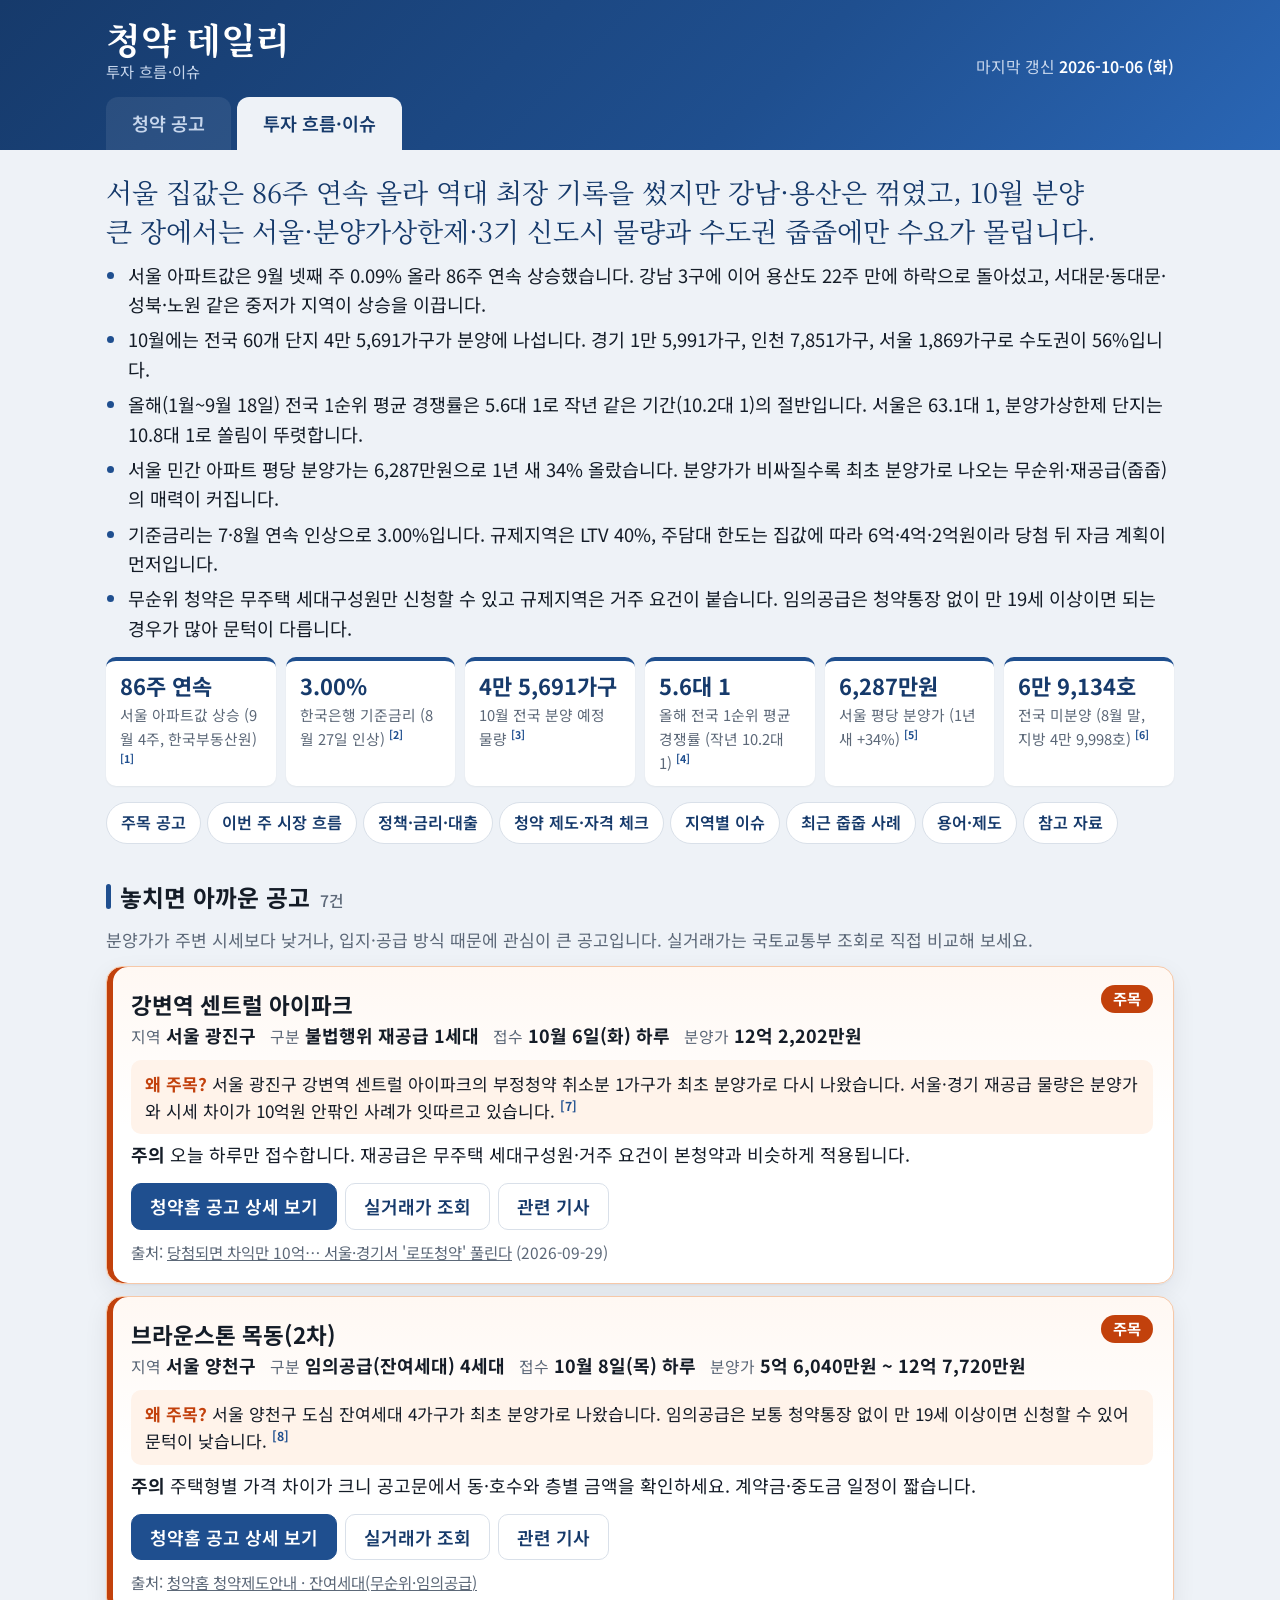
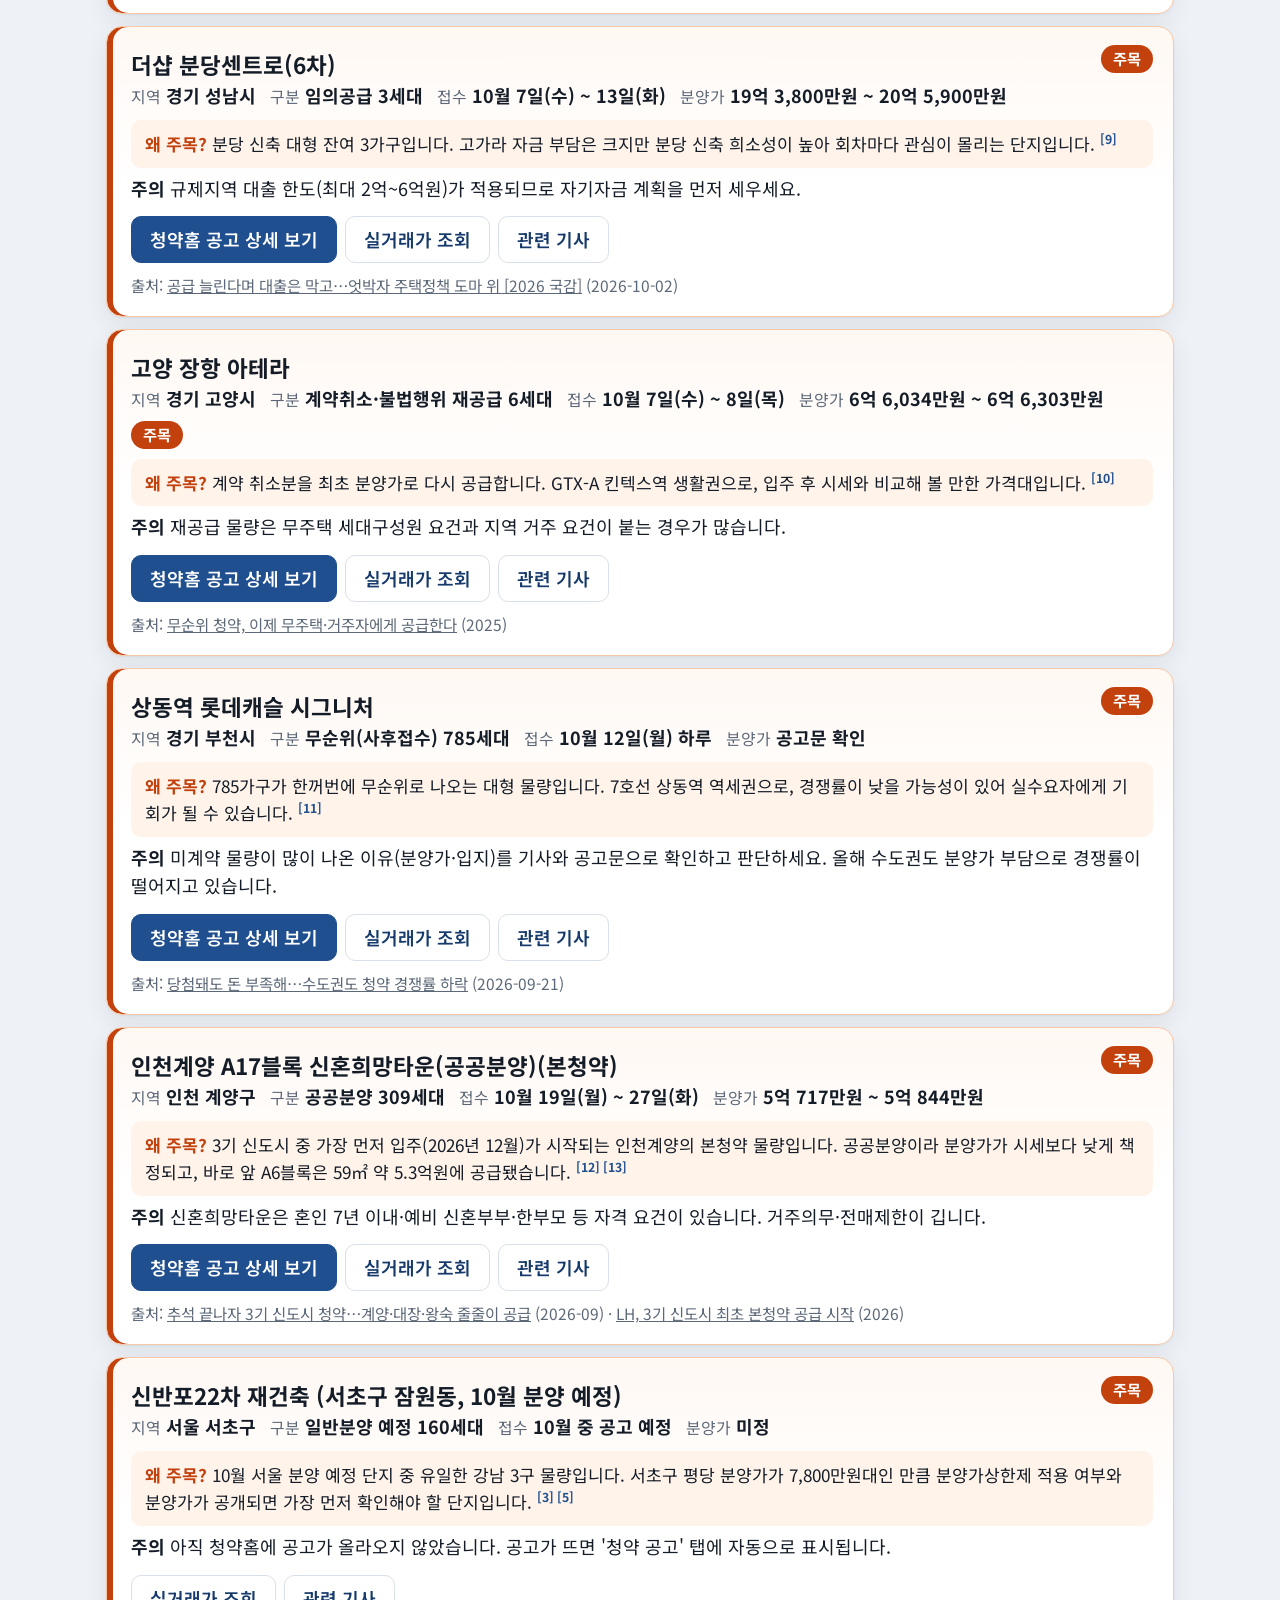
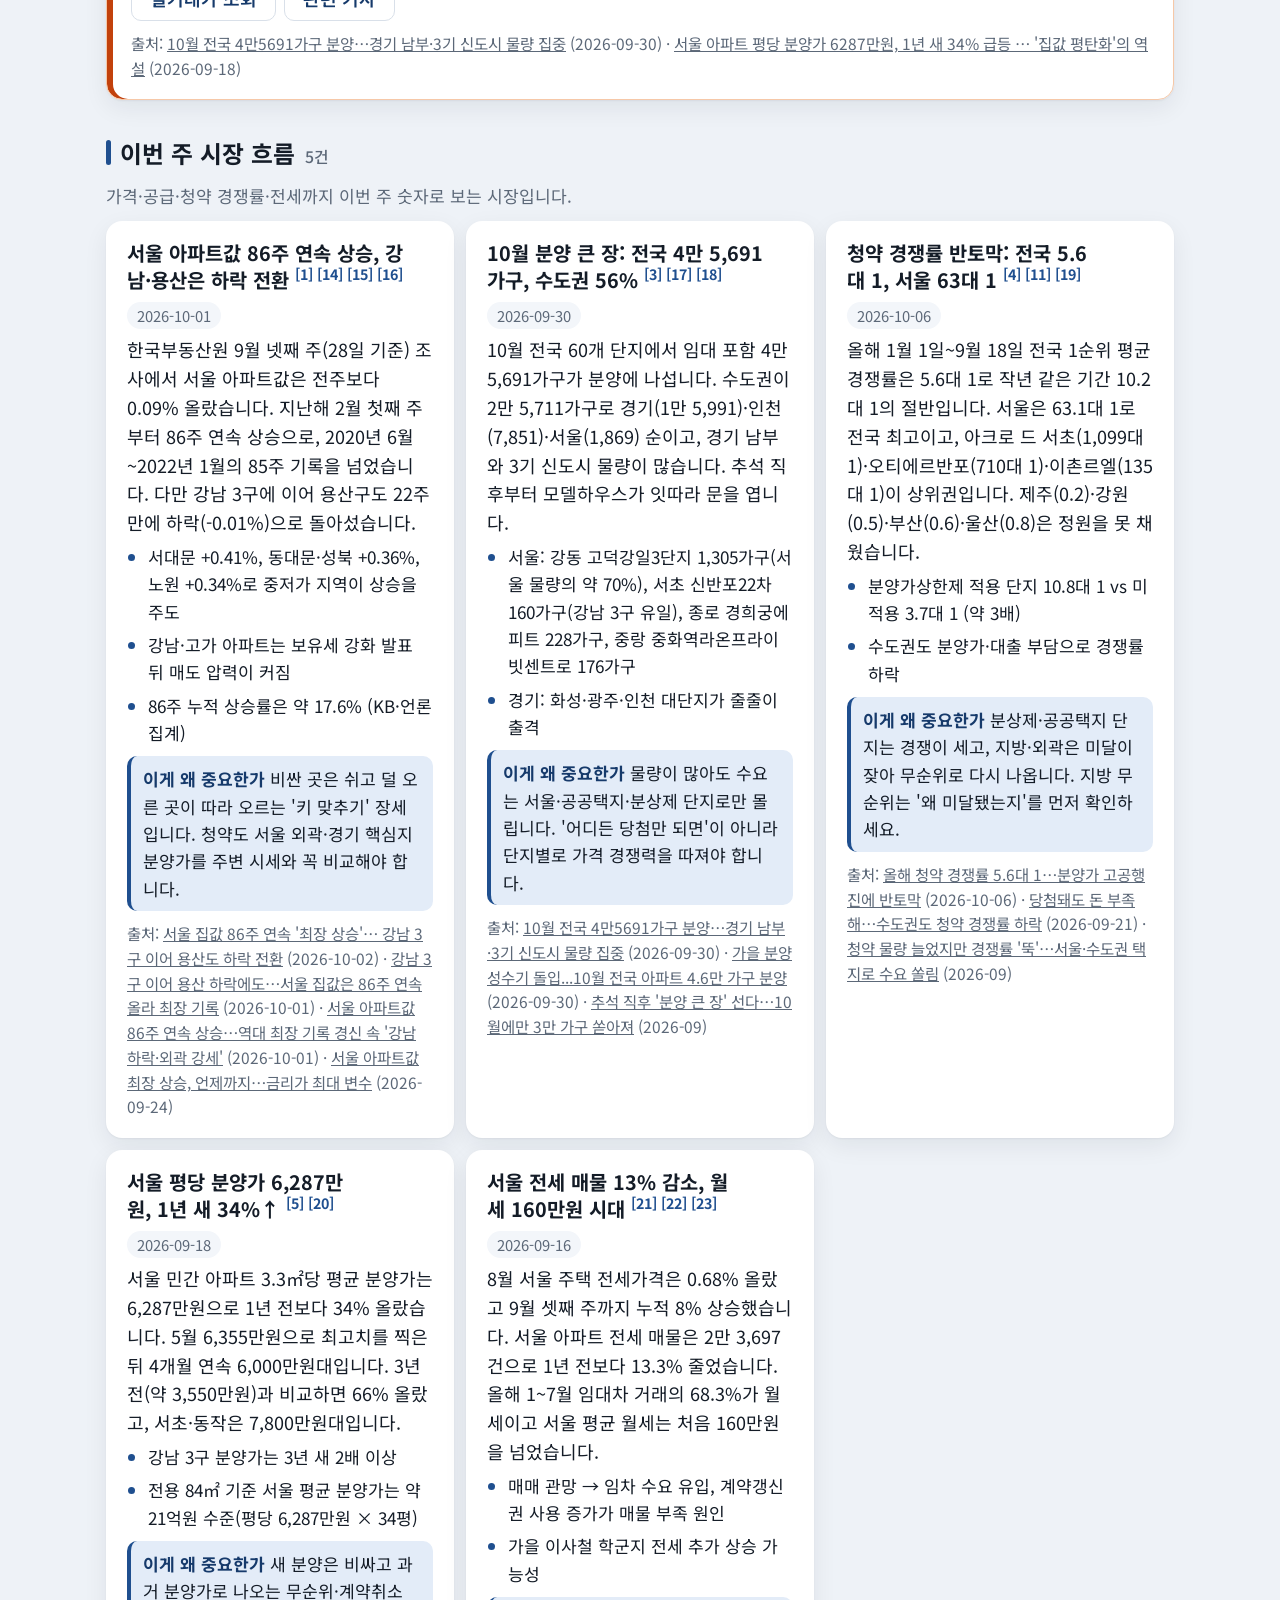
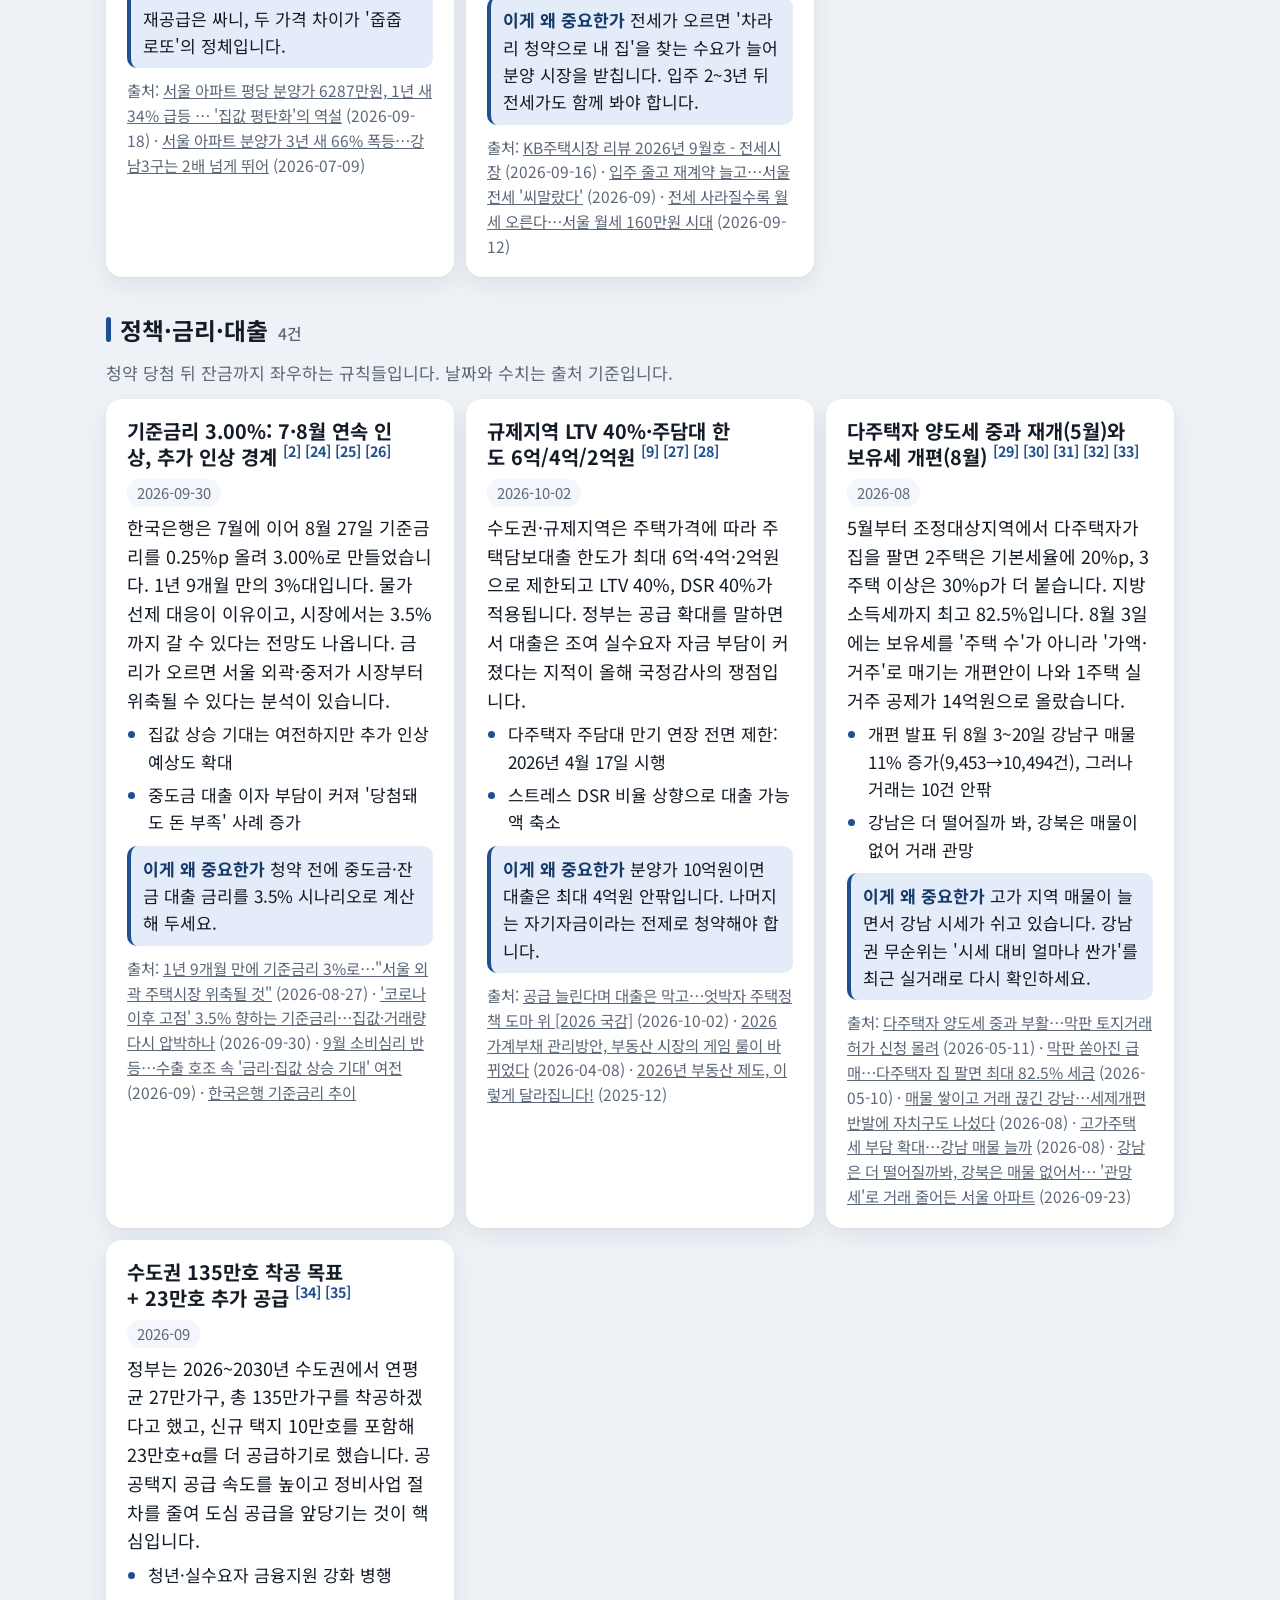
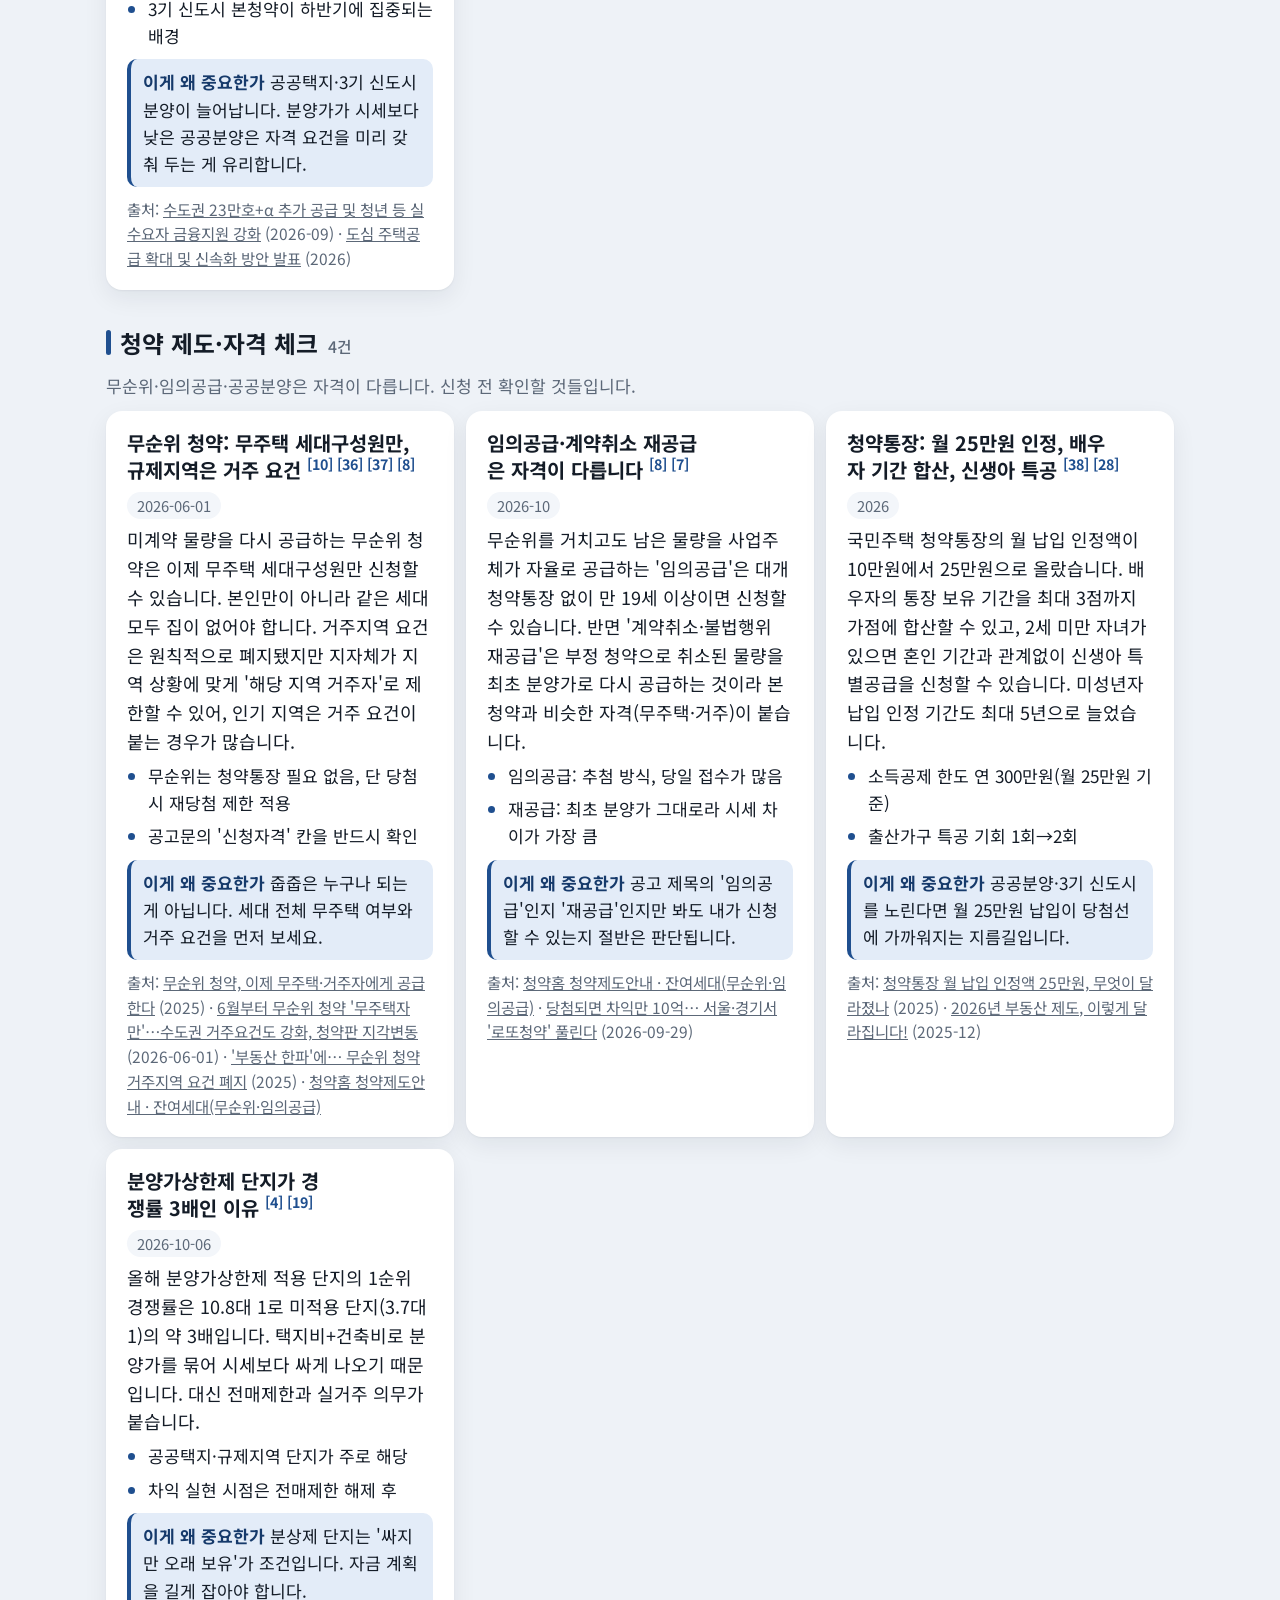
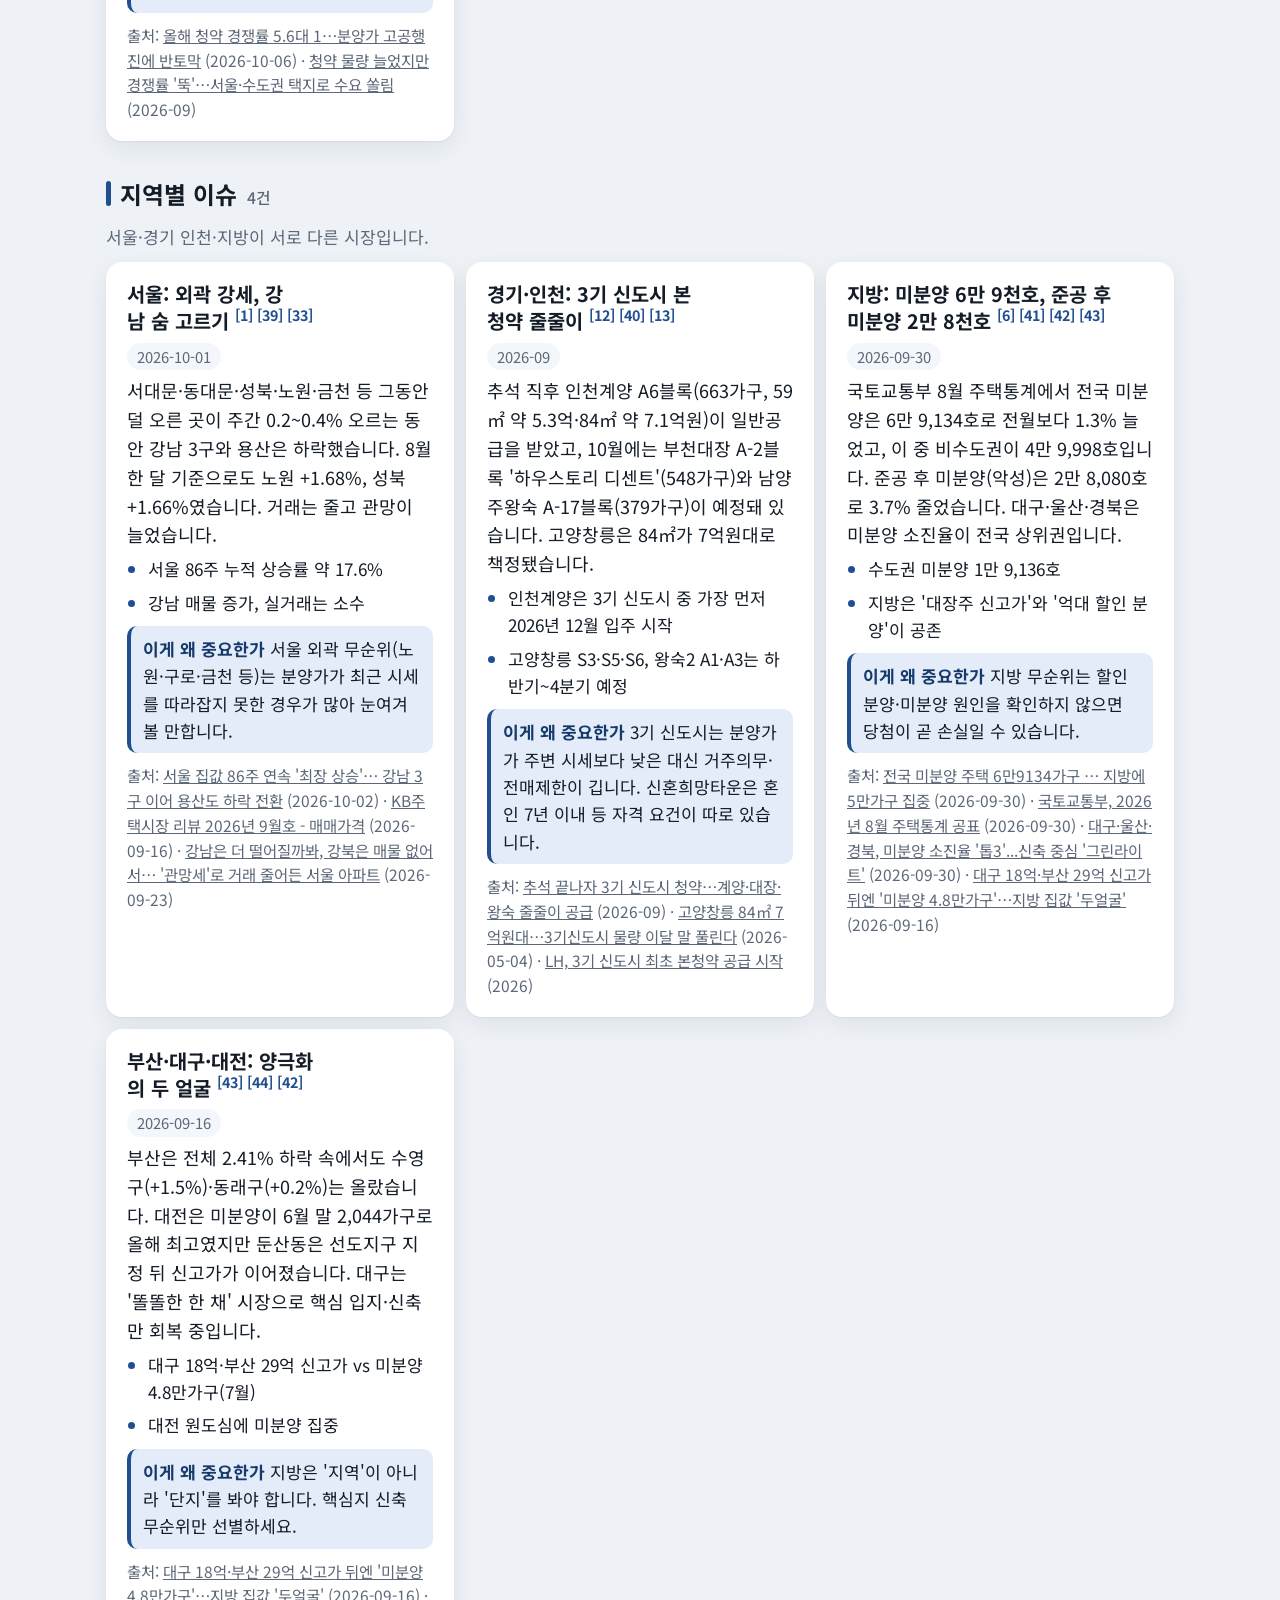
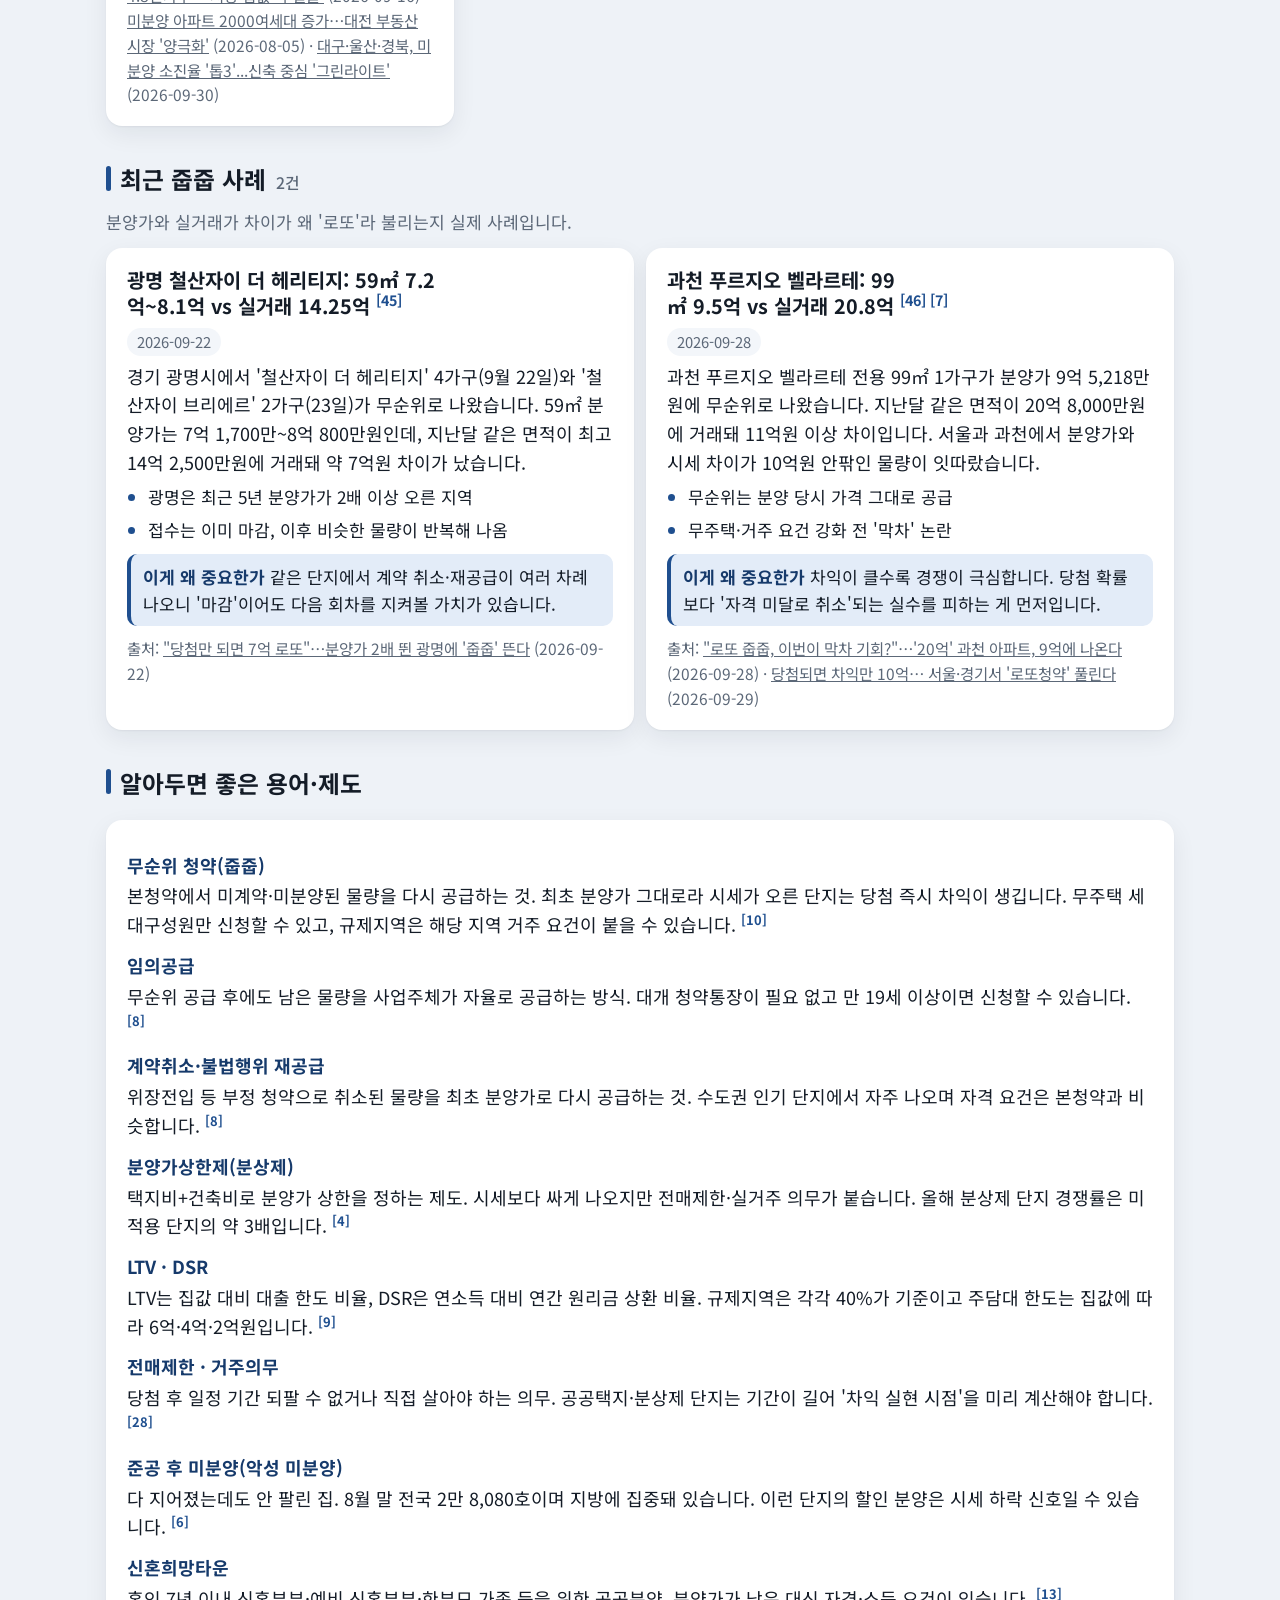
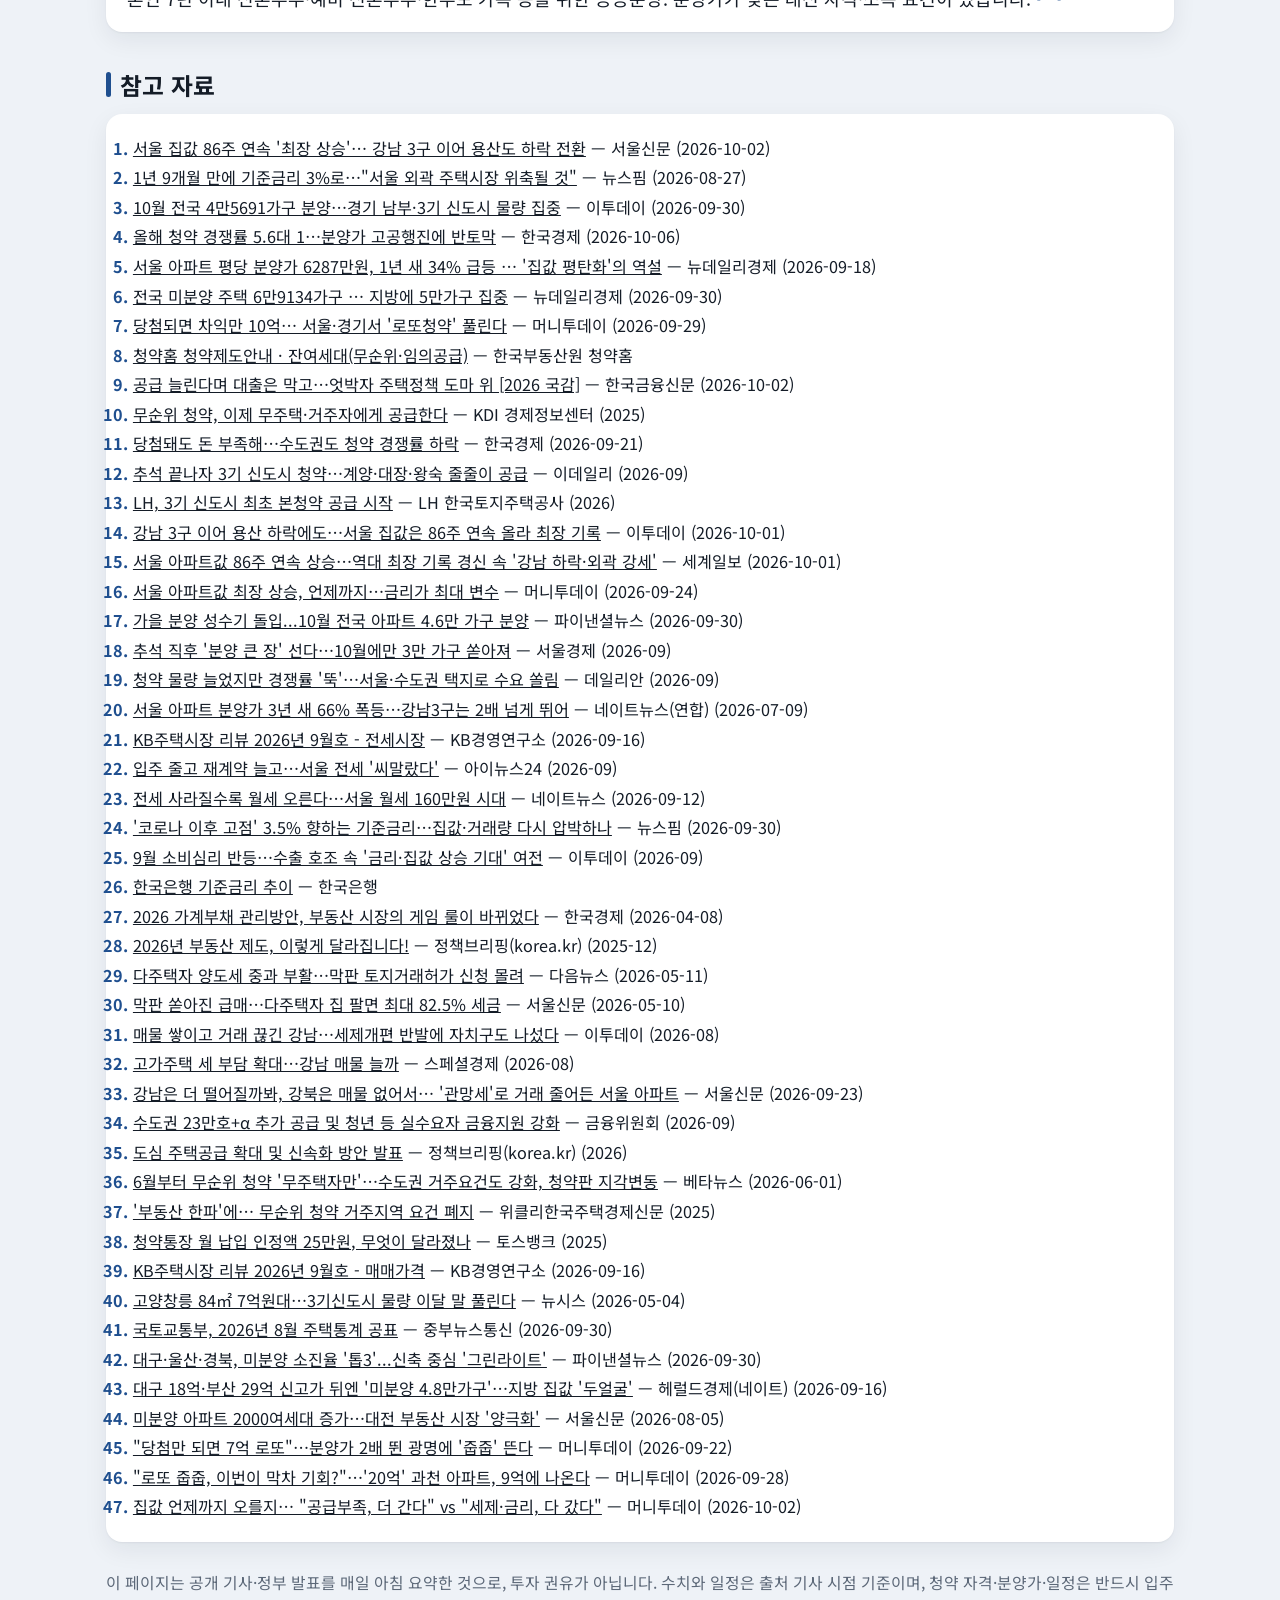
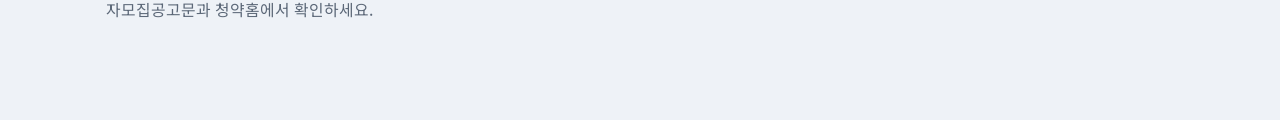
==== trends.html @ 7ec86964 "UI 새 단장: 남색 머리글·카드 디자인, 지역 체크박스·KPI 겹침 수정, 모바일 도구막대 줄바꿈, 파비콘 Co-Authored-By: Claude Fable 5.1 <norep" ====
<!doctype html>
<html lang="ko">
<head>
<meta charset="utf-8">
<meta name="viewport" content="width=device-width, initial-scale=1, viewport-fit=cover">
<meta name="theme-color" content="#1f4f8f">
<link rel="icon" href="data:image/svg+xml,%3Csvg xmlns=%27http://www.w3.org/2000/svg%27 viewBox=%270 0 64 64%27%3E%3Crect width=%2764%27 height=%2764%27 rx=%2714%27 fill=%27%231f4f8f%27/%3E%3Cpath d=%27M14 34 L32 18 L50 34 V50 H38 V40 H26 V50 H14 Z%27 fill=%27%23fff%27/%3E%3C/svg%3E">
<title>청약 데일리 · 투자 흐름</title>
<meta name="description" content="부동산 투자 흐름, 정책·금리 이슈, 놓치면 아까운 청약 공고를 출처와 함께 정리">
<link rel="preconnect" href="https://fonts.googleapis.com">
<link rel="stylesheet" href="https://fonts.googleapis.com/css2?family=Noto+Sans+KR:wght@400;600;700&family=Noto+Serif+KR:wght@700&display=swap">
<link rel="stylesheet" href="assets/style.css">
</head>
<body>
<header class="masthead">
  <div class="wrap">
    <div class="brand">
      <h1>청약 데일리<small>투자 흐름·이슈</small></h1>
      <div class="updated" id="updated">불러오는 중…</div>
    </div>
    <nav class="tabs">
      <a href="index.html">청약 공고</a>
      <a class="on" href="trends.html" aria-current="page">투자 흐름·이슈</a>
    </nav>
  </div>
</header>

<main class="wrap">
  <p class="headline" id="headline"></p>
  <ul class="summary" id="summary"></ul>
  <div class="kpi" id="kpi"></div>
  <nav class="toc" id="toc" aria-label="목차"></nav>

  <h2 id="sec-picks">놓치면 아까운 공고 <span class="count" id="picks-count"></span></h2>
  <p class="lead">분양가가 주변 시세보다 낮거나, 입지·공급 방식 때문에 관심이 큰 공고입니다. 실거래가는 국토교통부 조회로 직접 비교해 보세요.</p>
  <div id="picks" class="cards"></div>

  <div id="sections"></div>

  <h2 id="sec-glossary">알아두면 좋은 용어·제도</h2>
  <dl class="glossary card" id="glossary"></dl>

  <h2 id="sec-refs">참고 자료</h2>
  <ol class="refs card" id="refs"></ol>

  <p class="note">이 페이지는 공개 기사·정부 발표를 매일 아침 요약한 것으로, 투자 권유가 아닙니다. 수치와 일정은 출처 기사 시점 기준이며, 청약 자격·분양가·일정은 반드시 입주자모집공고문과 청약홈에서 확인하세요.</p>
</main>
<button class="totop" id="totop" type="button" aria-label="맨 위로">↑ 맨 위로</button>

<script src="assets/common.js"></script>
<script>
/* 참고 자료 번호표: 같은 URL은 같은 번호 */
const REFS = []; const REF_IDX = new Map();
function refNo(src) {
  if (!src || !src.url) return null;
  if (!REF_IDX.has(src.url)) { REFS.push(src); REF_IDX.set(src.url, REFS.length); }
  return REF_IDX.get(src.url);
}
function refMarks(list) {
  const nos = (list || []).map(refNo).filter(Boolean);
  return nos.length ? `<sup class="ref">${nos.map(n => `<a href="#ref-${n}" title="참고 자료 ${n}">[${n}]</a>`).join(" ")}</sup>` : "";
}
function srcLine(list) {
  const l = (list || []).filter(s => s && s.url);
  if (!l.length) return "";
  return `<div class="src">출처: ${l.map(s => `<a href="${esc(s.url)}" target="_blank" rel="noopener">${esc(s.title || s.url)}</a>${s.date ? ` (${esc(s.date)})` : ""}`).join(" · ")}</div>`;
}
function sourcesOf(i) { return i.sources && i.sources.length ? i.sources : (i.source ? [i.source] : []); }

function pickCard(p) {
  const rows = [
    p.region ? `<span><span class="k">지역</span> <b>${esc(p.region)}</b></span>` : "",
    p.kind ? `<span><span class="k">구분</span> <b>${esc(p.kind)}</b></span>` : "",
    p.when ? `<span><span class="k">접수</span> <b>${esc(p.when)}</b></span>` : "",
    p.price ? `<span><span class="k">분양가</span> <b>${esc(p.price)}</b></span>` : "",
    p.market ? `<span><span class="k">주변 시세</span> <b>${esc(p.market)}</b></span>` : "",
  ].filter(Boolean).join("");
  const srcs = sourcesOf(p).concat(p.source_url && !sourcesOf(p).some(s => s.url === p.source_url) ? [{ title: "관련 기사", url: p.source_url }] : []);
  return `<article class="card hot">
    <div class="card-top"><div style="min-width:0"><h3>${esc(p.name)}</h3><div class="pick-row">${rows}</div></div><span class="pill hot">주목</span></div>
    <div class="why"><b>왜 주목?</b> ${esc(p.why)} ${refMarks(srcs)}</div>
    ${p.caution ? `<p><b>주의</b> ${esc(p.caution)}</p>` : ""}
    <div class="actions">
      ${p.link ? `<a class="btn primary" href="${esc(p.link)}" target="_blank" rel="noopener">${esc(p.link_label || "청약홈 공고 보기")}</a>` : ""}
      <a class="btn" href="https://rt.molit.go.kr" target="_blank" rel="noopener">실거래가 조회</a>
      ${srcs[0] ? `<a class="btn" href="${esc(srcs[0].url)}" target="_blank" rel="noopener">관련 기사</a>` : ""}
    </div>
    ${srcLine(srcs)}
  </article>`;
}
function itemCard(i) {
  const srcs = sourcesOf(i);
  const facts = (i.facts || []).length ? `<ul class="summary" style="font-size:.95rem;margin-top:6px">${i.facts.map(f => `<li>${esc(f)}</li>`).join("")}</ul>` : "";
  return `<article class="card">
    <div class="card-top"><h3 style="font-size:1.1rem;margin:0">${esc(i.title)} ${refMarks(srcs)}</h3>${i.date ? `<span class="date">${esc(i.date)}</span>` : ""}</div>
    <p>${esc(i.body)}</p>
    ${facts}
    ${i.takeaway ? `<div class="takeaway"><b>이게 왜 중요한가</b> ${esc(i.takeaway)}</div>` : ""}
    ${srcLine(srcs)}
  </article>`;
}
(async () => {
  try {
    const t = await loadJSON("data/trends.json");
    document.getElementById("updated").innerHTML = `마지막 갱신 <b>${esc(t.updated_at)}</b>`;
    document.getElementById("headline").textContent = t.headline || "";
    document.getElementById("summary").innerHTML = (t.summary || []).map(s => `<li>${esc(s)}</li>`).join("");
    document.getElementById("kpi").innerHTML = (t.kpis || []).map(k => `<div><div class="v">${esc(k.value)}</div><div class="k">${esc(k.label)}${k.source ? " " : ""}${refMarks(k.source ? [k.source] : [])}</div></div>`).join("");
    const picks = t.picks || [];
    document.getElementById("picks-count").textContent = picks.length + "건";
    document.getElementById("picks").innerHTML = picks.length ? picks.map(pickCard).join("") : `<div class="empty">오늘은 특별히 꼽을 공고가 없습니다.</div>`;
    const secs = t.sections || [];
    document.getElementById("sections").innerHTML = secs.map((s, n) => `<h2 id="sec-${n}">${esc(s.title)} <span class="count">${(s.items || []).length}건</span></h2>${s.lead ? `<p class="lead">${esc(s.lead)}</p>` : ""}<div class="grid-2">${(s.items || []).map(itemCard).join("")}</div>`).join("");
    document.getElementById("glossary").innerHTML = (t.glossary || []).map(g => `<dt>${esc(g.term)}</dt><dd>${esc(g.desc)}${g.source ? " " + refMarks([g.source]) : ""}</dd>`).join("");
    (t.sources || []).forEach(refNo);
    document.getElementById("refs").innerHTML = REFS.map((s, i) => `<li id="ref-${i + 1}"><a href="${esc(s.url)}" target="_blank" rel="noopener">${esc(s.title || s.url)}</a>${s.publisher ? ` — ${esc(s.publisher)}` : ""}${s.date ? ` (${esc(s.date)})` : ""}</li>`).join("");
    document.getElementById("toc").innerHTML = [`<a href="#sec-picks">주목 공고</a>`].concat(secs.map((s, n) => `<a href="#sec-${n}">${esc(s.title)}</a>`), [`<a href="#sec-glossary">용어·제도</a>`, `<a href="#sec-refs">참고 자료</a>`]).join("");
    const tt = document.getElementById("totop");
    window.addEventListener("scroll", () => tt.classList.toggle("show", window.scrollY > 600), { passive: true });
    tt.addEventListener("click", () => window.scrollTo({ top: 0 }));
  } catch (e) {
    document.getElementById("updated").textContent = "데이터를 불러오지 못했습니다";
    document.getElementById("sections").innerHTML = `<div class="empty">트렌드 데이터(data/trends.json)를 읽지 못했습니다. 잠시 후 다시 열어 주세요.</div>`;
  }
})();
</script>
</body>
</html>
---- assets/style.css ----
/* 청약 데일리 — 큰 글자·높은 대비·단순한 구조. 남색 띠 머리글 + 흰 카드, 주목 공고는 주황 */
:root {
  --bg: #eef2f7; --surface: #ffffff; --surface-2: #f3f6fa; --surface-3: #e6ecf4;
  --ink: #141c27; --muted: #5c6878; --line: #d9e0e9;
  --accent: #1f4f8f; --accent-deep: #163a6b; --accent-ink: #ffffff; --accent-soft: #e3ecf8;
  --band: linear-gradient(135deg, #163a6b 0%, #1f4f8f 60%, #2a66b5 100%); --band-ink: #ffffff; --band-muted: #c7d6ec;
  --hot: #c2410c; --hot-bg: #fff3ea; --hot-line: #f6c8a8; --hot-soft: #fff8f3;
  --good: #15803d; --good-bg: #e4f5ea;
  --warn: #8a5a00; --warn-bg: #fff6d9;
  --font-body: "Noto Sans KR", "Apple SD Gothic Neo", "Malgun Gothic", sans-serif;
  --font-display: "Noto Serif KR", "Nanum Myeongjo", serif;
  --radius: 16px; --radius-s: 10px;
  --shadow: 0 1px 2px rgba(20,28,39,.05), 0 8px 24px rgba(20,28,39,.07);
  --shadow-sm: 0 1px 2px rgba(20,28,39,.06);
}
@media (prefers-color-scheme: dark) {
  :root:not([data-theme="light"]) {
    --bg: #0e1420; --surface: #161e2b; --surface-2: #1c2634; --surface-3: #243040;
    --ink: #e8edf4; --muted: #9eabbb; --line: #2b3646;
    --accent: #7fb3f0; --accent-deep: #5f98dc; --accent-ink: #0e1420; --accent-soft: #1d2f47;
    --band: linear-gradient(135deg, #0f1b2e 0%, #15294a 60%, #1b3a66 100%); --band-ink: #f2f6fb; --band-muted: #9db4d6;
    --hot: #ff9c6b; --hot-bg: #3a2416; --hot-line: #6b3d22; --hot-soft: #241a14;
    --good: #6fd59a; --good-bg: #16301f;
    --warn: #f1c75b; --warn-bg: #3a3012;
    --shadow: 0 1px 2px rgba(0,0,0,.4), 0 8px 24px rgba(0,0,0,.35);
    --shadow-sm: 0 1px 2px rgba(0,0,0,.4);
    color-scheme: dark;
  }
}
:root[data-theme="dark"] {
  --bg: #0e1420; --surface: #161e2b; --surface-2: #1c2634; --surface-3: #243040;
  --ink: #e8edf4; --muted: #9eabbb; --line: #2b3646;
  --accent: #7fb3f0; --accent-deep: #5f98dc; --accent-ink: #0e1420; --accent-soft: #1d2f47;
  --band: linear-gradient(135deg, #0f1b2e 0%, #15294a 60%, #1b3a66 100%); --band-ink: #f2f6fb; --band-muted: #9db4d6;
  --hot: #ff9c6b; --hot-bg: #3a2416; --hot-line: #6b3d22; --hot-soft: #241a14;
  --good: #6fd59a; --good-bg: #16301f;
  --warn: #f1c75b; --warn-bg: #3a3012;
  --shadow: 0 1px 2px rgba(0,0,0,.4), 0 8px 24px rgba(0,0,0,.35);
  --shadow-sm: 0 1px 2px rgba(0,0,0,.4);
  color-scheme: dark;
}
* { box-sizing: border-box; }
[hidden] { display: none !important; }
html { font-size: 112.5%; scroll-behavior: smooth; }
@media (prefers-reduced-motion: reduce) { html { scroll-behavior: auto; } * { transition: none !important; } }
body { margin: 0; background: var(--bg); color: var(--ink); font-family: var(--font-body); line-height: 1.6; -webkit-text-size-adjust: 100%; overflow-x: hidden; }
a { color: var(--accent); }
button { font: inherit; color: inherit; }
.wrap { max-width: 1100px; margin: 0 auto; padding-inline: 16px; padding-block: 0 80px; }
.sr { position: absolute; width: 1px; height: 1px; overflow: hidden; clip: rect(0 0 0 0); }

/* ── 머리글(남색 띠) ── */
.masthead { background: var(--band); color: var(--band-ink); }
.masthead .wrap { padding-block: 18px 0; }
.brand { display: flex; align-items: flex-end; justify-content: space-between; gap: 8px 16px; flex-wrap: wrap; }
.brand h1 { font-family: var(--font-display); font-size: 2rem; margin: 0; letter-spacing: -0.01em; line-height: 1.15; color: var(--band-ink); }
.brand h1 small { display: block; font-family: var(--font-body); font-size: .85rem; color: var(--band-muted); font-weight: 400; margin-top: 4px; letter-spacing: .02em; }
.updated { color: var(--band-muted); font-size: .88rem; padding-bottom: 2px; }
.updated b { color: var(--band-ink); font-weight: 600; }
nav.tabs { display: flex; gap: 6px; margin-top: 16px; }
nav.tabs a { flex: 1 1 0; text-align: center; text-decoration: none; padding: 12px 16px; border-radius: 12px 12px 0 0; color: var(--band-muted); font-weight: 600; font-size: 1.02rem; background: rgba(255,255,255,.08); }
nav.tabs a.on { color: var(--accent-deep); background: var(--bg); }
@media (min-width: 600px) { nav.tabs a { flex: 0 0 auto; padding: 12px 26px; } }

h2 { font-size: 1.32rem; margin: 34px 0 10px; display: flex; align-items: baseline; gap: 10px; flex-wrap: wrap; text-wrap: balance; position: relative; padding-left: 14px; }
h2::before { content: ""; position: absolute; left: 0; top: .25em; width: 5px; height: 1.05em; border-radius: 3px; background: var(--accent); }
h2 .count { font-size: .88rem; color: var(--muted); font-weight: 500; }
.lead { color: var(--muted); margin: 0 0 12px; font-size: .95rem; }

/* ── 요약 숫자 ── */
.stats { display: grid; grid-template-columns: repeat(3, 1fr); gap: 10px; margin-top: 18px; }
.stat { background: var(--surface); border-radius: var(--radius); padding: 14px 16px; min-width: 0; box-shadow: var(--shadow-sm); border-top: 4px solid var(--accent); }
.stat .n { font-size: 1.9rem; font-weight: 700; font-variant-numeric: tabular-nums; line-height: 1.1; color: var(--accent); }
.stat .l { color: var(--muted); font-size: .85rem; margin-top: 4px; }
.stat.good { border-top-color: var(--good); } .stat.good .n { color: var(--good); }
.stat.hot { border-top-color: var(--hot); } .stat.hot .n { color: var(--hot); }

/* ── 도구 막대: 필터·묶기·보기 ── */
.toolbar { margin-top: 14px; background: var(--surface); border-radius: var(--radius); padding: 12px 14px; box-shadow: var(--shadow-sm); }
@media (min-width: 700px) { .toolbar { position: sticky; top: 8px; z-index: 5; } }
.row { display: flex; gap: 8px; align-items: center; flex-wrap: wrap; }
.row + .row { margin-top: 10px; padding-top: 10px; border-top: 1px dashed var(--line); }
.seg-label { color: var(--muted); font-size: .85rem; white-space: nowrap; flex: 0 0 auto; }
.chip { flex: 0 0 auto; border: 1.5px solid var(--line); background: var(--surface); color: var(--ink); border-radius: 999px; padding: 7px 15px; cursor: pointer; min-height: 42px; white-space: nowrap; transition: background .12s, border-color .12s; }
.chip:hover { border-color: var(--accent); }
.chip.on { background: var(--accent); color: var(--accent-ink); border-color: var(--accent); }
.chip.small { min-height: 36px; padding: 4px 13px; font-size: .92rem; }
.toolbar input[type="search"] { font: inherit; min-height: 42px; border: 1.5px solid var(--line); border-radius: 999px; padding: 6px 16px; background: var(--surface-2); color: var(--ink); flex: 1 1 180px; min-width: 150px; }
.toolbar input[type="search"]:focus { outline: none; border-color: var(--accent); background: var(--surface); }

/* 지역 체크박스 패널 */
.region-panel { margin-top: 10px; padding: 12px 14px; background: var(--surface-2); border: 1px solid var(--line); border-radius: 12px; }
.region-head { display: flex; justify-content: space-between; align-items: center; gap: 8px; flex-wrap: wrap; margin-bottom: 8px; }
.region-head span { display: flex; gap: 6px; flex-wrap: wrap; }
.region-grid { display: grid; grid-template-columns: repeat(auto-fill, minmax(112px, 1fr)); gap: 4px 8px; }
.rbox { display: flex; align-items: center; gap: 8px; min-height: 44px; padding: 4px 8px; border-radius: 8px; cursor: pointer; user-select: none; }
.rbox:hover { background: var(--surface-3); }
.rbox input[type="checkbox"] { flex: 0 0 22px; width: 22px; height: 22px; min-width: 0; margin: 0; accent-color: var(--accent); }
.rbox .cnt { color: var(--muted); font-size: .82rem; margin-left: auto; font-variant-numeric: tabular-nums; }

/* ── 묶음 ── */
details.group { margin-top: 16px; }
details.group > summary { cursor: pointer; list-style: none; display: flex; align-items: center; gap: 10px; font-size: 1.12rem; font-weight: 700; padding: 10px 14px; background: var(--surface); border-radius: var(--radius-s); box-shadow: var(--shadow-sm); border-left: 5px solid var(--accent); }
details.group > summary::-webkit-details-marker { display: none; }
details.group > summary::after { content: "접기"; margin-left: auto; color: var(--muted); font-size: .85rem; font-weight: 500; }
details.group:not([open]) > summary::after { content: "펼치기"; }
details.group > summary .count { font-weight: 500; color: var(--muted); font-size: .9rem; }
details.group > .cards { margin-top: 10px; }

/* ── 카드 목록 보기 방식 ── */
.cards { display: grid; grid-template-columns: 1fr; gap: 12px; }
.cards.view-grid { grid-template-columns: repeat(3, minmax(0, 1fr)); }
@media (max-width: 900px) { .cards.view-grid { grid-template-columns: repeat(2, minmax(0, 1fr)); } }
@media (max-width: 560px) { .cards.view-grid { grid-template-columns: 1fr; } }
.cards.view-compact { gap: 6px; }

.card { background: var(--surface); border-radius: var(--radius); padding: 18px 20px; box-shadow: var(--shadow); min-width: 0; border: 1px solid transparent; }
.card.hot { background: linear-gradient(180deg, var(--hot-soft), var(--surface) 160px); border-color: var(--hot-line); box-shadow: var(--shadow), inset 6px 0 0 var(--hot); padding-left: 24px; }
.card.closed { opacity: .7; box-shadow: var(--shadow-sm); }
.card-top { display: flex; justify-content: space-between; gap: 8px 12px; align-items: flex-start; flex-wrap: wrap; }
.card h3 { margin: 4px 0 2px; font-size: 1.25rem; line-height: 1.35; text-wrap: balance; overflow-wrap: anywhere; }
.meta { color: var(--muted); font-size: .92rem; display: flex; flex-wrap: wrap; gap: 2px 12px; min-width: 0; overflow-wrap: anywhere; }
.meta b { color: var(--ink); font-weight: 600; }
.pill { display: inline-block; border-radius: 999px; padding: 4px 12px; font-size: .85rem; font-weight: 700; white-space: nowrap; line-height: 1.3; }
.pill.open { background: var(--good-bg); color: var(--good); }
.pill.upcoming { background: var(--accent-soft); color: var(--accent-deep); }
.pill.closed { background: var(--surface-3); color: var(--muted); }
.pill.hot { background: var(--hot); color: #fff; }
.pills { display: flex; gap: 6px; flex-wrap: wrap; }
.tags { display: flex; flex-wrap: wrap; gap: 6px; margin-top: 10px; }
.tag { font-size: .82rem; background: var(--surface-2); color: var(--muted); border-radius: 6px; padding: 2px 9px; }
.tag.hot { background: var(--hot-bg); color: var(--hot); font-weight: 600; }
.dates { display: grid; grid-template-columns: repeat(auto-fit, minmax(150px, 1fr)); gap: 8px 14px; margin: 12px 0 6px; padding: 10px 14px; background: var(--surface-2); border-radius: var(--radius-s); font-size: .95rem; }
.dates div span { display: block; color: var(--muted); font-size: .82rem; }
.dates div b { font-variant-numeric: tabular-nums; font-weight: 600; }
.price { font-size: 1.05rem; margin-top: 10px; }
.price b { font-weight: 700; font-variant-numeric: tabular-nums; color: var(--accent-deep); }
.price .muted { color: var(--muted); font-size: .85rem; white-space: nowrap; }
.why { margin: 10px 0 0; padding: 10px 14px; background: var(--hot-bg); border-radius: var(--radius-s); color: var(--ink); font-size: .95rem; }
.why b { color: var(--hot); }
.actions { display: flex; flex-wrap: wrap; gap: 8px; margin-top: 14px; }
.btn { display: inline-flex; align-items: center; justify-content: center; gap: 6px; min-height: 46px; padding: 8px 18px; border-radius: var(--radius-s); border: 1.5px solid var(--line); background: var(--surface); color: var(--accent-deep); text-decoration: none; font-weight: 600; cursor: pointer; flex: 1 1 auto; text-align: center; transition: background .12s; }
.btn:hover { background: var(--surface-2); }
.btn.primary { background: var(--accent); color: var(--accent-ink); border-color: var(--accent); }
.btn.primary:hover { background: var(--accent-deep); }
.btn:focus-visible, .chip:focus-visible, a:focus-visible, summary:focus-visible, .oneline:focus-visible { outline: 3px solid var(--hot); outline-offset: 2px; }
@media (min-width: 700px) { .btn { flex: 0 0 auto; } }
.detail { display: none; margin-top: 14px; border-top: 1px dashed var(--line); padding-top: 12px; }
.card.expanded .detail { display: block; }
.tbl-wrap { overflow-x: auto; border-radius: 8px; }
table.units { border-collapse: collapse; width: 100%; font-size: .92rem; font-variant-numeric: tabular-nums; }
table.units th, table.units td { border-bottom: 1px solid var(--line); padding: 7px 10px; text-align: right; white-space: nowrap; }
table.units th:first-child, table.units td:first-child { text-align: left; }
table.units th { color: var(--muted); font-weight: 600; background: var(--surface-2); }
.sched { margin: 8px 0 0; padding: 0; list-style: none; display: grid; grid-template-columns: repeat(auto-fit, minmax(200px, 1fr)); gap: 6px; font-size: .92rem; }
.sched li { background: var(--surface-2); border-radius: 8px; padding: 6px 10px; }
.sched li span { color: var(--muted); margin-right: 8px; }
.phone { font-variant-numeric: tabular-nums; }
.empty { padding: 24px; text-align: center; color: var(--muted); background: var(--surface); border: 1px dashed var(--line); border-radius: var(--radius); }
.toggle-closed { width: 100%; margin-top: 16px; }
.note { font-size: .88rem; color: var(--muted); margin-top: 28px; line-height: 1.7; }
.note a { color: var(--muted); }

/* 3개씩 보기 */
.view-grid .card { padding: 14px 14px; }
.view-grid .card.hot { padding-left: 18px; }
.view-grid .card h3 { font-size: 1.08rem; }
.view-grid .dates { grid-template-columns: 1fr; gap: 4px; padding: 8px 10px; margin: 10px 0 4px; }
.view-grid .dates div:nth-child(3) { display: none; }
.view-grid .actions .btn { min-height: 42px; padding: 6px 10px; font-size: .92rem; flex: 1 1 45%; }
.view-grid .actions .btn.primary { flex: 1 1 100%; }
.view-grid .why { font-size: .9rem; }

/* 간단히 보기 */
.view-compact .card { padding: 10px 14px; box-shadow: var(--shadow-sm); }
.view-compact .card.hot { padding-left: 18px; background: var(--surface); }
.view-compact .card .oneline { display: flex; gap: 6px 14px; flex-wrap: wrap; align-items: center; cursor: pointer; border-radius: 8px; }
.view-compact .card .oneline .nm { font-weight: 700; font-size: 1.05rem; flex: 1 1 240px; min-width: 0; overflow-wrap: anywhere; }
.view-compact .card .oneline .sub { color: var(--muted); font-size: .9rem; }
.view-compact .card .oneline .pr { font-variant-numeric: tabular-nums; font-weight: 600; color: var(--accent-deep); }
.view-compact .card:not(.expanded) .card-top,
.view-compact .card:not(.expanded) .dates,
.view-compact .card:not(.expanded) .price,
.view-compact .card:not(.expanded) .tags,
.view-compact .card:not(.expanded) .why,
.view-compact .card:not(.expanded) .actions { display: none; }
.view-compact .card.expanded .oneline { border-bottom: 1px dashed var(--line); padding-bottom: 8px; margin-bottom: 8px; }
.card .oneline { display: none; }

/* 맨 위로 */
.totop { position: fixed; right: 14px; bottom: calc(14px + env(safe-area-inset-bottom, 0px)); z-index: 6; min-height: 46px; min-width: 46px; border-radius: 999px; border: none; background: var(--accent); color: var(--accent-ink); box-shadow: var(--shadow); padding: 6px 16px; font-weight: 600; cursor: pointer; opacity: 0; pointer-events: none; transition: opacity .2s; }
.totop.show { opacity: .92; pointer-events: auto; }

/* ── 트렌드 페이지 ── */
.headline { font-family: var(--font-display); font-size: 1.5rem; line-height: 1.45; margin: 22px 0 10px; text-wrap: balance; color: var(--accent-deep); }
.summary { margin: 0; padding-left: 1.2em; font-size: 1.02rem; }
.summary li { margin: 6px 0; }
.summary li::marker { color: var(--accent); }
.toc { display: flex; gap: 6px; flex-wrap: wrap; margin-top: 16px; }
.toc a { text-decoration: none; font-size: .9rem; border: 1.5px solid var(--line); background: var(--surface); border-radius: 999px; padding: 7px 14px; color: var(--accent-deep); font-weight: 600; }
.toc a:hover { border-color: var(--accent); }
.grid-2 { display: grid; grid-template-columns: repeat(auto-fit, minmax(300px, 1fr)); gap: 12px; }
.card .src { margin-top: 10px; font-size: .86rem; color: var(--muted); line-height: 1.6; }
.card .src a { color: var(--muted); }
.card .src a:hover { color: var(--accent); }
.card .date { font-size: .82rem; color: var(--muted); white-space: nowrap; background: var(--surface-2); border-radius: 999px; padding: 2px 10px; }
.card p { margin: 6px 0 0; }
.card .takeaway { margin-top: 10px; padding: 9px 12px; background: var(--accent-soft); border-radius: var(--radius-s); font-size: .95rem; border-left: 4px solid var(--accent); }
.card .takeaway b { color: var(--accent-deep); }
.glossary dt { font-weight: 700; margin-top: 12px; color: var(--accent-deep); }
.glossary dd { margin: 2px 0 0; color: var(--ink); }
.pick-row { display: flex; gap: 6px 14px; flex-wrap: wrap; align-items: baseline; }
.pick-row .k { color: var(--muted); font-size: .88rem; }
.refs { margin: 0; padding-left: 1.6em; font-size: .9rem; line-height: 1.7; }
.refs li { margin: 2px 0; overflow-wrap: anywhere; }
.refs li::marker { color: var(--accent); font-weight: 700; }
.refs a { color: var(--ink); }
sup.ref { font-size: .72em; vertical-align: super; line-height: 0; }
sup.ref a { text-decoration: none; color: var(--accent); font-weight: 700; }
.kpi { display: grid; grid-template-columns: repeat(auto-fit, minmax(165px, 1fr)); gap: 10px; margin-top: 14px; }
.kpi > div { background: var(--surface); border-radius: var(--radius-s); padding: 12px 14px; box-shadow: var(--shadow-sm); border-top: 4px solid var(--accent); min-width: 0; }
.kpi .v { font-size: 1.22rem; font-weight: 700; font-variant-numeric: tabular-nums; line-height: 1.2; color: var(--accent-deep); overflow-wrap: anywhere; }
.kpi .k { color: var(--muted); font-size: .82rem; margin-top: 4px; }

@media (max-width: 600px) {
  html { font-size: 105%; }
  .masthead .wrap { padding-block: 14px 0; }
  .brand h1 { font-size: 1.6rem; }
  .stats { gap: 6px; }
  .stat { padding: 10px 10px; }
  .stat .n { font-size: 1.45rem; }
  .card { padding: 14px 14px; }
  .card.hot { padding-left: 18px; }
  .card h3 { font-size: 1.12rem; }
  .dates { grid-template-columns: 1fr 1fr; }
  .dates div:nth-child(3) { display: none; }
  .actions .btn { flex: 1 1 46%; padding: 8px 10px; }
  h2 { font-size: 1.18rem; margin-top: 26px; }
  .headline { font-size: 1.25rem; }
  .region-grid { grid-template-columns: repeat(2, 1fr); }
  .totop { padding: 6px 12px; font-size: .9rem; min-height: 42px; }
}
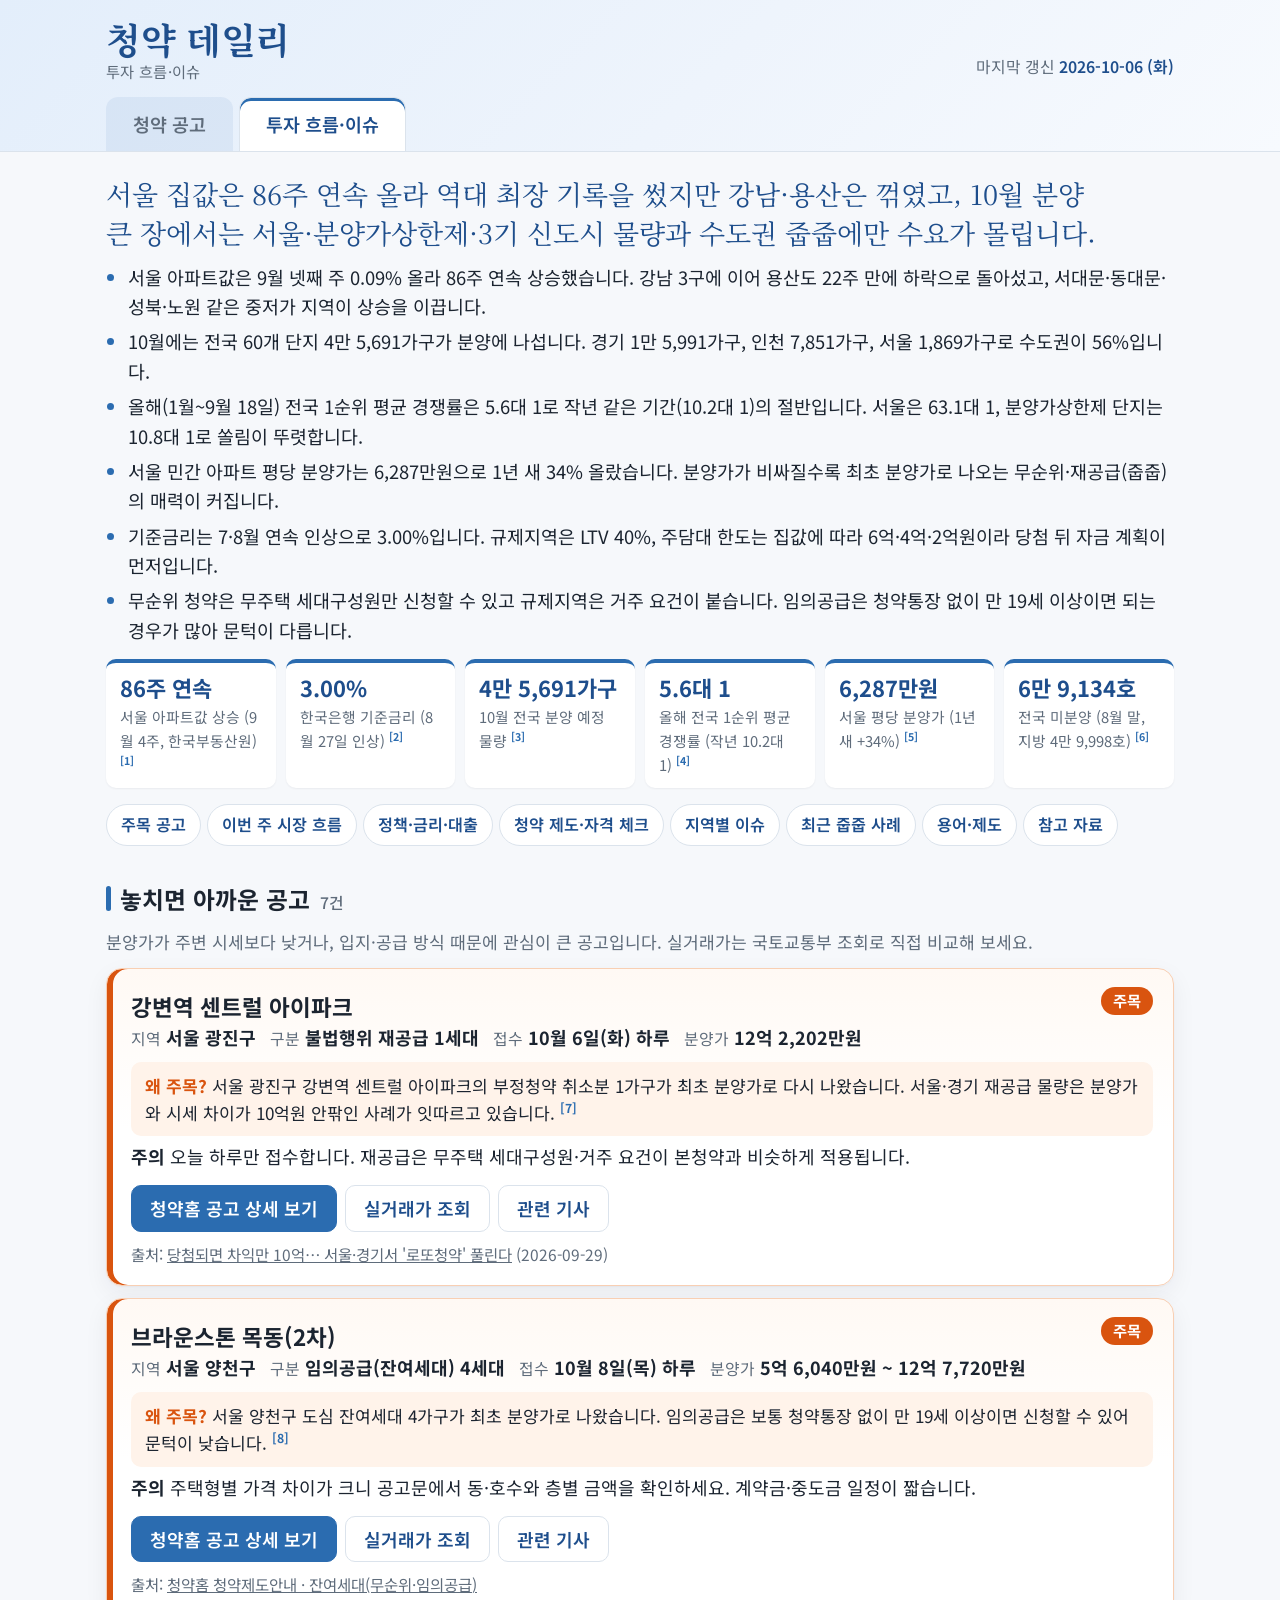
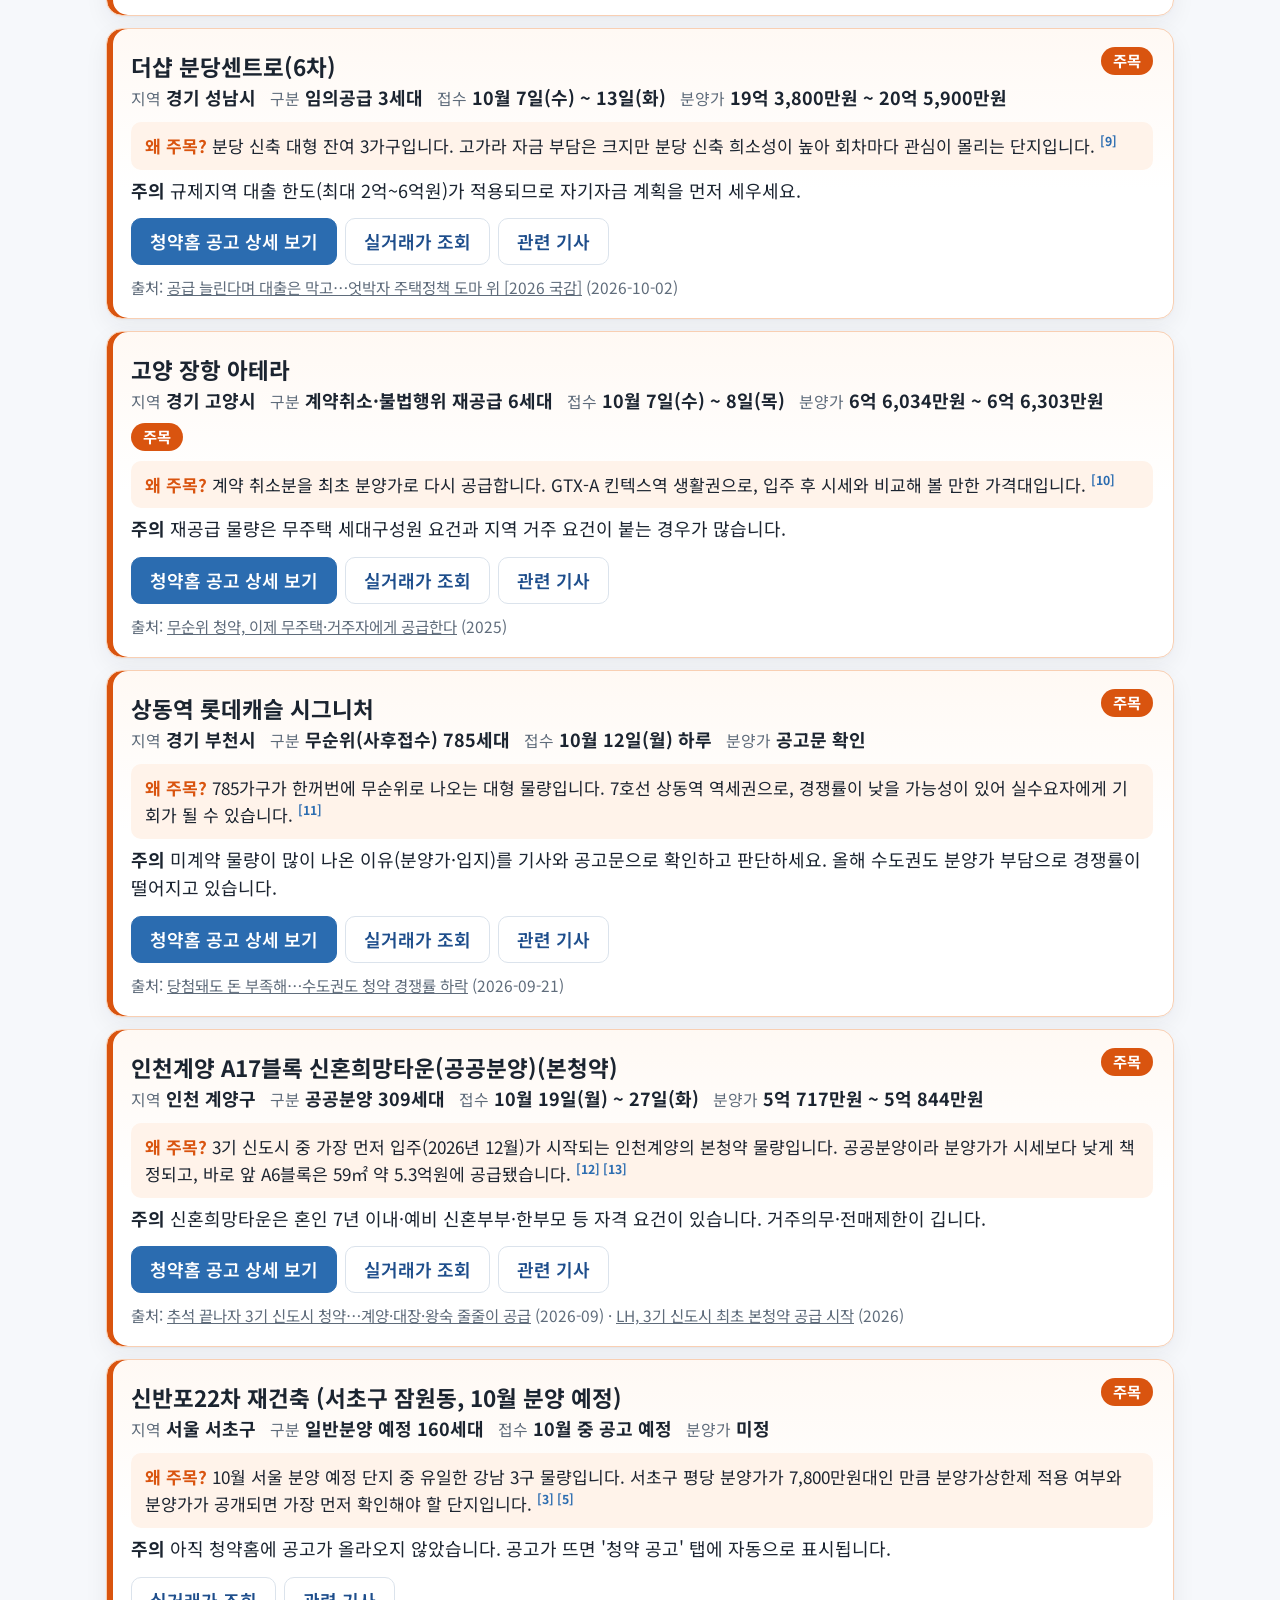
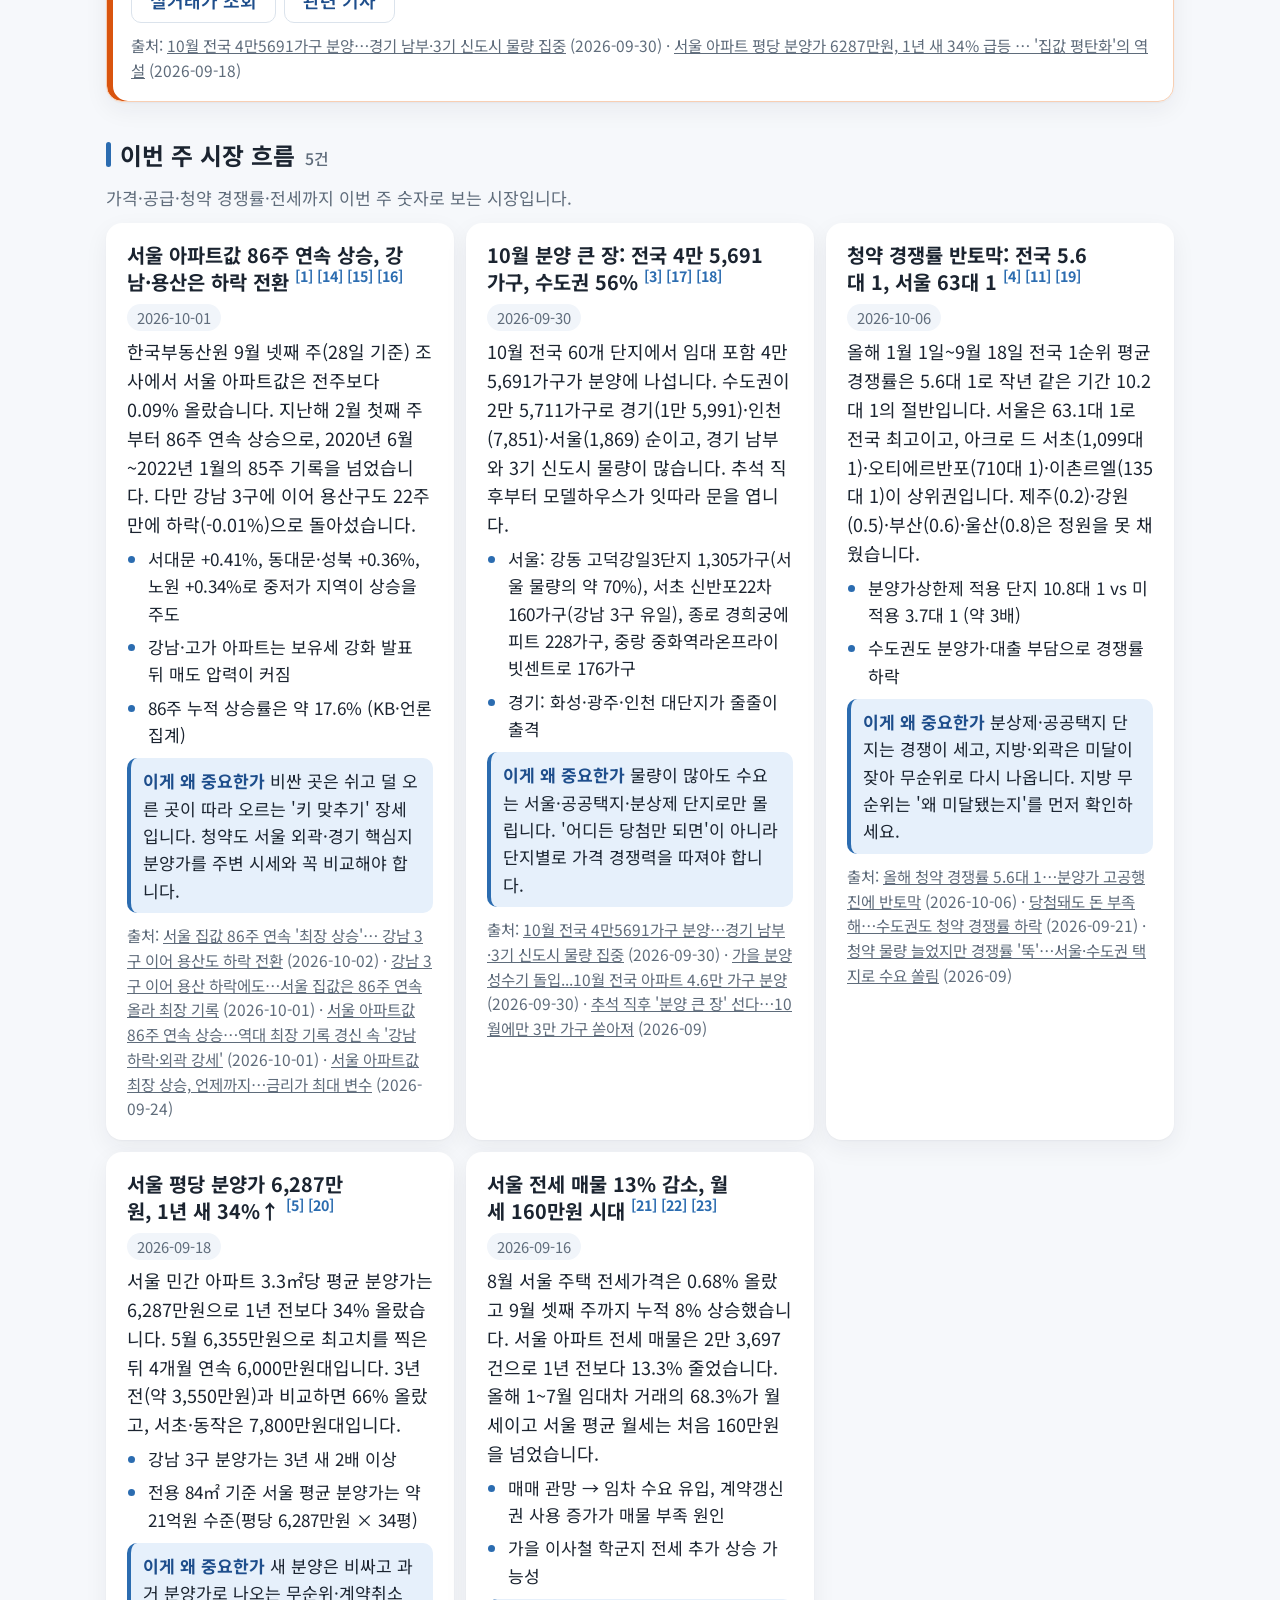
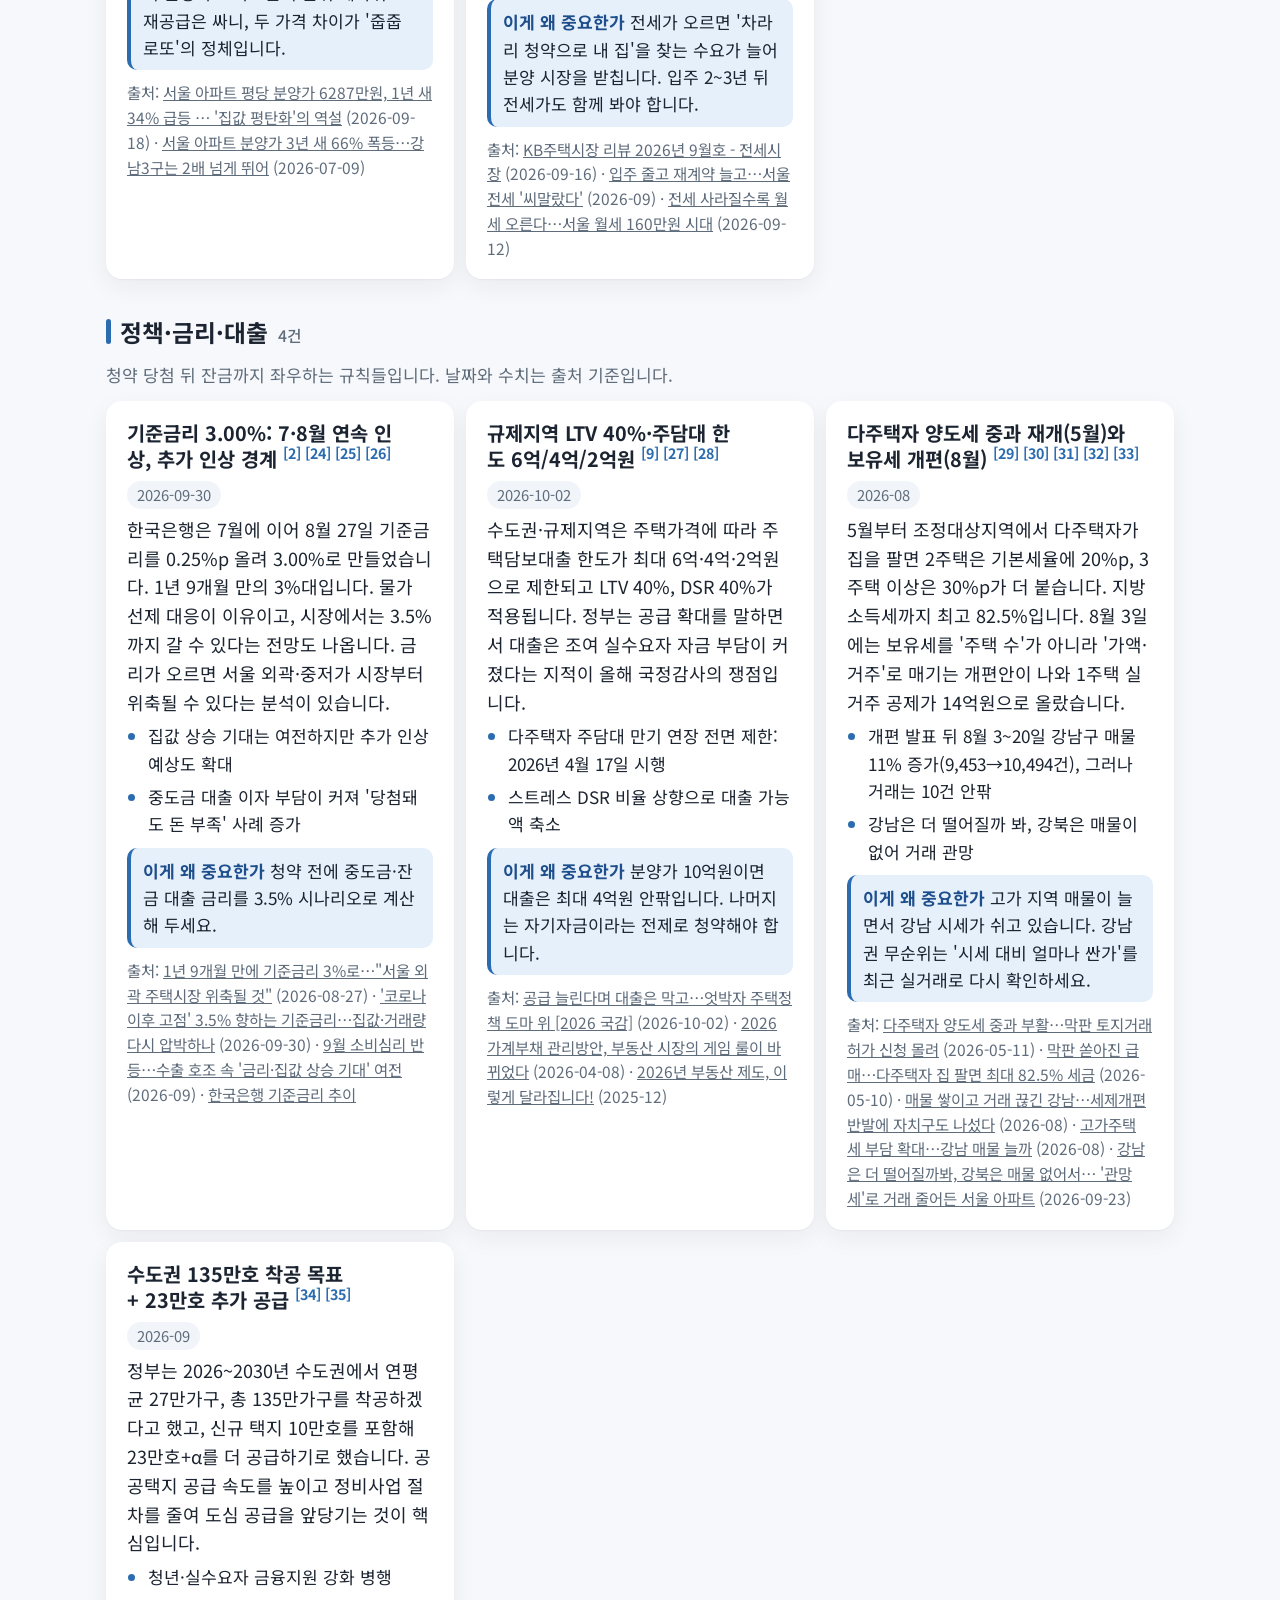
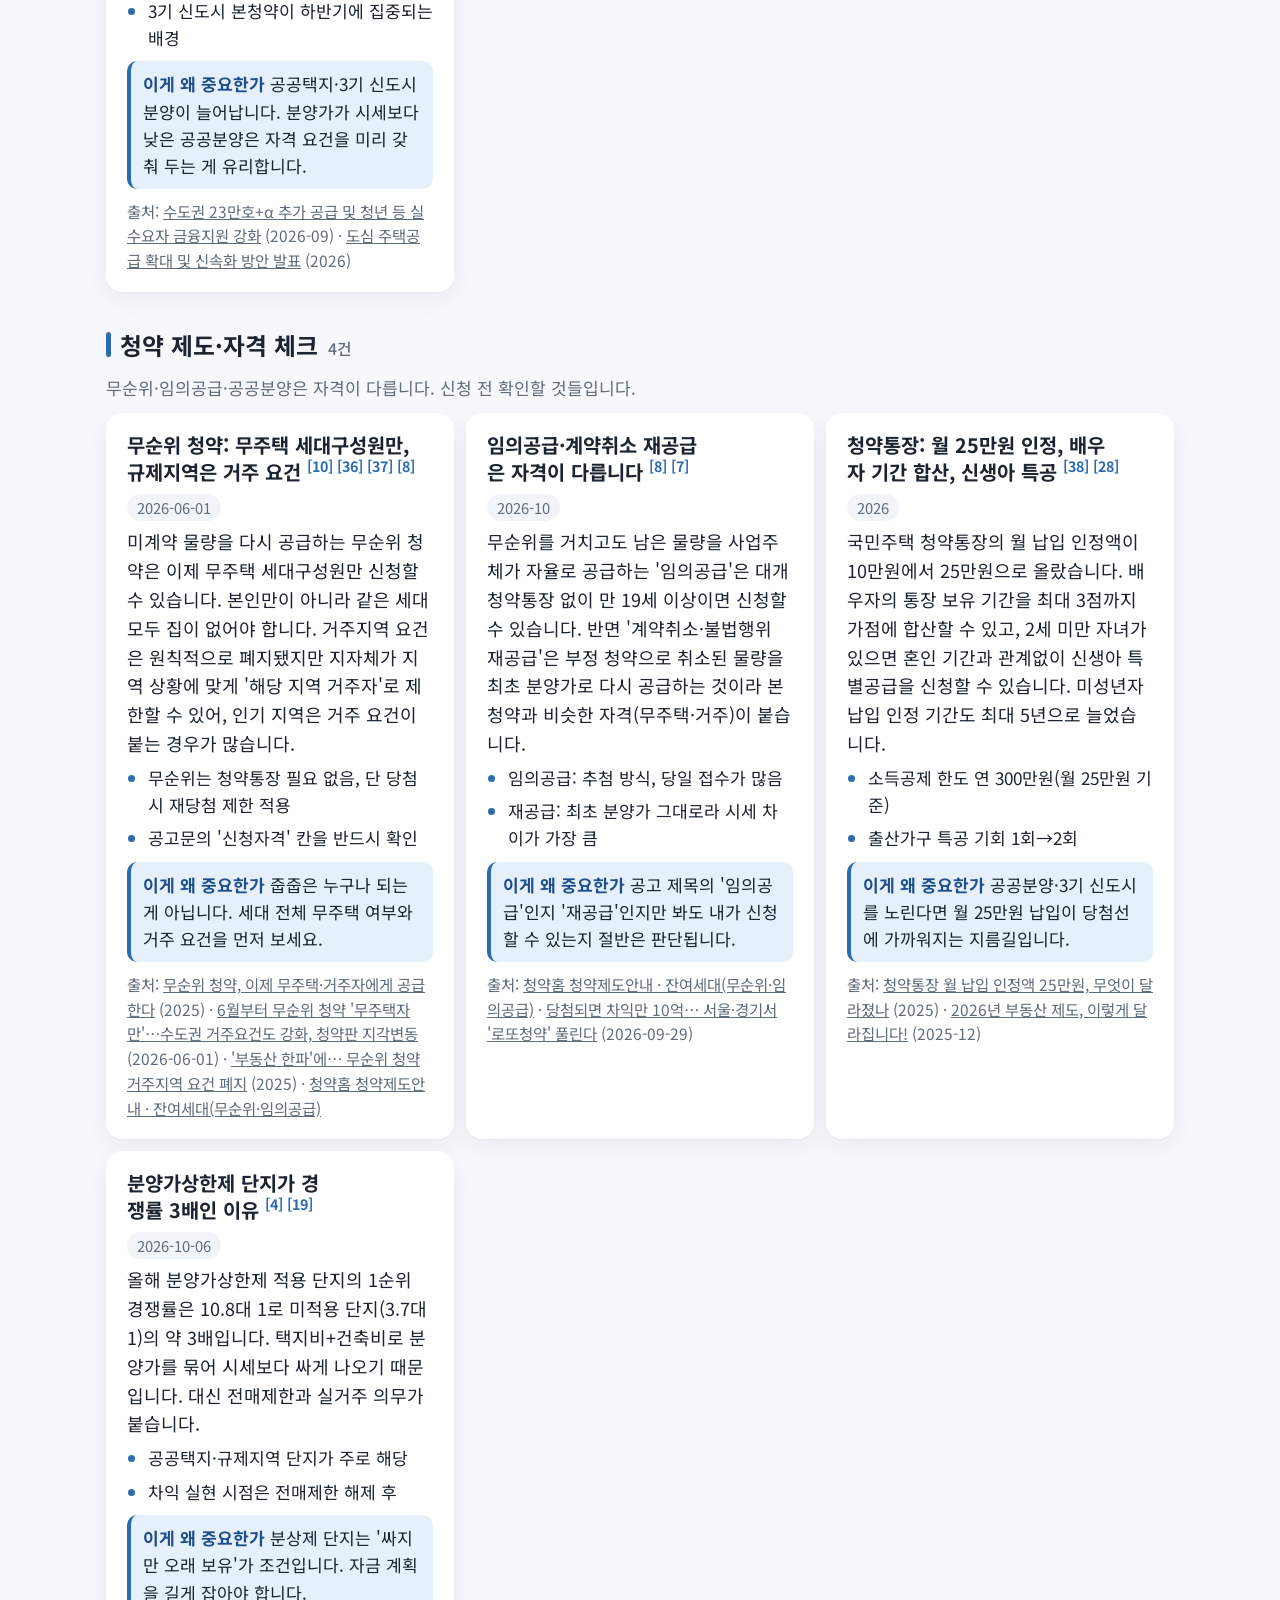
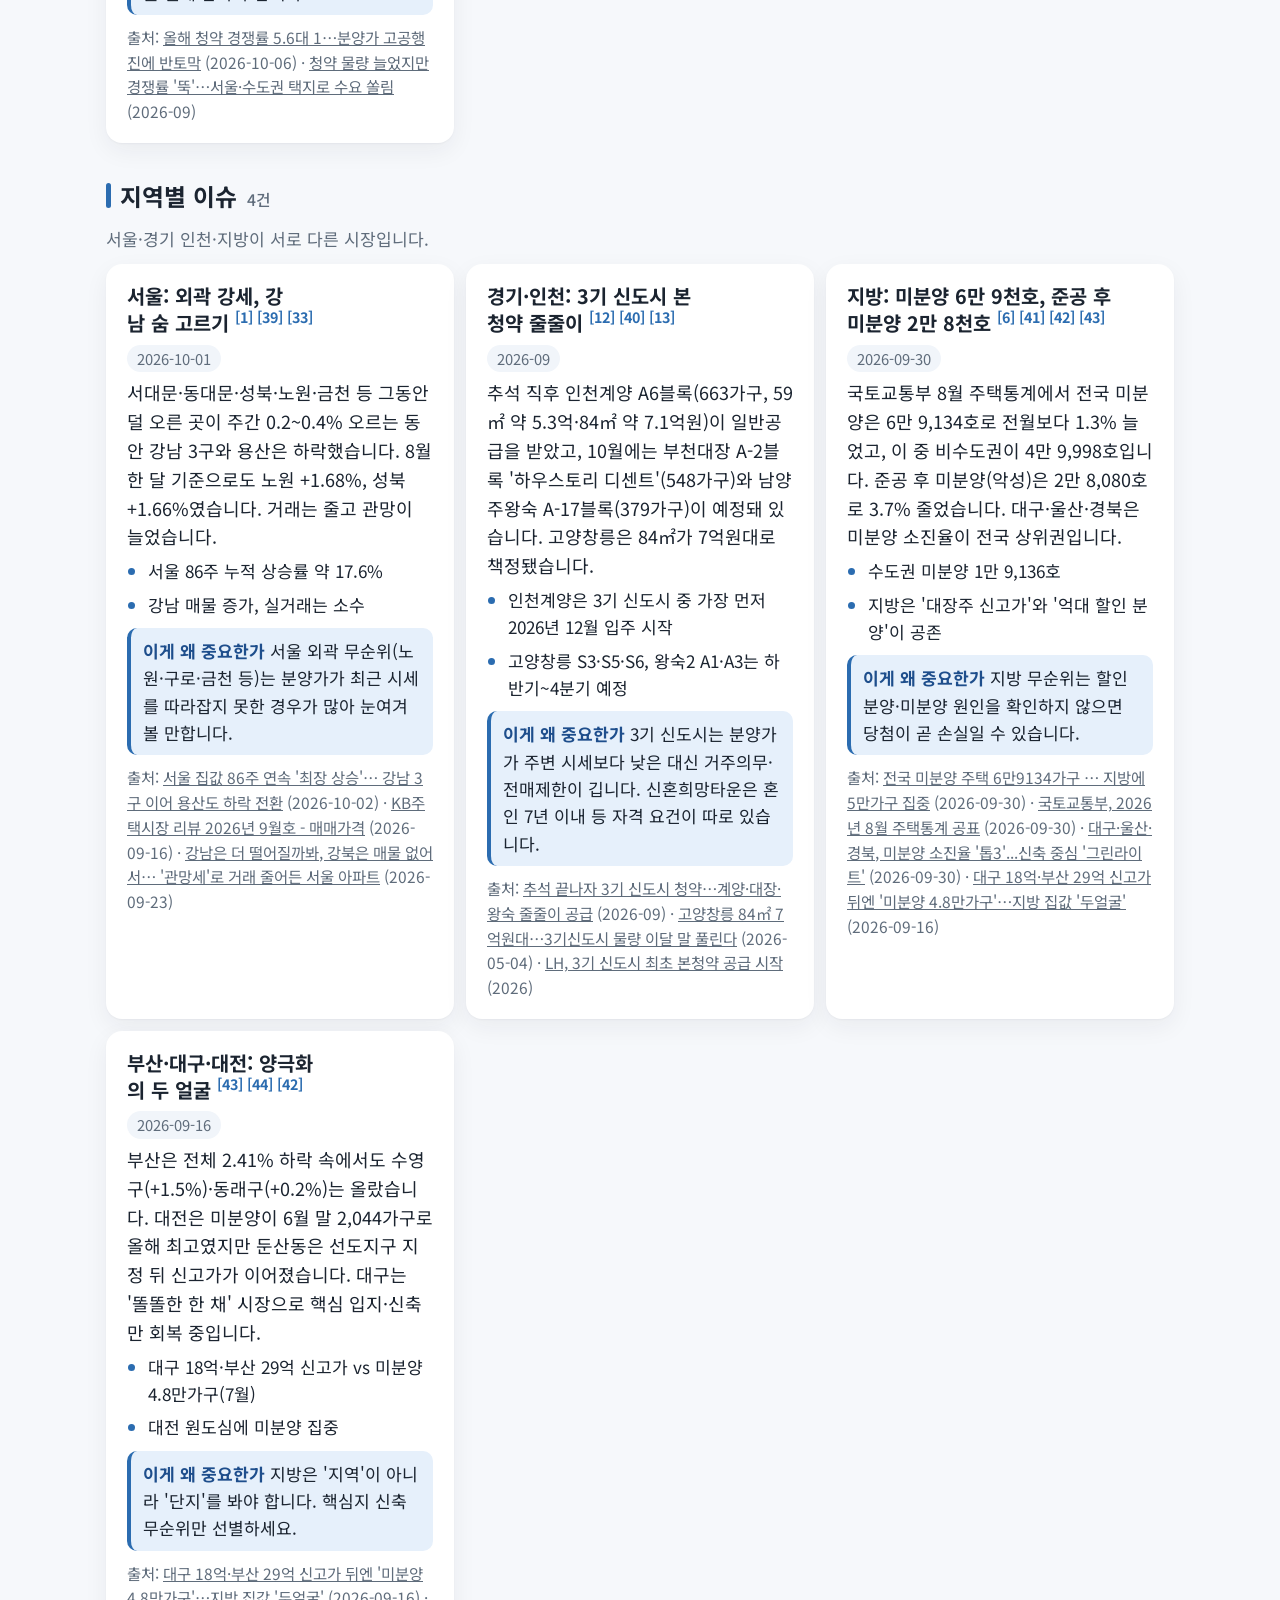
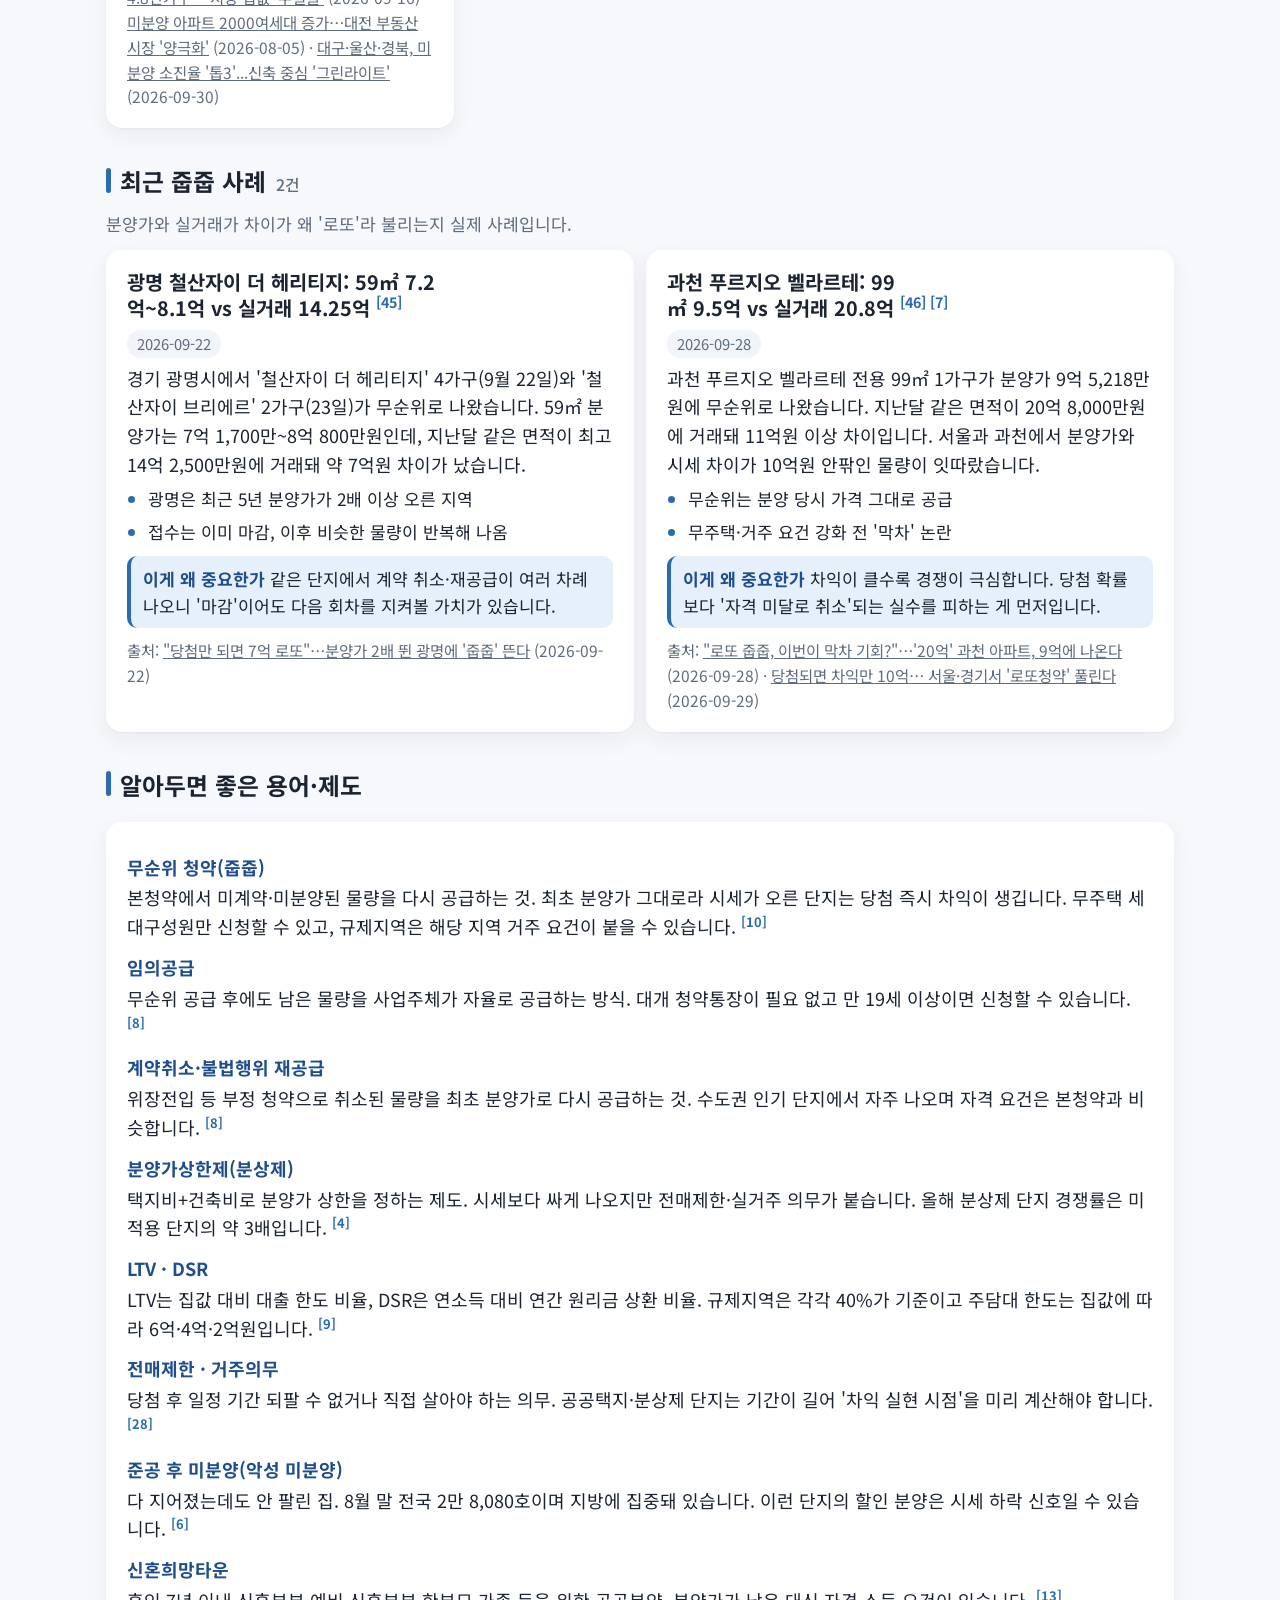
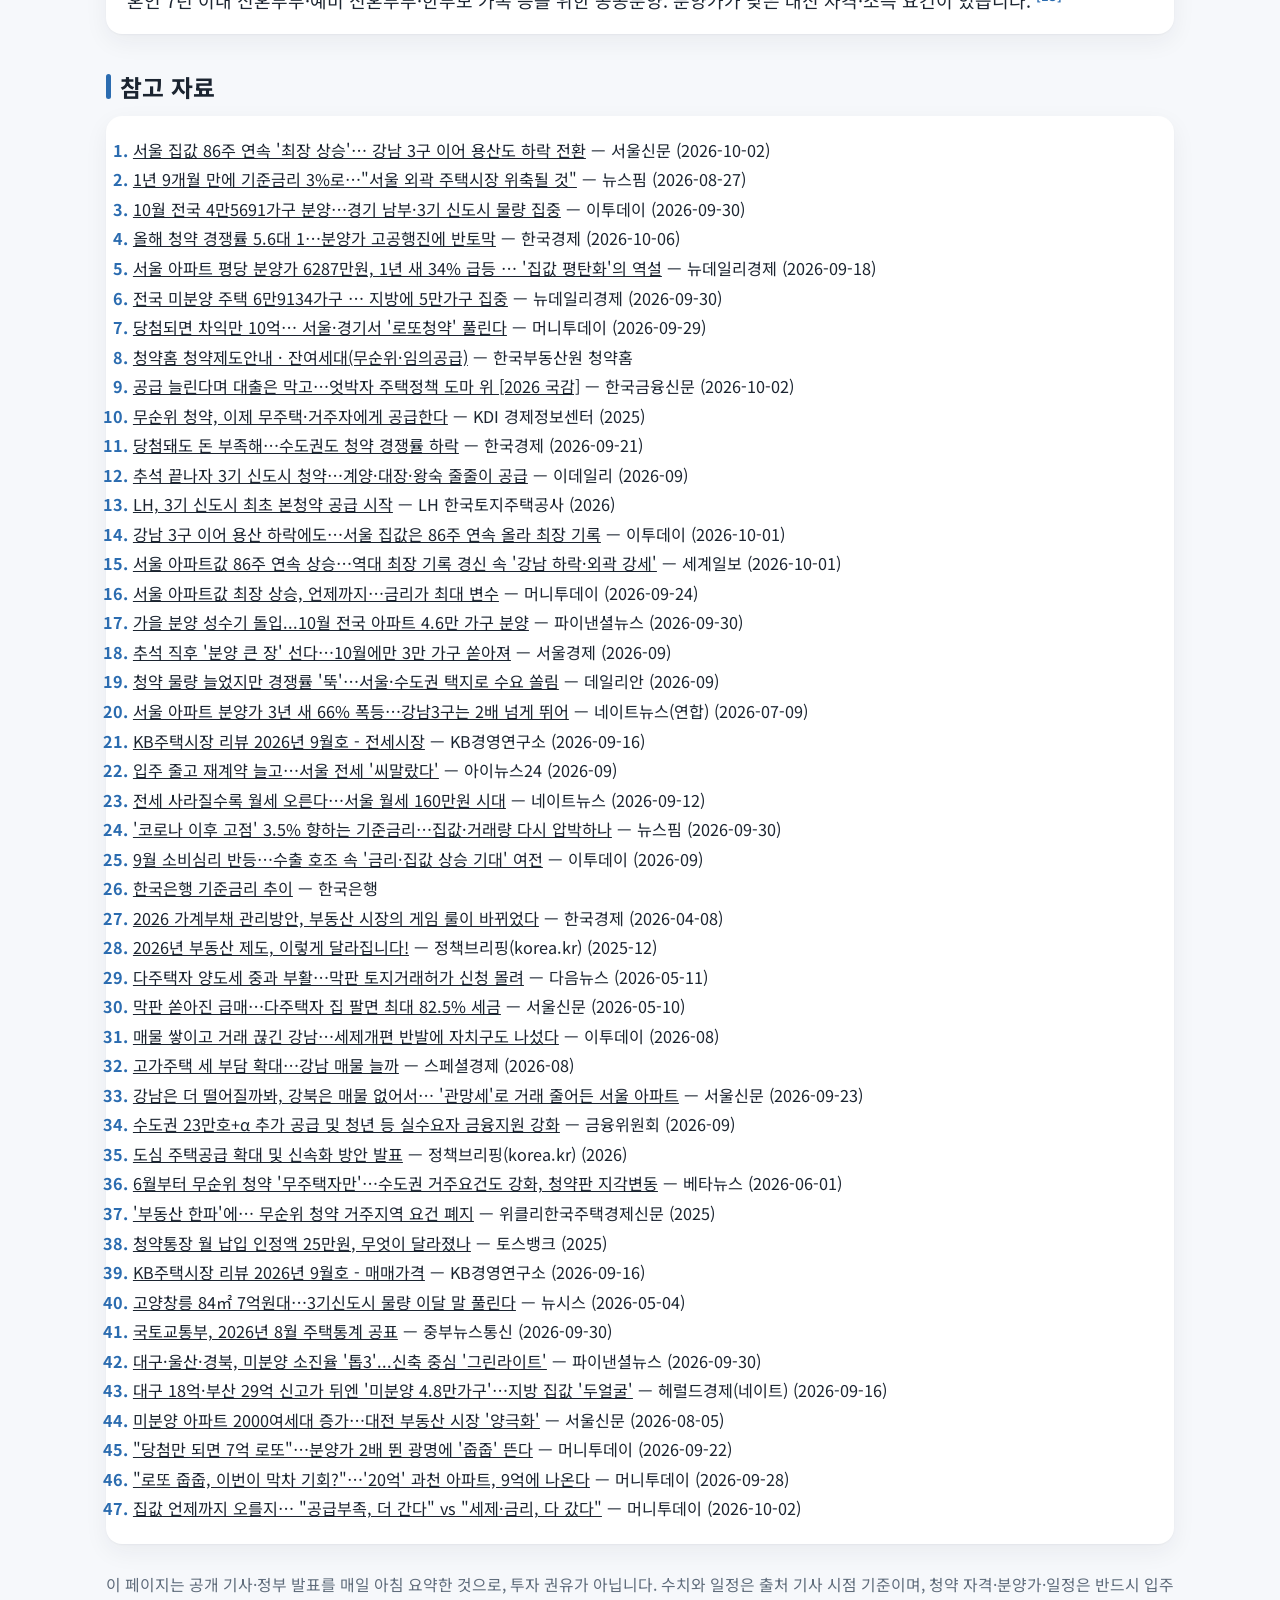
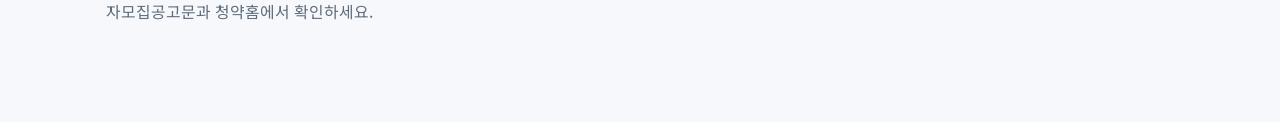
==== commit 428dc82f: "필터·묶기를 주목 공고 구역에도 적용, 적용 조건 표시줄·초기화, 밝은 테마로 고정 Co-Authored-By: Claude Fable 5.1 <noreply@anthropic.c" ====
--- a/trends.html
+++ b/trends.html
@@ -3,7 +3,7 @@
 <head>
 <meta charset="utf-8">
 <meta name="viewport" content="width=device-width, initial-scale=1, viewport-fit=cover">
-<meta name="theme-color" content="#1f4f8f">
+<meta name="theme-color" content="#eaf2fc">
 <link rel="icon" href="data:image/svg+xml,%3Csvg xmlns=%27http://www.w3.org/2000/svg%27 viewBox=%270 0 64 64%27%3E%3Crect width=%2764%27 height=%2764%27 rx=%2714%27 fill=%27%231f4f8f%27/%3E%3Cpath d=%27M14 34 L32 18 L50 34 V50 H38 V40 H26 V50 H14 Z%27 fill=%27%23fff%27/%3E%3C/svg%3E">
 <title>청약 데일리 · 투자 흐름</title>
 <meta name="description" content="부동산 투자 흐름, 정책·금리 이슈, 놓치면 아까운 청약 공고를 출처와 함께 정리">
--- a/assets/style.css
+++ b/assets/style.css
@@ -1,43 +1,18 @@
-/* 청약 데일리 — 큰 글자·높은 대비·단순한 구조. 남색 띠 머리글 + 흰 카드, 주목 공고는 주황 */
+/* 청약 데일리 — 큰 글자·높은 대비·단순한 구조. 밝은 하늘색 머리글 + 흰 카드, 주목 공고는 주황. 항상 밝은 테마 */
 :root {
-  --bg: #eef2f7; --surface: #ffffff; --surface-2: #f3f6fa; --surface-3: #e6ecf4;
-  --ink: #141c27; --muted: #5c6878; --line: #d9e0e9;
-  --accent: #1f4f8f; --accent-deep: #163a6b; --accent-ink: #ffffff; --accent-soft: #e3ecf8;
-  --band: linear-gradient(135deg, #163a6b 0%, #1f4f8f 60%, #2a66b5 100%); --band-ink: #ffffff; --band-muted: #c7d6ec;
-  --hot: #c2410c; --hot-bg: #fff3ea; --hot-line: #f6c8a8; --hot-soft: #fff8f3;
-  --good: #15803d; --good-bg: #e4f5ea;
+  --bg: #f6f8fb; --surface: #ffffff; --surface-2: #f1f5fa; --surface-3: #e7edf5;
+  --ink: #1b2430; --muted: #5f6c7b; --line: #dbe3ec;
+  --accent: #2b6cb0; --accent-deep: #1e4e8c; --accent-ink: #ffffff; --accent-soft: #e6f0fb;
+  --band: linear-gradient(135deg, #e3eefb 0%, #eef4fc 55%, #f7fafe 100%); --band-ink: #1e4e8c; --band-muted: #5f6c7b;
+  --hot: #d9540f; --hot-bg: #fff3ea; --hot-line: #f8cfb3; --hot-soft: #fff9f4;
+  --good: #1f8a4c; --good-bg: #e6f6ec;
   --warn: #8a5a00; --warn-bg: #fff6d9;
   --font-body: "Noto Sans KR", "Apple SD Gothic Neo", "Malgun Gothic", sans-serif;
   --font-display: "Noto Serif KR", "Nanum Myeongjo", serif;
   --radius: 16px; --radius-s: 10px;
-  --shadow: 0 1px 2px rgba(20,28,39,.05), 0 8px 24px rgba(20,28,39,.07);
-  --shadow-sm: 0 1px 2px rgba(20,28,39,.06);
-}
-@media (prefers-color-scheme: dark) {
-  :root:not([data-theme="light"]) {
-    --bg: #0e1420; --surface: #161e2b; --surface-2: #1c2634; --surface-3: #243040;
-    --ink: #e8edf4; --muted: #9eabbb; --line: #2b3646;
-    --accent: #7fb3f0; --accent-deep: #5f98dc; --accent-ink: #0e1420; --accent-soft: #1d2f47;
-    --band: linear-gradient(135deg, #0f1b2e 0%, #15294a 60%, #1b3a66 100%); --band-ink: #f2f6fb; --band-muted: #9db4d6;
-    --hot: #ff9c6b; --hot-bg: #3a2416; --hot-line: #6b3d22; --hot-soft: #241a14;
-    --good: #6fd59a; --good-bg: #16301f;
-    --warn: #f1c75b; --warn-bg: #3a3012;
-    --shadow: 0 1px 2px rgba(0,0,0,.4), 0 8px 24px rgba(0,0,0,.35);
-    --shadow-sm: 0 1px 2px rgba(0,0,0,.4);
-    color-scheme: dark;
-  }
-}
-:root[data-theme="dark"] {
-  --bg: #0e1420; --surface: #161e2b; --surface-2: #1c2634; --surface-3: #243040;
-  --ink: #e8edf4; --muted: #9eabbb; --line: #2b3646;
-  --accent: #7fb3f0; --accent-deep: #5f98dc; --accent-ink: #0e1420; --accent-soft: #1d2f47;
-  --band: linear-gradient(135deg, #0f1b2e 0%, #15294a 60%, #1b3a66 100%); --band-ink: #f2f6fb; --band-muted: #9db4d6;
-  --hot: #ff9c6b; --hot-bg: #3a2416; --hot-line: #6b3d22; --hot-soft: #241a14;
-  --good: #6fd59a; --good-bg: #16301f;
-  --warn: #f1c75b; --warn-bg: #3a3012;
-  --shadow: 0 1px 2px rgba(0,0,0,.4), 0 8px 24px rgba(0,0,0,.35);
-  --shadow-sm: 0 1px 2px rgba(0,0,0,.4);
-  color-scheme: dark;
+  --shadow: 0 1px 2px rgba(27,36,48,.04), 0 8px 24px rgba(27,36,48,.06);
+  --shadow-sm: 0 1px 2px rgba(27,36,48,.06);
+  color-scheme: light;
 }
 * { box-sizing: border-box; }
 [hidden] { display: none !important; }
@@ -50,7 +25,7 @@
 .sr { position: absolute; width: 1px; height: 1px; overflow: hidden; clip: rect(0 0 0 0); }
 
 /* ── 머리글(남색 띠) ── */
-.masthead { background: var(--band); color: var(--band-ink); }
+.masthead { background: var(--band); color: var(--band-ink); border-bottom: 1px solid var(--line); }
 .masthead .wrap { padding-block: 18px 0; }
 .brand { display: flex; align-items: flex-end; justify-content: space-between; gap: 8px 16px; flex-wrap: wrap; }
 .brand h1 { font-family: var(--font-display); font-size: 2rem; margin: 0; letter-spacing: -0.01em; line-height: 1.15; color: var(--band-ink); }
@@ -58,8 +33,8 @@
 .updated { color: var(--band-muted); font-size: .88rem; padding-bottom: 2px; }
 .updated b { color: var(--band-ink); font-weight: 600; }
 nav.tabs { display: flex; gap: 6px; margin-top: 16px; }
-nav.tabs a { flex: 1 1 0; text-align: center; text-decoration: none; padding: 12px 16px; border-radius: 12px 12px 0 0; color: var(--band-muted); font-weight: 600; font-size: 1.02rem; background: rgba(255,255,255,.08); }
-nav.tabs a.on { color: var(--accent-deep); background: var(--bg); }
+nav.tabs a { flex: 1 1 0; text-align: center; text-decoration: none; padding: 12px 16px; border-radius: 12px 12px 0 0; color: var(--band-muted); font-weight: 600; font-size: 1.02rem; background: rgba(43,108,176,.08); border: 1px solid transparent; border-bottom: none; }
+nav.tabs a.on { color: var(--accent-deep); background: var(--surface); border-color: var(--line); box-shadow: inset 0 3px 0 var(--accent); }
 @media (min-width: 600px) { nav.tabs a { flex: 0 0 auto; padding: 12px 26px; } }
 
 h2 { font-size: 1.32rem; margin: 34px 0 10px; display: flex; align-items: baseline; gap: 10px; flex-wrap: wrap; text-wrap: balance; position: relative; padding-left: 14px; }
@@ -87,6 +62,8 @@
 .chip.small { min-height: 36px; padding: 4px 13px; font-size: .92rem; }
 .toolbar input[type="search"] { font: inherit; min-height: 42px; border: 1.5px solid var(--line); border-radius: 999px; padding: 6px 16px; background: var(--surface-2); color: var(--ink); flex: 1 1 180px; min-width: 150px; }
 .toolbar input[type="search"]:focus { outline: none; border-color: var(--accent); background: var(--surface); }
+
+.applied { display: flex; align-items: center; justify-content: space-between; gap: 8px; flex-wrap: wrap; margin-top: 10px; padding: 8px 14px; background: var(--accent-soft); border-radius: var(--radius-s); color: var(--accent-deep); font-size: .95rem; font-weight: 600; }
 
 /* 지역 체크박스 패널 */
 .region-panel { margin-top: 10px; padding: 12px 14px; background: var(--surface-2); border: 1px solid var(--line); border-radius: 12px; }
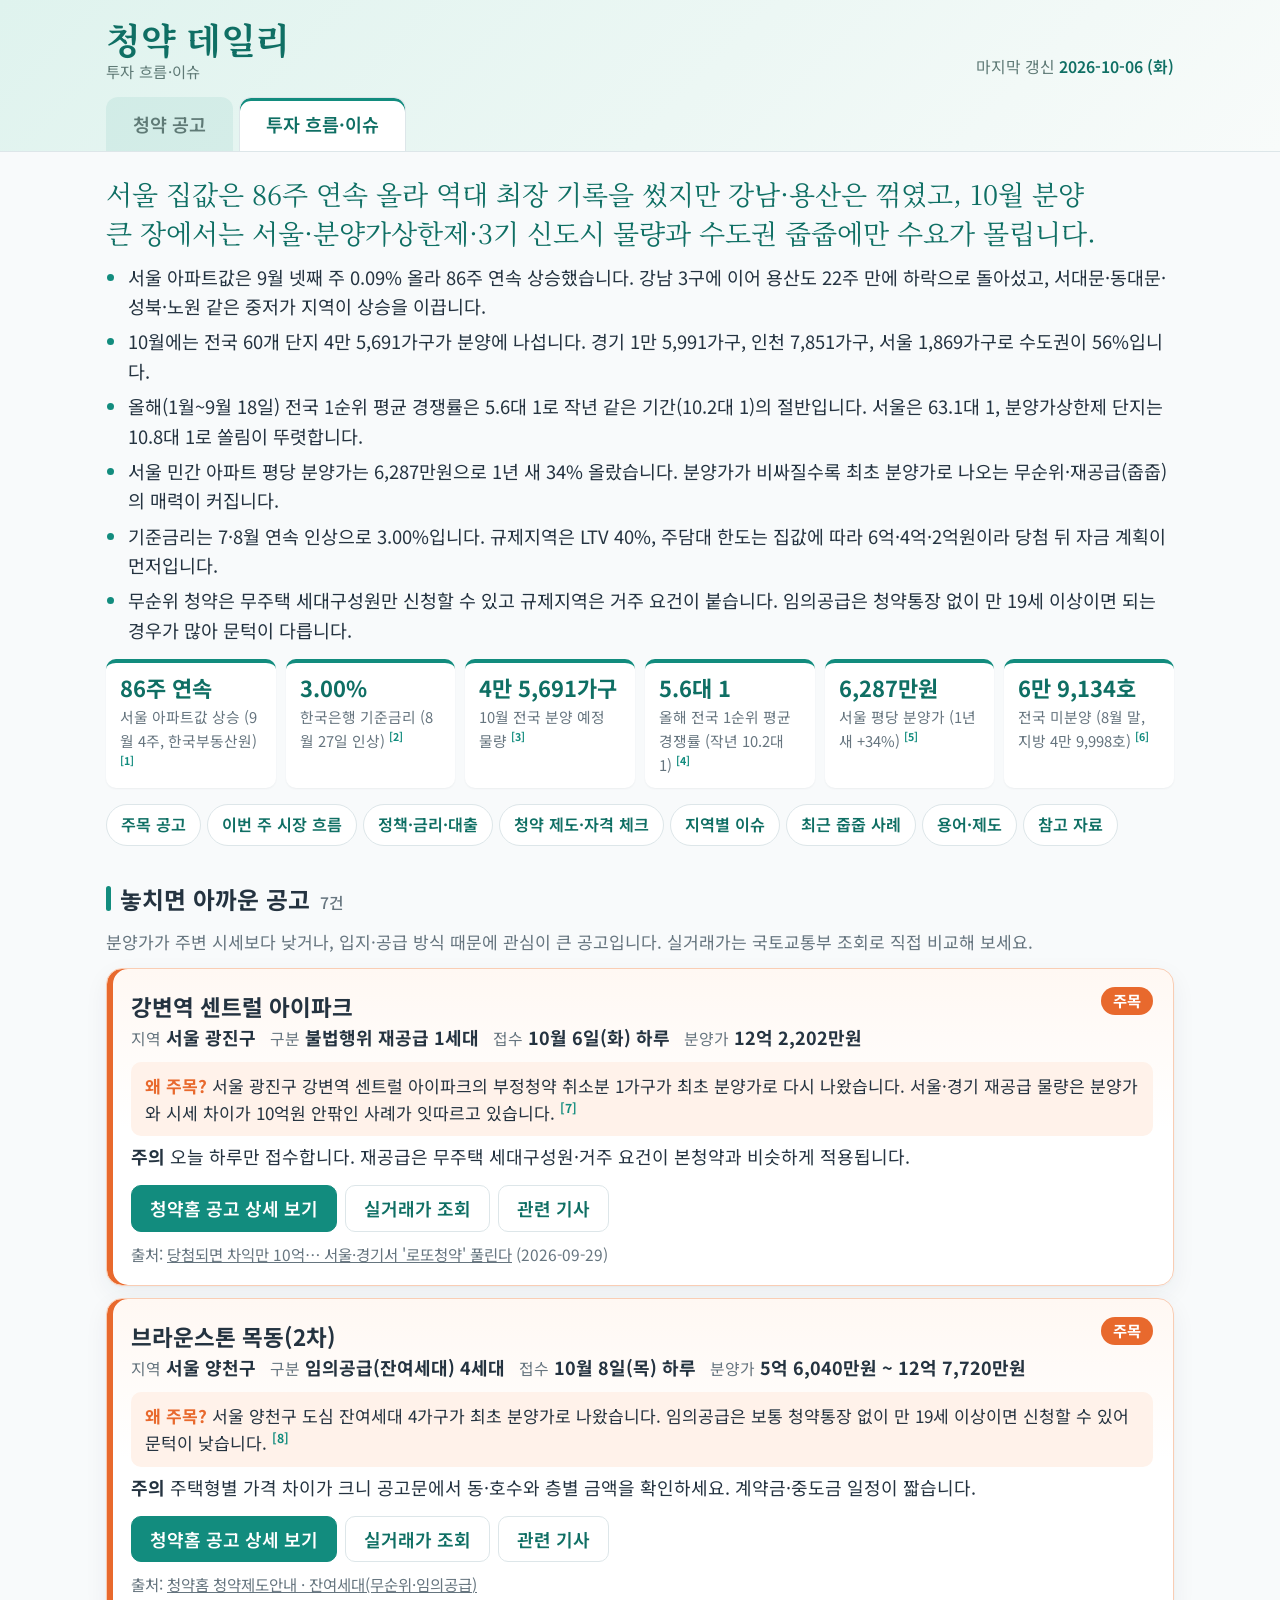
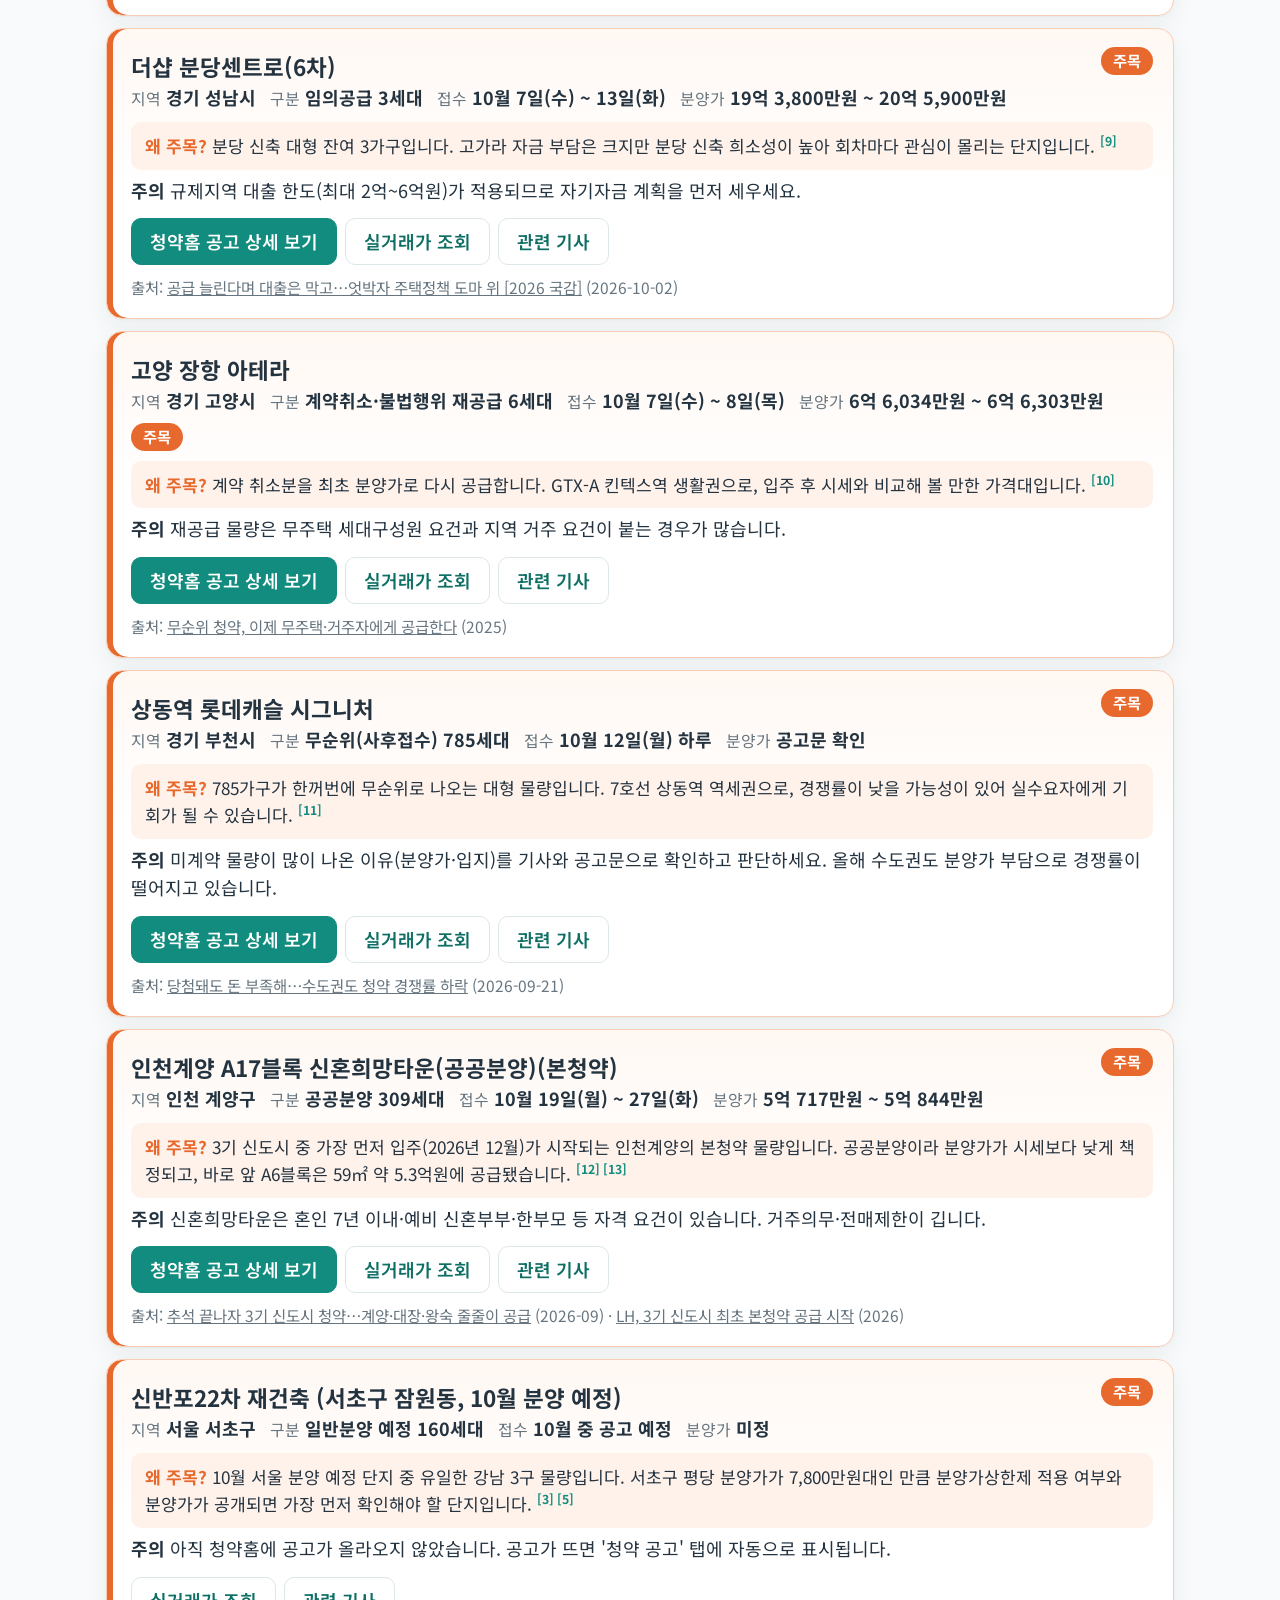
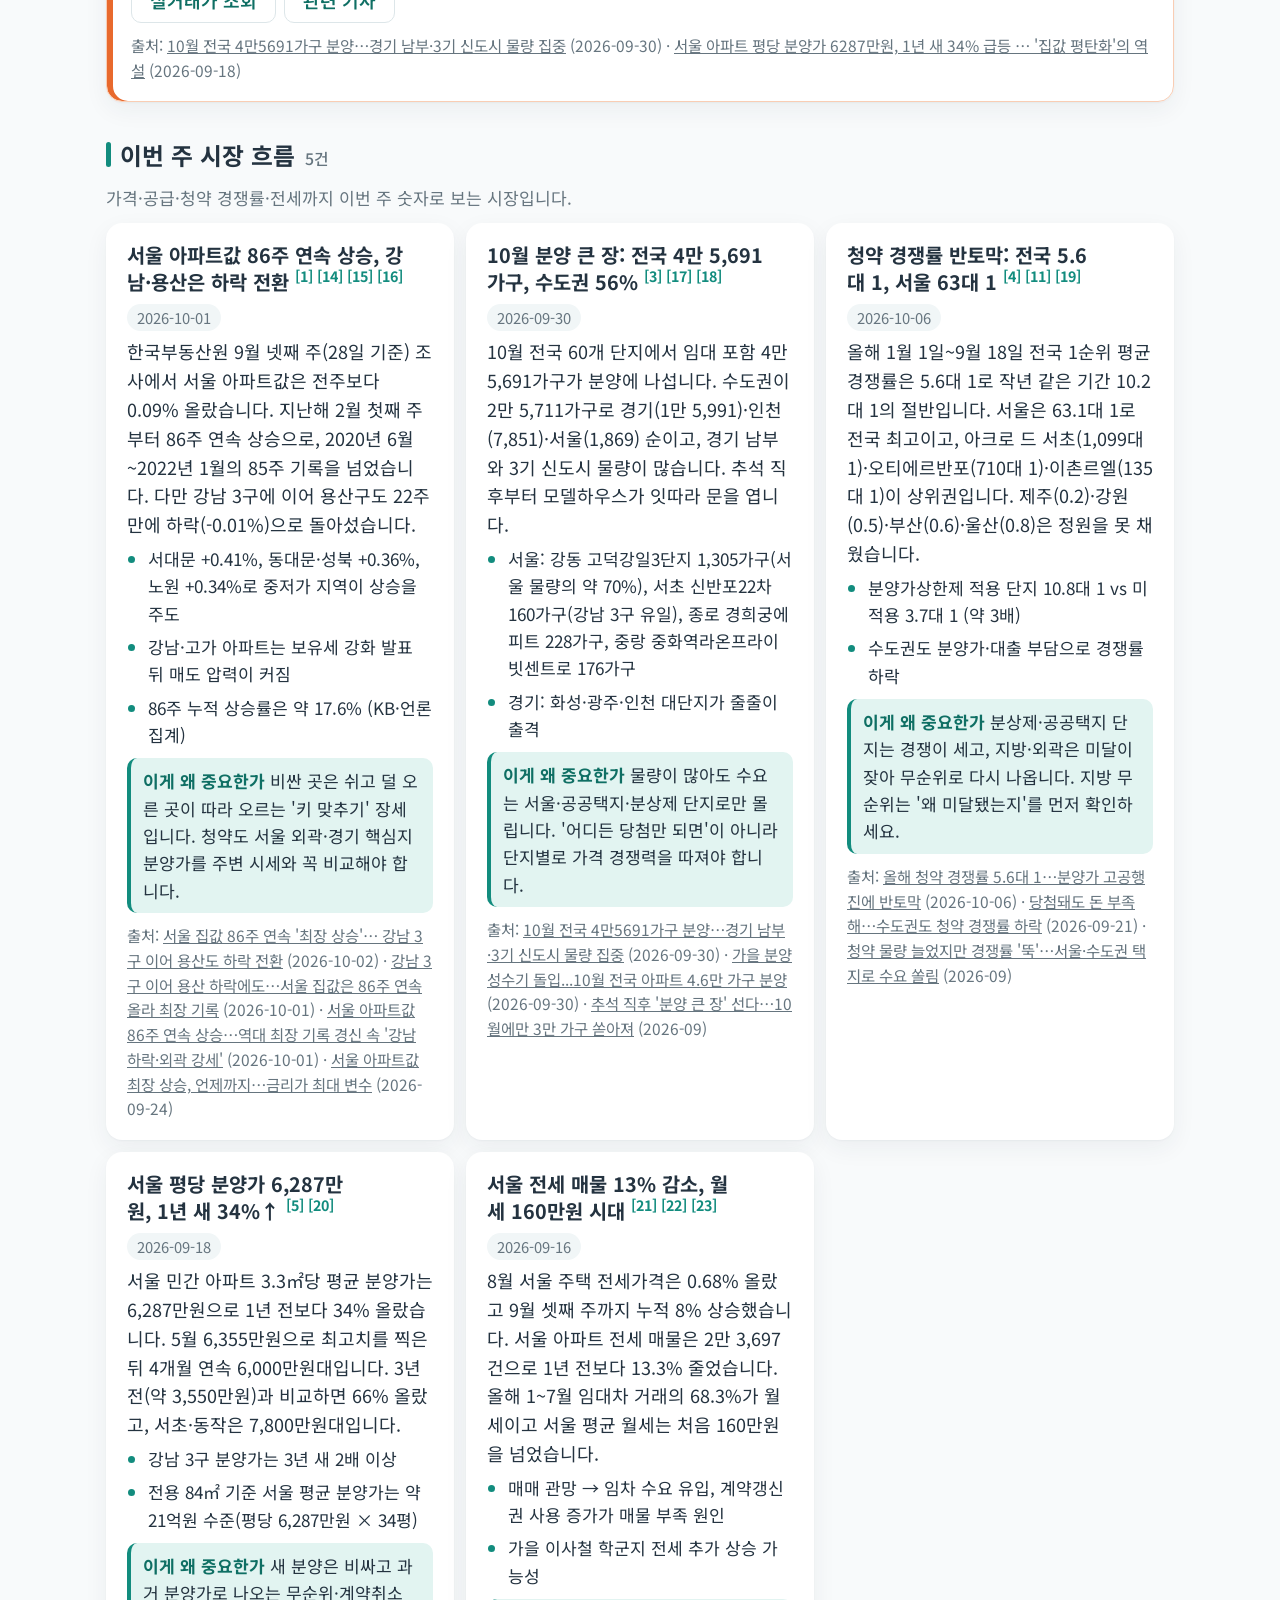
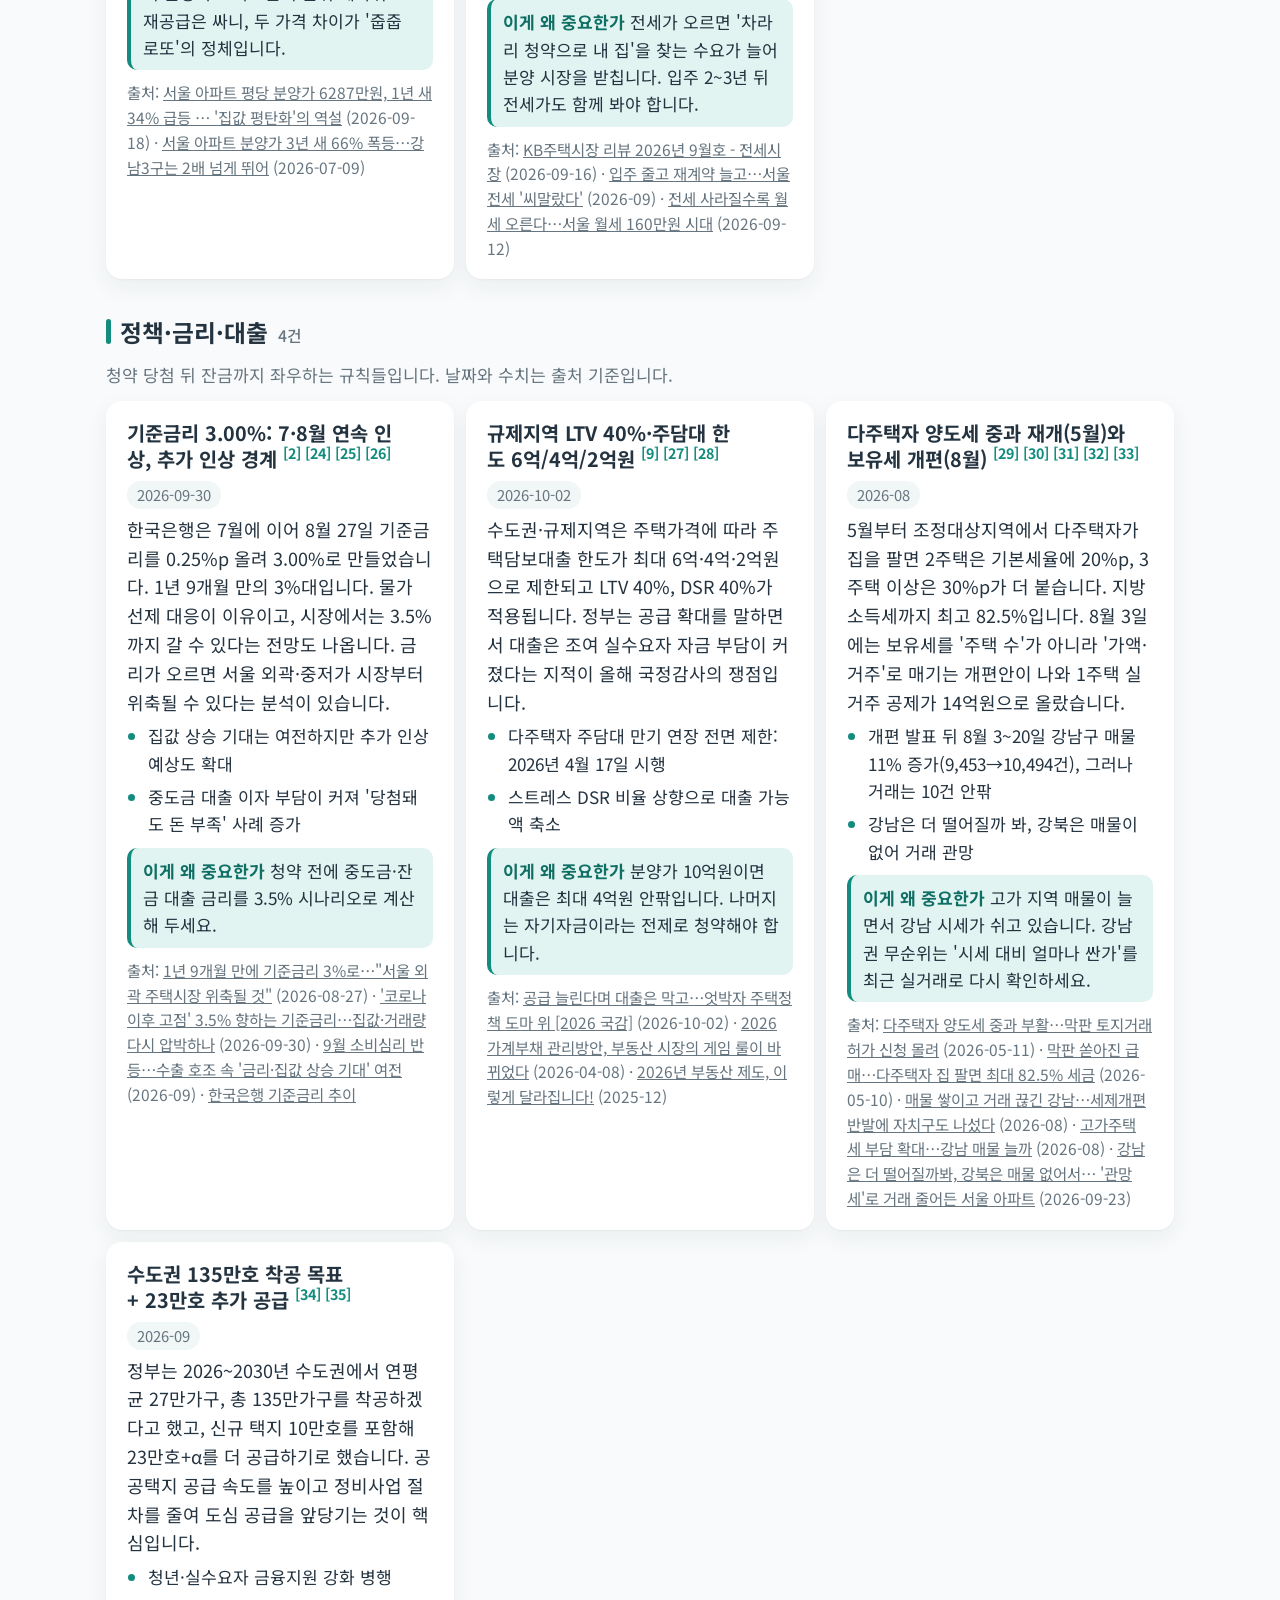
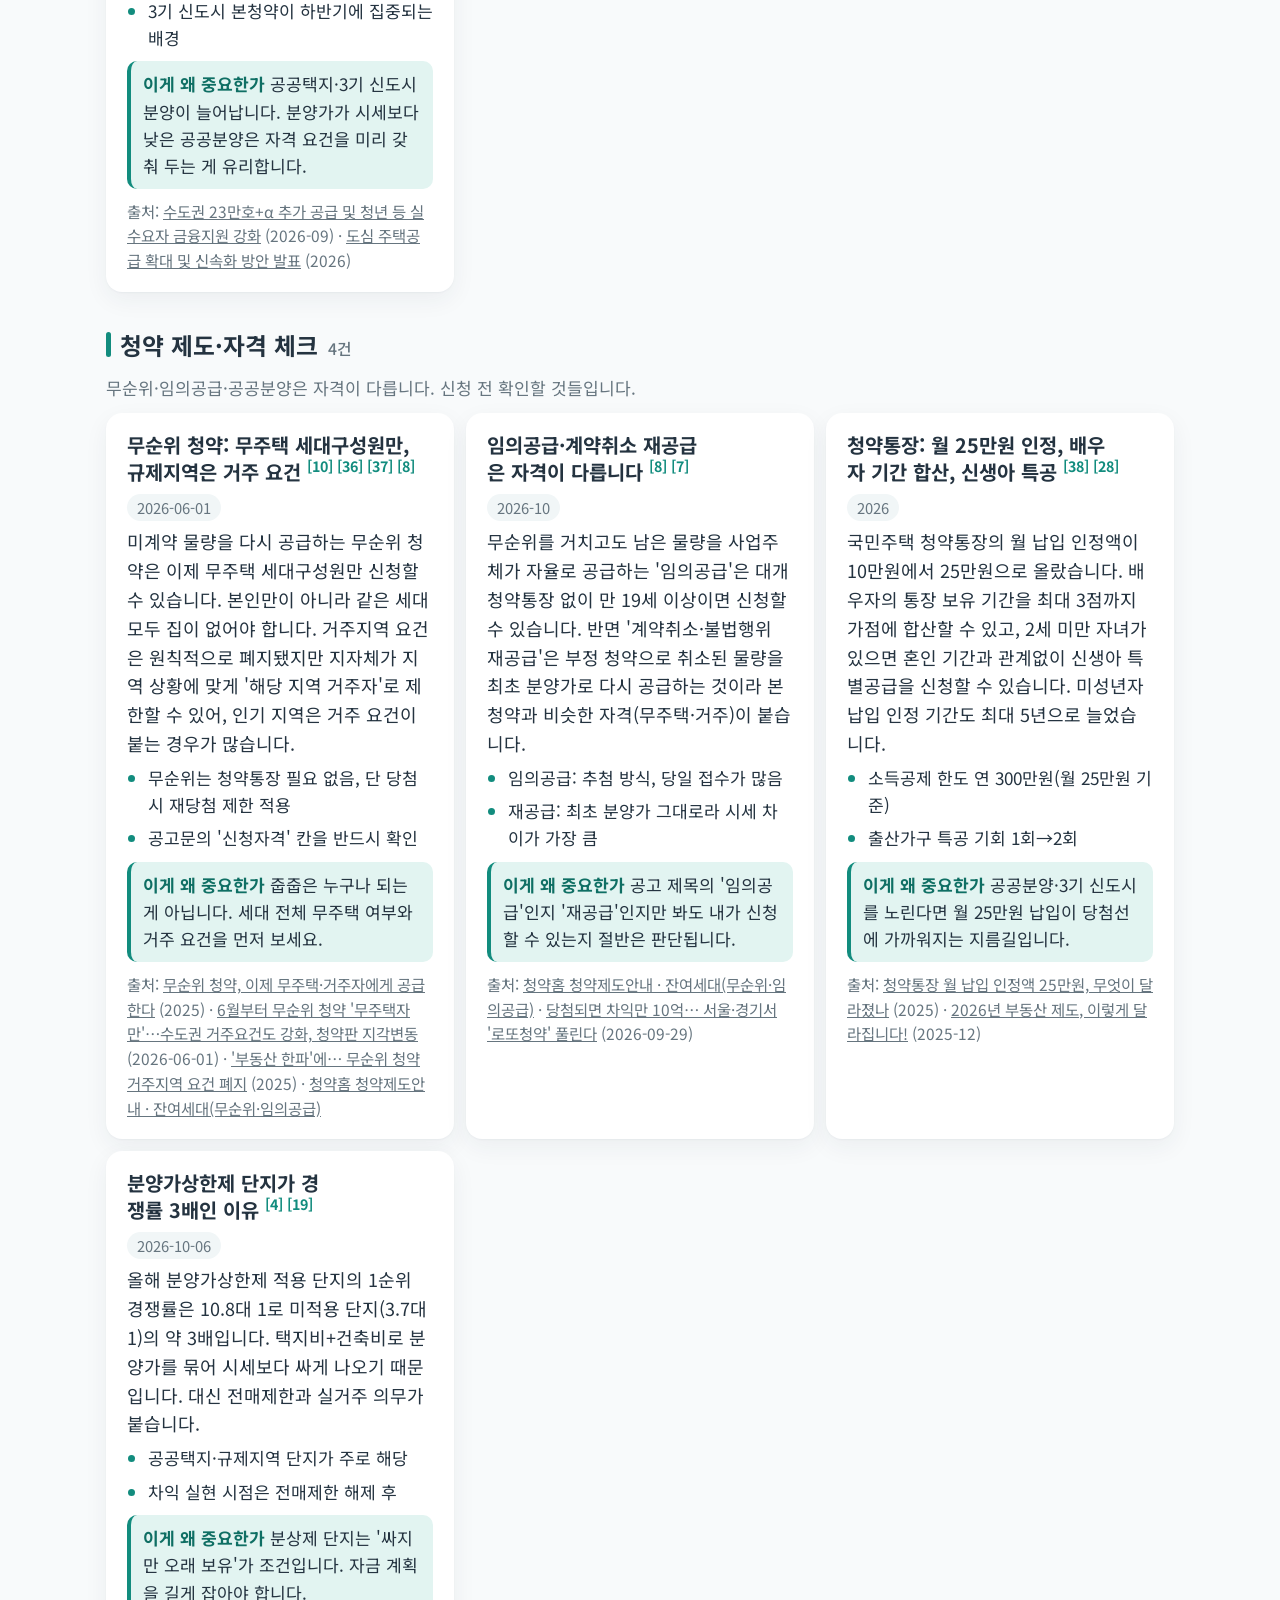
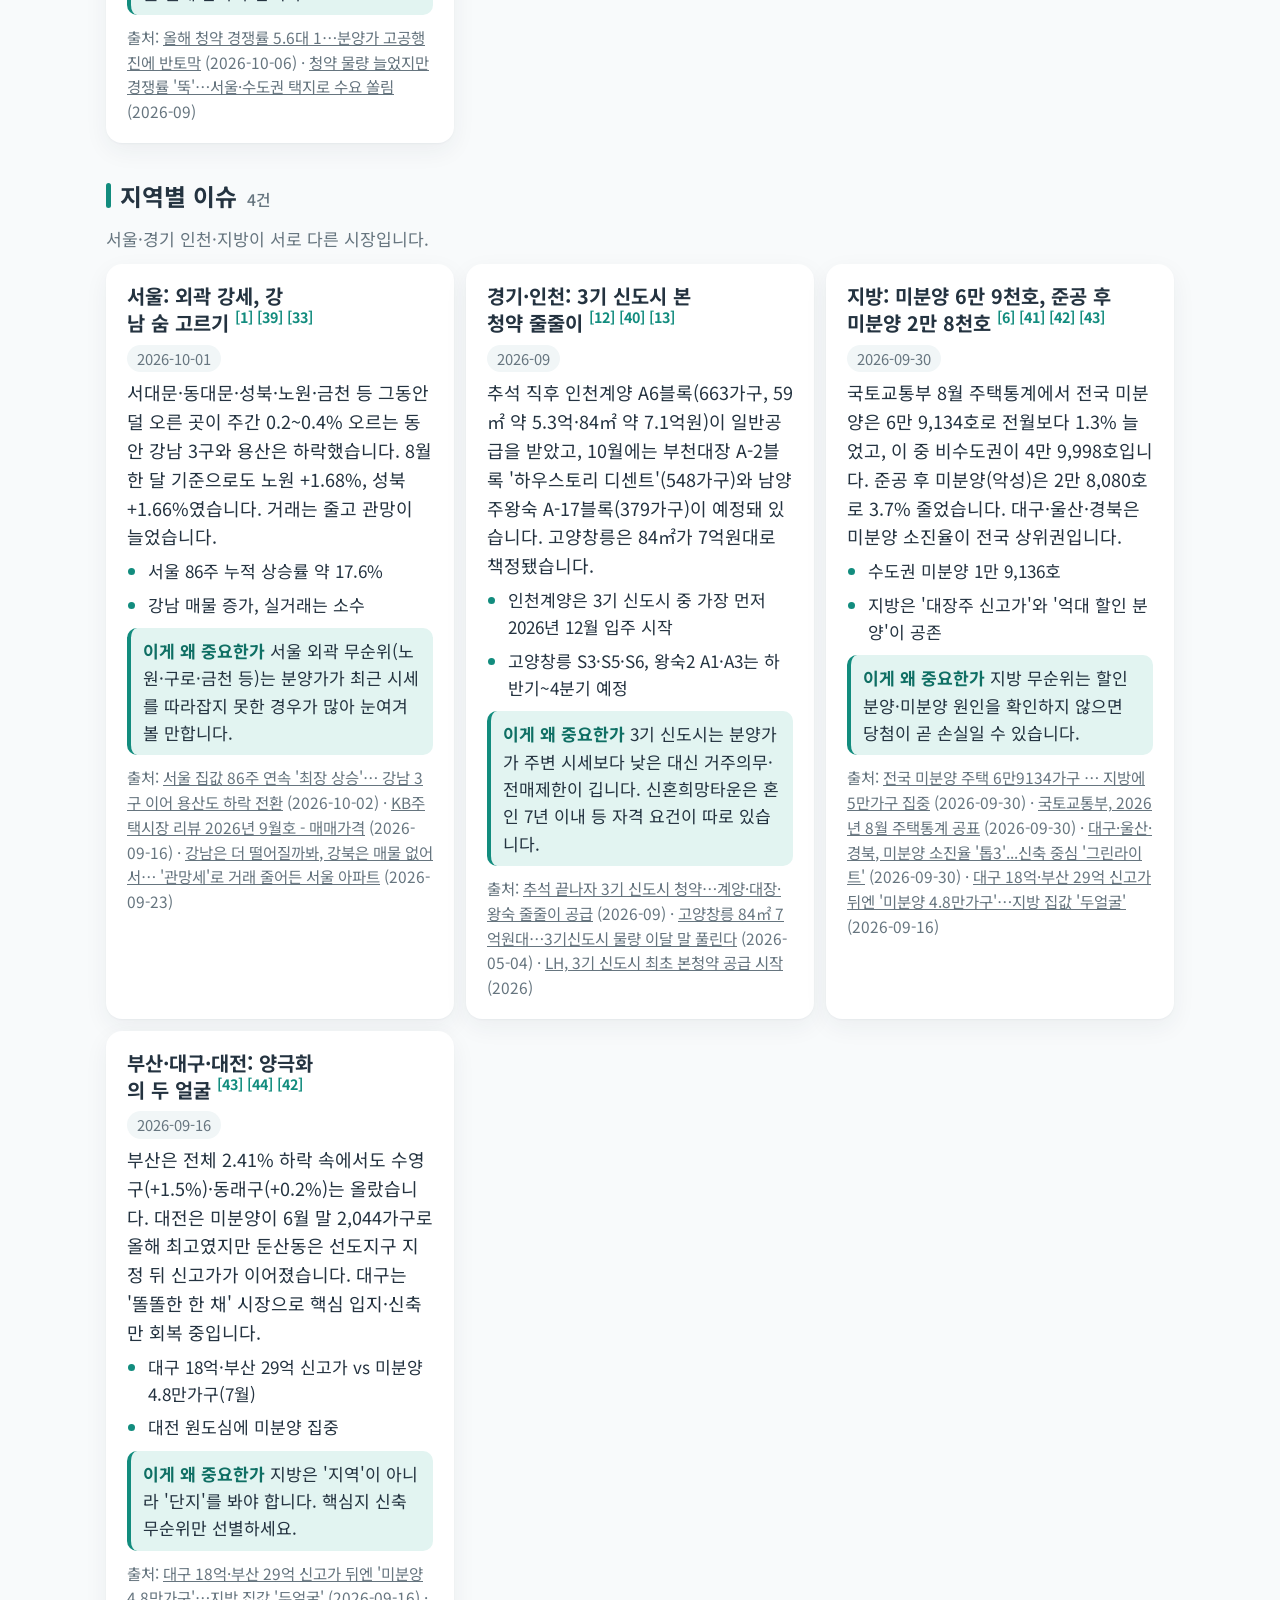
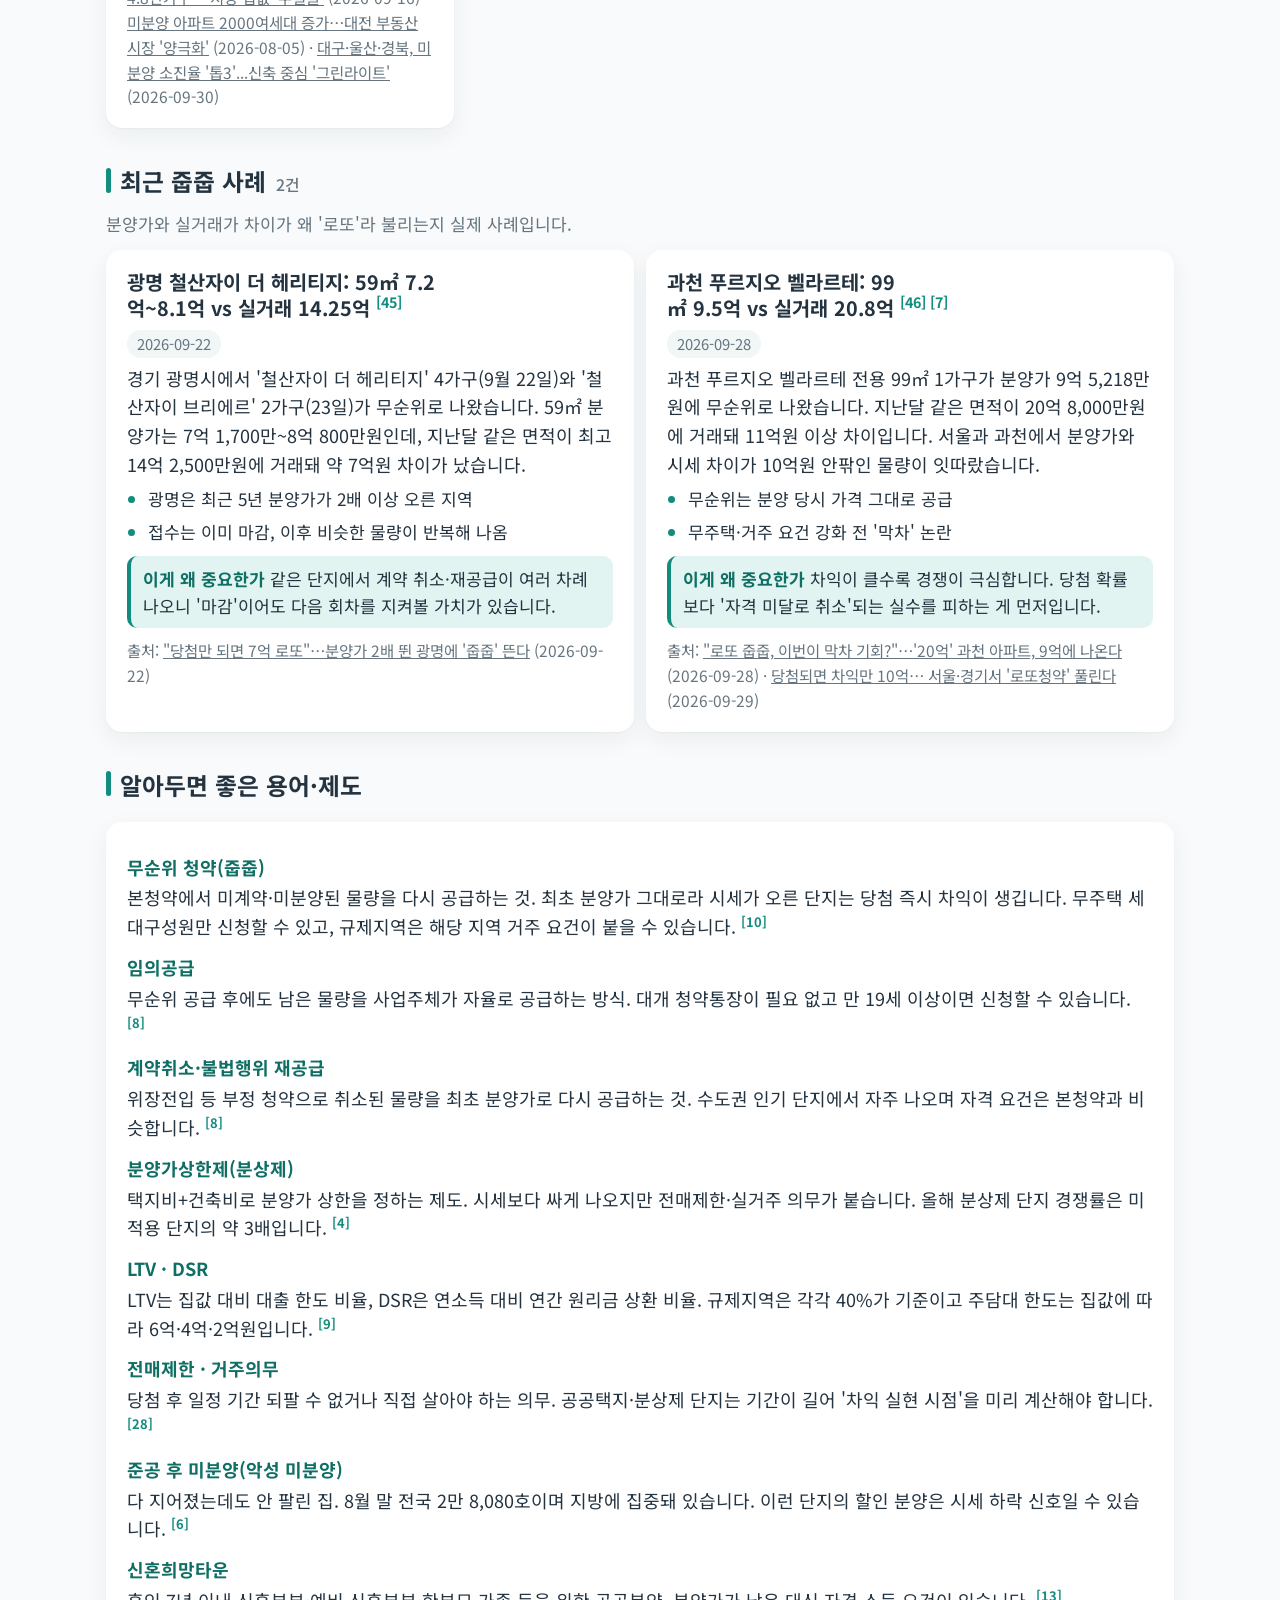
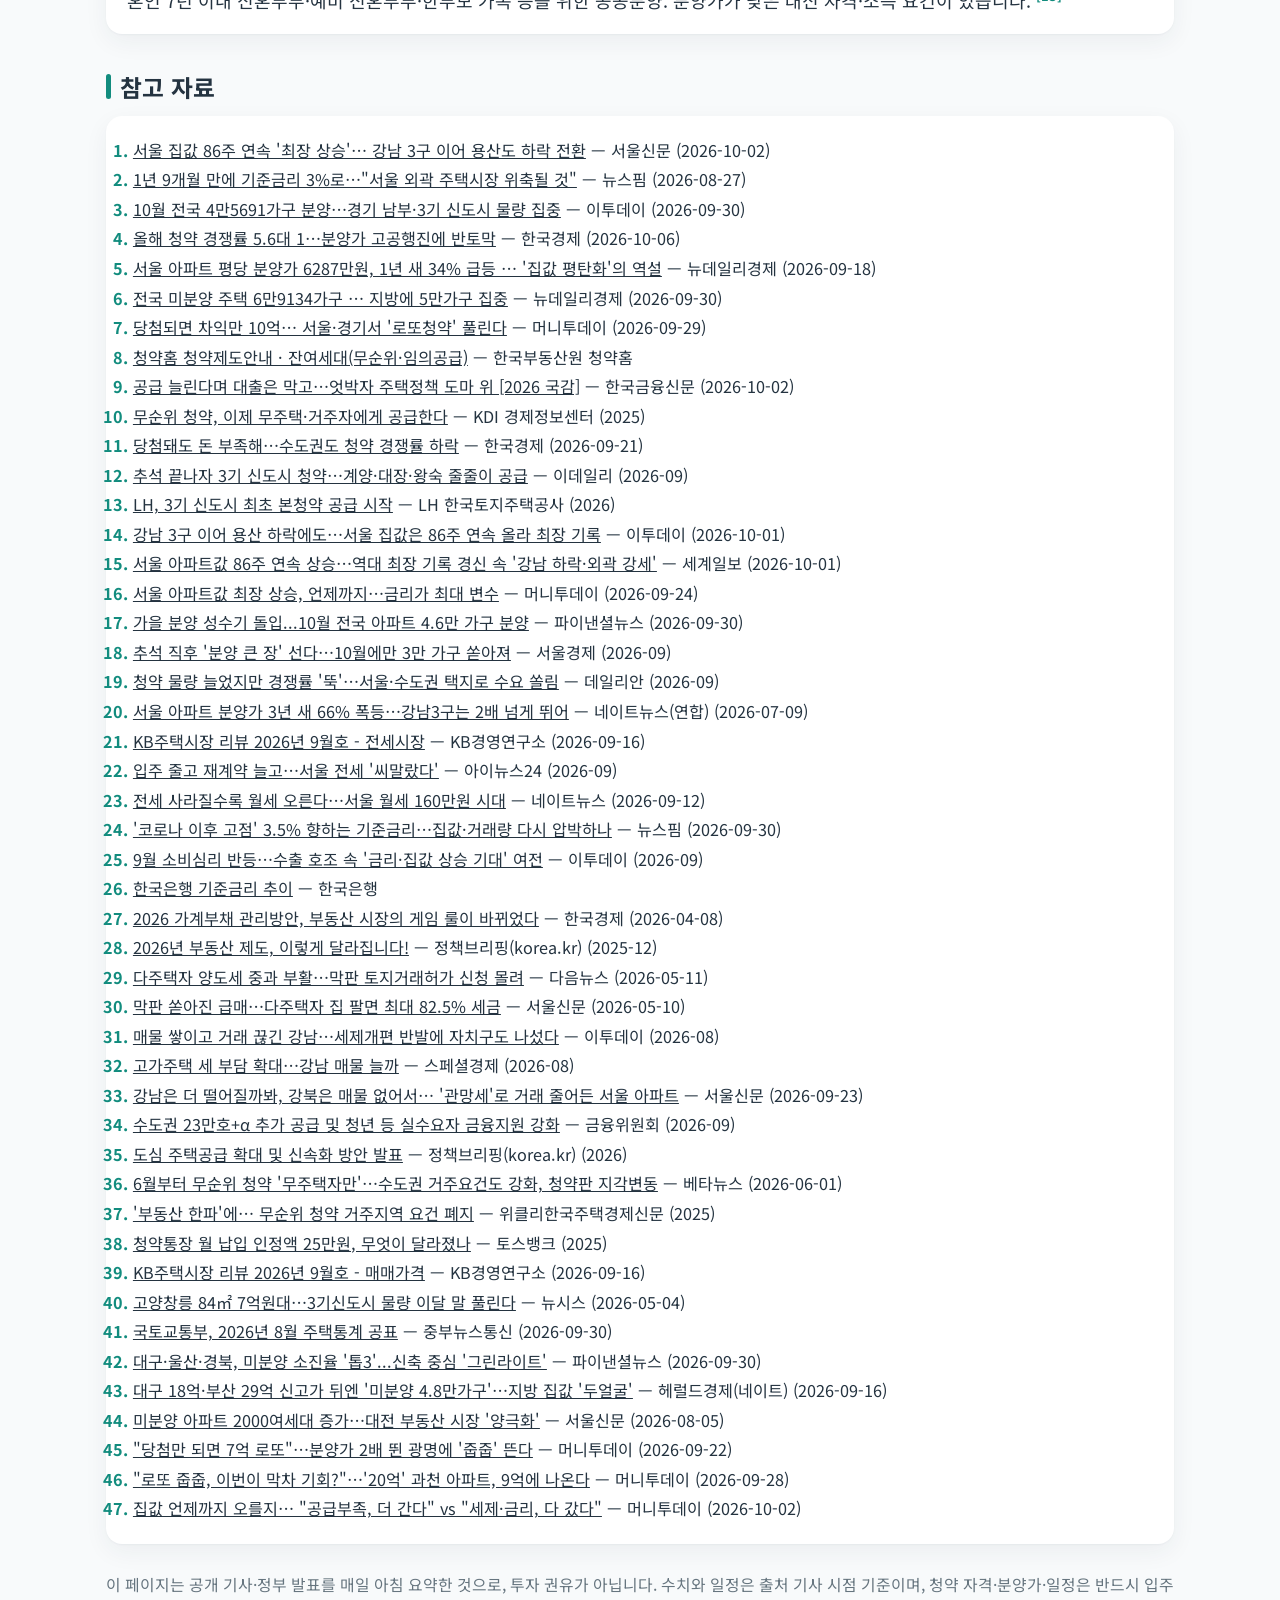
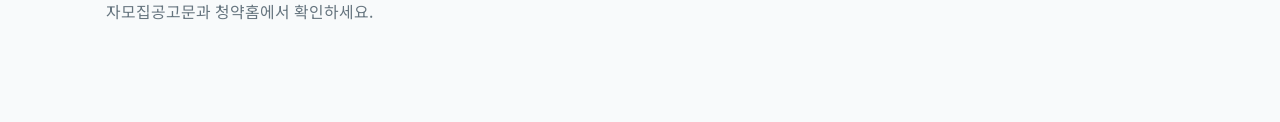
==== commit 0e2b6d60: "민트·청록 밝은 테마, 도구막대 줄 간격 확대, 공고 구역 접기/펼치기 Co-Authored-By: Claude Fable 5.1 <noreply@anthropic.com>" ====
--- a/trends.html
+++ b/trends.html
@@ -3,7 +3,7 @@
 <head>
 <meta charset="utf-8">
 <meta name="viewport" content="width=device-width, initial-scale=1, viewport-fit=cover">
-<meta name="theme-color" content="#eaf2fc">
+<meta name="theme-color" content="#e4f5f1">
 <link rel="icon" href="data:image/svg+xml,%3Csvg xmlns=%27http://www.w3.org/2000/svg%27 viewBox=%270 0 64 64%27%3E%3Crect width=%2764%27 height=%2764%27 rx=%2714%27 fill=%27%231f4f8f%27/%3E%3Cpath d=%27M14 34 L32 18 L50 34 V50 H38 V40 H26 V50 H14 Z%27 fill=%27%23fff%27/%3E%3C/svg%3E">
 <title>청약 데일리 · 투자 흐름</title>
 <meta name="description" content="부동산 투자 흐름, 정책·금리 이슈, 놓치면 아까운 청약 공고를 출처와 함께 정리">
--- a/assets/style.css
+++ b/assets/style.css
@@ -1,17 +1,17 @@
-/* 청약 데일리 — 큰 글자·높은 대비·단순한 구조. 밝은 하늘색 머리글 + 흰 카드, 주목 공고는 주황. 항상 밝은 테마 */
+/* 청약 데일리 — 큰 글자·높은 대비·단순한 구조. 밝은 민트 머리글 + 흰 카드, 강조는 청록, 주목 공고는 산호색. 항상 밝은 테마 */
 :root {
-  --bg: #f6f8fb; --surface: #ffffff; --surface-2: #f1f5fa; --surface-3: #e7edf5;
-  --ink: #1b2430; --muted: #5f6c7b; --line: #dbe3ec;
-  --accent: #2b6cb0; --accent-deep: #1e4e8c; --accent-ink: #ffffff; --accent-soft: #e6f0fb;
-  --band: linear-gradient(135deg, #e3eefb 0%, #eef4fc 55%, #f7fafe 100%); --band-ink: #1e4e8c; --band-muted: #5f6c7b;
-  --hot: #d9540f; --hot-bg: #fff3ea; --hot-line: #f8cfb3; --hot-soft: #fff9f4;
-  --good: #1f8a4c; --good-bg: #e6f6ec;
+  --bg: #f8fafb; --surface: #ffffff; --surface-2: #f1f6f7; --surface-3: #e5eef0;
+  --ink: #243340; --muted: #66757f; --line: #dde6e9;
+  --accent: #128c7e; --accent-deep: #0f6f64; --accent-ink: #ffffff; --accent-soft: #e2f4f1;
+  --band: linear-gradient(135deg, #dff3ee 0%, #ecf7f4 55%, #f8fbfa 100%); --band-ink: #0f6f64; --band-muted: #5f7a76;
+  --hot: #e8692d; --hot-bg: #fff2ea; --hot-line: #f9cdb4; --hot-soft: #fff8f3;
+  --good: #2f8f4e; --good-bg: #e6f6ea;
   --warn: #8a5a00; --warn-bg: #fff6d9;
   --font-body: "Noto Sans KR", "Apple SD Gothic Neo", "Malgun Gothic", sans-serif;
   --font-display: "Noto Serif KR", "Nanum Myeongjo", serif;
   --radius: 16px; --radius-s: 10px;
-  --shadow: 0 1px 2px rgba(27,36,48,.04), 0 8px 24px rgba(27,36,48,.06);
-  --shadow-sm: 0 1px 2px rgba(27,36,48,.06);
+  --shadow: 0 1px 2px rgba(36,51,64,.04), 0 8px 24px rgba(36,51,64,.06);
+  --shadow-sm: 0 1px 2px rgba(36,51,64,.06);
   color-scheme: light;
 }
 * { box-sizing: border-box; }
@@ -33,7 +33,7 @@
 .updated { color: var(--band-muted); font-size: .88rem; padding-bottom: 2px; }
 .updated b { color: var(--band-ink); font-weight: 600; }
 nav.tabs { display: flex; gap: 6px; margin-top: 16px; }
-nav.tabs a { flex: 1 1 0; text-align: center; text-decoration: none; padding: 12px 16px; border-radius: 12px 12px 0 0; color: var(--band-muted); font-weight: 600; font-size: 1.02rem; background: rgba(43,108,176,.08); border: 1px solid transparent; border-bottom: none; }
+nav.tabs a { flex: 1 1 0; text-align: center; text-decoration: none; padding: 12px 16px; border-radius: 12px 12px 0 0; color: var(--band-muted); font-weight: 600; font-size: 1.02rem; background: rgba(18,140,126,.08); border: 1px solid transparent; border-bottom: none; }
 nav.tabs a.on { color: var(--accent-deep); background: var(--surface); border-color: var(--line); box-shadow: inset 0 3px 0 var(--accent); }
 @media (min-width: 600px) { nav.tabs a { flex: 0 0 auto; padding: 12px 26px; } }
 
@@ -53,13 +53,13 @@
 /* ── 도구 막대: 필터·묶기·보기 ── */
 .toolbar { margin-top: 14px; background: var(--surface); border-radius: var(--radius); padding: 12px 14px; box-shadow: var(--shadow-sm); }
 @media (min-width: 700px) { .toolbar { position: sticky; top: 8px; z-index: 5; } }
-.row { display: flex; gap: 8px; align-items: center; flex-wrap: wrap; }
-.row + .row { margin-top: 10px; padding-top: 10px; border-top: 1px dashed var(--line); }
+.row { display: flex; gap: 10px 8px; align-items: center; flex-wrap: wrap; }
+.row + .row { margin-top: 14px; padding-top: 14px; border-top: 1px solid var(--line); }
 .seg-label { color: var(--muted); font-size: .85rem; white-space: nowrap; flex: 0 0 auto; }
-.chip { flex: 0 0 auto; border: 1.5px solid var(--line); background: var(--surface); color: var(--ink); border-radius: 999px; padding: 7px 15px; cursor: pointer; min-height: 42px; white-space: nowrap; transition: background .12s, border-color .12s; }
+.chip { flex: 0 0 auto; border: 1.5px solid var(--line); background: var(--surface); color: var(--ink); border-radius: 999px; padding: 7px 15px; cursor: pointer; min-height: 42px; line-height: 1.3; white-space: nowrap; transition: background .12s, border-color .12s; }
 .chip:hover { border-color: var(--accent); }
 .chip.on { background: var(--accent); color: var(--accent-ink); border-color: var(--accent); }
-.chip.small { min-height: 36px; padding: 4px 13px; font-size: .92rem; }
+.chip.small { min-height: 38px; padding: 4px 13px; font-size: .92rem; }
 .toolbar input[type="search"] { font: inherit; min-height: 42px; border: 1.5px solid var(--line); border-radius: 999px; padding: 6px 16px; background: var(--surface-2); color: var(--ink); flex: 1 1 180px; min-width: 150px; }
 .toolbar input[type="search"]:focus { outline: none; border-color: var(--accent); background: var(--surface); }
 
@@ -74,6 +74,16 @@
 .rbox:hover { background: var(--surface-3); }
 .rbox input[type="checkbox"] { flex: 0 0 22px; width: 22px; height: 22px; min-width: 0; margin: 0; accent-color: var(--accent); }
 .rbox .cnt { color: var(--muted); font-size: .82rem; margin-left: auto; font-variant-numeric: tabular-nums; }
+
+/* ── 접을 수 있는 큰 구역 ── */
+details.sec > summary { list-style: none; cursor: pointer; display: flex; align-items: center; justify-content: space-between; gap: 10px; }
+details.sec > summary::-webkit-details-marker { display: none; }
+details.sec > summary h2 { margin: 34px 0 10px; }
+details.sec > summary .fold { flex: 0 0 auto; font-size: .88rem; color: var(--muted); border: 1.5px solid var(--line); border-radius: 999px; padding: 5px 12px; margin-top: 24px; background: var(--surface); }
+details.sec > summary .fold::before { content: "접기 ▲"; }
+details.sec:not([open]) > summary .fold::before { content: "펼치기 ▼"; }
+details.sec:not([open]) > summary h2 { margin-bottom: 0; }
+details.sec:not([open]) { padding-bottom: 8px; border-bottom: 1px solid var(--line); }
 
 /* ── 묶음 ── */
 details.group { margin-top: 16px; }
@@ -213,6 +223,8 @@
   .dates div:nth-child(3) { display: none; }
   .actions .btn { flex: 1 1 46%; padding: 8px 10px; }
   h2 { font-size: 1.18rem; margin-top: 26px; }
+  details.sec > summary h2 { margin-top: 26px; }
+  details.sec > summary .fold { margin-top: 16px; }
   .headline { font-size: 1.25rem; }
   .region-grid { grid-template-columns: repeat(2, 1fr); }
   .totop { padding: 6px 12px; font-size: .9rem; min-height: 42px; }
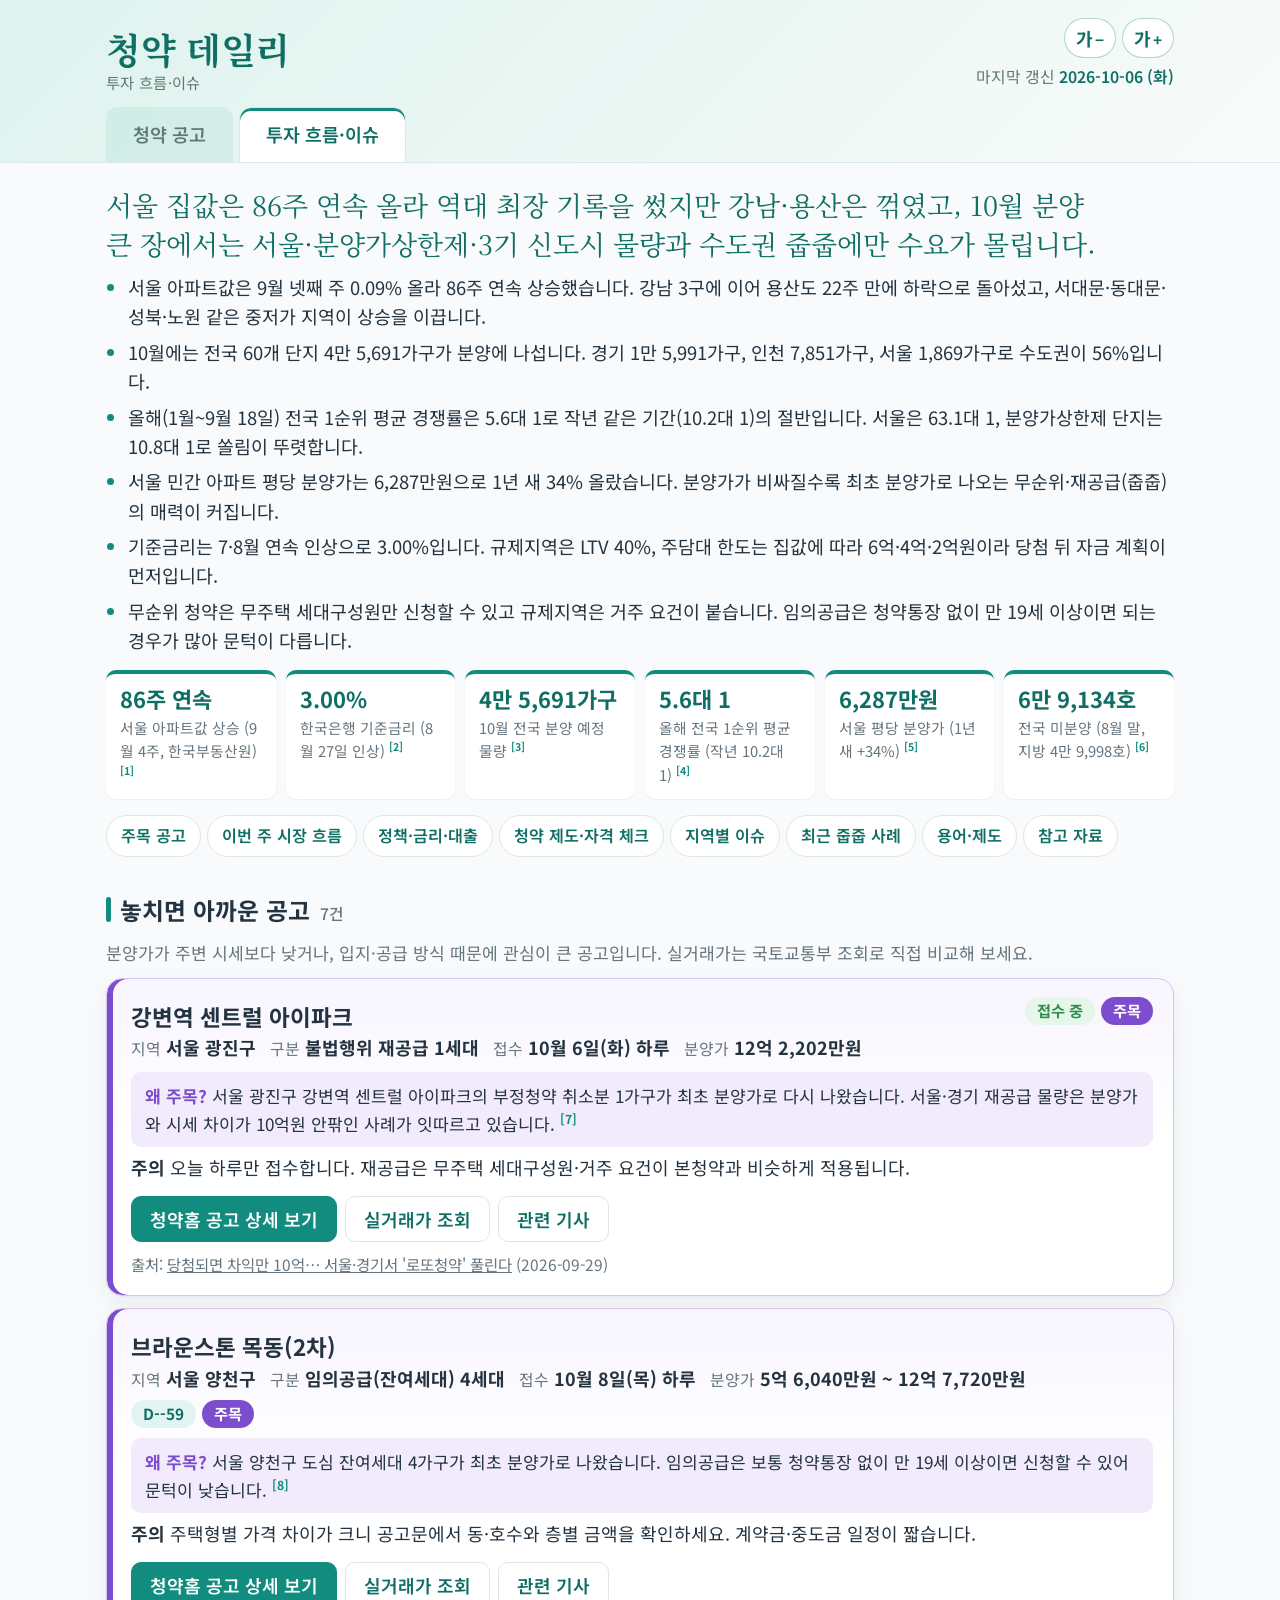
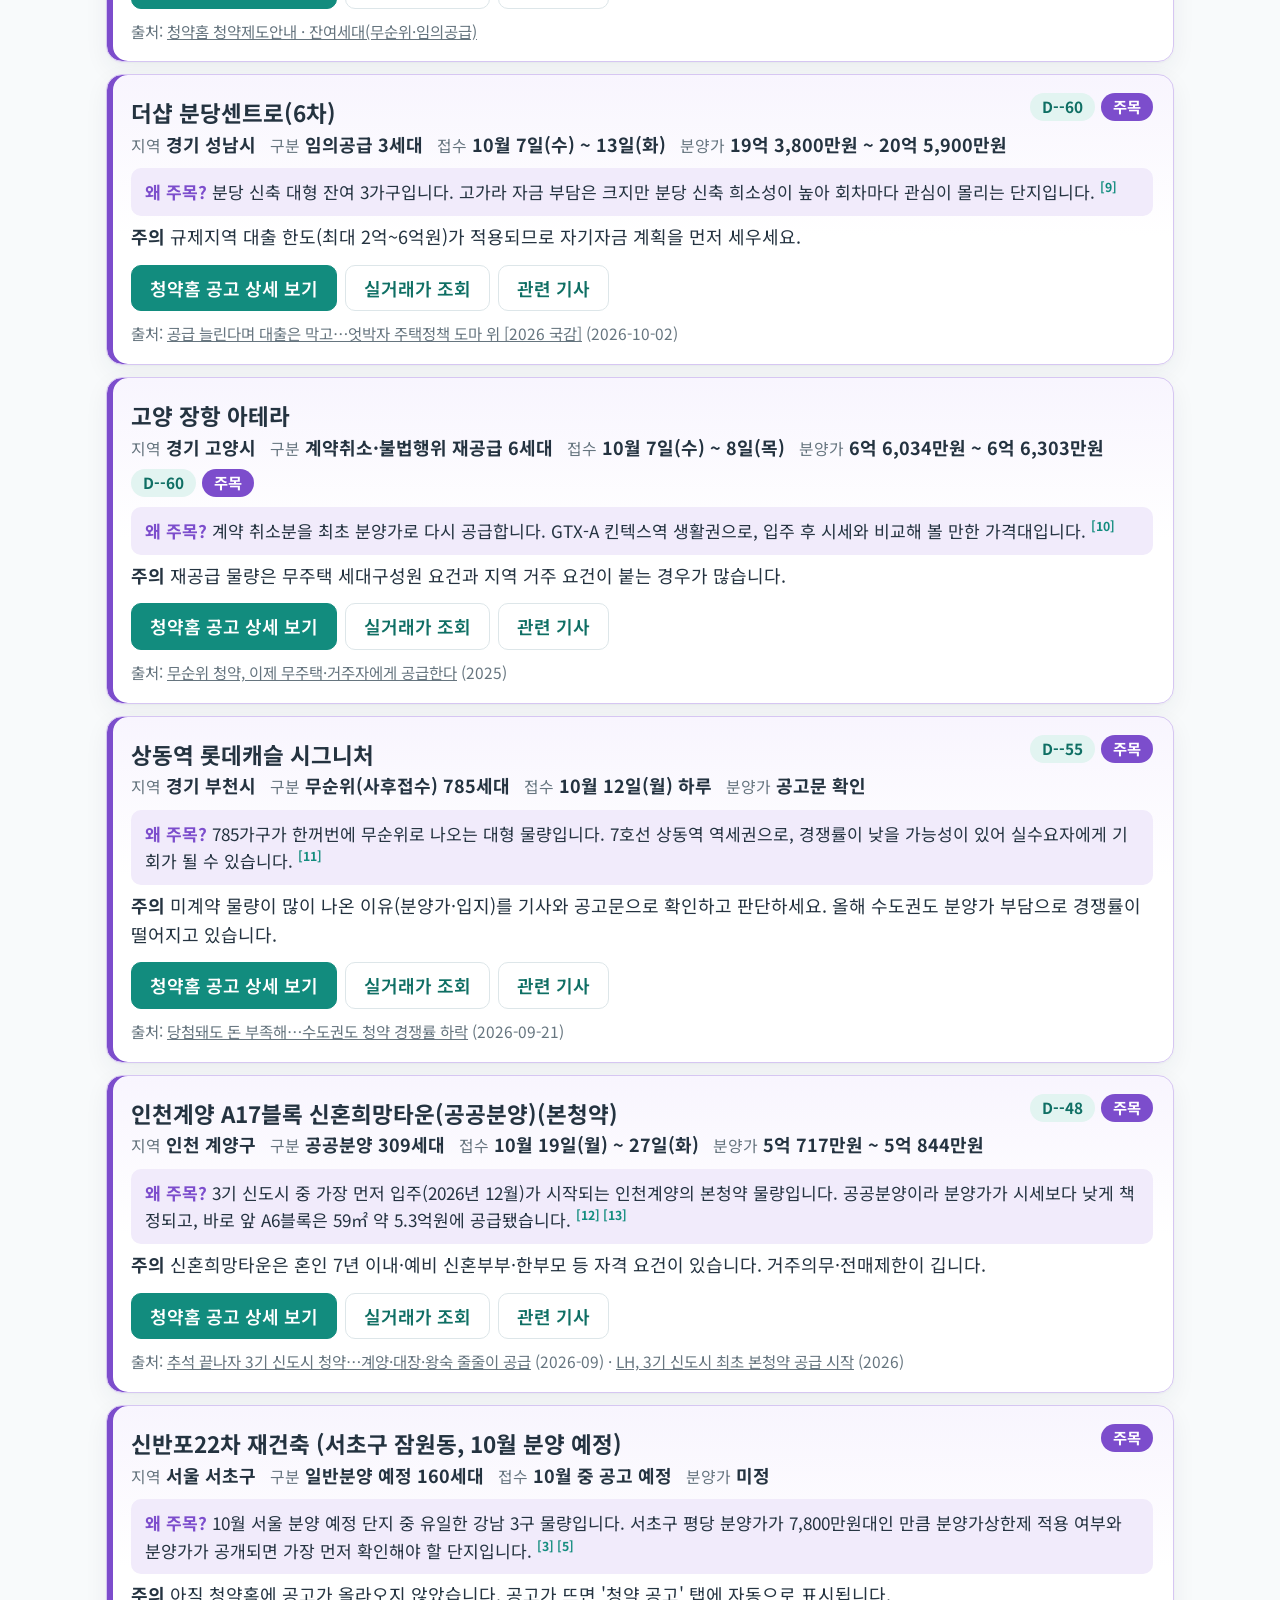
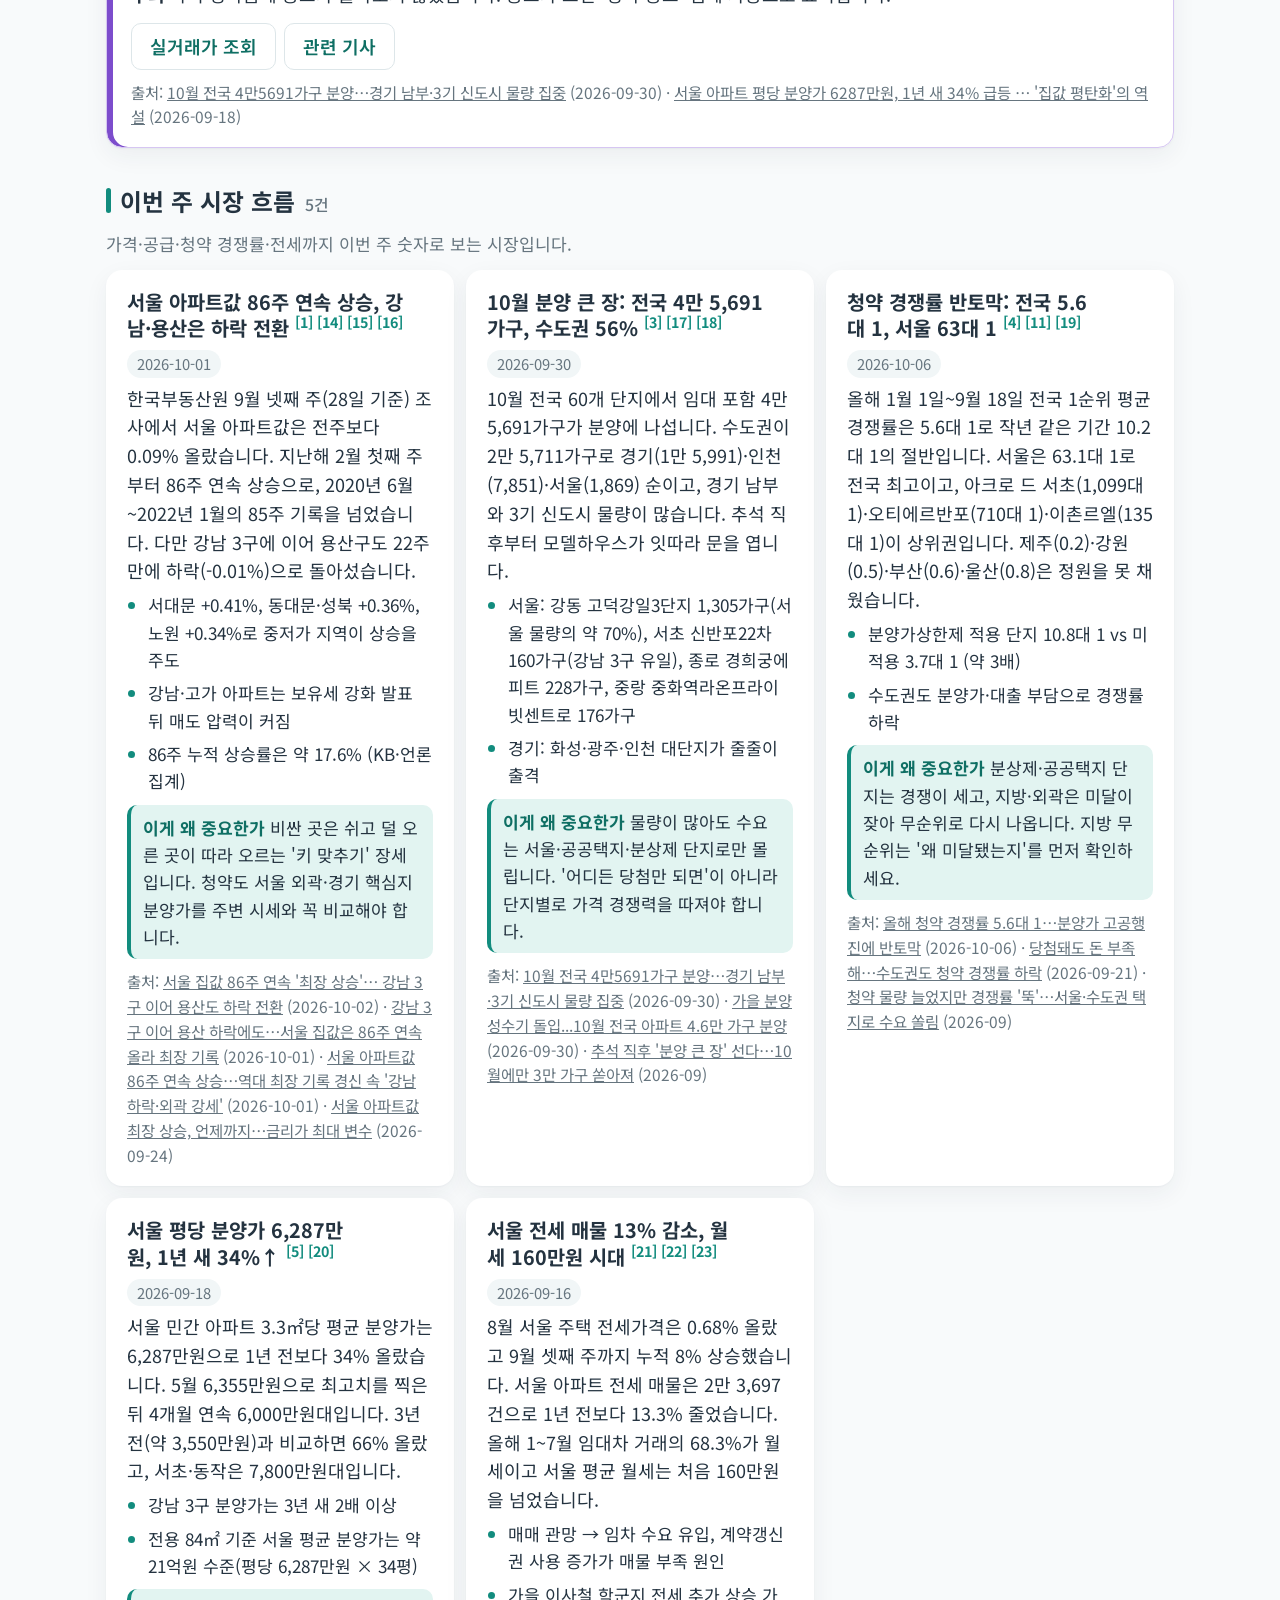
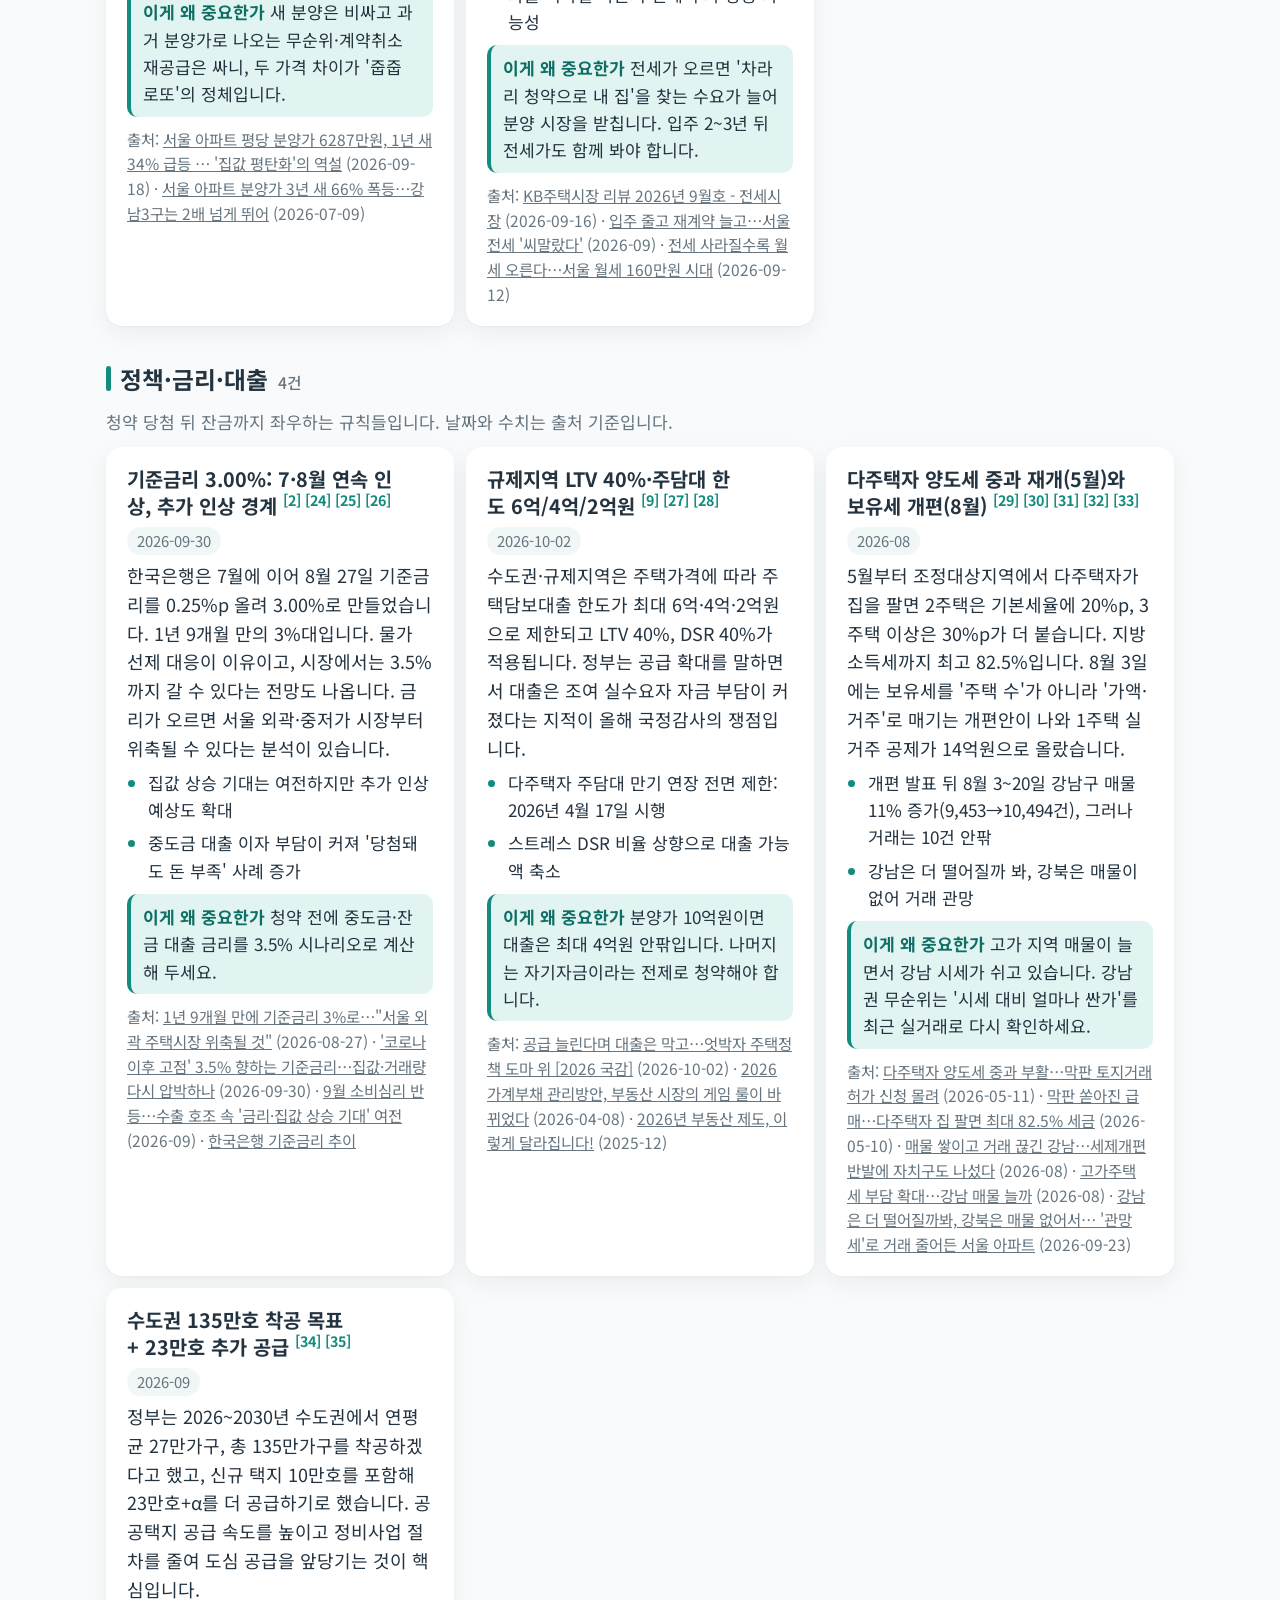
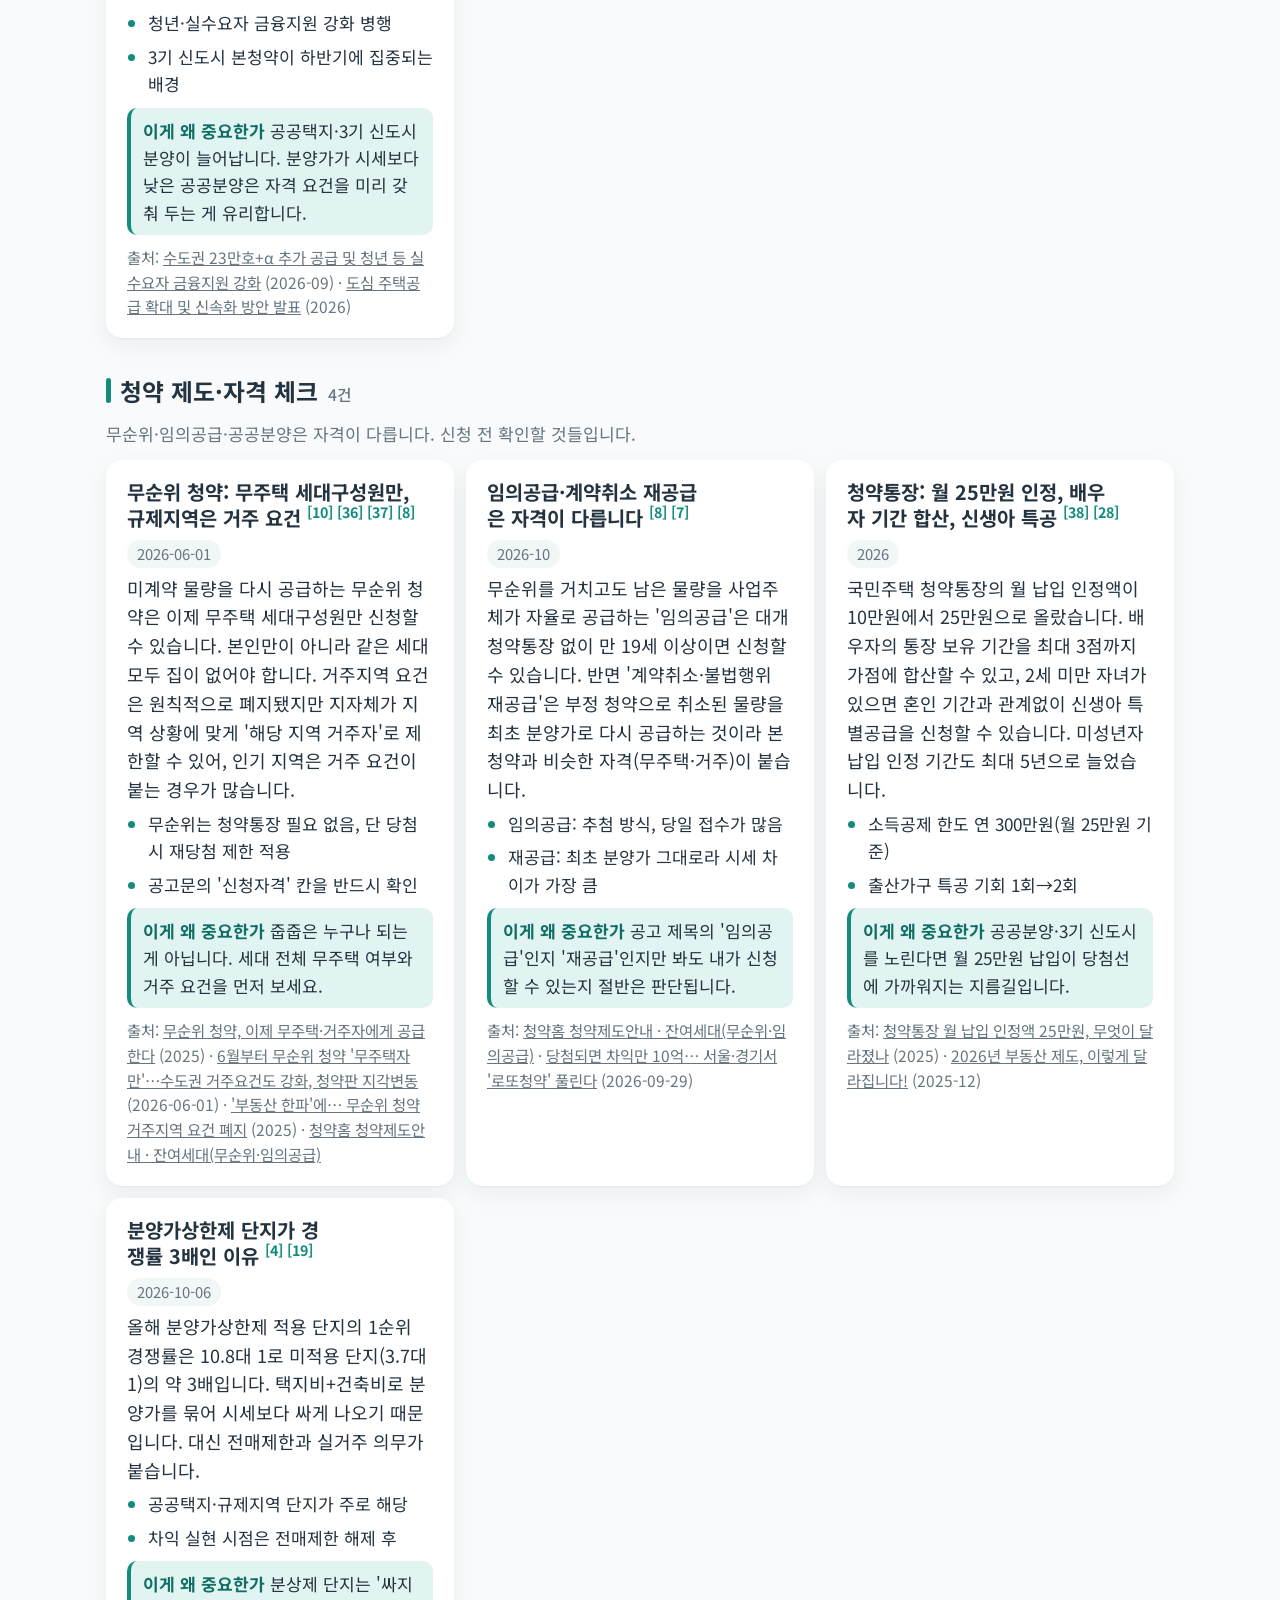
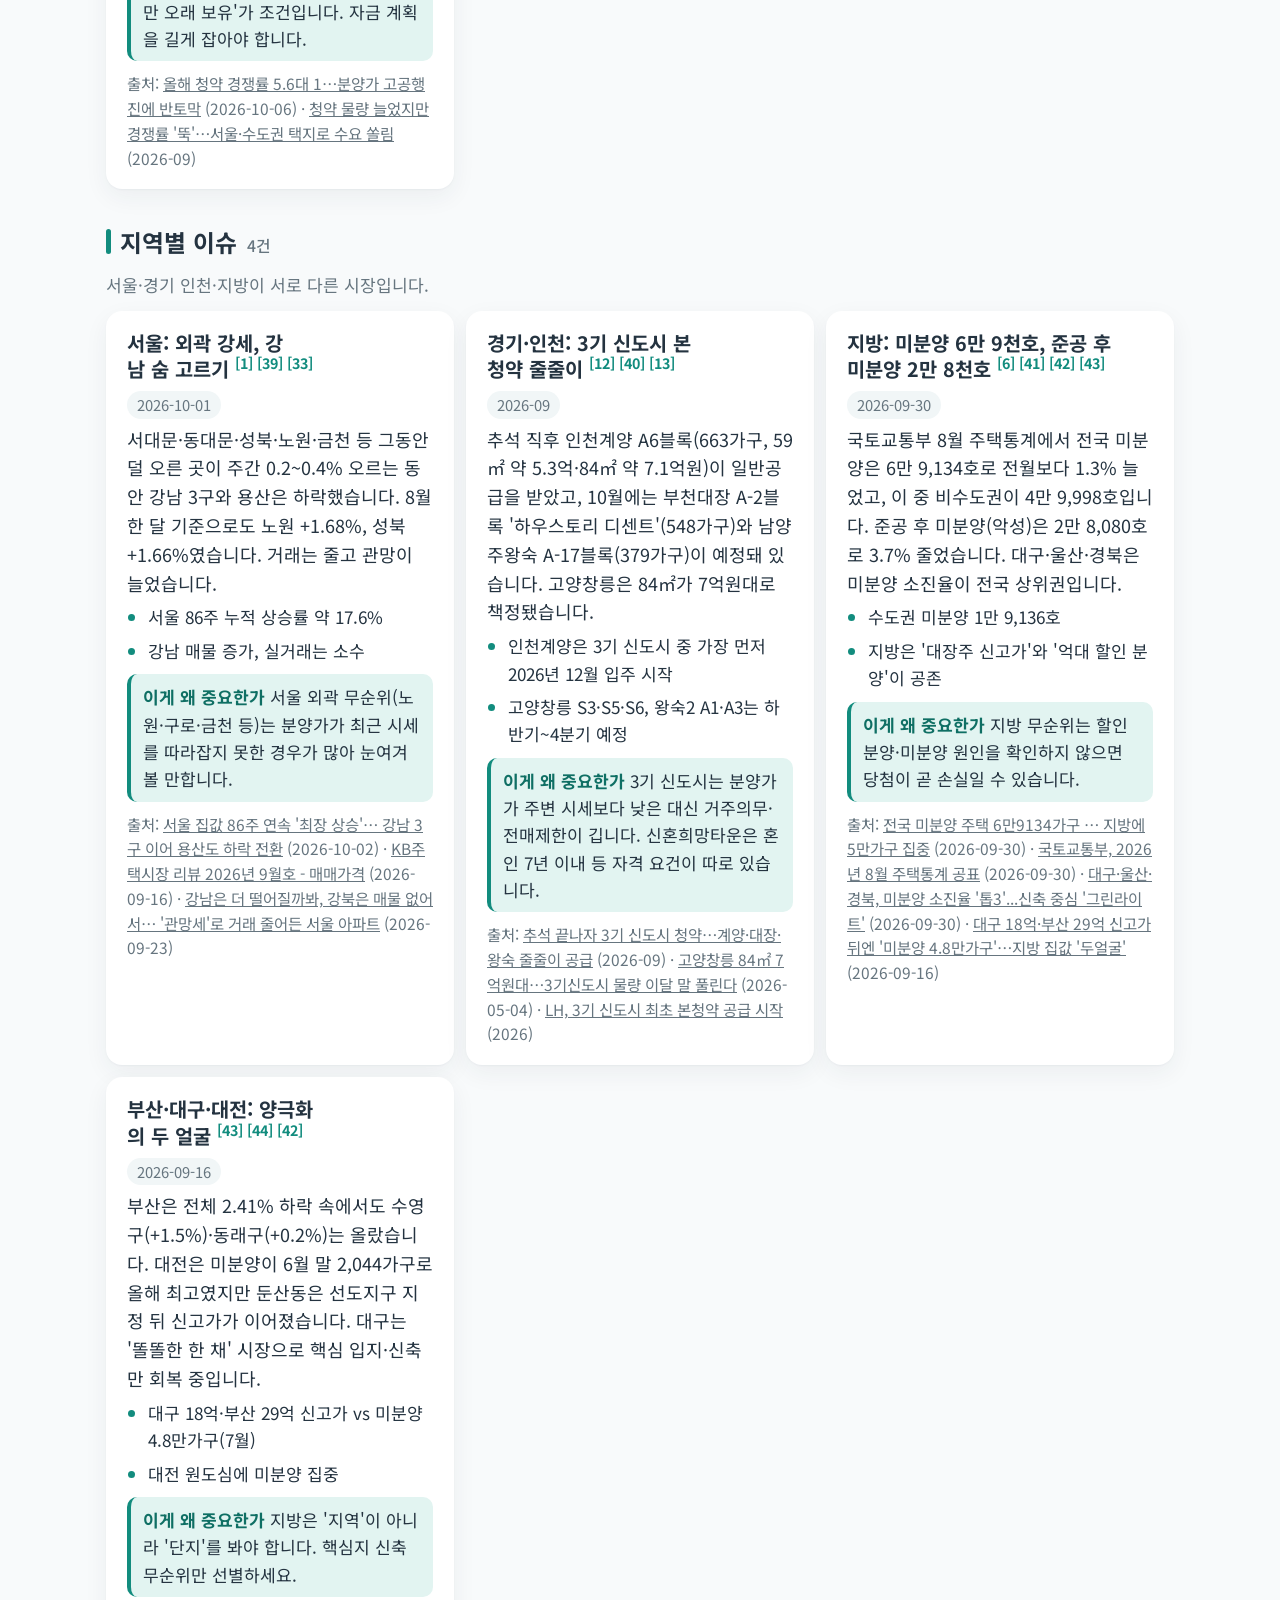
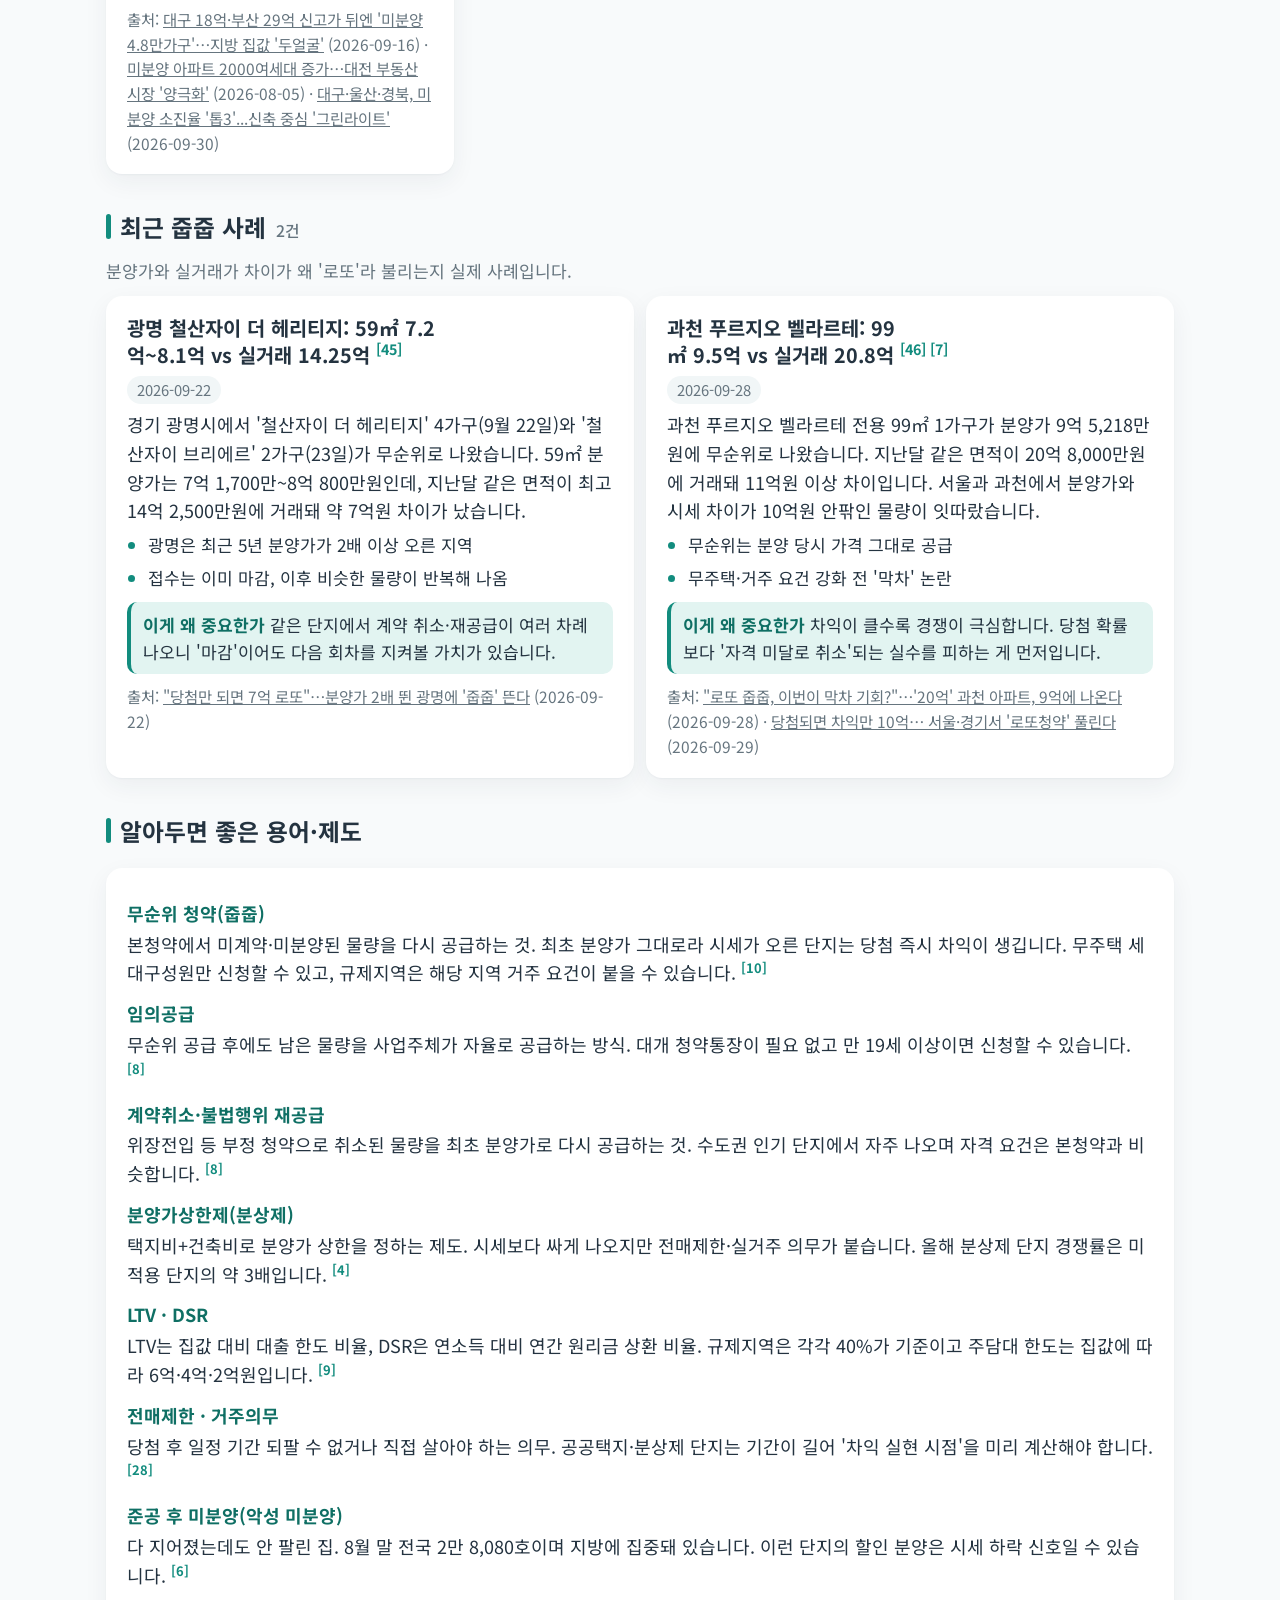
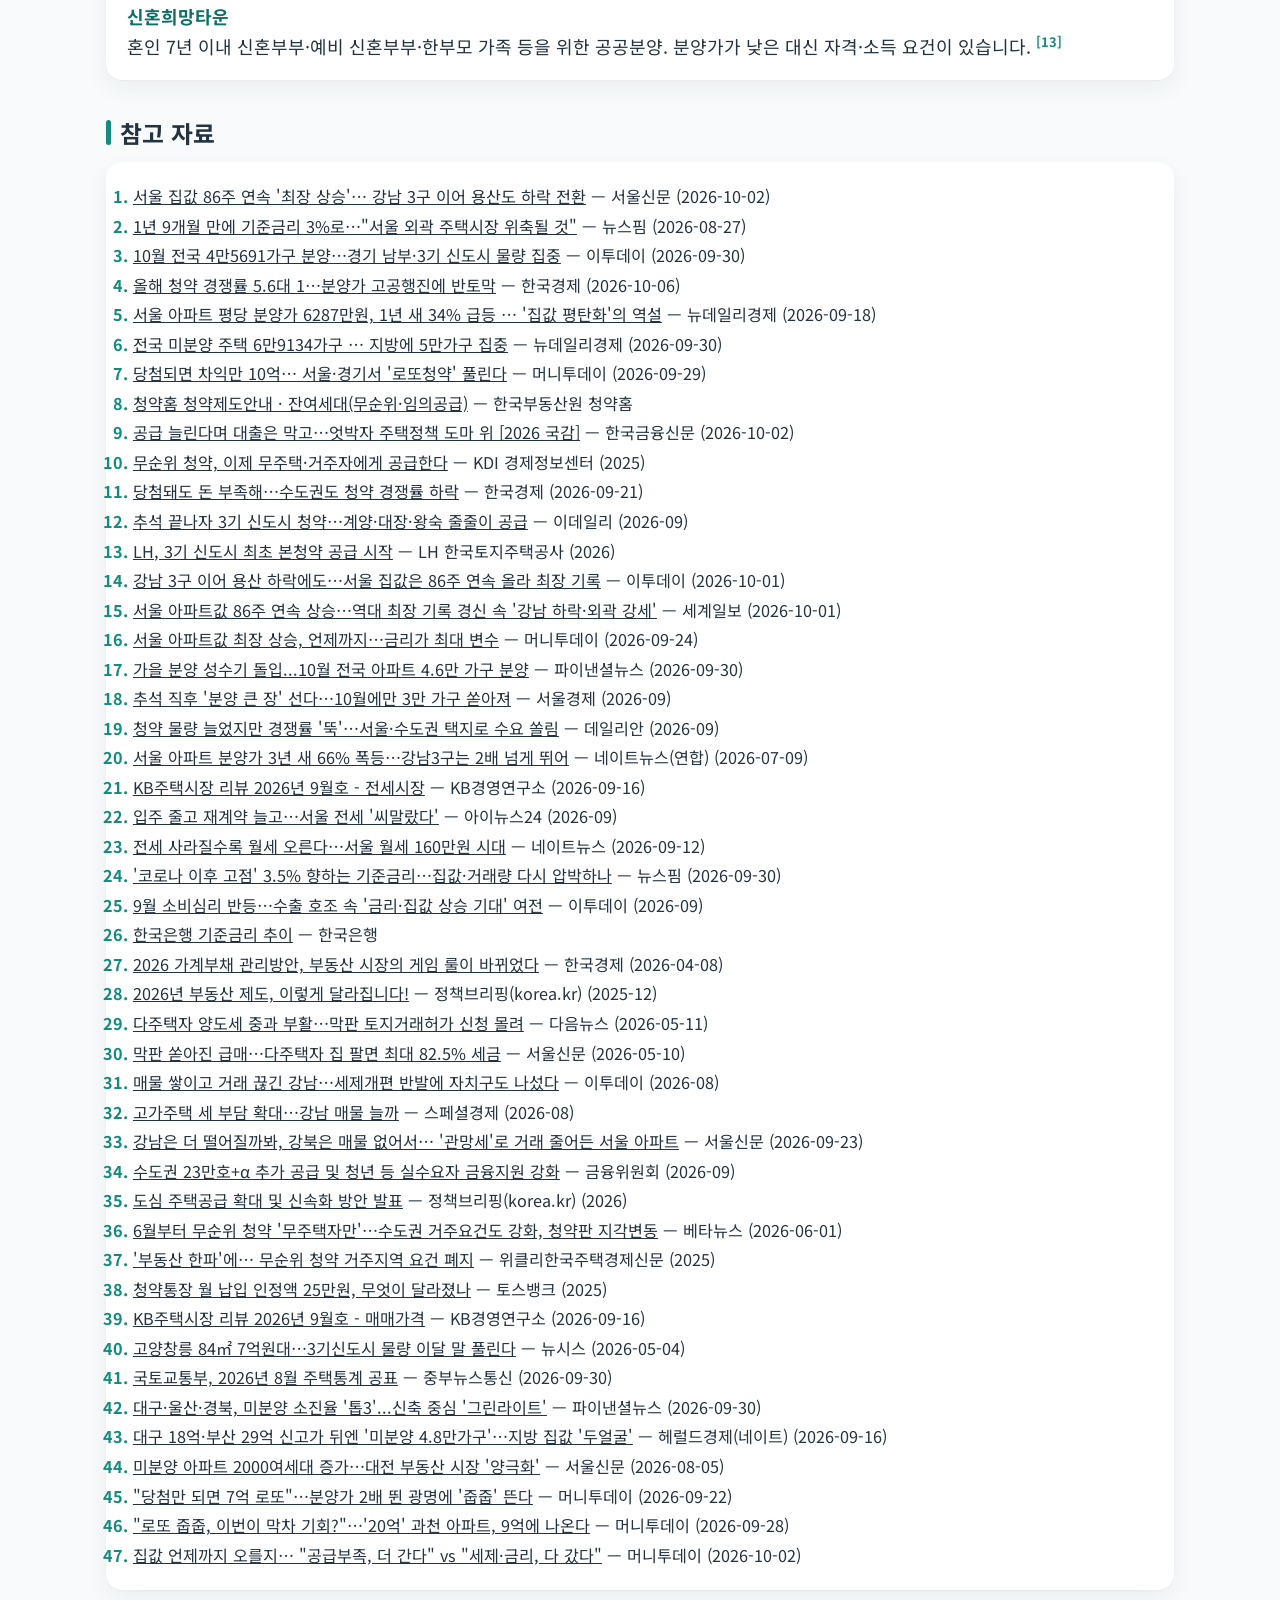
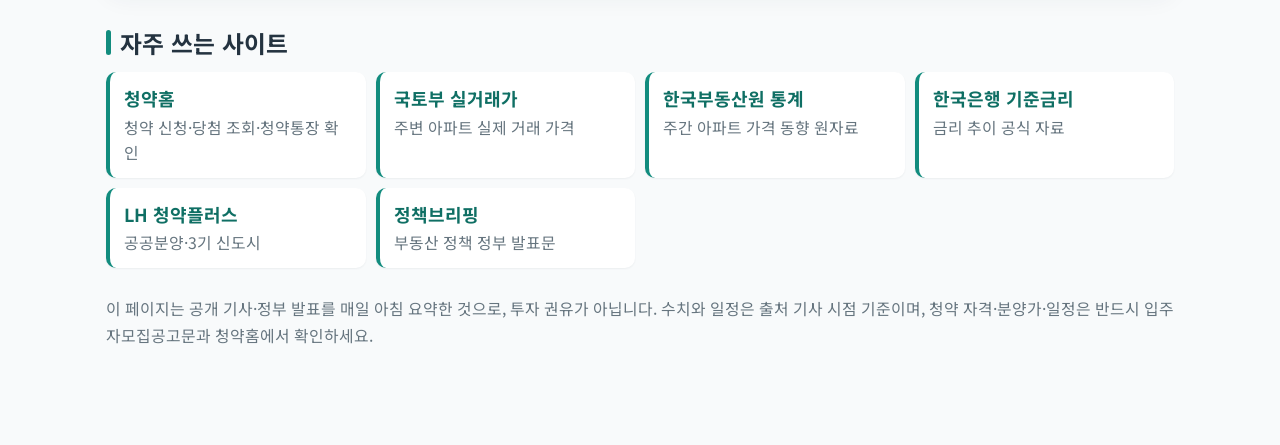
==== commit 4efcc7e2: "사용성 개선: 글자 크기 조절, 타일 빠른 필터, 정렬, 관심 공고, 시세·전화·달력·공유 버튼, 갱신 지연 경고, 추천 공고 실시간 상태, 유용한 링크 Co-Authored-By" ====
--- a/trends.html
+++ b/trends.html
@@ -16,7 +16,13 @@
   <div class="wrap">
     <div class="brand">
       <h1>청약 데일리<small>투자 흐름·이슈</small></h1>
-      <div class="updated" id="updated">불러오는 중…</div>
+      <div class="brand-right">
+        <div class="fontsize" role="group" aria-label="글자 크기">
+          <button type="button" id="font-down" aria-label="글자 작게">가<span>−</span></button>
+          <button type="button" id="font-up" aria-label="글자 크게">가<span>+</span></button>
+        </div>
+        <div class="updated" id="updated">불러오는 중…</div>
+      </div>
     </div>
     <nav class="tabs">
       <a href="index.html">청약 공고</a>
@@ -34,6 +40,8 @@
   <h2 id="sec-picks">놓치면 아까운 공고 <span class="count" id="picks-count"></span></h2>
   <p class="lead">분양가가 주변 시세보다 낮거나, 입지·공급 방식 때문에 관심이 큰 공고입니다. 실거래가는 국토교통부 조회로 직접 비교해 보세요.</p>
   <div id="picks" class="cards"></div>
+  <button class="btn toggle-closed" id="picks-closed-btn" type="button" hidden></button>
+  <div id="picks-closed" class="cards" hidden></div>
 
   <div id="sections"></div>
 
@@ -42,6 +50,18 @@
 
   <h2 id="sec-refs">참고 자료</h2>
   <ol class="refs card" id="refs"></ol>
+
+  <section class="links">
+    <h2>자주 쓰는 사이트</h2>
+    <div class="linkgrid">
+      <a href="https://www.applyhome.co.kr" target="_blank" rel="noopener"><b>청약홈</b><span>청약 신청·당첨 조회·청약통장 확인</span></a>
+      <a href="https://rt.molit.go.kr" target="_blank" rel="noopener"><b>국토부 실거래가</b><span>주변 아파트 실제 거래 가격</span></a>
+      <a href="https://www.reb.or.kr/r-one/" target="_blank" rel="noopener"><b>한국부동산원 통계</b><span>주간 아파트 가격 동향 원자료</span></a>
+      <a href="https://www.bok.or.kr/portal/singl/baseRate/list.do?dataSeCd=01&menuNo=200643" target="_blank" rel="noopener"><b>한국은행 기준금리</b><span>금리 추이 공식 자료</span></a>
+      <a href="https://apply.lh.or.kr" target="_blank" rel="noopener"><b>LH 청약플러스</b><span>공공분양·3기 신도시</span></a>
+      <a href="https://www.korea.kr" target="_blank" rel="noopener"><b>정책브리핑</b><span>부동산 정책 정부 발표문</span></a>
+    </div>
+  </section>
 
   <p class="note">이 페이지는 공개 기사·정부 발표를 매일 아침 요약한 것으로, 투자 권유가 아닙니다. 수치와 일정은 출처 기사 시점 기준이며, 청약 자격·분양가·일정은 반드시 입주자모집공고문과 청약홈에서 확인하세요.</p>
 </main>
@@ -67,6 +87,14 @@
 }
 function sourcesOf(i) { return i.sources && i.sources.length ? i.sources : (i.source ? [i.source] : []); }
 
+let LIVE = {};
+function liveStatus(p) {
+  const it = p.pblancNo && LIVE[p.pblancNo]; if (!it) return "";
+  if (it.status === "open") { const l = daysUntil(it.apply_end); return `<span class="pill open">접수 중${l === 0 ? " · 오늘 마감" : l > 0 ? " · " + l + "일 남음" : ""}</span>`; }
+  if (it.status === "upcoming") { const d = daysUntil(it.apply_start); return `<span class="pill upcoming">${d === 0 ? "오늘 접수" : d === 1 ? "내일 접수" : "D-" + d}</span>`; }
+  return `<span class="pill closed">접수 마감</span>`;
+}
+function isClosedPick(p) { const it = p.pblancNo && LIVE[p.pblancNo]; return !!(it && it.status === "closed"); }
 function pickCard(p) {
   const rows = [
     p.region ? `<span><span class="k">지역</span> <b>${esc(p.region)}</b></span>` : "",
@@ -77,7 +105,7 @@
   ].filter(Boolean).join("");
   const srcs = sourcesOf(p).concat(p.source_url && !sourcesOf(p).some(s => s.url === p.source_url) ? [{ title: "관련 기사", url: p.source_url }] : []);
   return `<article class="card hot">
-    <div class="card-top"><div style="min-width:0"><h3>${esc(p.name)}</h3><div class="pick-row">${rows}</div></div><span class="pill hot">주목</span></div>
+    <div class="card-top"><div style="min-width:0"><h3>${esc(p.name)}</h3><div class="pick-row">${rows}</div></div><span class="pills">${liveStatus(p)}<span class="pill hot">주목</span></span></div>
     <div class="why"><b>왜 주목?</b> ${esc(p.why)} ${refMarks(srcs)}</div>
     ${p.caution ? `<p><b>주의</b> ${esc(p.caution)}</p>` : ""}
     <div class="actions">
@@ -101,20 +129,29 @@
 }
 (async () => {
   try {
-    const t = await loadJSON("data/trends.json");
+    const [t, L] = await Promise.all([loadJSON("data/trends.json"), loadJSON("data/listings.json").catch(() => null)]);
+    if (L && L.items) L.items.forEach(i => { LIVE[i.pblancNo] = i; });
     document.getElementById("updated").innerHTML = `마지막 갱신 <b>${esc(t.updated_at)}</b>`;
     document.getElementById("headline").textContent = t.headline || "";
     document.getElementById("summary").innerHTML = (t.summary || []).map(s => `<li>${esc(s)}</li>`).join("");
     document.getElementById("kpi").innerHTML = (t.kpis || []).map(k => `<div><div class="v">${esc(k.value)}</div><div class="k">${esc(k.label)}${k.source ? " " : ""}${refMarks(k.source ? [k.source] : [])}</div></div>`).join("");
-    const picks = t.picks || [];
-    document.getElementById("picks-count").textContent = picks.length + "건";
-    document.getElementById("picks").innerHTML = picks.length ? picks.map(pickCard).join("") : `<div class="empty">오늘은 특별히 꼽을 공고가 없습니다.</div>`;
+    const allPicks = t.picks || [];
+    const picks = allPicks.filter(p => !isClosedPick(p)), closedPicks = allPicks.filter(isClosedPick);
+    document.getElementById("picks-count").textContent = picks.length + "건" + (closedPicks.length ? ` (마감 ${closedPicks.length}건 별도)` : "");
+    document.getElementById("picks").innerHTML = picks.length ? picks.map(pickCard).join("") : `<div class="empty">오늘 접수 중·예정인 추천 공고가 없습니다. 새 공고가 올라오면 아침 갱신 때 다시 고릅니다.</div>`;
+    const pcb = document.getElementById("picks-closed-btn"), pcl = document.getElementById("picks-closed");
+    if (closedPicks.length) { pcb.hidden = false; pcb.textContent = `마감된 추천 공고 보기 (${closedPicks.length}건)`; pcl.innerHTML = closedPicks.map(pickCard).join(""); pcb.addEventListener("click", () => { pcl.hidden = !pcl.hidden; pcb.textContent = (pcl.hidden ? "마감된 추천 공고 보기" : "마감된 추천 공고 접기") + ` (${closedPicks.length}건)`; }); }
     const secs = t.sections || [];
     document.getElementById("sections").innerHTML = secs.map((s, n) => `<h2 id="sec-${n}">${esc(s.title)} <span class="count">${(s.items || []).length}건</span></h2>${s.lead ? `<p class="lead">${esc(s.lead)}</p>` : ""}<div class="grid-2">${(s.items || []).map(itemCard).join("")}</div>`).join("");
     document.getElementById("glossary").innerHTML = (t.glossary || []).map(g => `<dt>${esc(g.term)}</dt><dd>${esc(g.desc)}${g.source ? " " + refMarks([g.source]) : ""}</dd>`).join("");
     (t.sources || []).forEach(refNo);
     document.getElementById("refs").innerHTML = REFS.map((s, i) => `<li id="ref-${i + 1}"><a href="${esc(s.url)}" target="_blank" rel="noopener">${esc(s.title || s.url)}</a>${s.publisher ? ` — ${esc(s.publisher)}` : ""}${s.date ? ` (${esc(s.date)})` : ""}</li>`).join("");
     document.getElementById("toc").innerHTML = [`<a href="#sec-picks">주목 공고</a>`].concat(secs.map((s, n) => `<a href="#sec-${n}">${esc(s.title)}</a>`), [`<a href="#sec-glossary">용어·제도</a>`, `<a href="#sec-refs">참고 자료</a>`]).join("");
+    let fontStep = store("cy-font") || 0;
+    const applyFont = () => { document.documentElement.style.fontSize = (112.5 + fontStep * 12.5) + "%"; };
+    applyFont();
+    document.getElementById("font-up").addEventListener("click", () => { fontStep = Math.min(3, fontStep + 1); store("cy-font", fontStep); applyFont(); });
+    document.getElementById("font-down").addEventListener("click", () => { fontStep = Math.max(-1, fontStep - 1); store("cy-font", fontStep); applyFont(); });
     const tt = document.getElementById("totop");
     window.addEventListener("scroll", () => tt.classList.toggle("show", window.scrollY > 600), { passive: true });
     tt.addEventListener("click", () => window.scrollTo({ top: 0 }));
--- a/assets/style.css
+++ b/assets/style.css
@@ -1,10 +1,10 @@
-/* 청약 데일리 — 큰 글자·높은 대비·단순한 구조. 밝은 민트 머리글 + 흰 카드, 강조는 청록, 주목 공고는 산호색. 항상 밝은 테마 */
+/* 청약 데일리 — 큰 글자·높은 대비·단순한 구조. 밝은 민트 머리글 + 흰 카드, 강조는 청록, 주목 공고는 보라색. 항상 밝은 테마 */
 :root {
   --bg: #f8fafb; --surface: #ffffff; --surface-2: #f1f6f7; --surface-3: #e5eef0;
   --ink: #243340; --muted: #66757f; --line: #dde6e9;
   --accent: #128c7e; --accent-deep: #0f6f64; --accent-ink: #ffffff; --accent-soft: #e2f4f1;
   --band: linear-gradient(135deg, #dff3ee 0%, #ecf7f4 55%, #f8fbfa 100%); --band-ink: #0f6f64; --band-muted: #5f7a76;
-  --hot: #e8692d; --hot-bg: #fff2ea; --hot-line: #f9cdb4; --hot-soft: #fff8f3;
+  --hot: #7c4dcc; --hot-bg: #f1ebfb; --hot-line: #d6c6f2; --hot-soft: #f8f5fe;
   --good: #2f8f4e; --good-bg: #e6f6ea;
   --warn: #8a5a00; --warn-bg: #fff6d9;
   --font-body: "Noto Sans KR", "Apple SD Gothic Neo", "Malgun Gothic", sans-serif;
@@ -229,3 +229,44 @@
   .region-grid { grid-template-columns: repeat(2, 1fr); }
   .totop { padding: 6px 12px; font-size: .9rem; min-height: 42px; }
 }
+
+/* ── 사용성 추가 요소 ── */
+.brand-right { display: flex; flex-direction: column; align-items: flex-end; gap: 6px; }
+.fontsize { display: flex; gap: 6px; }
+.fontsize button { min-height: 40px; min-width: 52px; border-radius: 999px; border: 1.5px solid rgba(18,140,126,.35); background: var(--surface); color: var(--accent-deep); font-weight: 700; cursor: pointer; padding: 4px 10px; line-height: 1; }
+.fontsize button span { font-size: .85em; margin-left: 2px; }
+.fontsize button:hover { background: var(--accent-soft); }
+button.stat { font: inherit; text-align: left; cursor: pointer; border-left: none; border-right: none; border-bottom: none; transition: transform .1s, box-shadow .1s; }
+button.stat:hover { box-shadow: var(--shadow); transform: translateY(-1px); }
+button.stat.on { outline: 3px solid var(--accent); outline-offset: 1px; background: var(--accent-soft); }
+button.stat.good.on { outline-color: var(--good); background: var(--good-bg); }
+button.stat.hot.on { outline-color: var(--hot); background: var(--hot-bg); }
+.stat .hint { color: var(--muted); font-size: .74rem; margin-top: 4px; }
+.stale { margin-top: 14px; padding: 10px 14px; background: var(--warn-bg); color: var(--warn); border-radius: var(--radius-s); font-weight: 600; }
+.linkbtn { background: none; border: none; color: var(--accent); text-decoration: underline; cursor: pointer; padding: 0; font-size: .95rem; }
+.crit { margin: 0 0 12px; padding: 10px 14px; background: var(--surface-2); border-radius: var(--radius-s); font-size: .93rem; color: var(--ink); line-height: 1.7; }
+.crit b { color: var(--accent-deep); }
+.toolbar select.small { font: inherit; font-size: .92rem; min-height: 38px; border: 1.5px solid var(--line); border-radius: 999px; padding: 4px 12px; background: var(--surface); color: var(--ink); }
+.fav-chip.on { background: var(--hot); border-color: var(--hot); color: #fff; }
+.star { font: inherit; font-size: 1.25rem; line-height: 1; min-width: 44px; min-height: 36px; border-radius: 999px; border: 1.5px solid var(--line); background: var(--surface); color: var(--muted); cursor: pointer; padding: 2px 10px; }
+.star.on { color: #fff; background: var(--hot); border-color: var(--hot); }
+.card.fav { border-color: var(--hot-line); }
+.sub-actions { margin-top: 8px; }
+.btn.ghost { min-height: 40px; padding: 6px 12px; font-size: .9rem; font-weight: 500; color: var(--ink); background: var(--surface-2); border-color: transparent; }
+.btn.ghost:hover { background: var(--surface-3); }
+.toast { position: fixed; left: 50%; bottom: calc(76px + env(safe-area-inset-bottom, 0px)); transform: translateX(-50%) translateY(20px); background: var(--ink); color: #fff; padding: 10px 18px; border-radius: 999px; font-size: .95rem; opacity: 0; pointer-events: none; transition: opacity .2s, transform .2s; z-index: 7; max-width: calc(100% - 32px); text-align: center; }
+.toast.show { opacity: .95; transform: translateX(-50%) translateY(0); }
+.links { margin-top: 12px; }
+.linkgrid { display: grid; grid-template-columns: repeat(auto-fit, minmax(240px, 1fr)); gap: 10px; }
+.linkgrid a { display: block; text-decoration: none; background: var(--surface); border-radius: var(--radius-s); padding: 12px 14px; box-shadow: var(--shadow-sm); color: var(--ink); border-left: 4px solid var(--accent); }
+.linkgrid a:hover { box-shadow: var(--shadow); }
+.linkgrid a b { display: block; color: var(--accent-deep); }
+.linkgrid a span { display: block; color: var(--muted); font-size: .88rem; margin-top: 2px; }
+.view-grid .sub-actions .btn, .view-compact .sub-actions .btn { flex: 1 1 30%; }
+.view-compact .card:not(.expanded) .sub-actions { display: none; }
+.live-status { margin: 6px 0 0; }
+@media (max-width: 600px) {
+  .brand-right { align-items: flex-start; width: 100%; flex-direction: row; justify-content: space-between; align-items: center; }
+  .stat .hint { display: none; }
+  .sub-actions .btn { flex: 1 1 30%; font-size: .86rem; padding: 6px 8px; }
+}
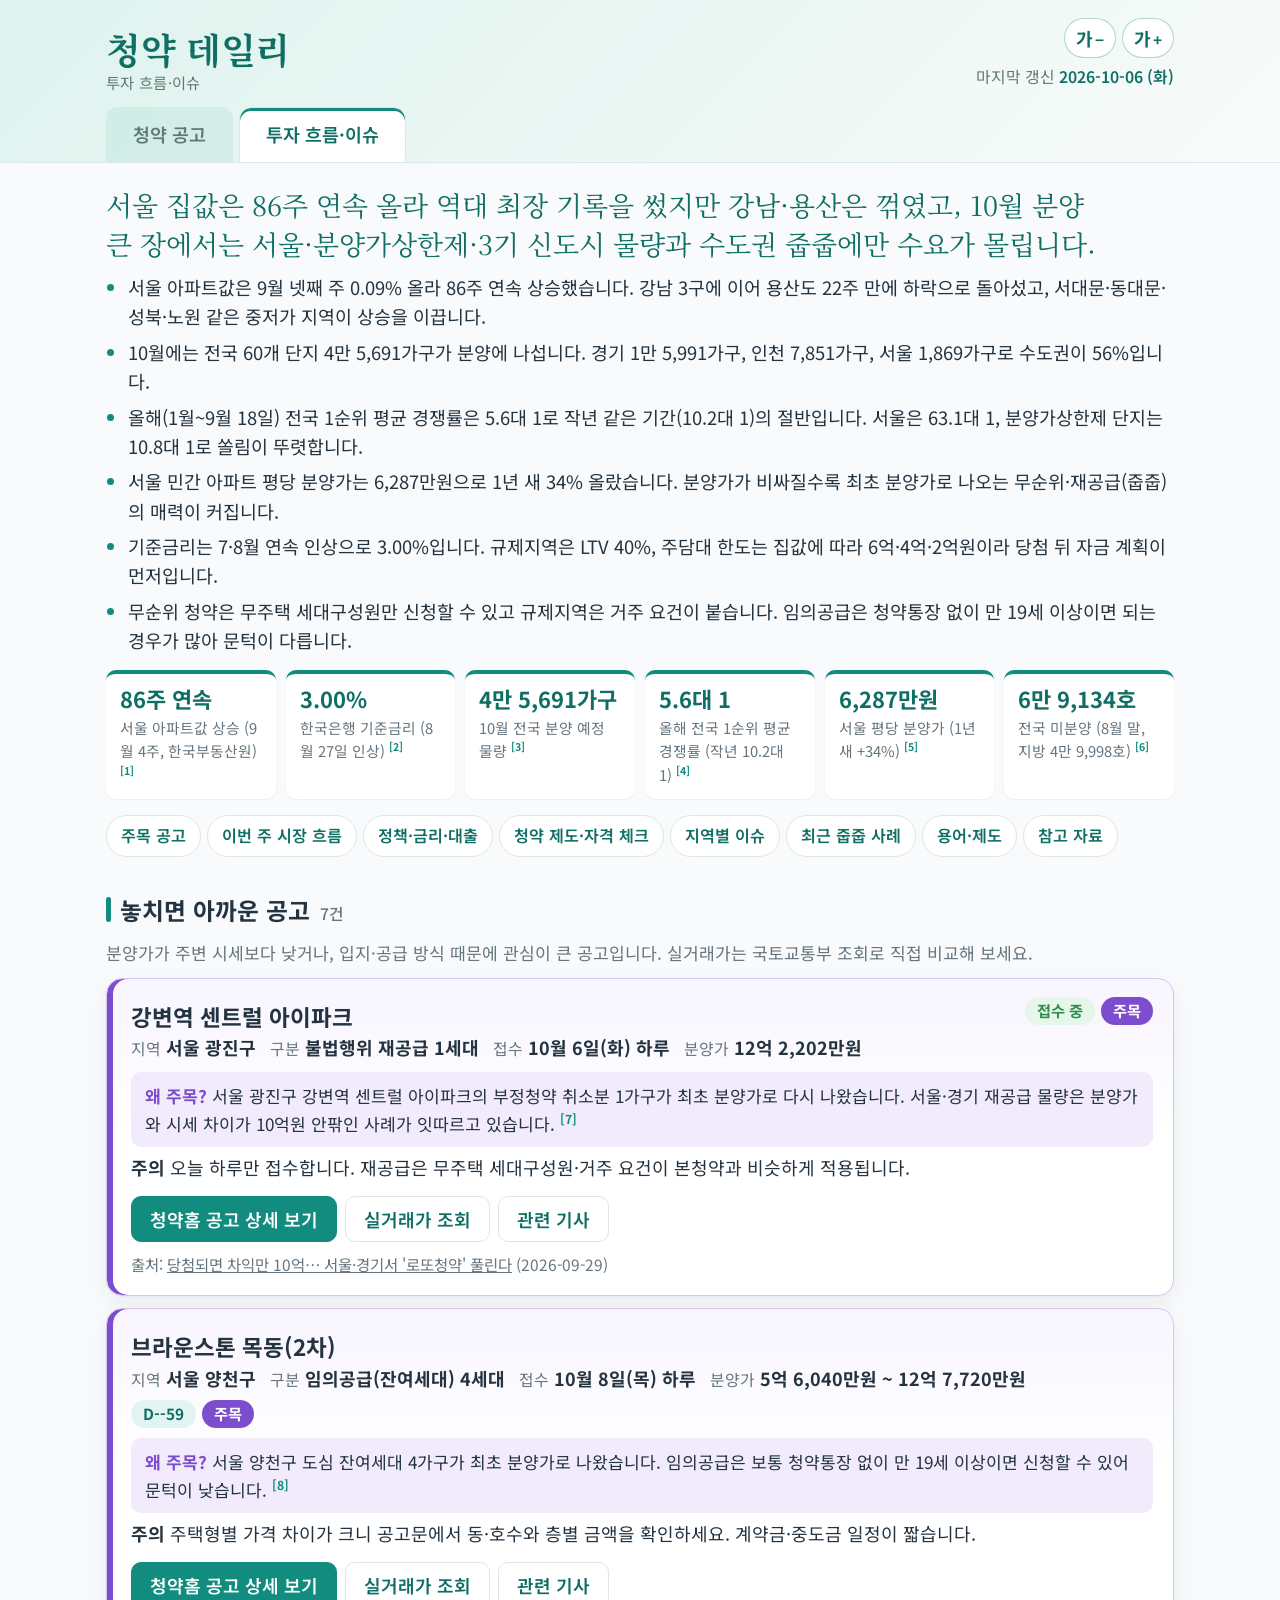
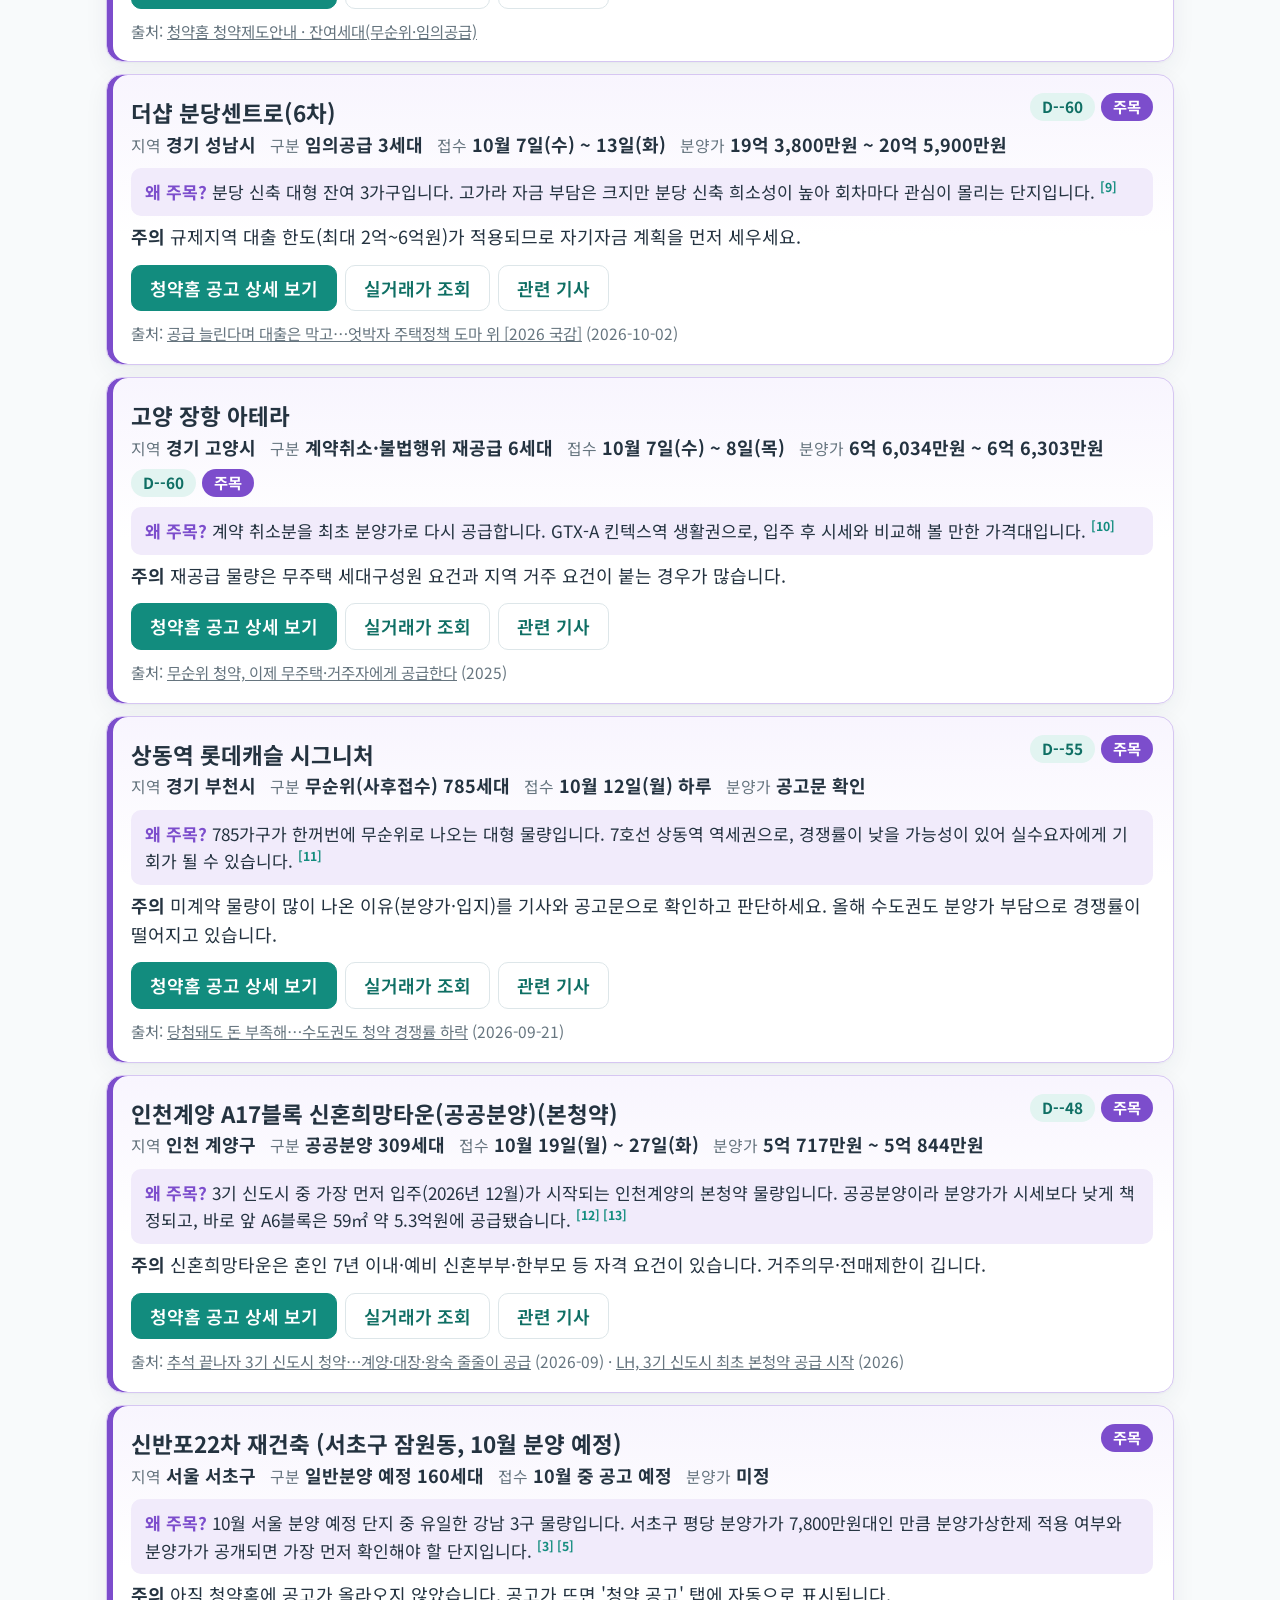
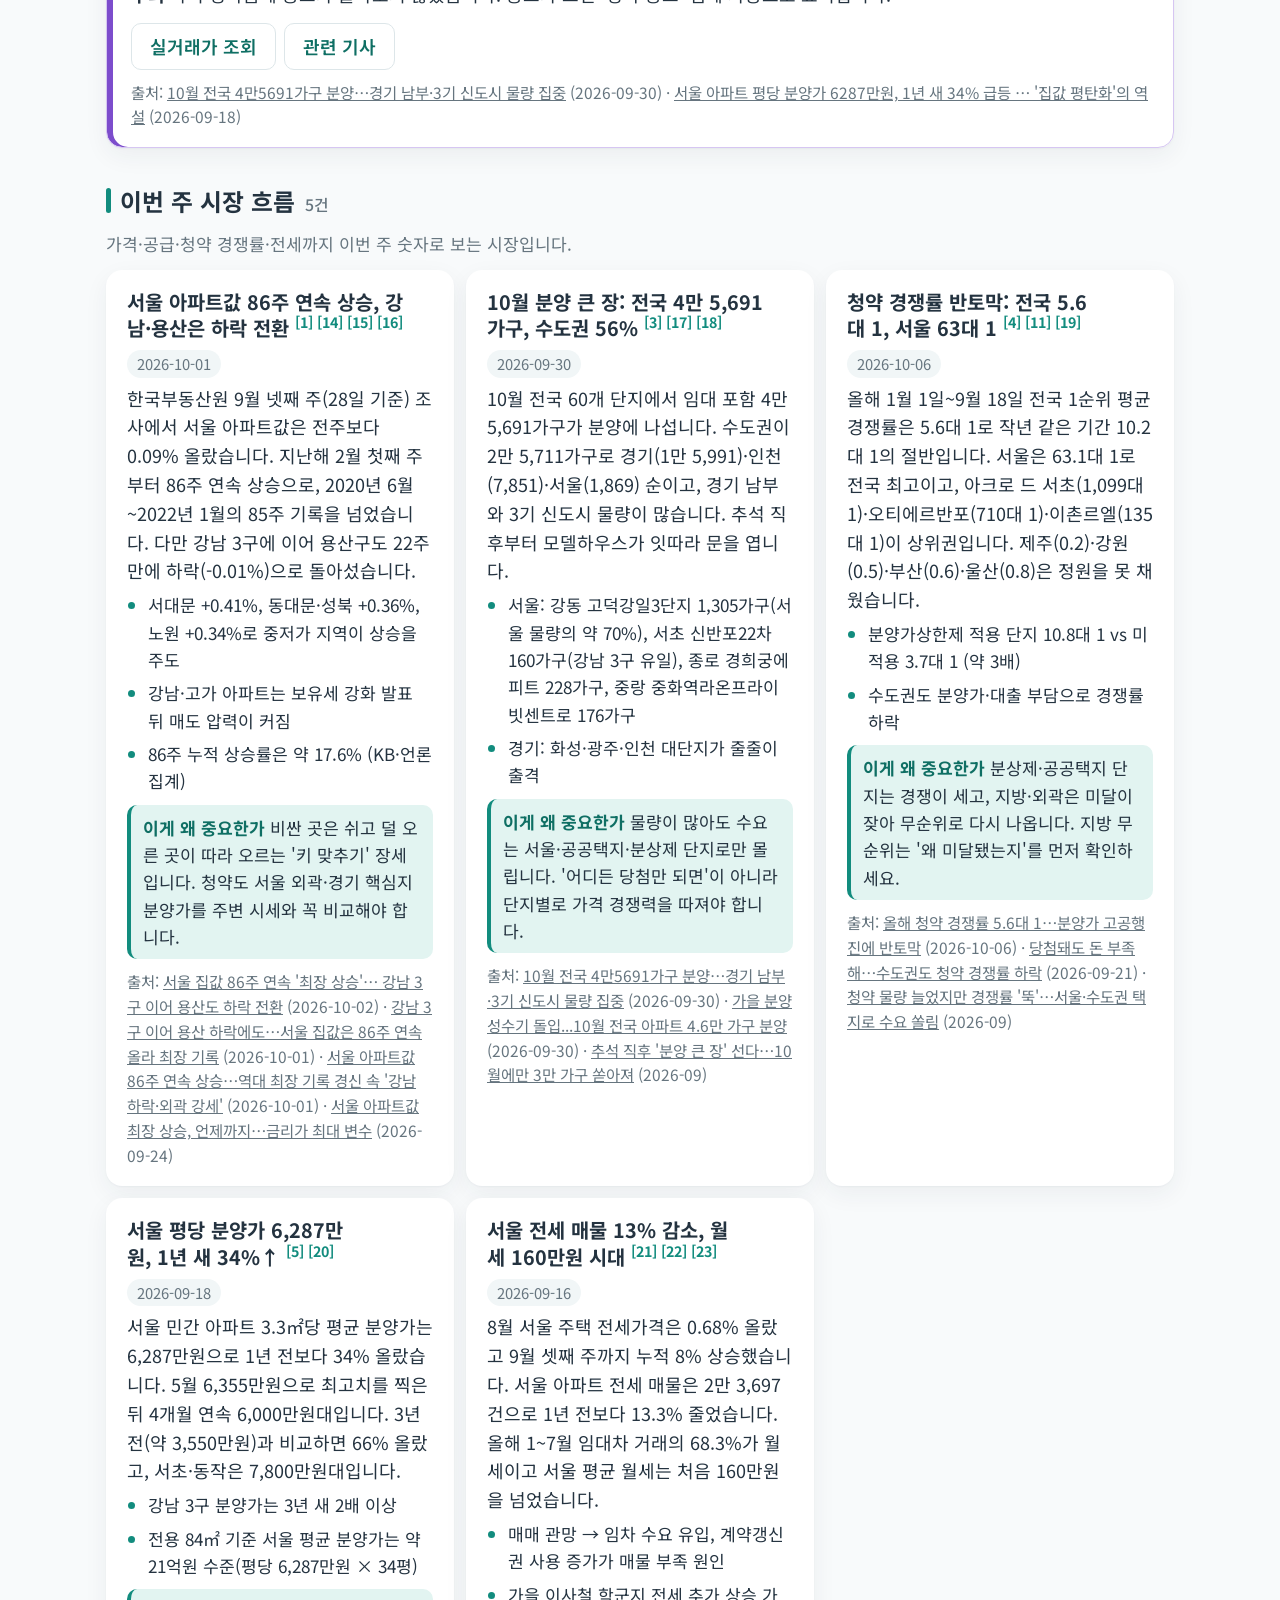
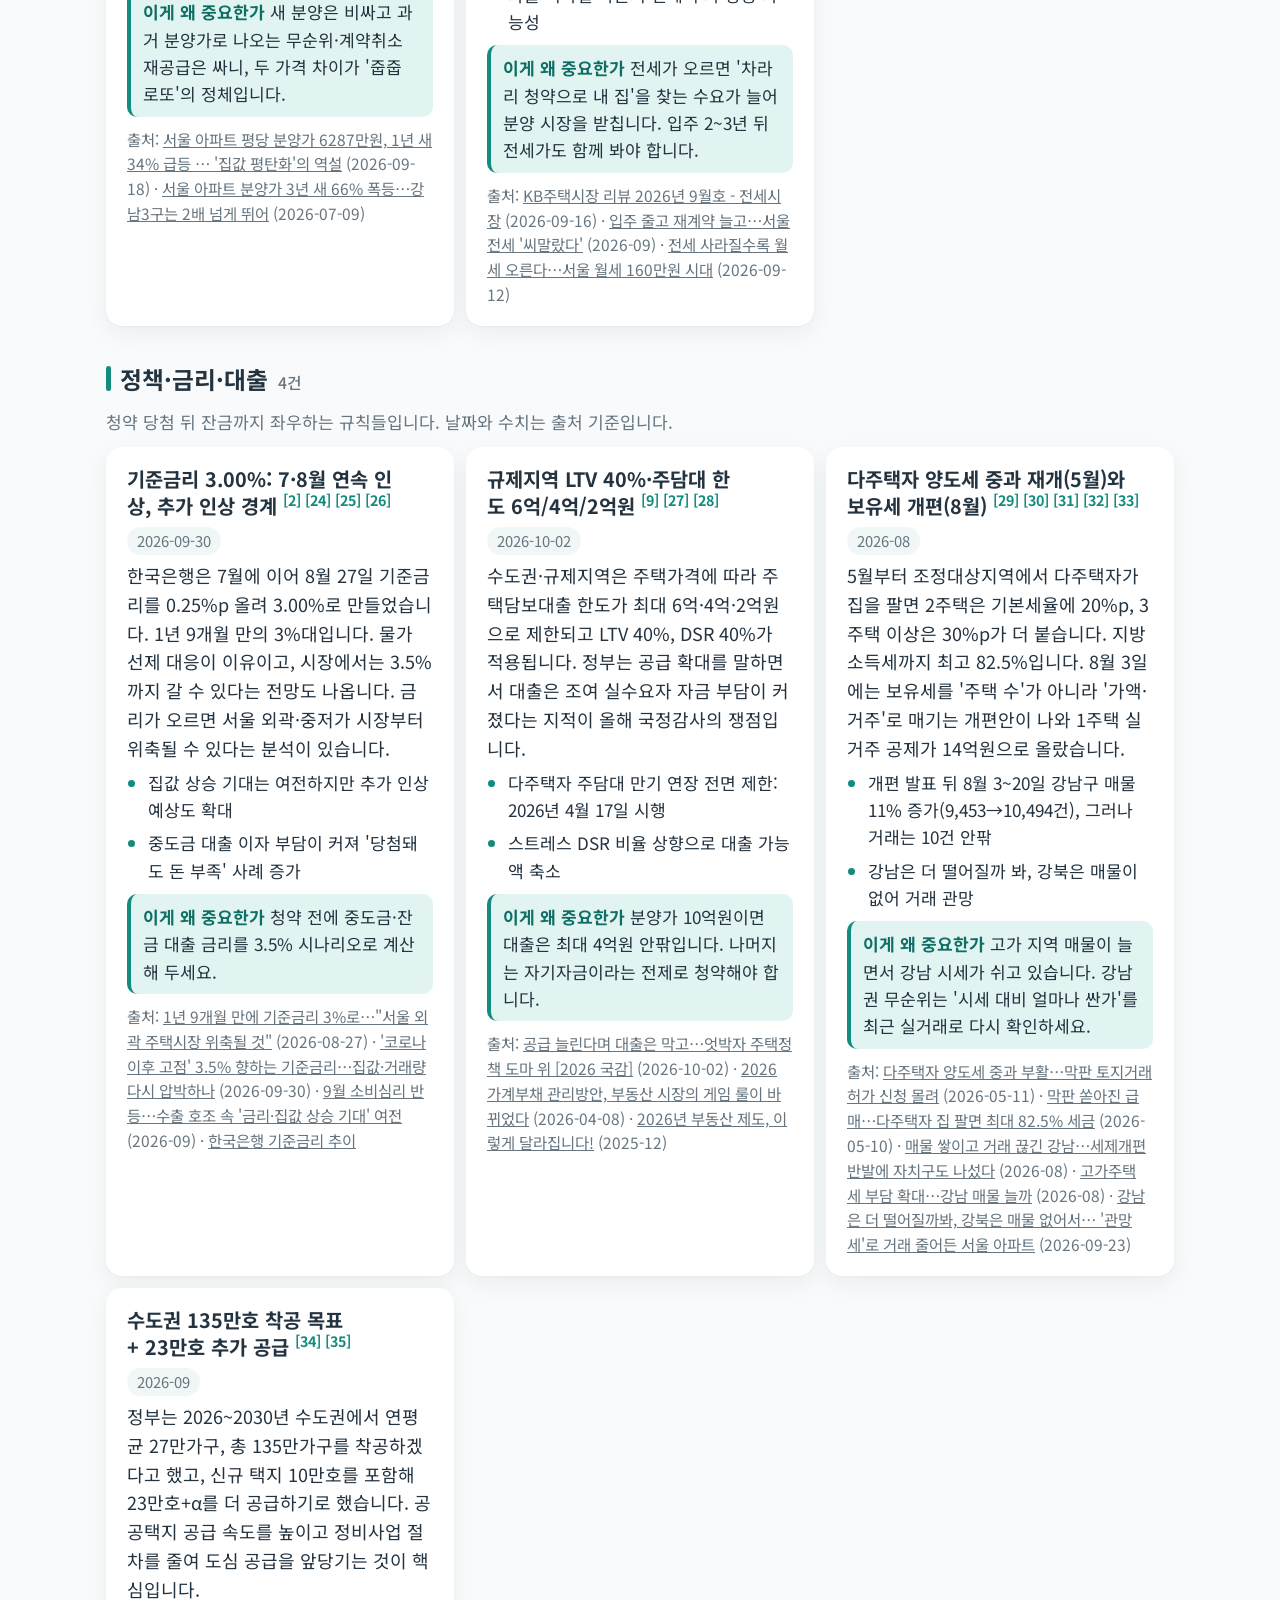
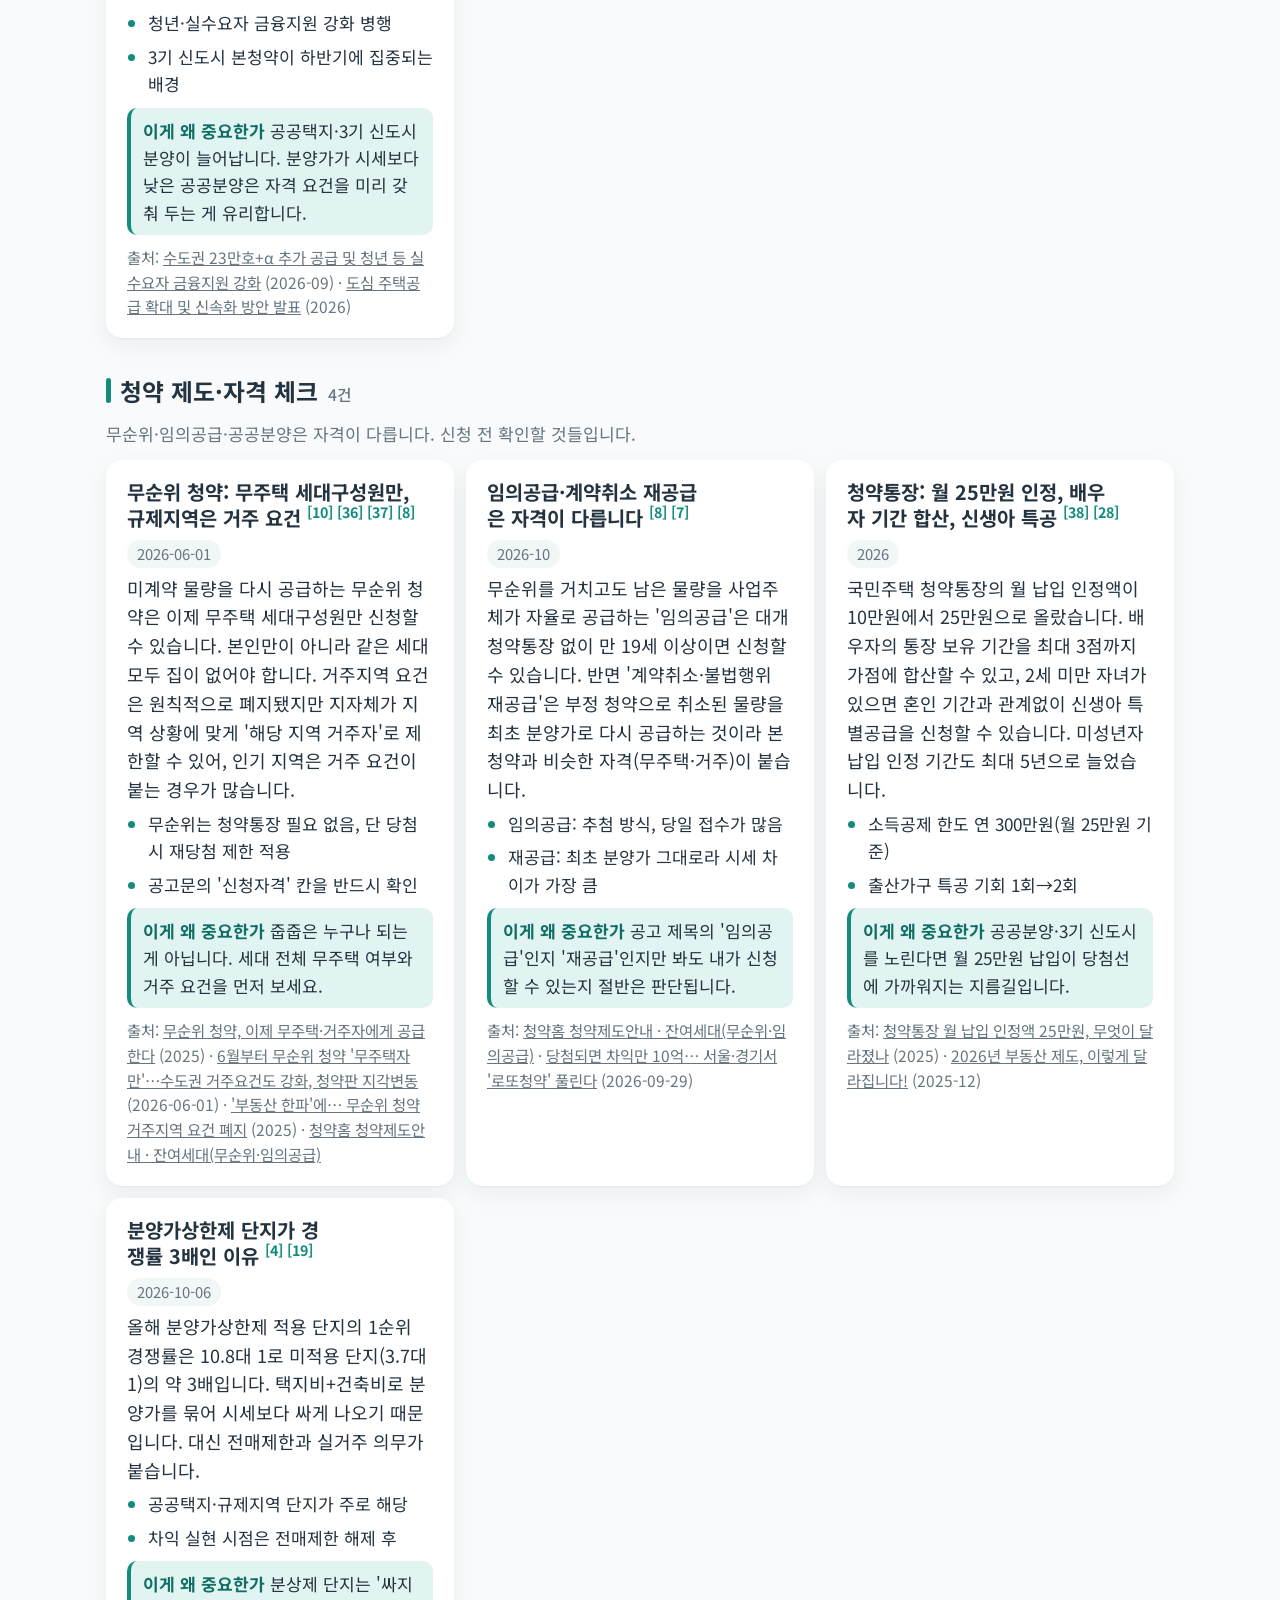
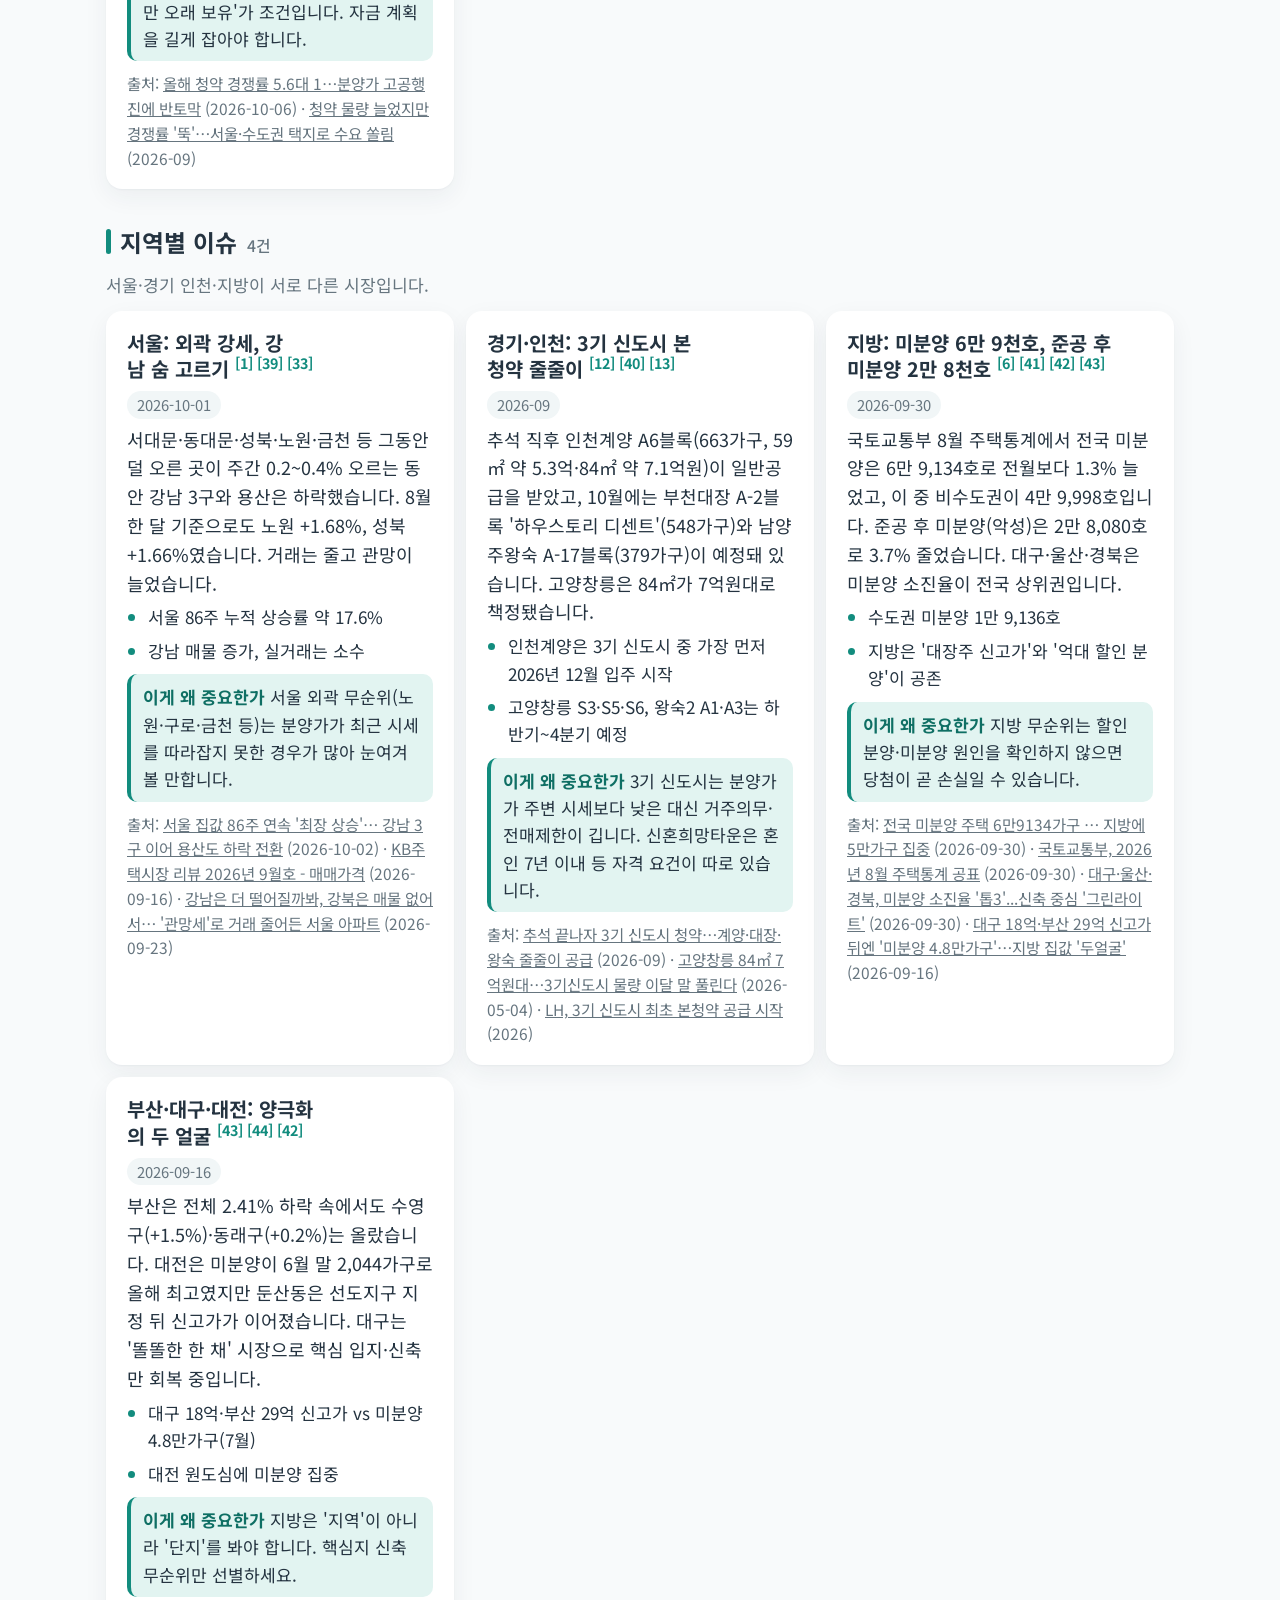
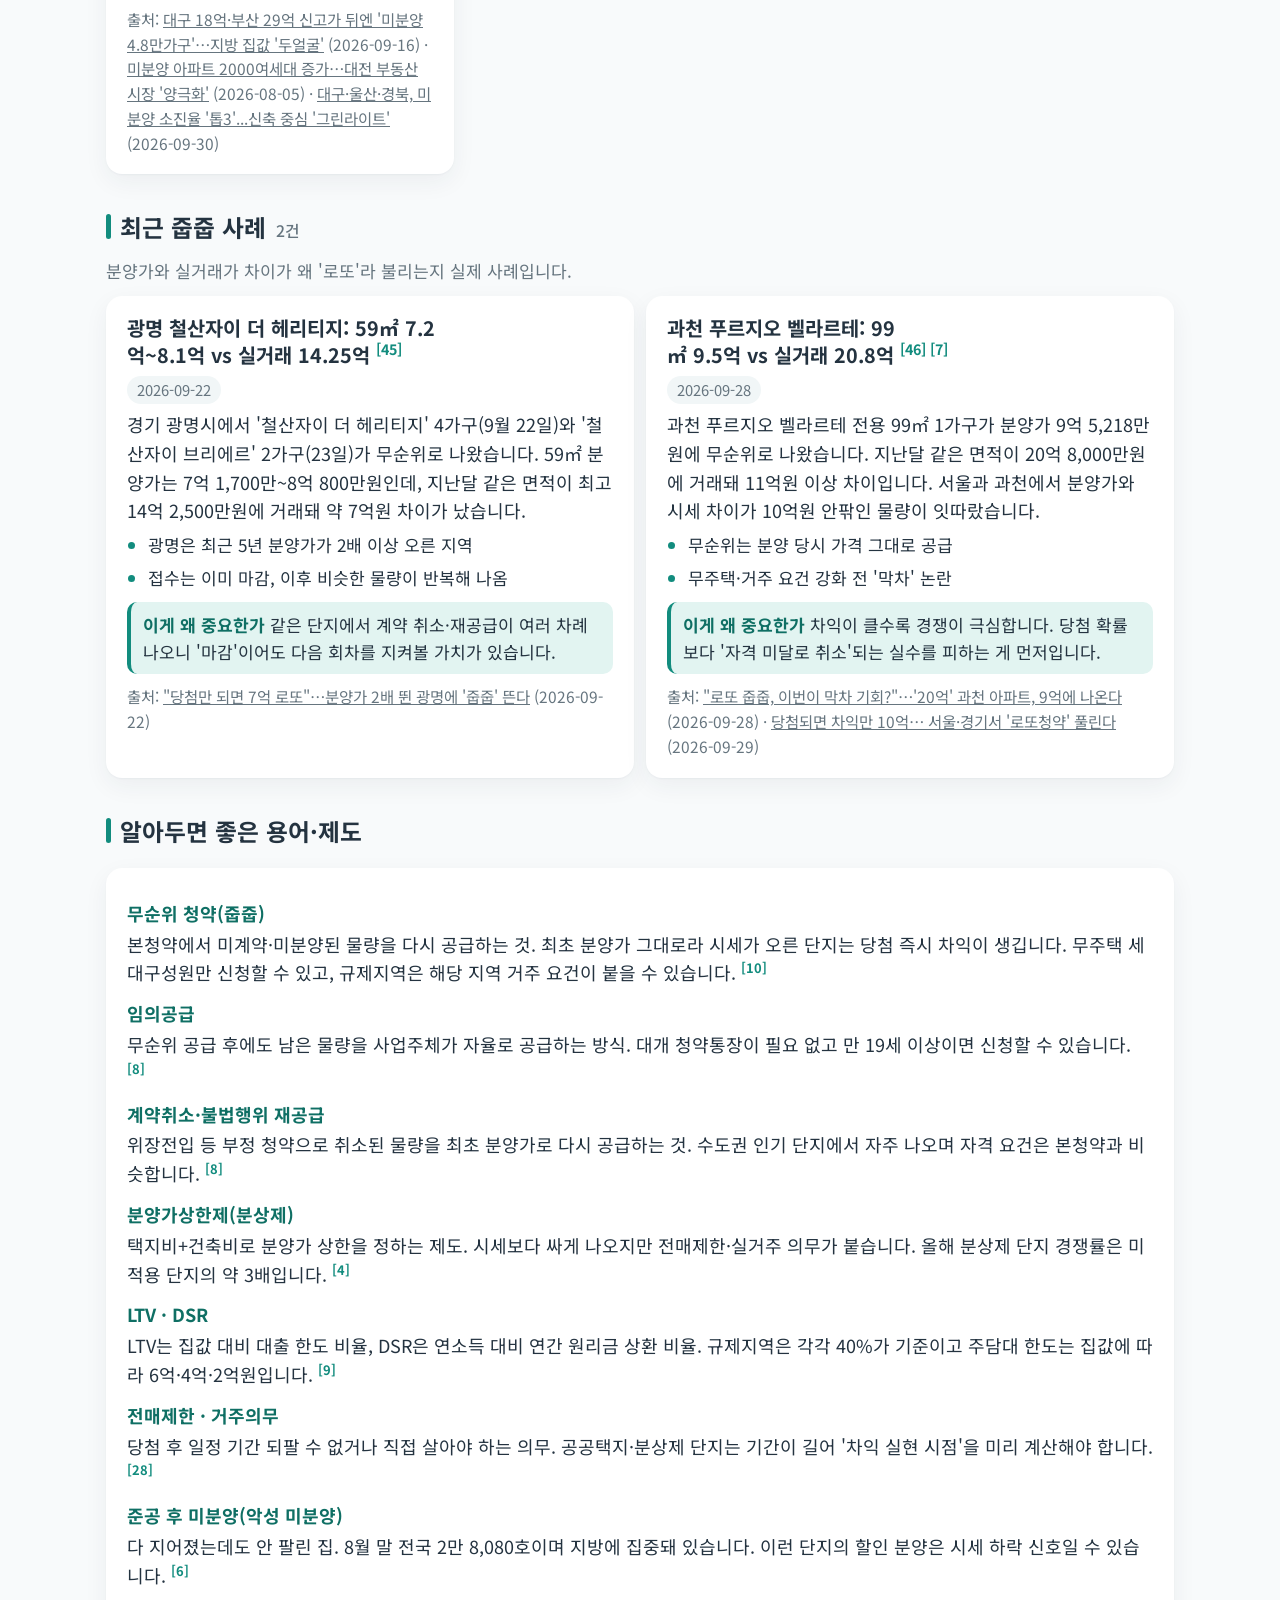
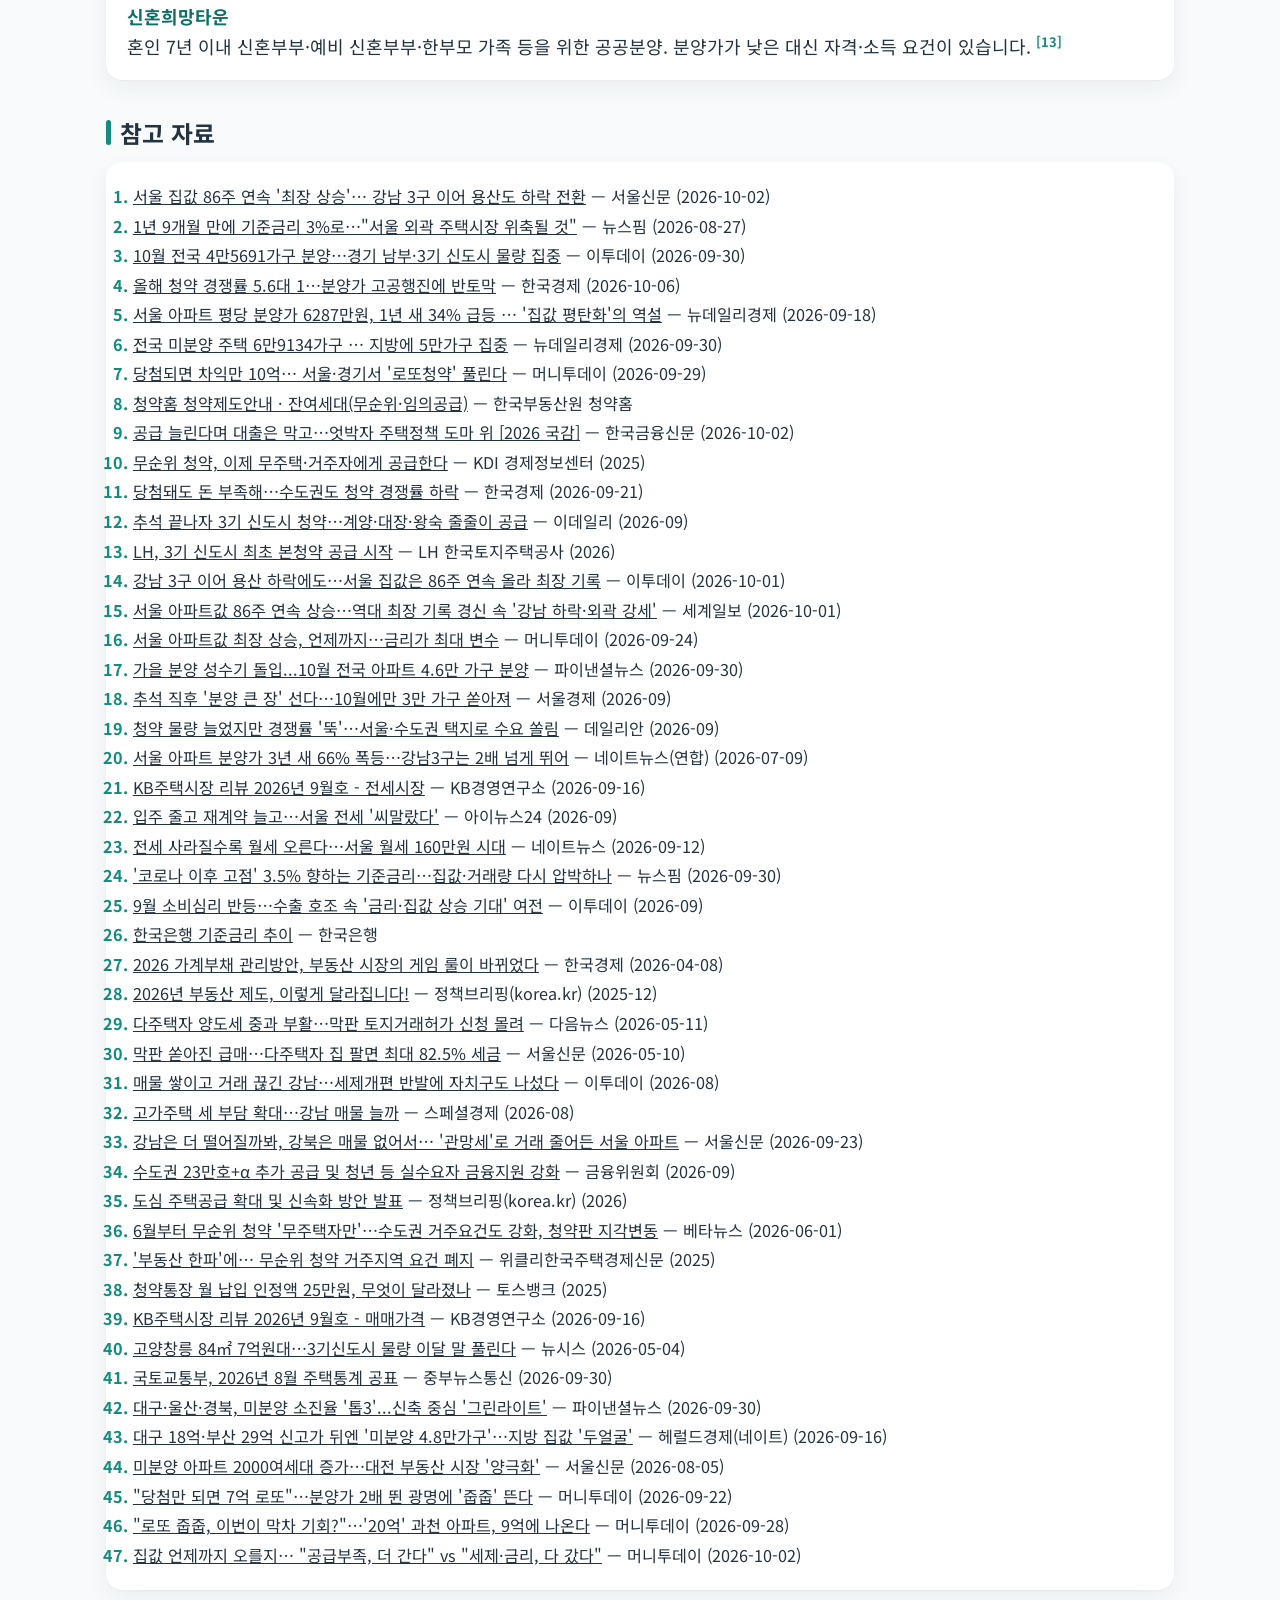
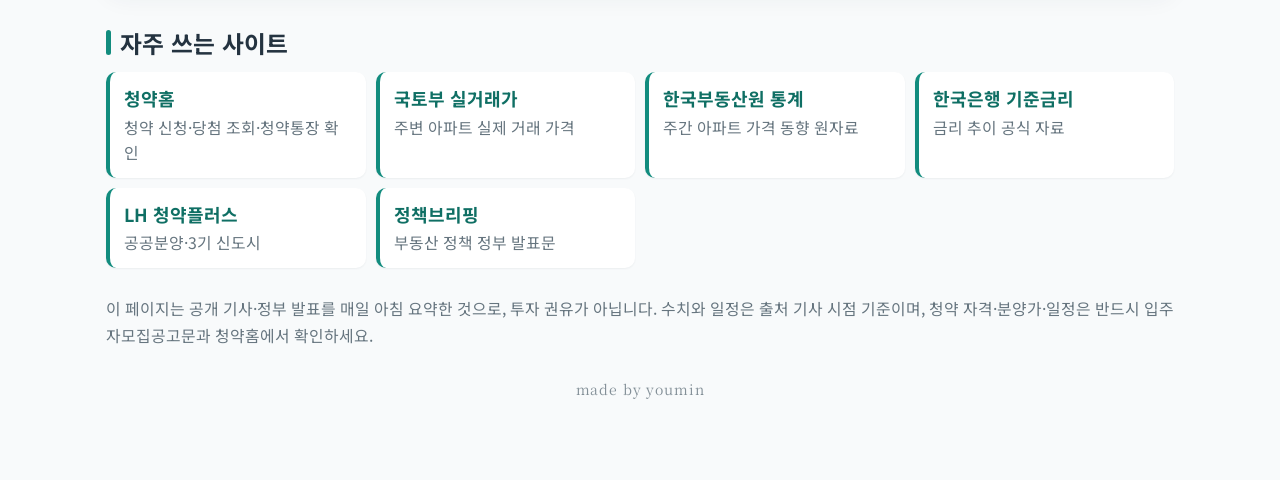
==== commit 0d43d2f4: "하단에 made by youmin 표기 Co-Authored-By: Claude Fable 5.1 <noreply@anthropic.com>" ====
--- a/trends.html
+++ b/trends.html
@@ -64,6 +64,7 @@
   </section>
 
   <p class="note">이 페이지는 공개 기사·정부 발표를 매일 아침 요약한 것으로, 투자 권유가 아닙니다. 수치와 일정은 출처 기사 시점 기준이며, 청약 자격·분양가·일정은 반드시 입주자모집공고문과 청약홈에서 확인하세요.</p>
+  <p class="credit">made by youmin</p>
 </main>
 <button class="totop" id="totop" type="button" aria-label="맨 위로">↑ 맨 위로</button>
 
--- a/assets/style.css
+++ b/assets/style.css
@@ -270,3 +270,5 @@
   .stat .hint { display: none; }
   .sub-actions .btn { flex: 1 1 30%; font-size: .86rem; padding: 6px 8px; }
 }
+
+.credit { text-align: center; color: var(--muted); font-size: .78rem; letter-spacing: .06em; margin: 28px 0 0; opacity: .8; font-family: "Noto Serif KR", serif; }
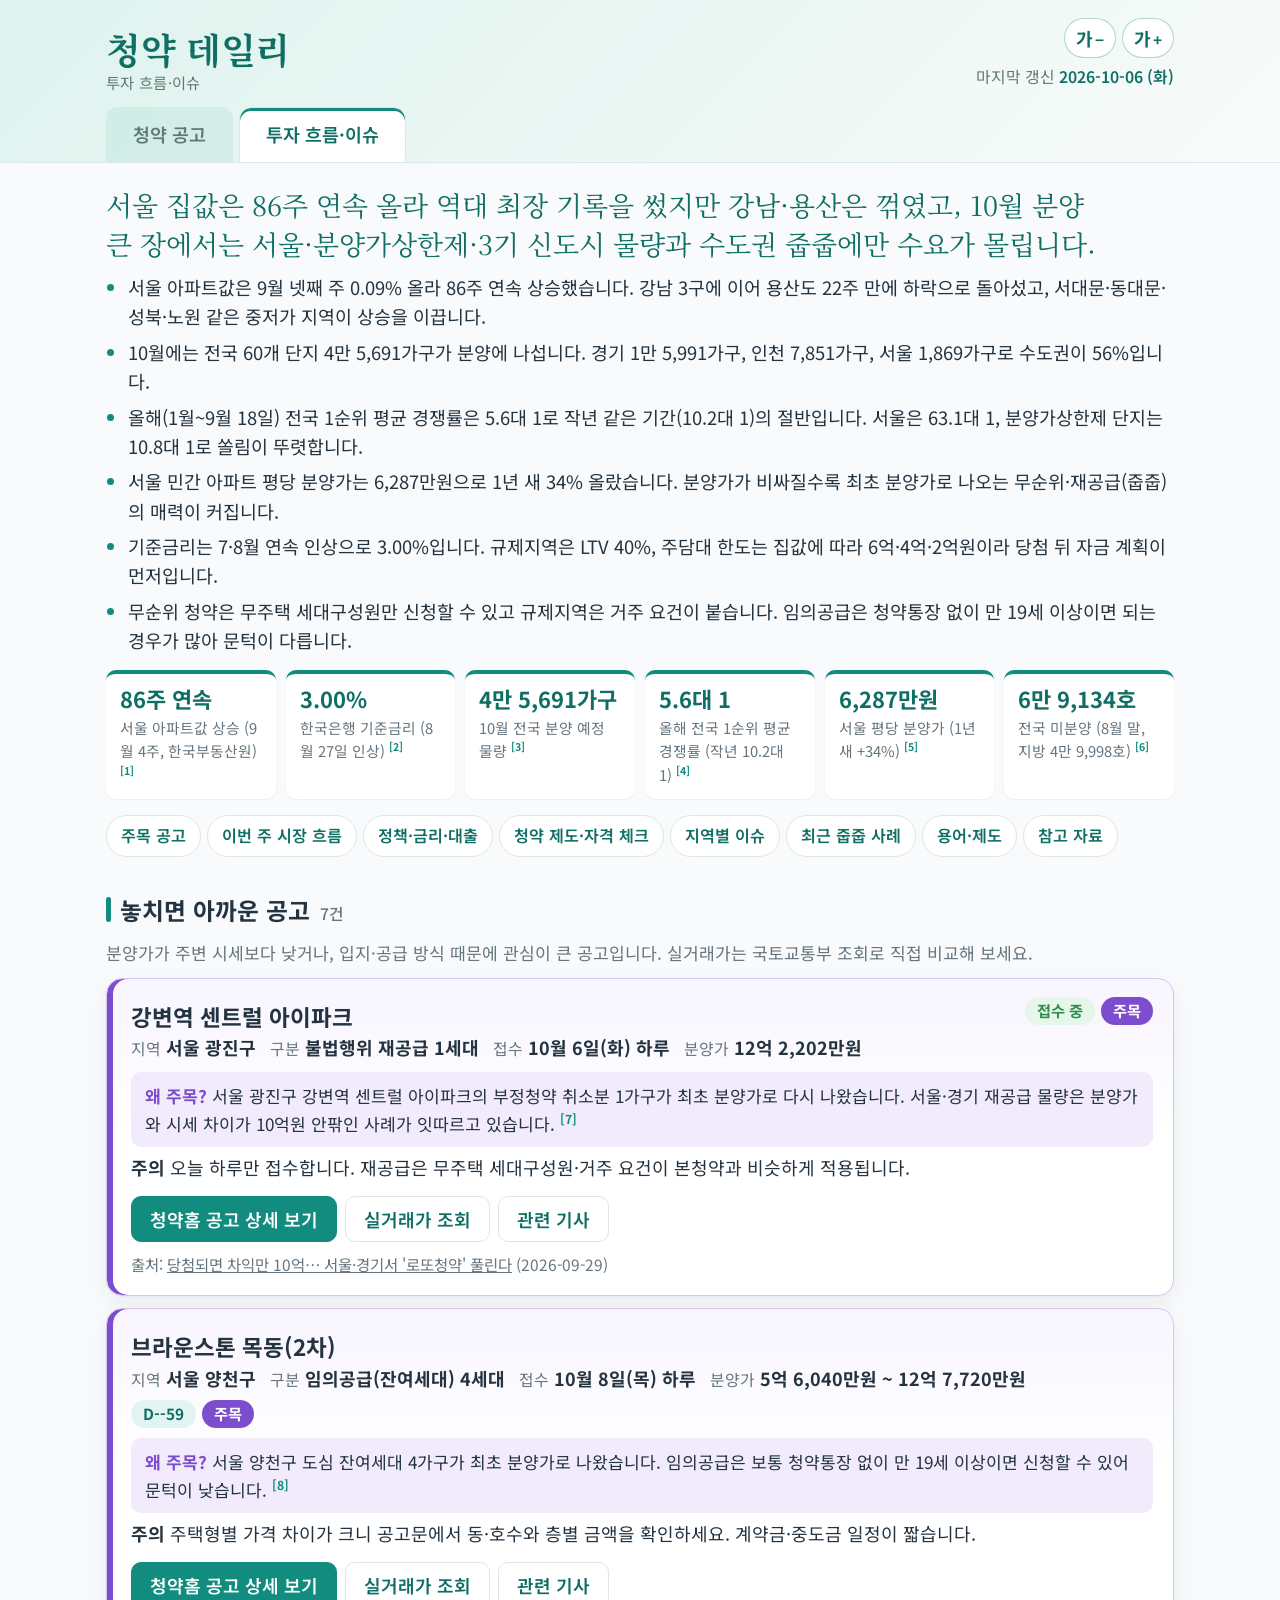
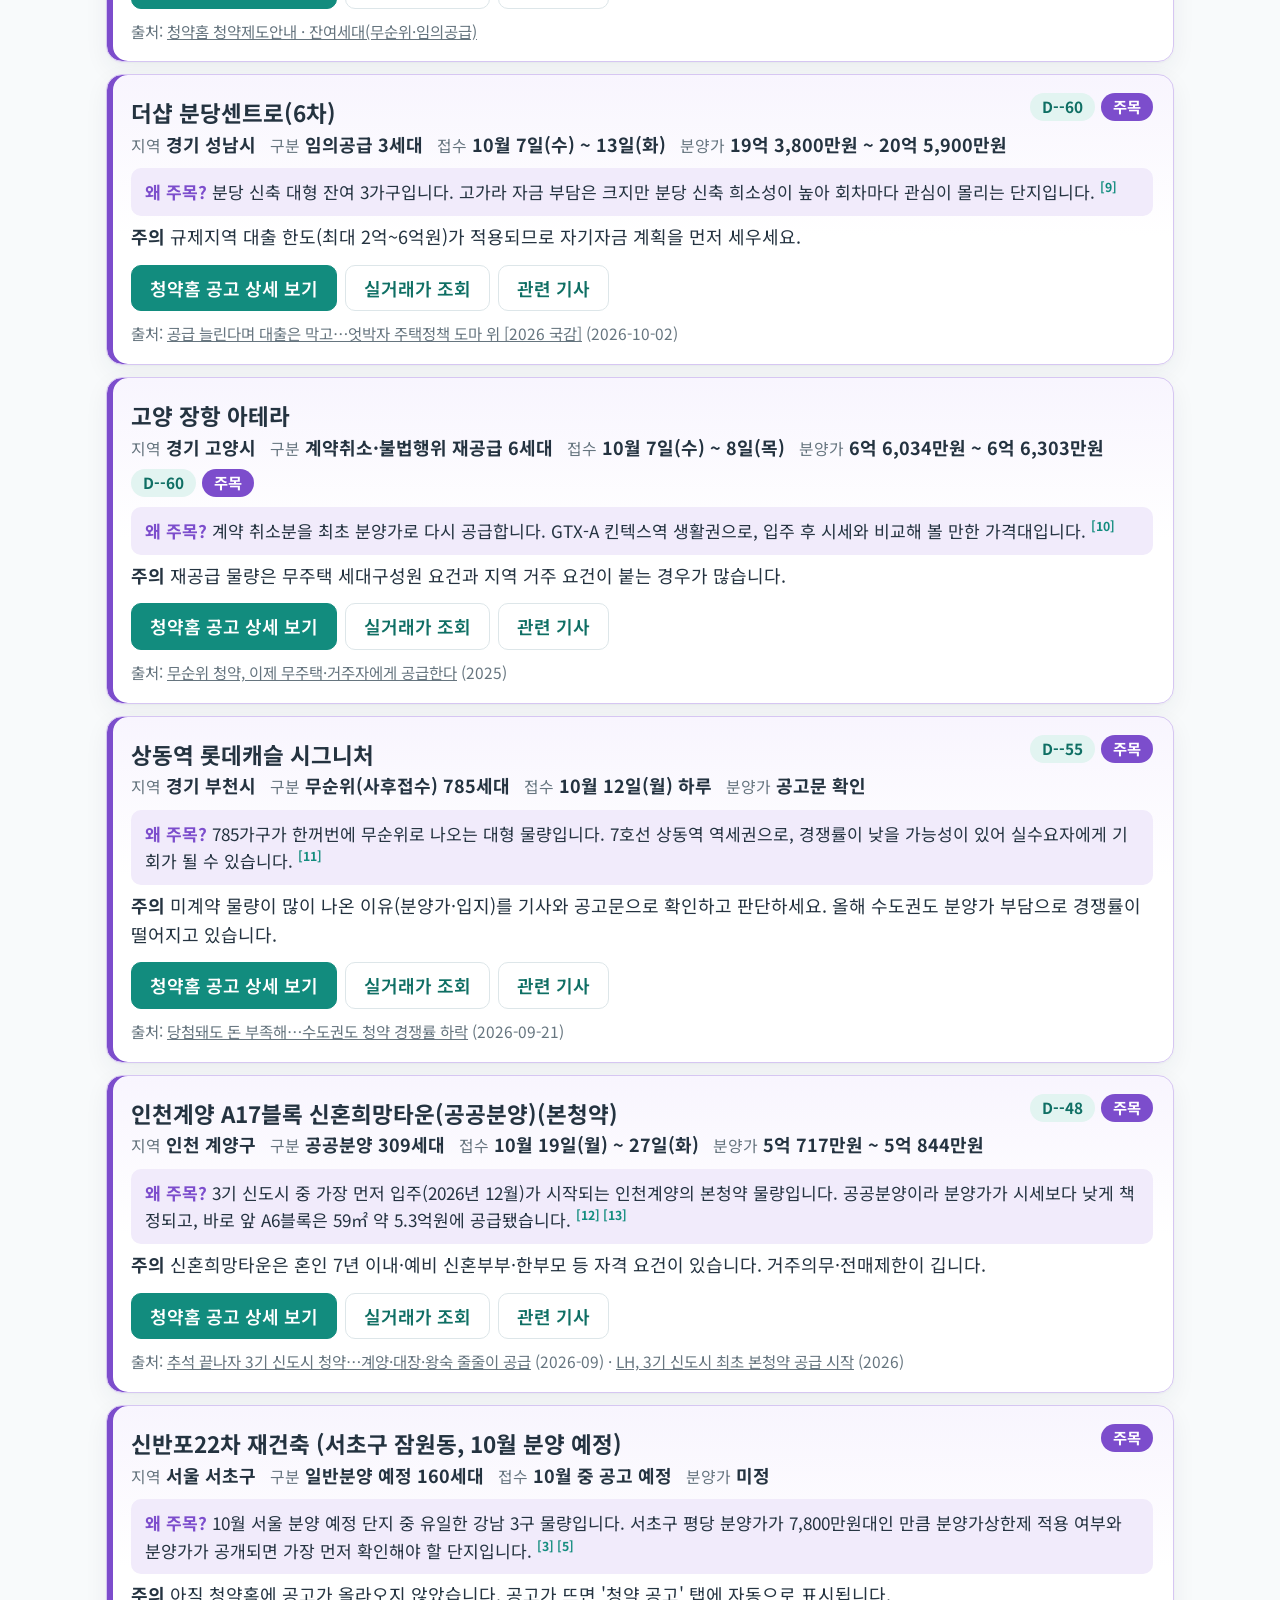
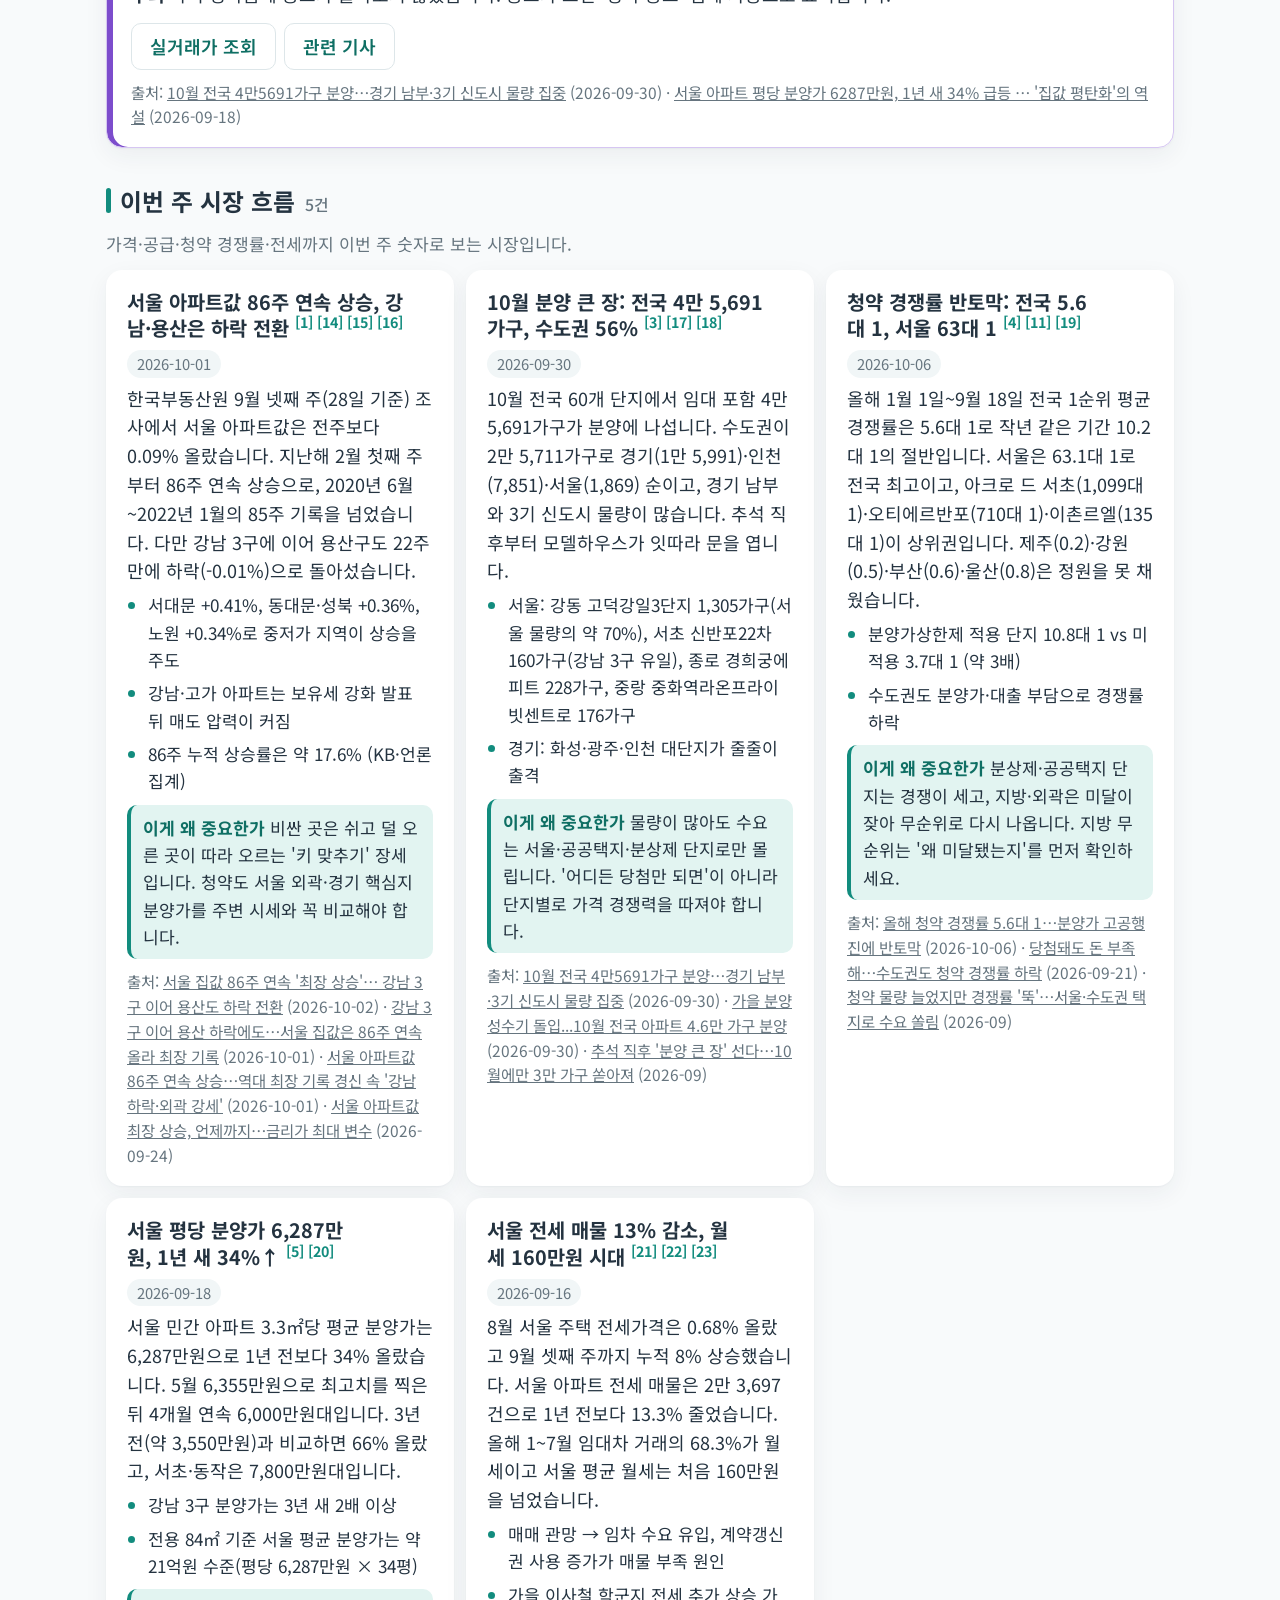
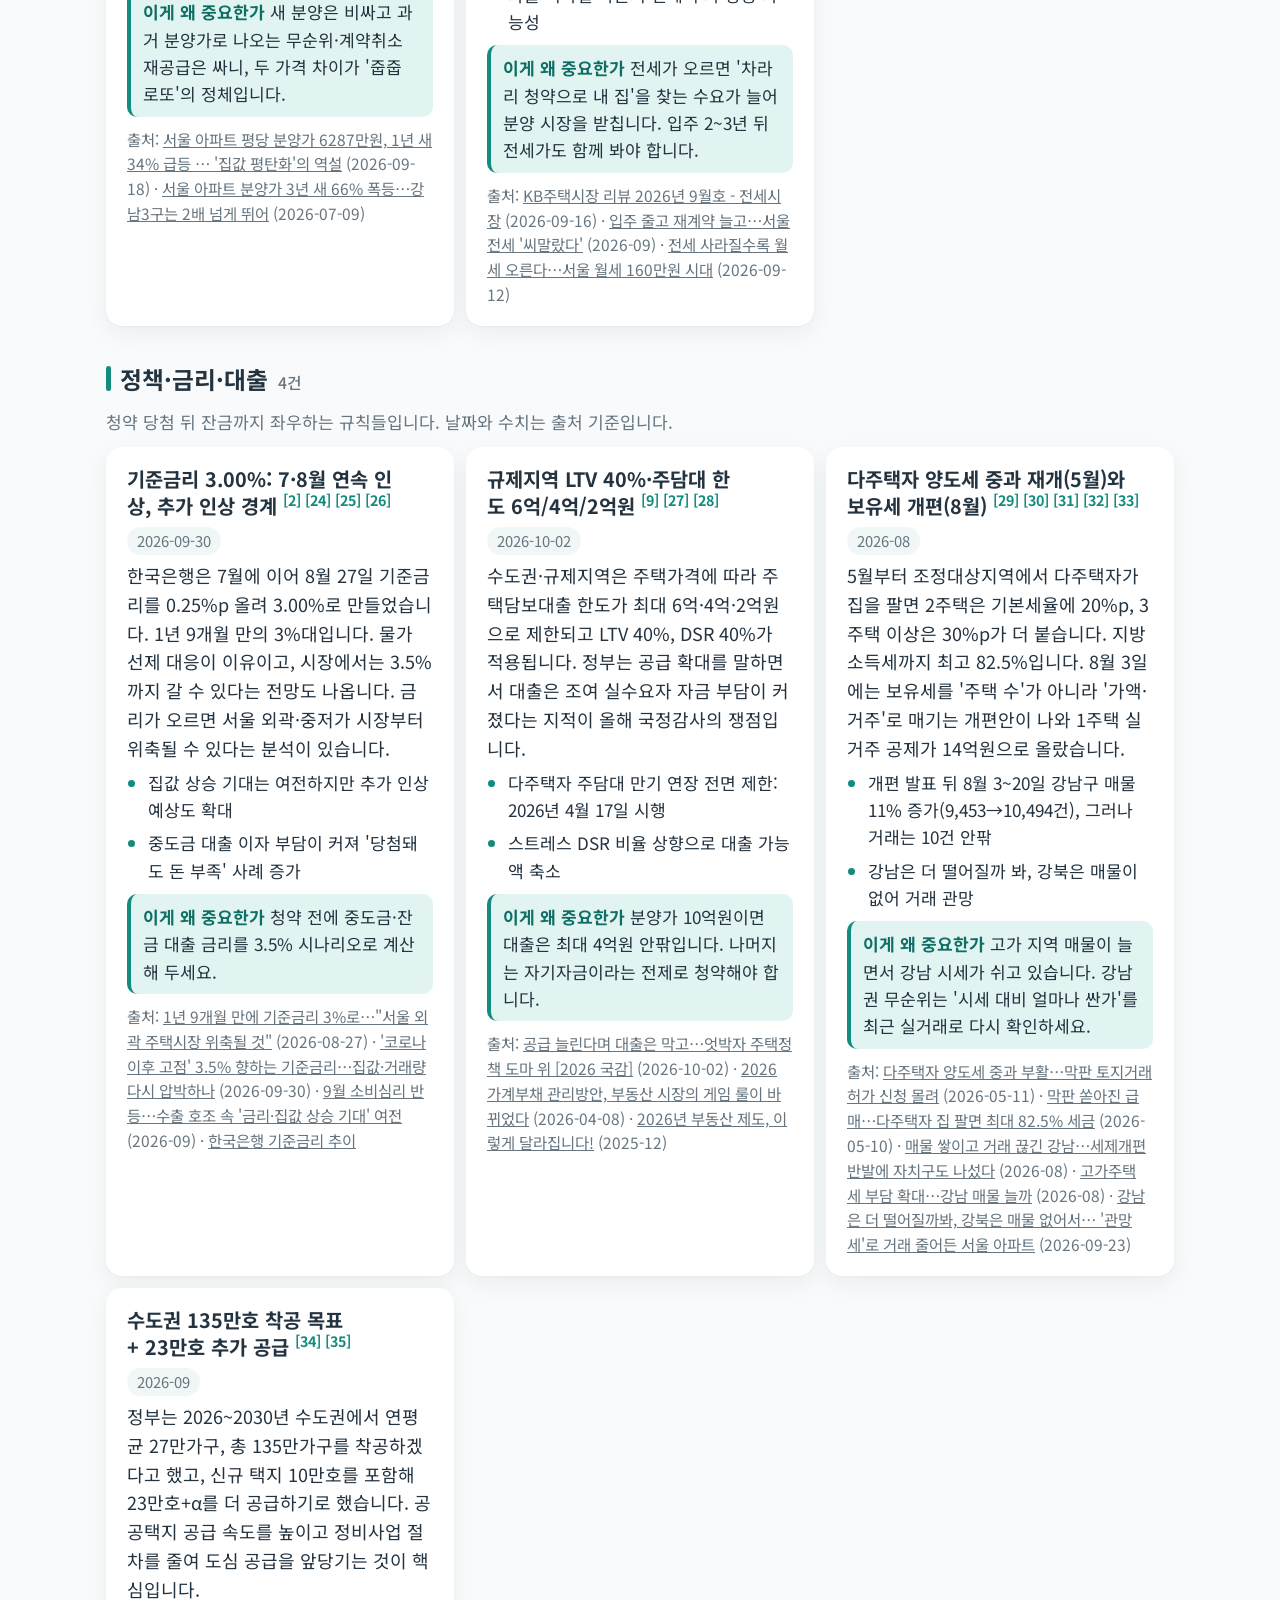
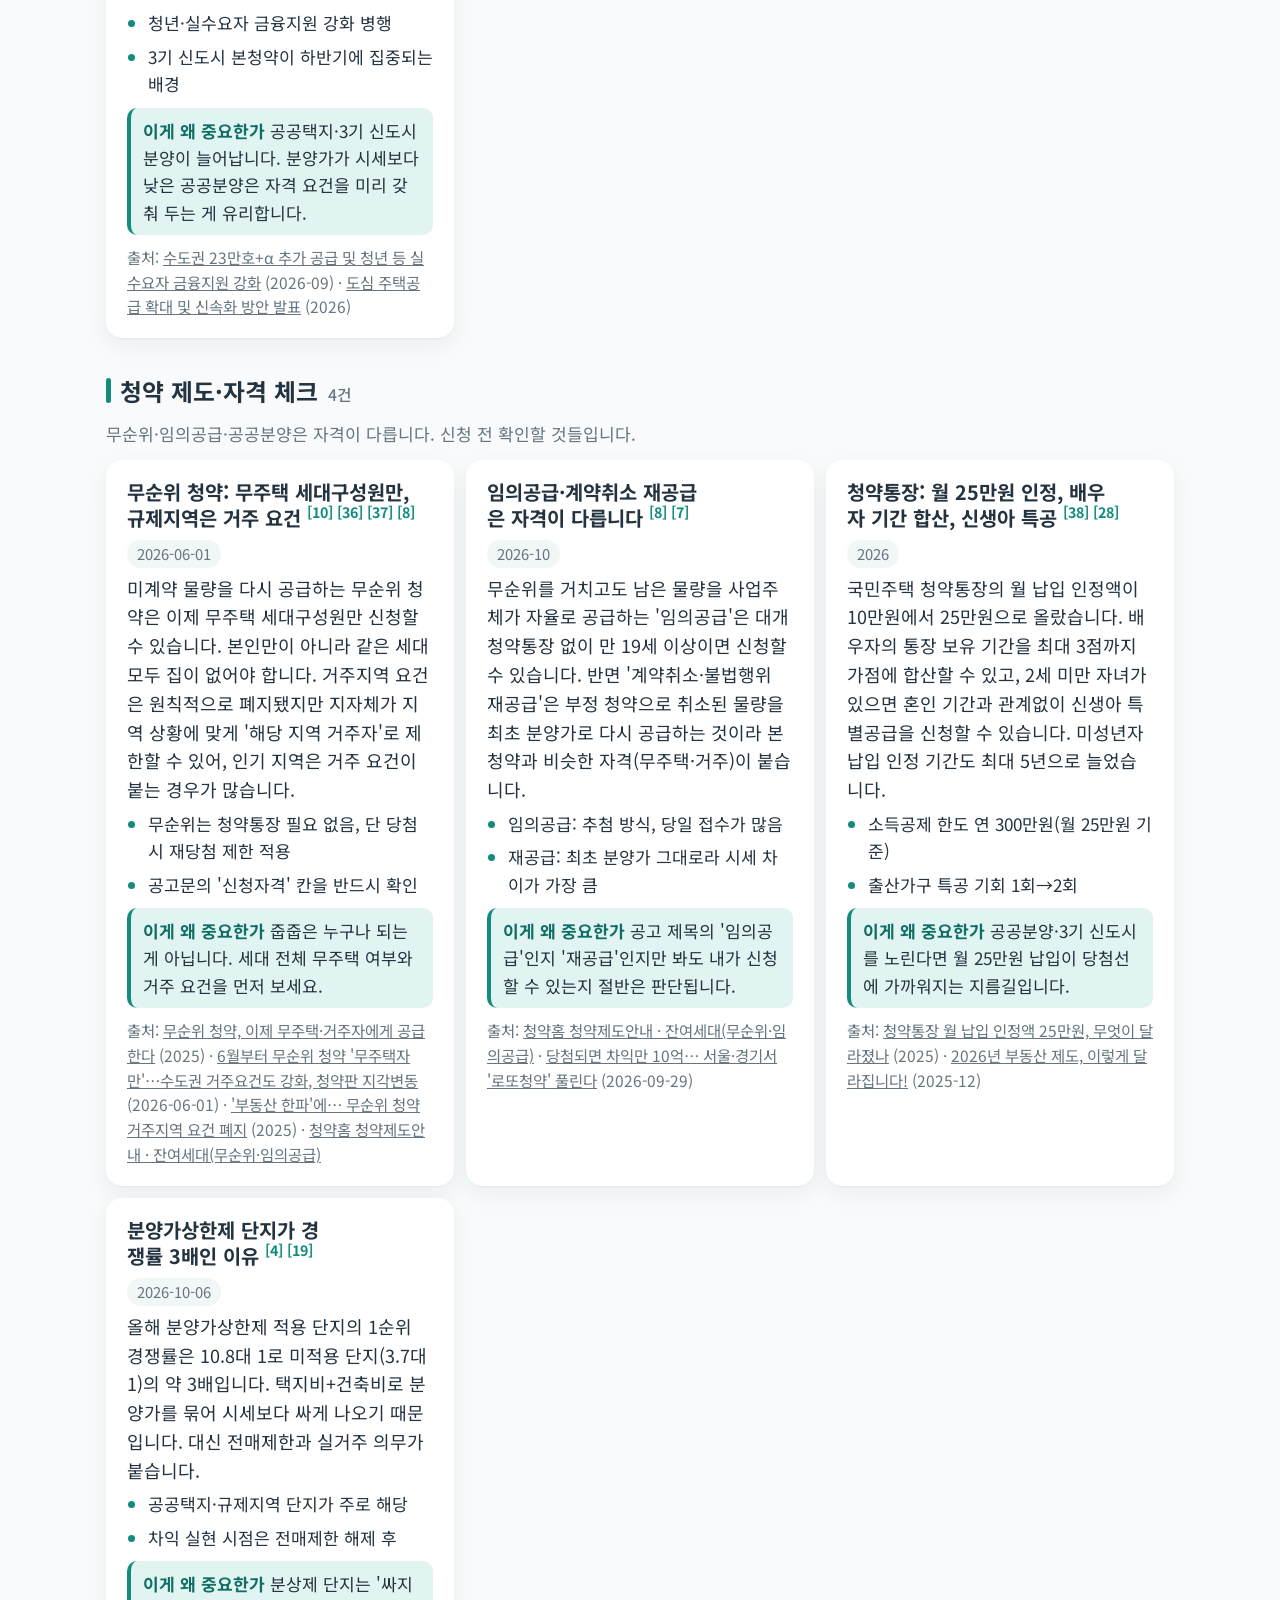
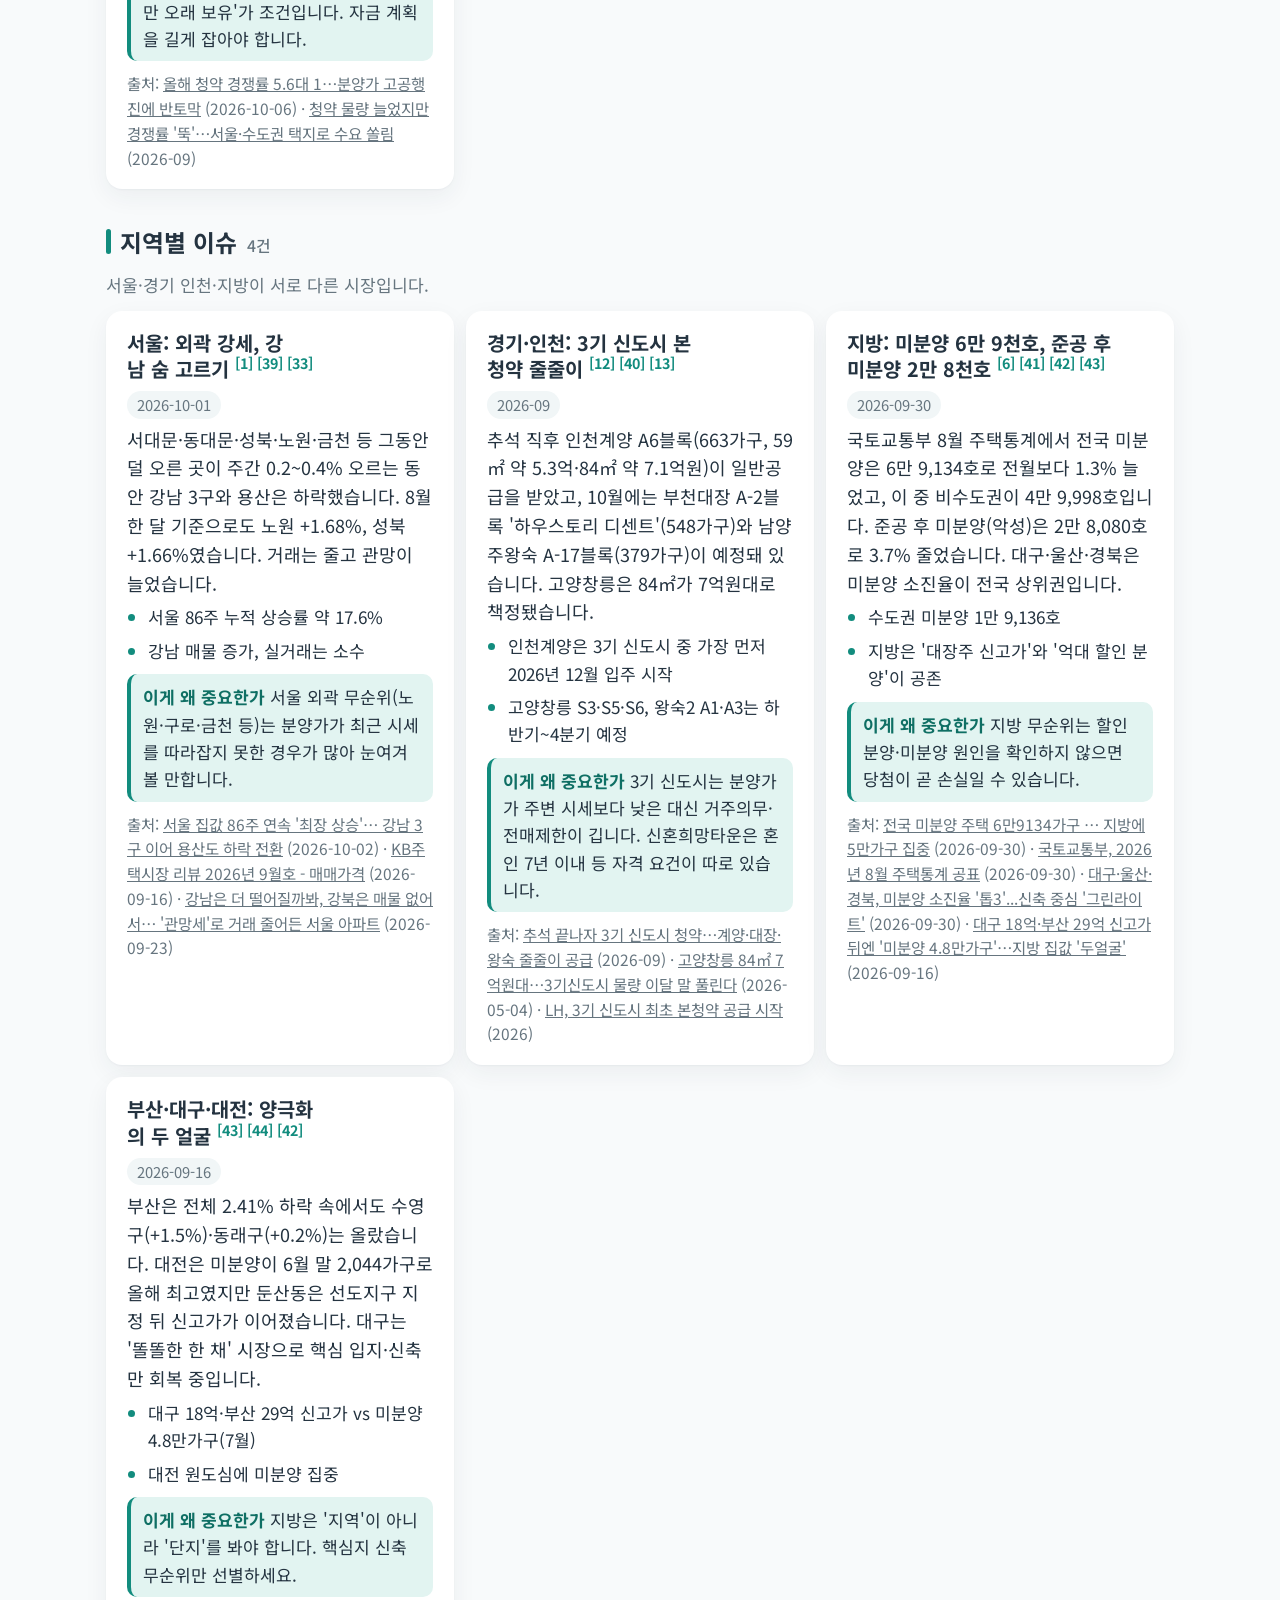
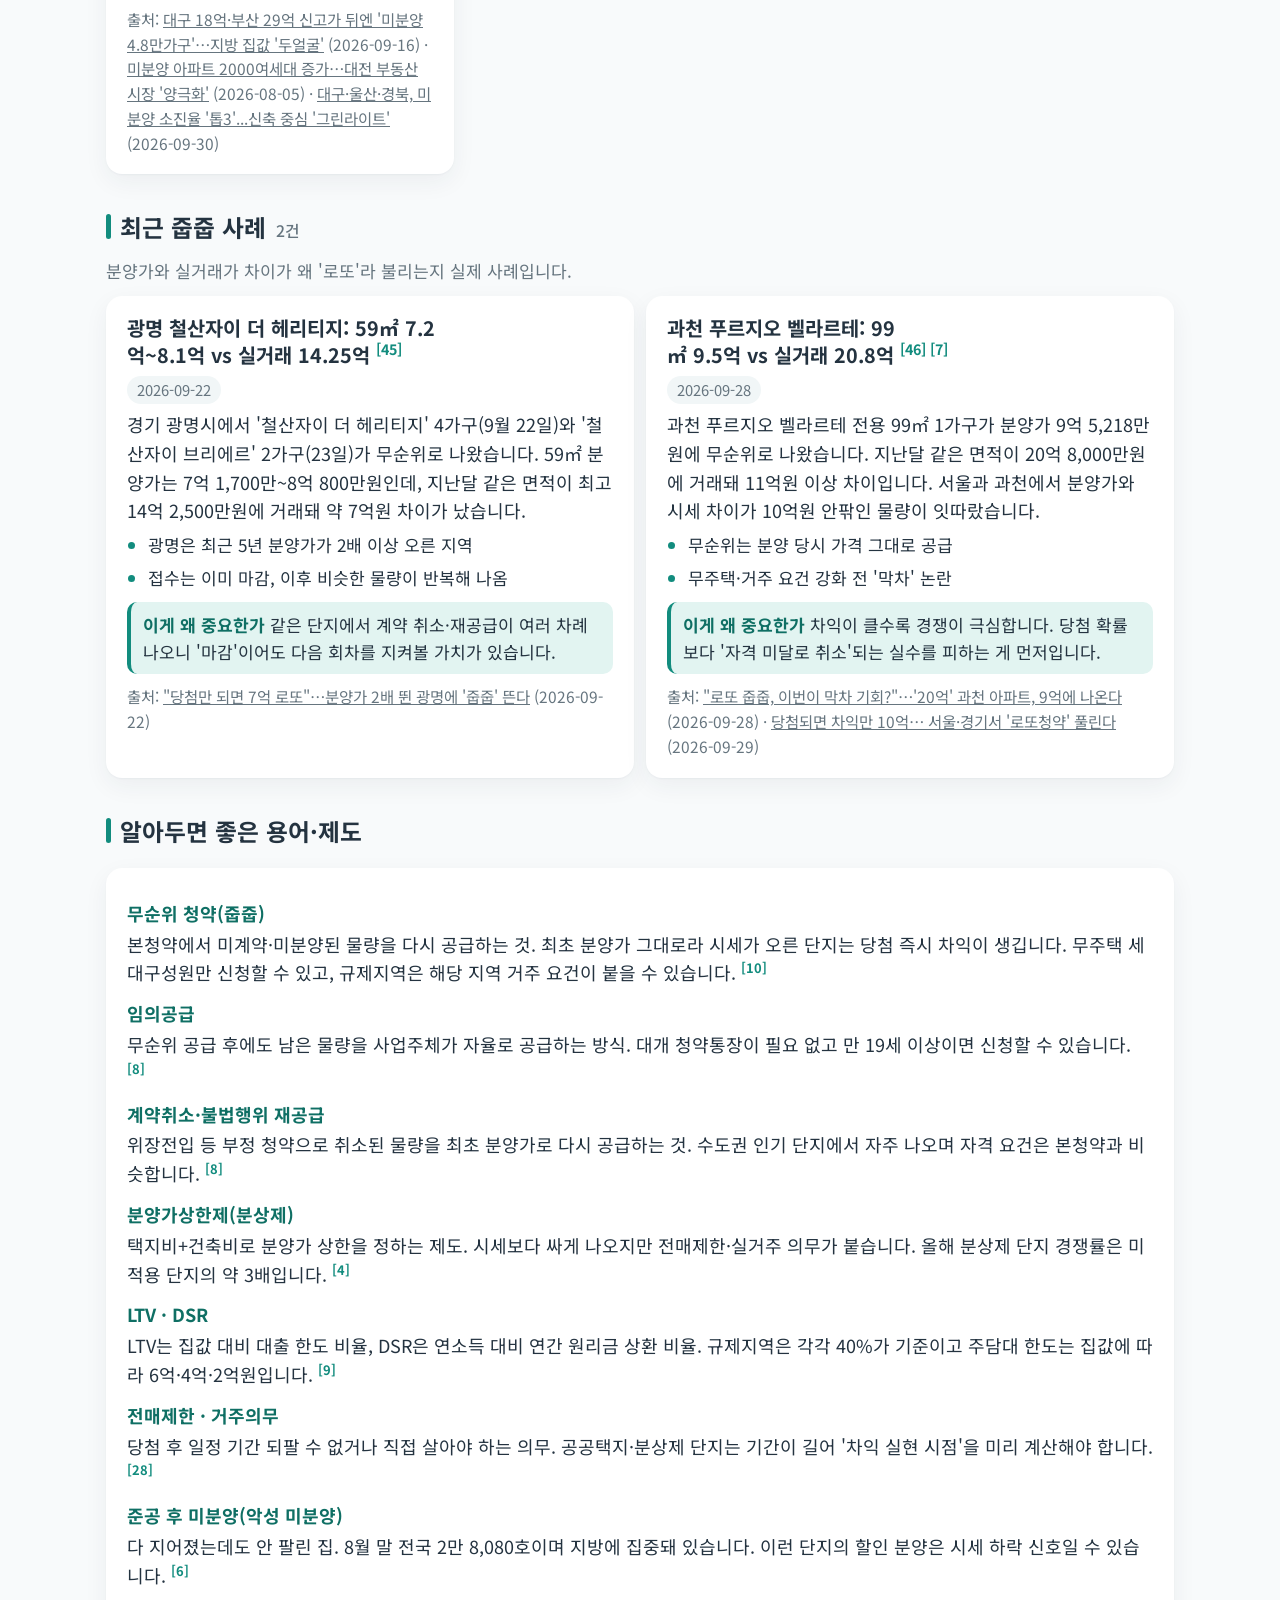
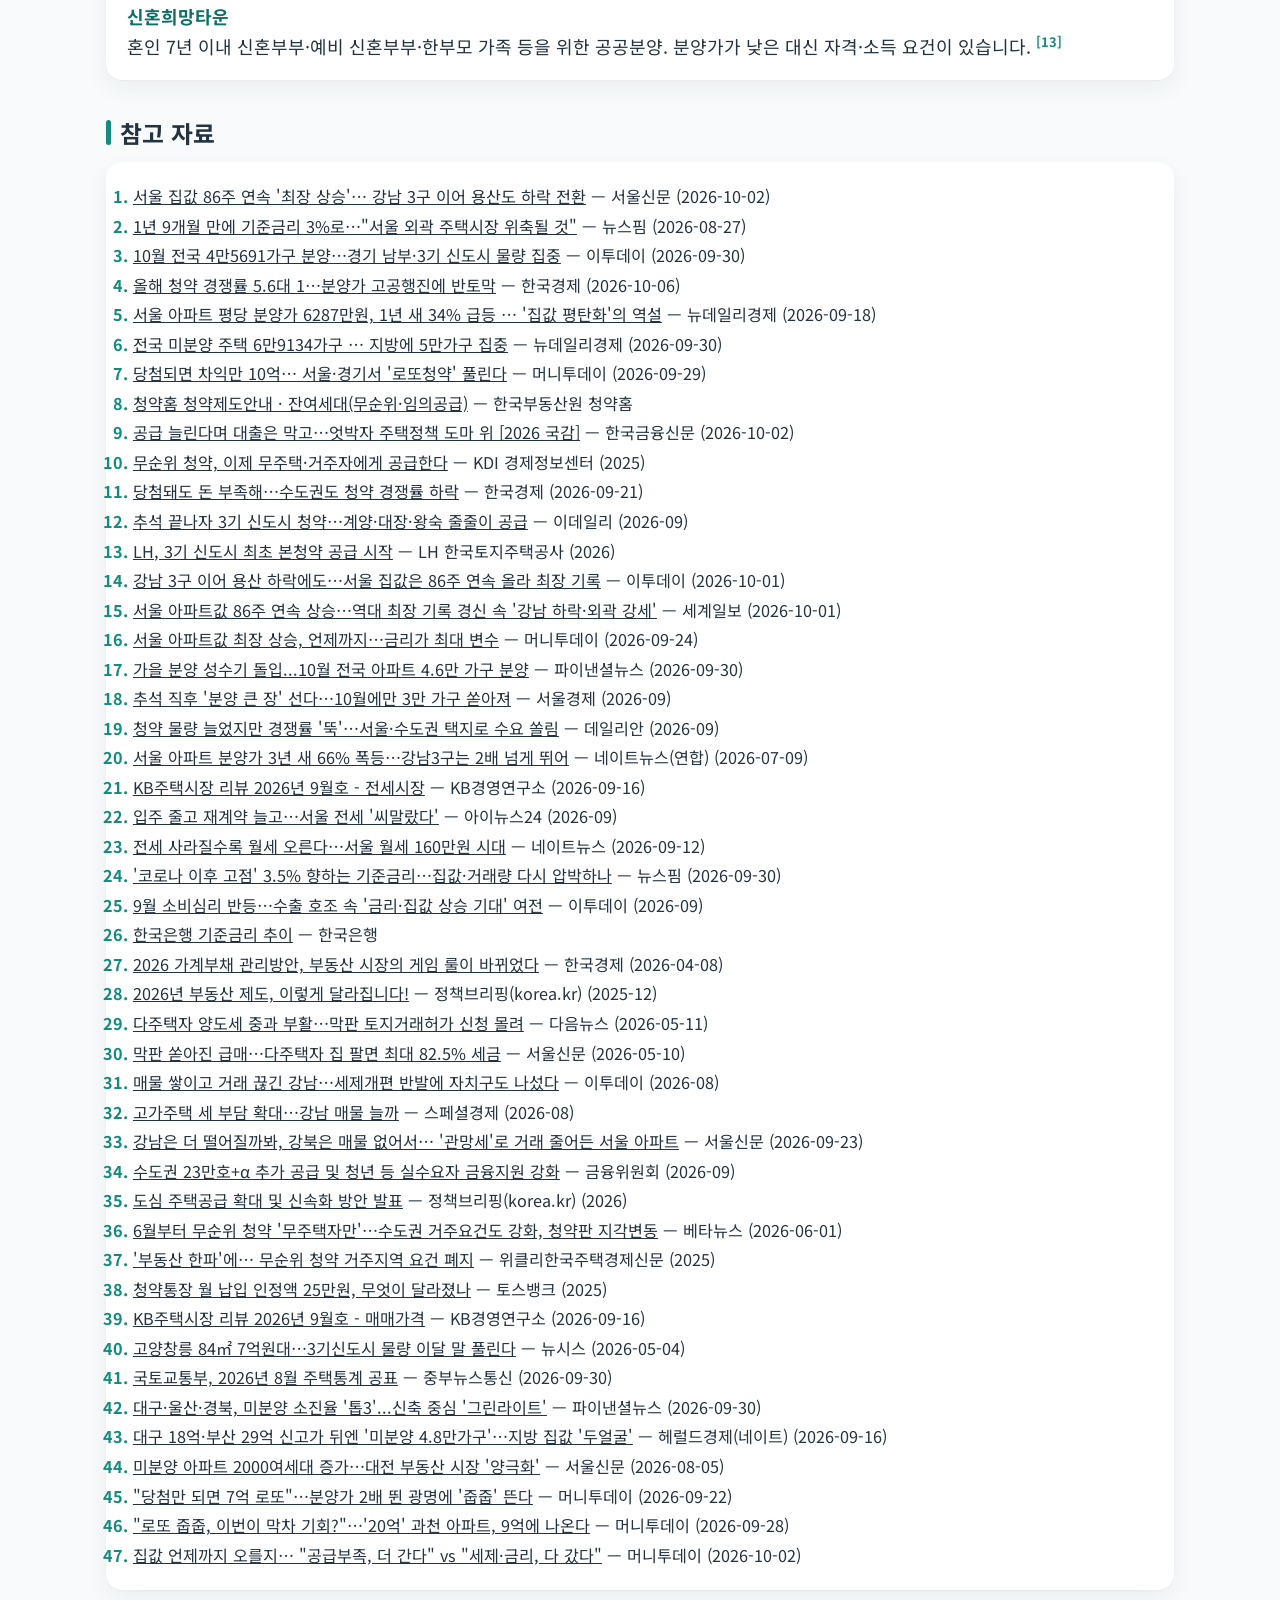
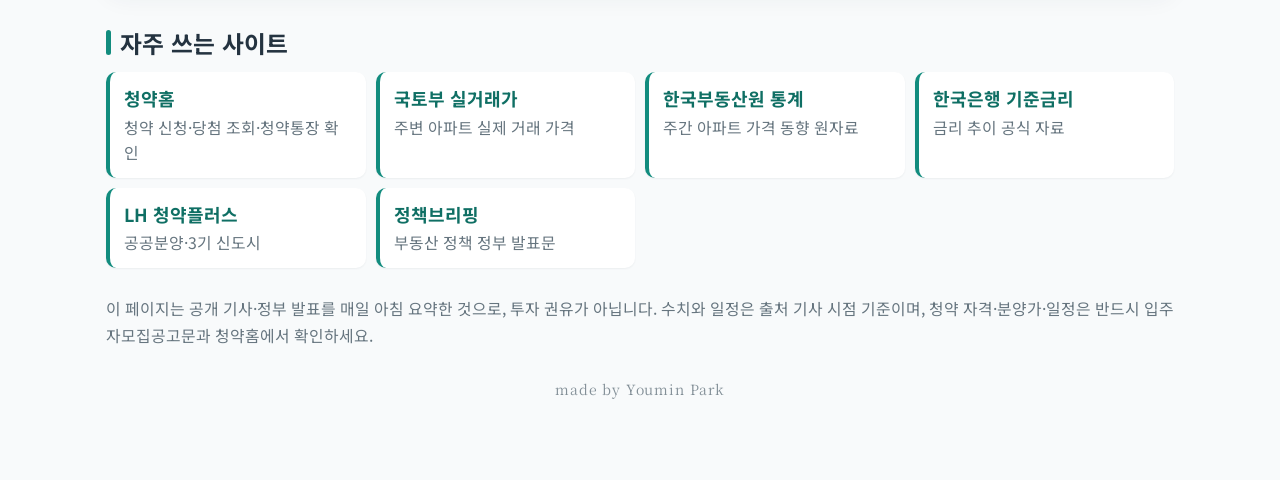
==== commit 05e673b1: "표기를 made by Youmin Park 으로 수정 Co-Authored-By: Claude Fable 5.1 <noreply@anthropic.com>" ====
--- a/trends.html
+++ b/trends.html
@@ -64,7 +64,7 @@
   </section>
 
   <p class="note">이 페이지는 공개 기사·정부 발표를 매일 아침 요약한 것으로, 투자 권유가 아닙니다. 수치와 일정은 출처 기사 시점 기준이며, 청약 자격·분양가·일정은 반드시 입주자모집공고문과 청약홈에서 확인하세요.</p>
-  <p class="credit">made by youmin</p>
+  <p class="credit">made by Youmin Park</p>
 </main>
 <button class="totop" id="totop" type="button" aria-label="맨 위로">↑ 맨 위로</button>
 
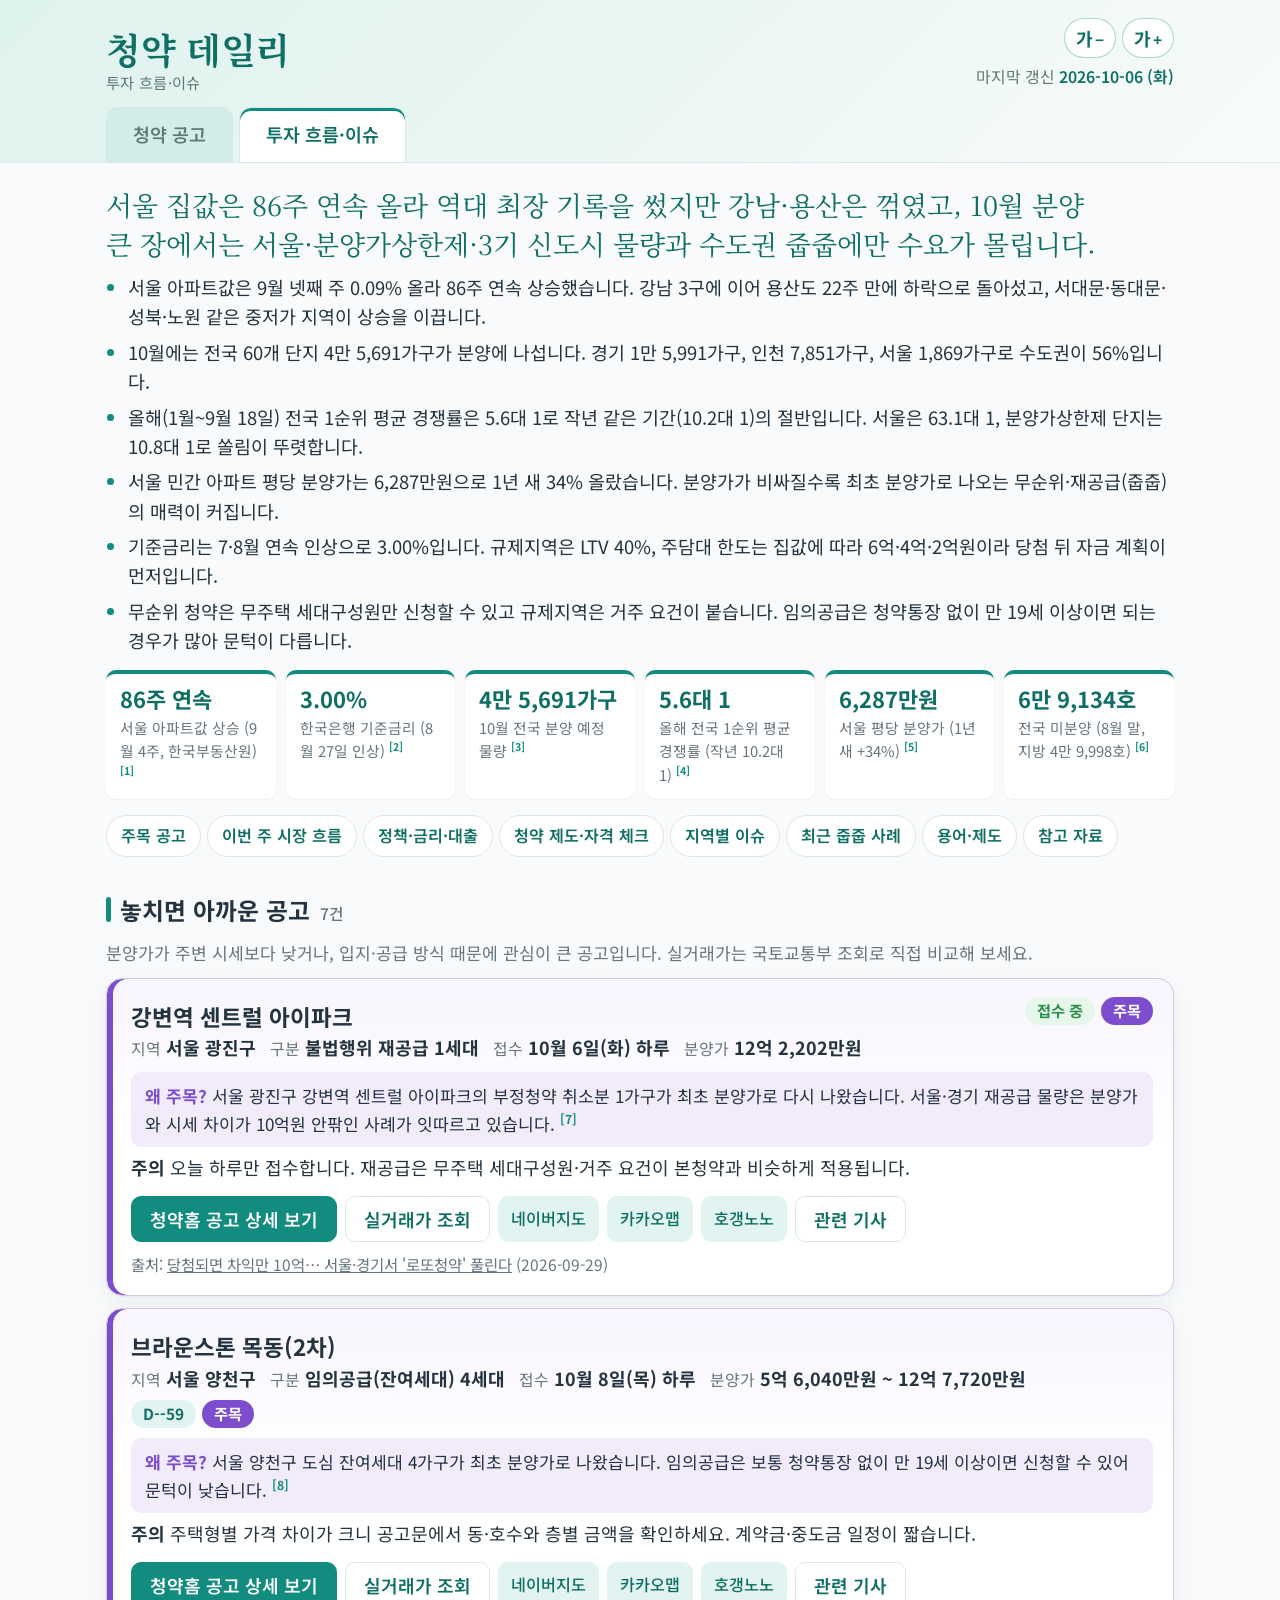
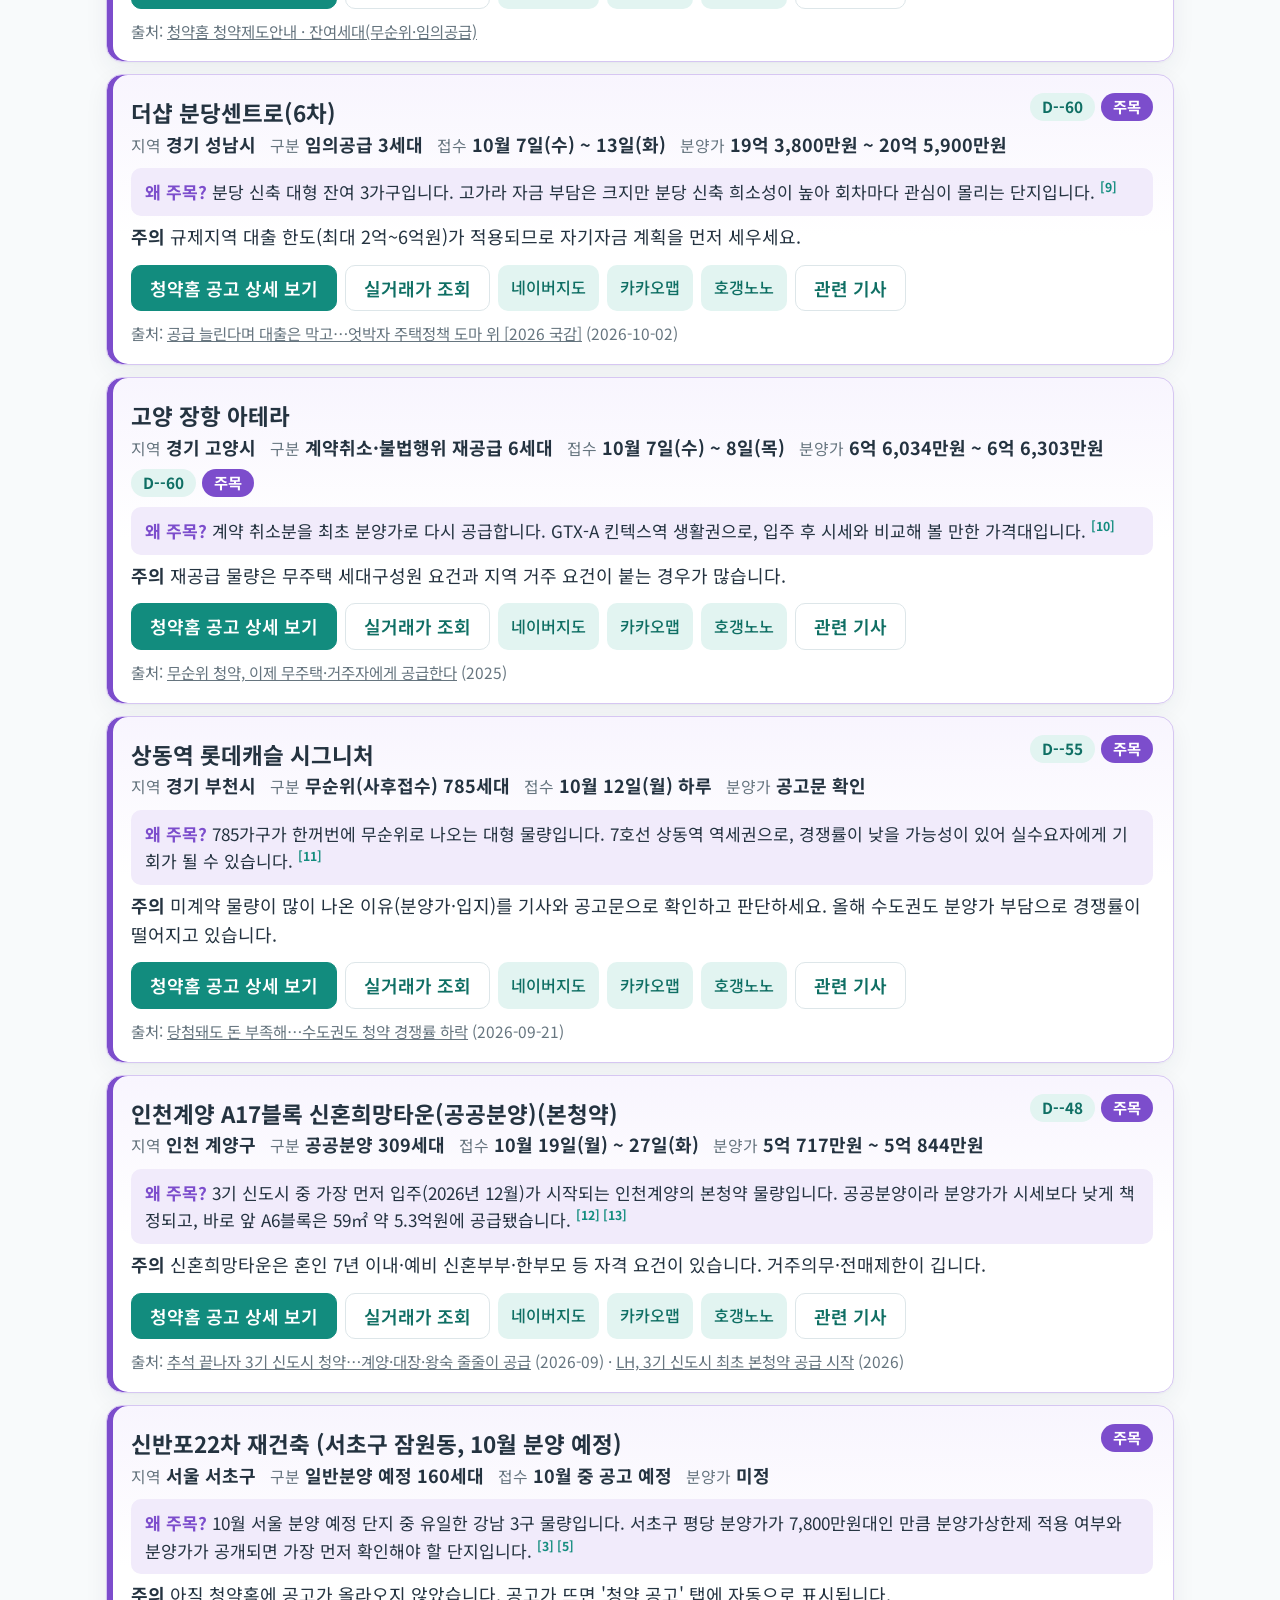
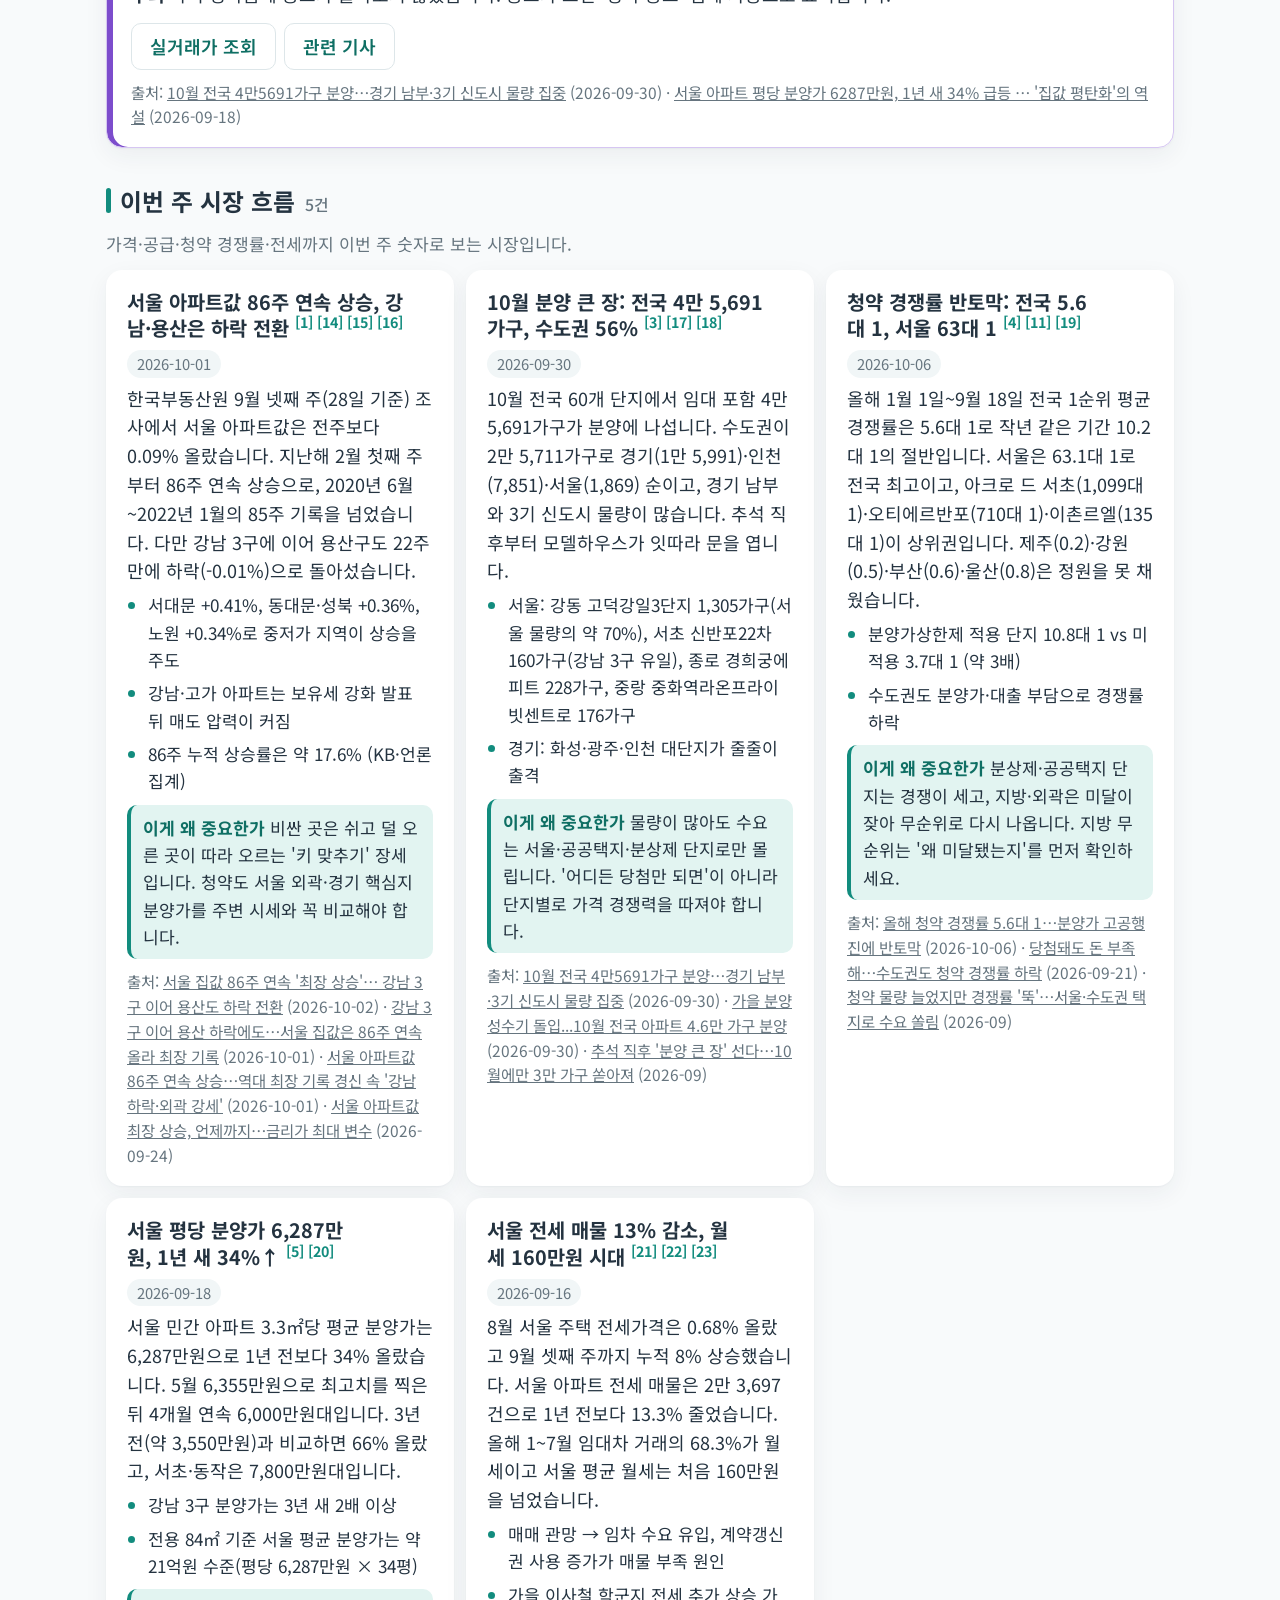
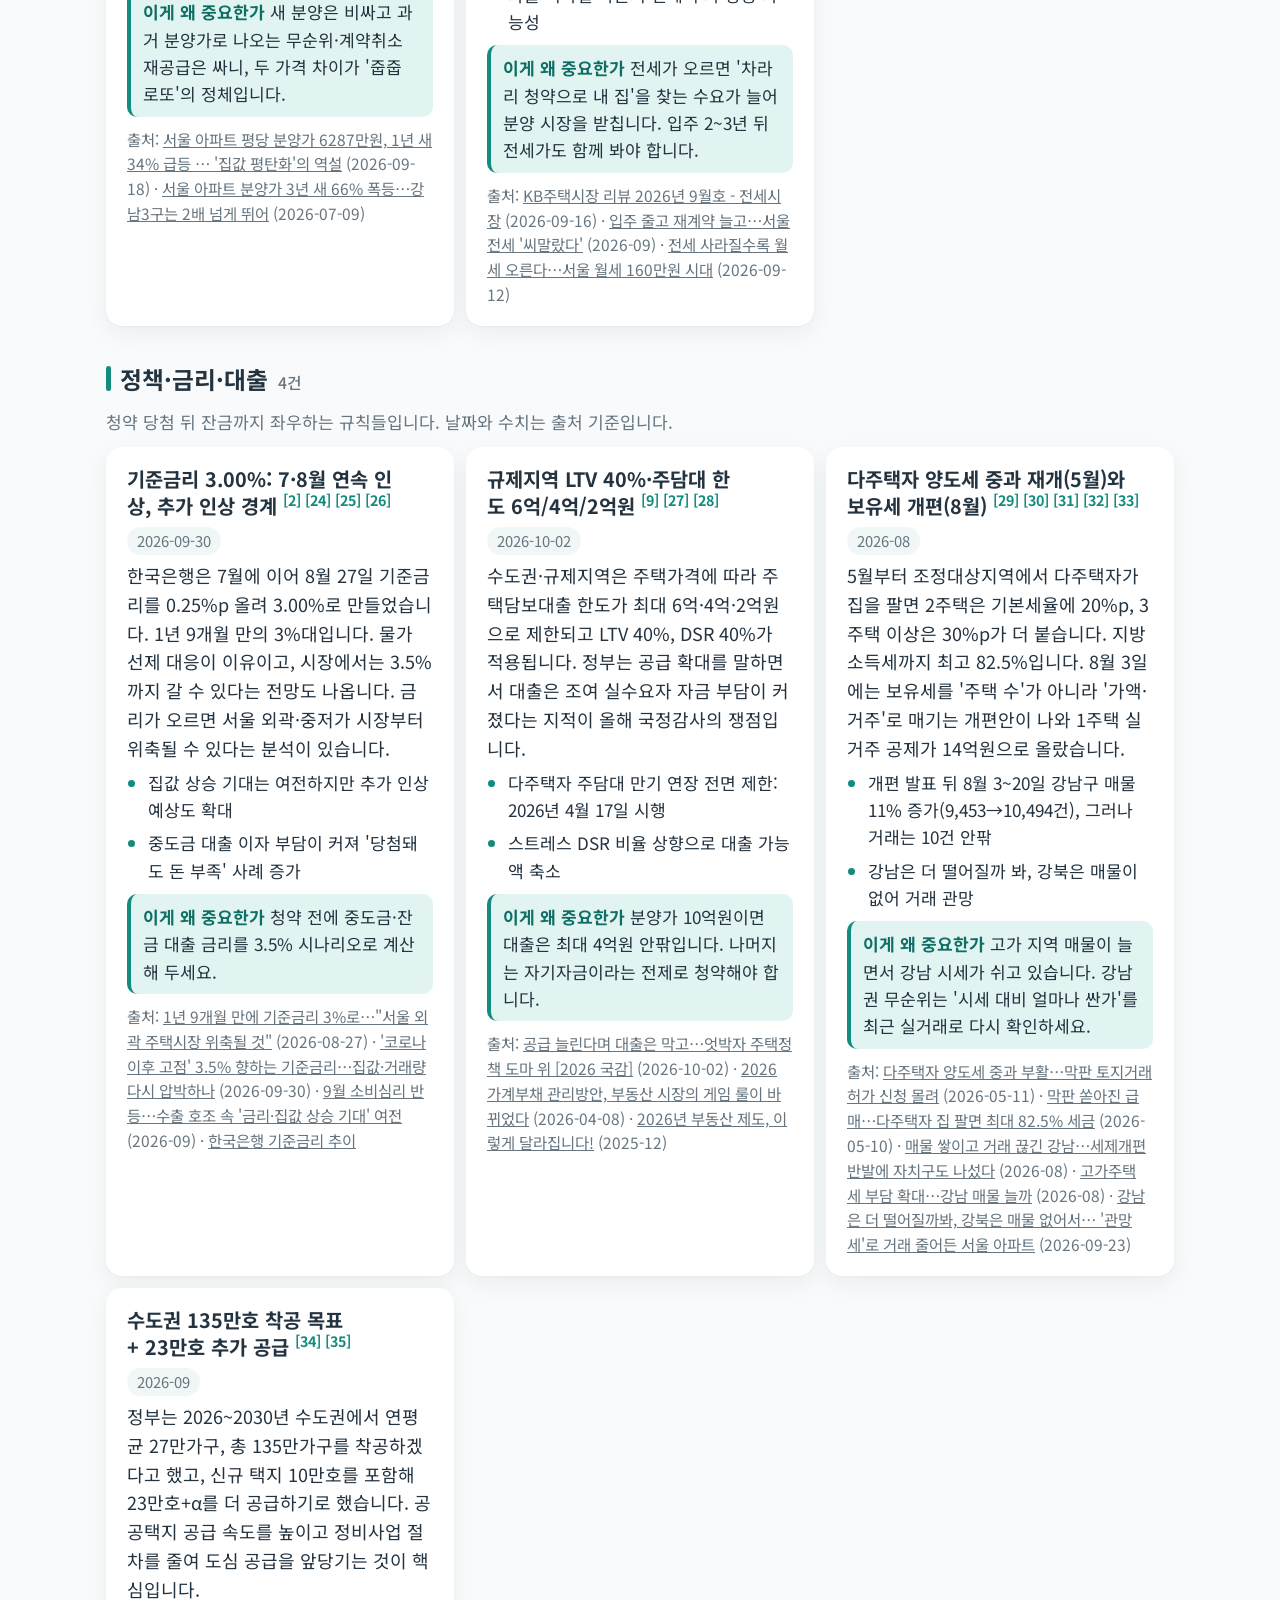
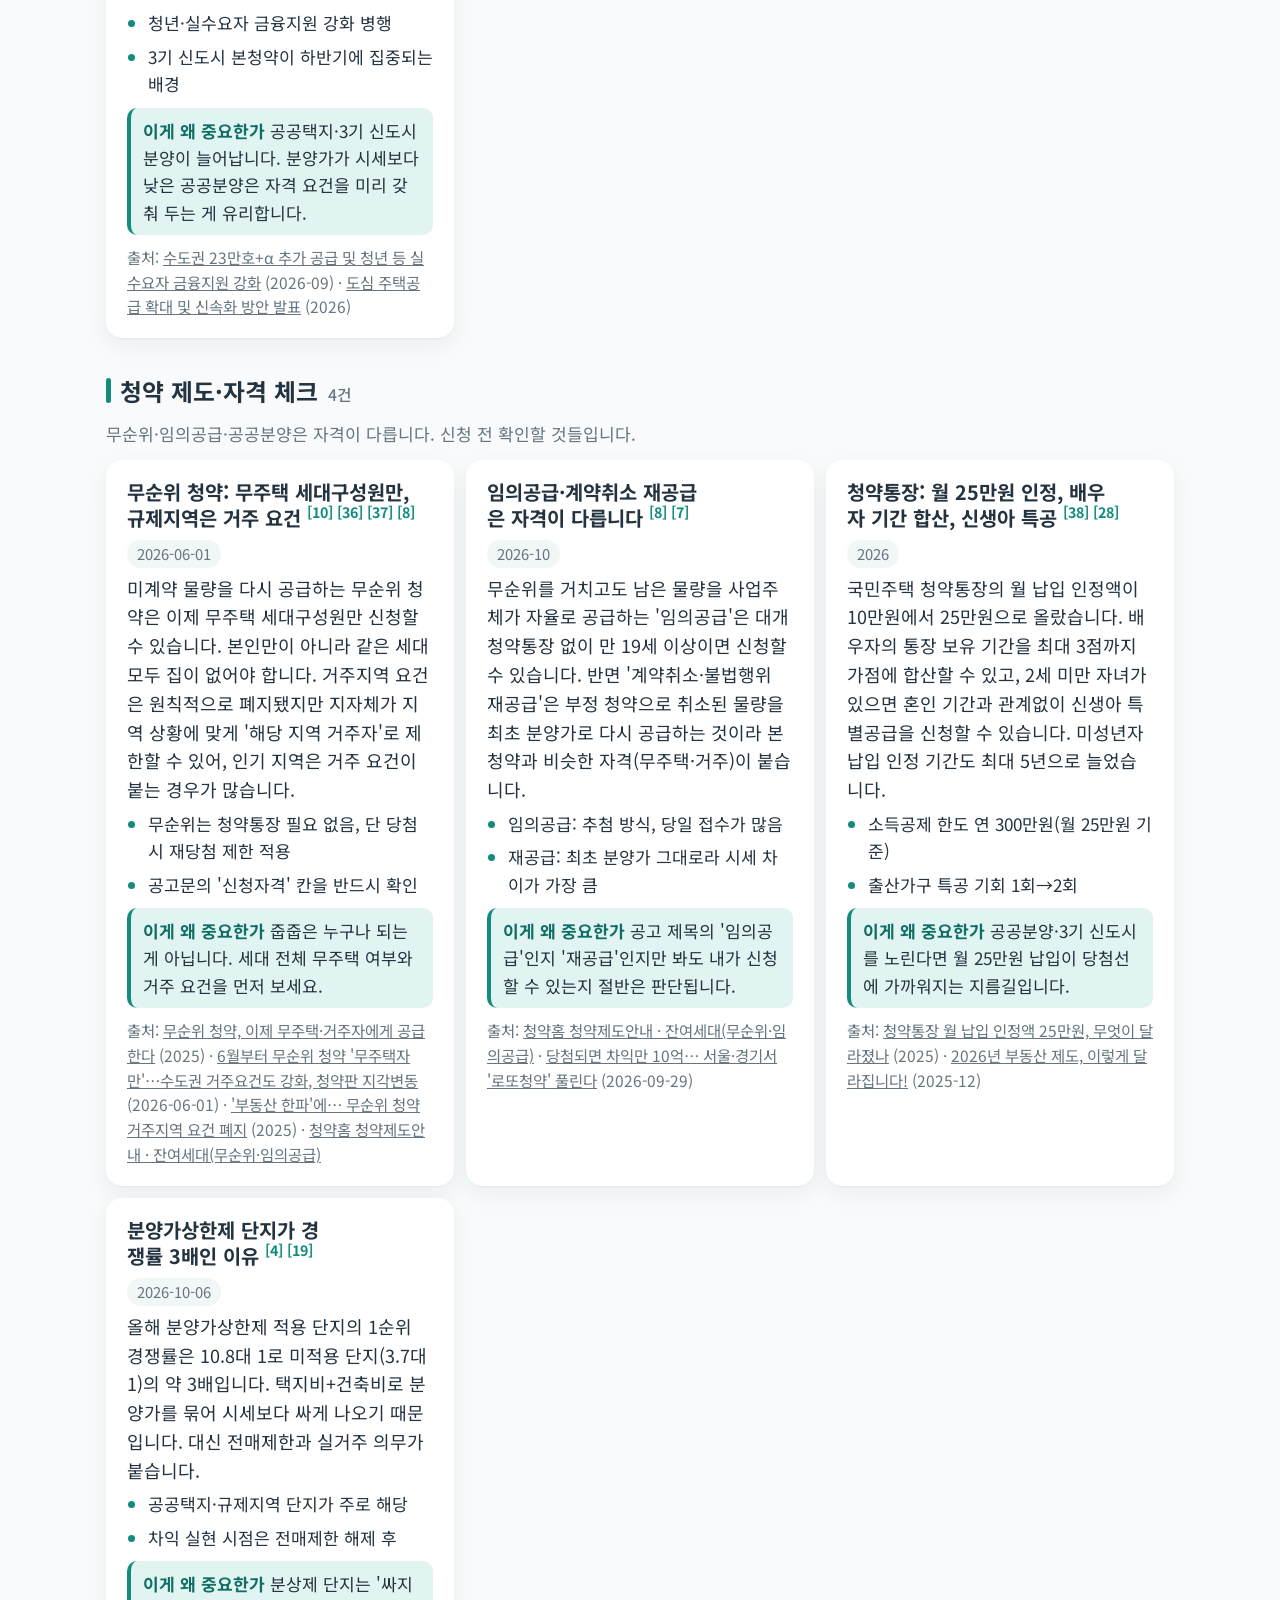
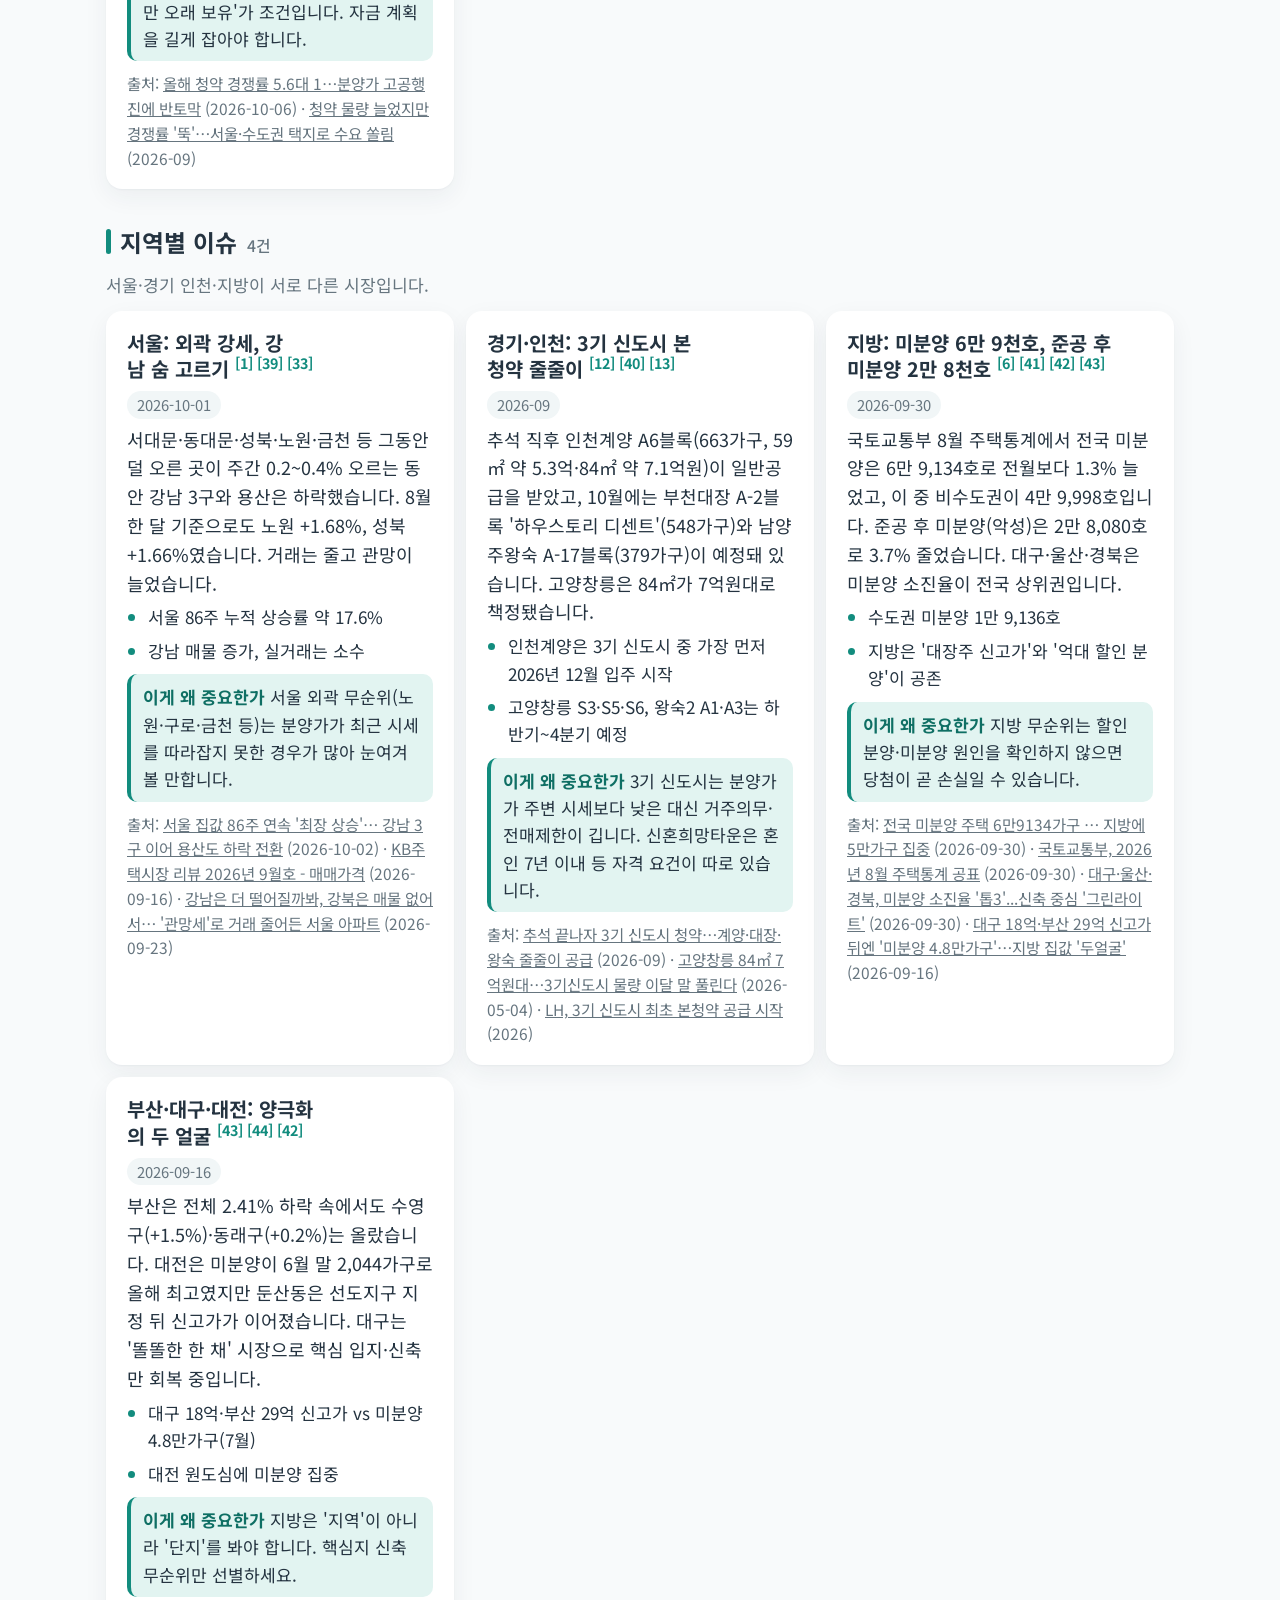
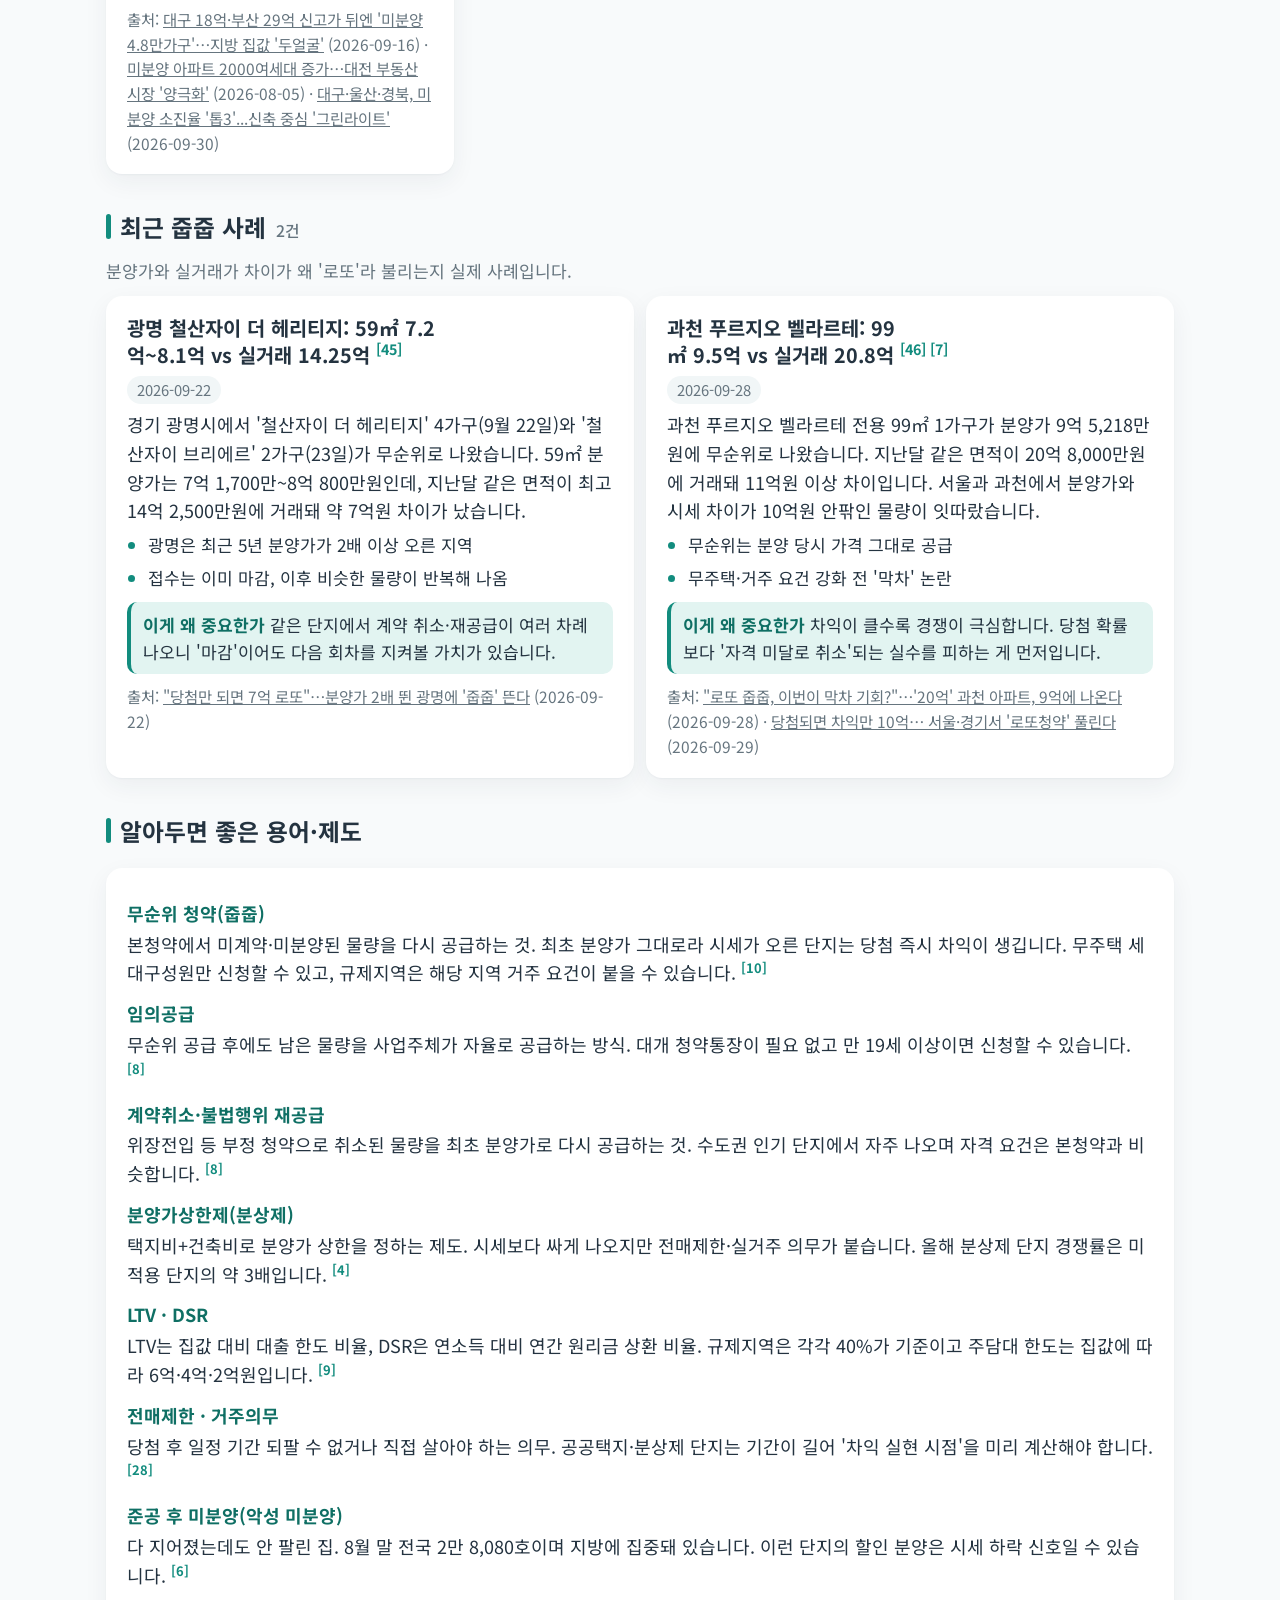
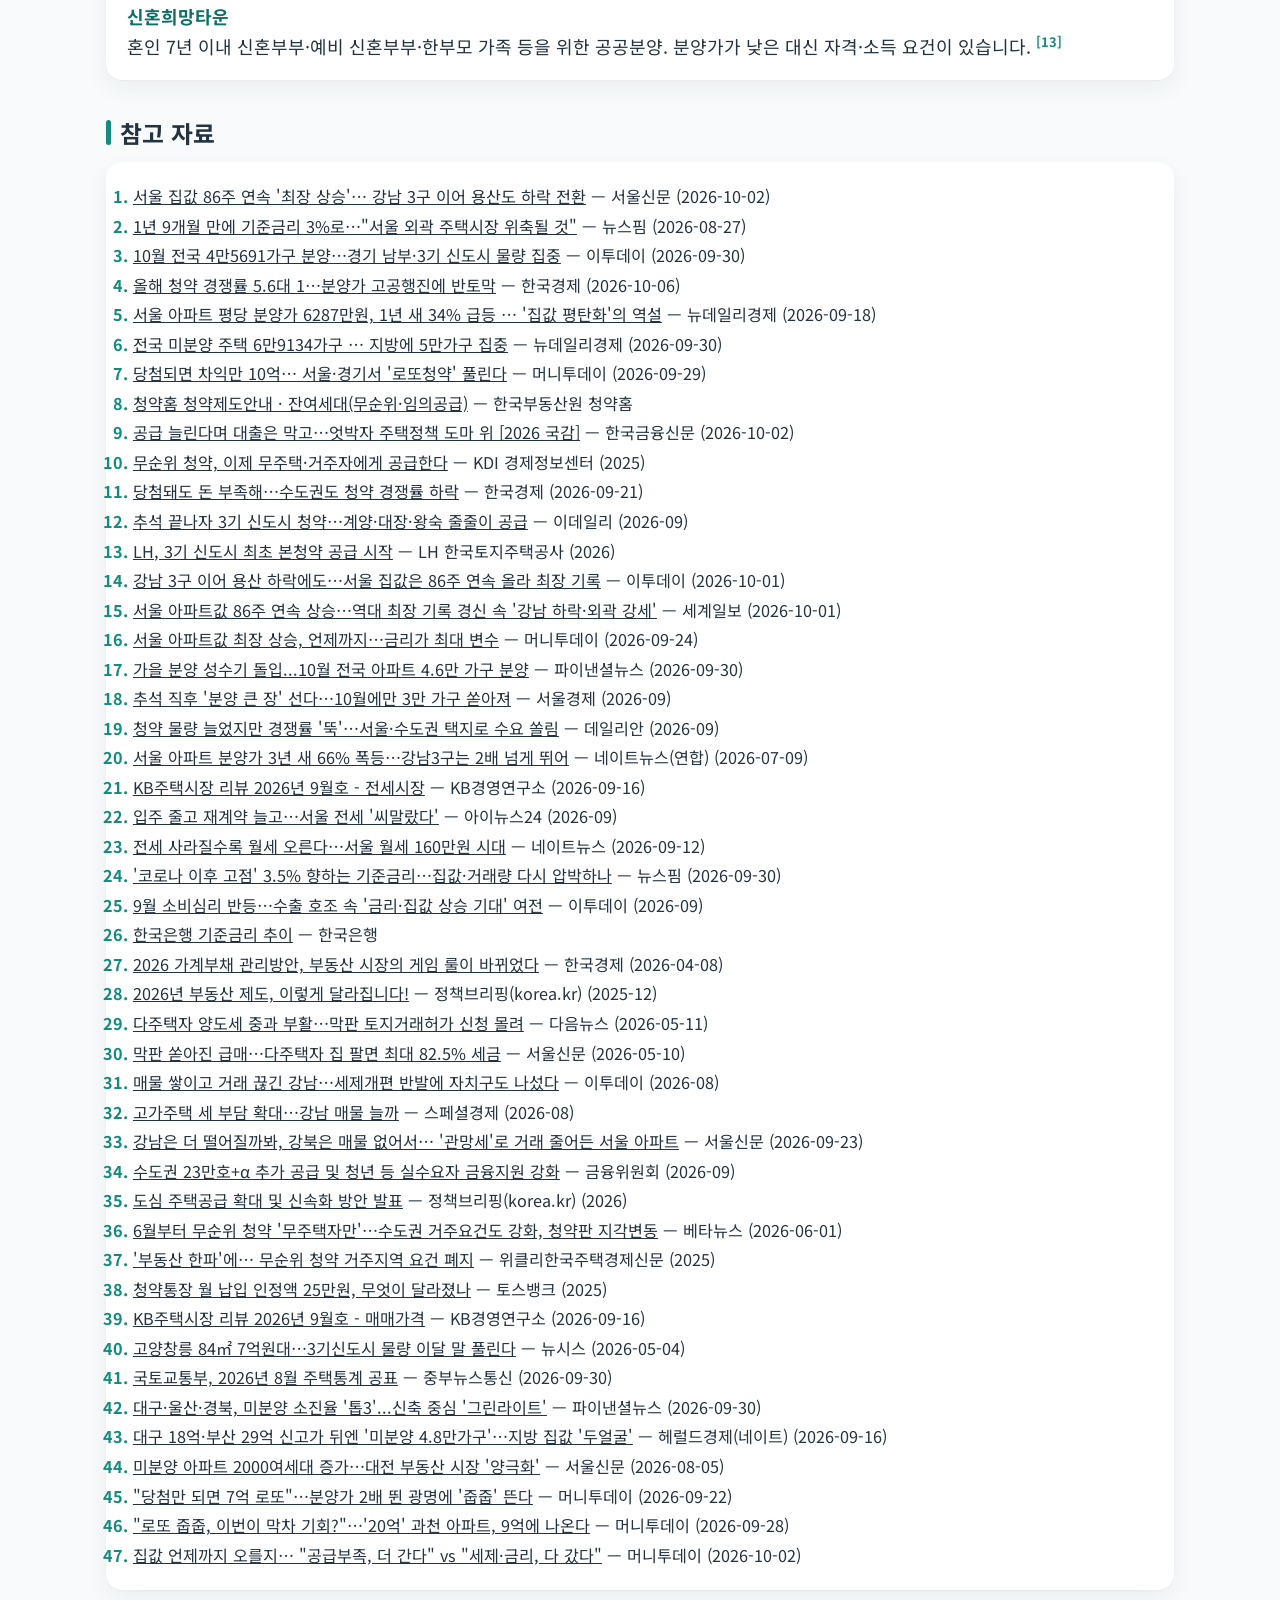
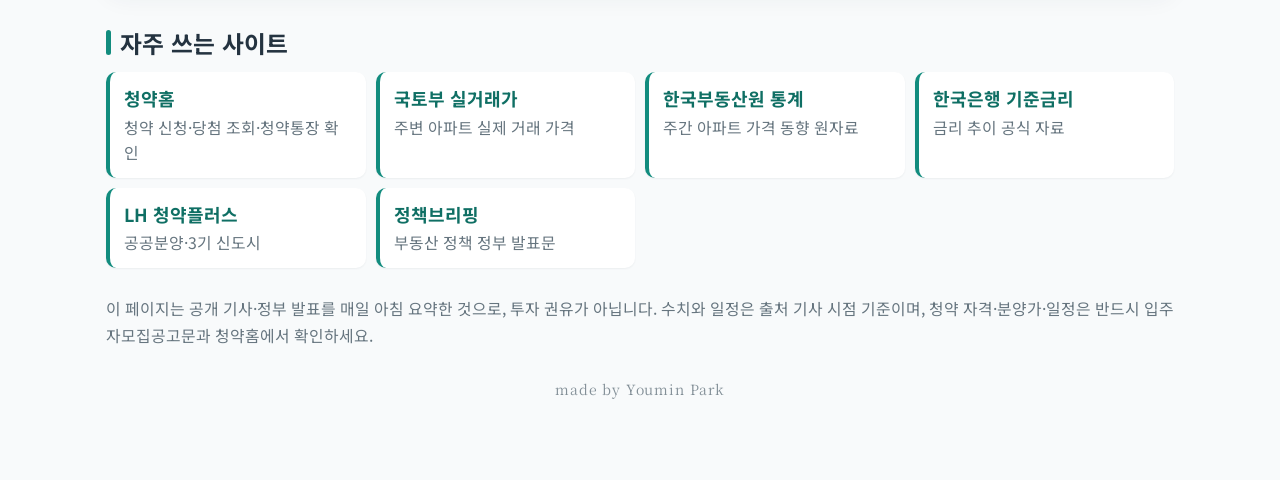
==== commit d8c676eb: "공고마다 네이버지도·카카오맵·호갱노노 위치 연동 버튼 Co-Authored-By: Claude Fable 5.1 <noreply@anthropic.com>" ====
--- a/trends.html
+++ b/trends.html
@@ -95,6 +95,13 @@
   if (it.status === "upcoming") { const d = daysUntil(it.apply_start); return `<span class="pill upcoming">${d === 0 ? "오늘 접수" : d === 1 ? "내일 접수" : "D-" + d}</span>`; }
   return `<span class="pill closed">접수 마감</span>`;
 }
+function mapLinks(p) {
+  const it = p.pblancNo && LIVE[p.pblancNo]; if (!it) return "";
+  let a = (it.address || "").replace(/\s*(외\s*\d+\s*필지|일원|일대|번지\s*일원|\(.*?\))/g, "").replace(/번지$/, "").trim();
+  if (!a || a.length < 6) a = it.region + " " + it.name.replace(/\(.*?\)/g, "");
+  const mq = encodeURIComponent(a), aq = encodeURIComponent(it.name.replace(/\(.*?\)/g, "").trim());
+  return `<a class="btn ghost map" href="https://map.naver.com/p/search/${mq}" target="_blank" rel="noopener">네이버지도</a><a class="btn ghost map" href="https://map.kakao.com/link/search/${mq}" target="_blank" rel="noopener">카카오맵</a><a class="btn ghost map" href="https://hogangnono.com/search?keyword=${aq}" target="_blank" rel="noopener">호갱노노</a>`;
+}
 function isClosedPick(p) { const it = p.pblancNo && LIVE[p.pblancNo]; return !!(it && it.status === "closed"); }
 function pickCard(p) {
   const rows = [
@@ -112,6 +119,7 @@
     <div class="actions">
       ${p.link ? `<a class="btn primary" href="${esc(p.link)}" target="_blank" rel="noopener">${esc(p.link_label || "청약홈 공고 보기")}</a>` : ""}
       <a class="btn" href="https://rt.molit.go.kr" target="_blank" rel="noopener">실거래가 조회</a>
+      ${mapLinks(p)}
       ${srcs[0] ? `<a class="btn" href="${esc(srcs[0].url)}" target="_blank" rel="noopener">관련 기사</a>` : ""}
     </div>
     ${srcLine(srcs)}
--- a/assets/style.css
+++ b/assets/style.css
@@ -272,3 +272,5 @@
 }
 
 .credit { text-align: center; color: var(--muted); font-size: .78rem; letter-spacing: .06em; margin: 28px 0 0; opacity: .8; font-family: "Noto Serif KR", serif; }
+.btn.ghost.map { background: var(--accent-soft); color: var(--accent-deep); }
+.btn.ghost.map:hover { background: #d3ece7; }
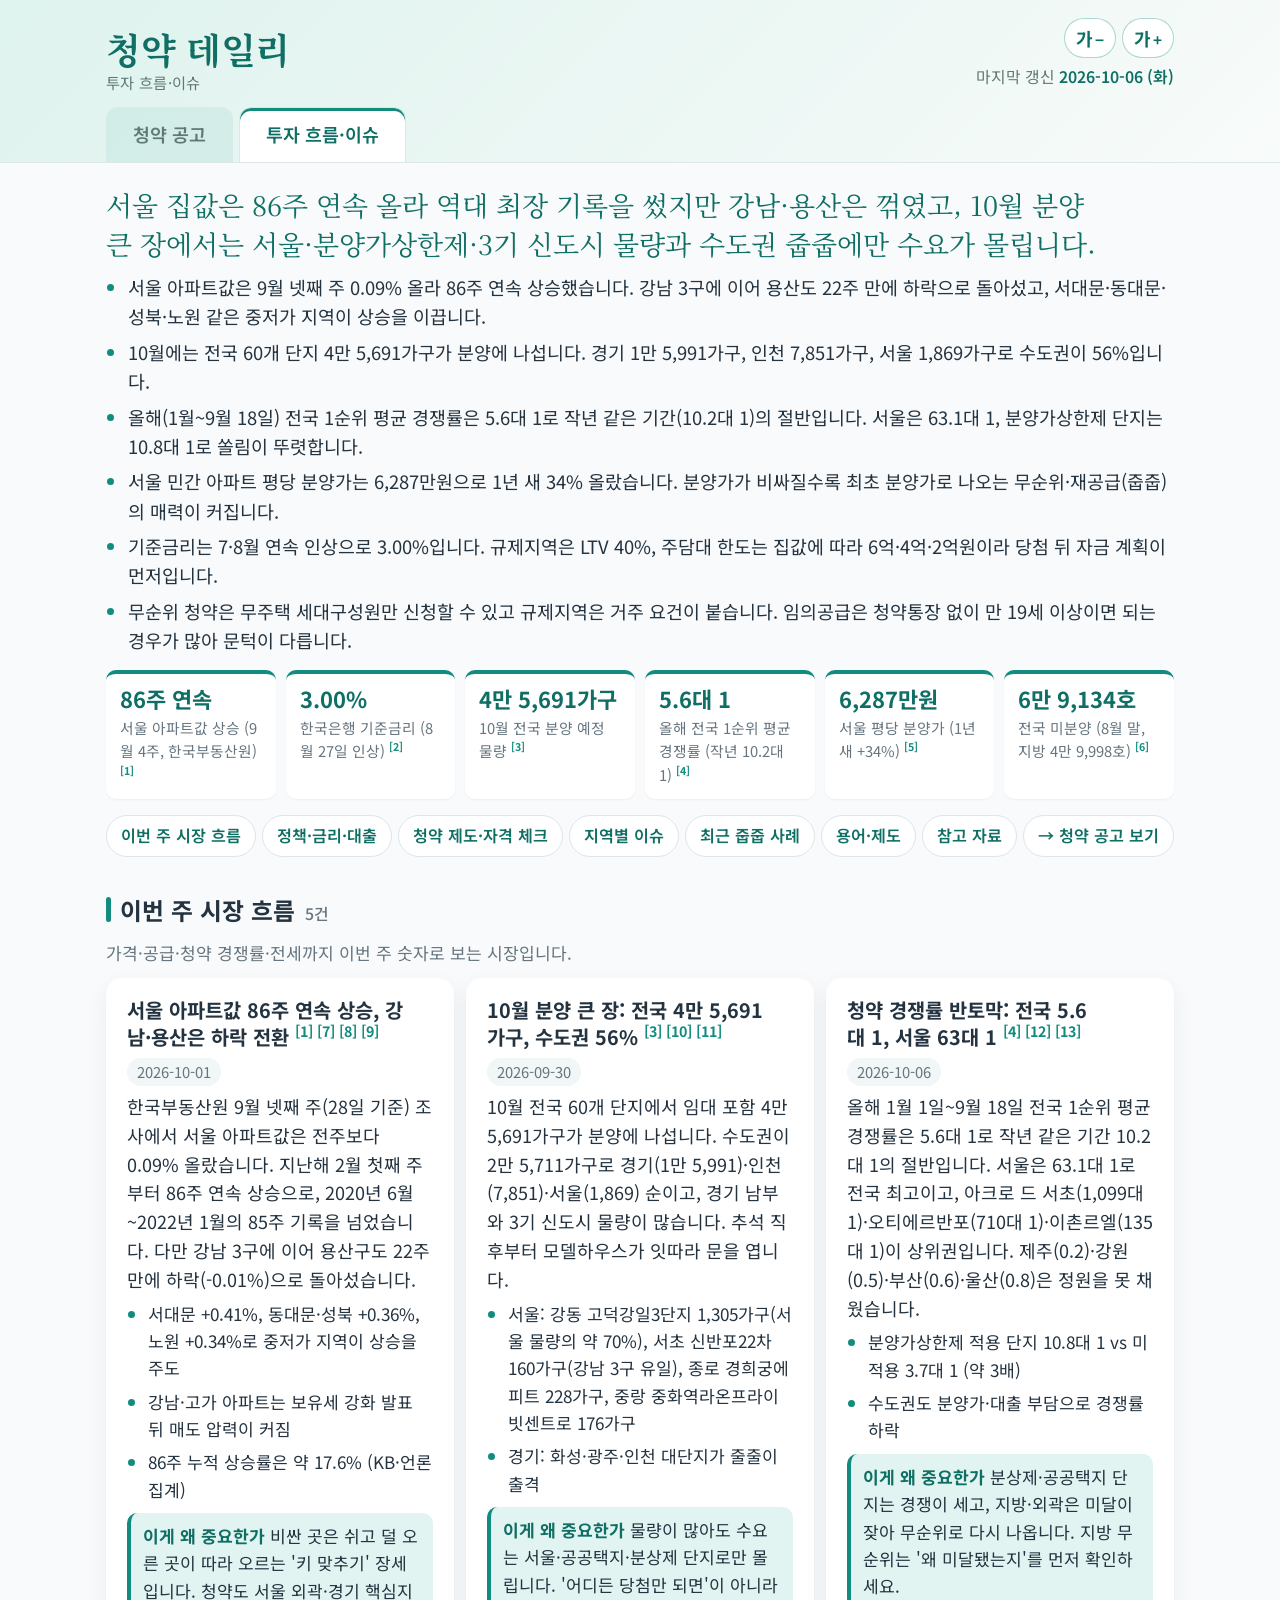
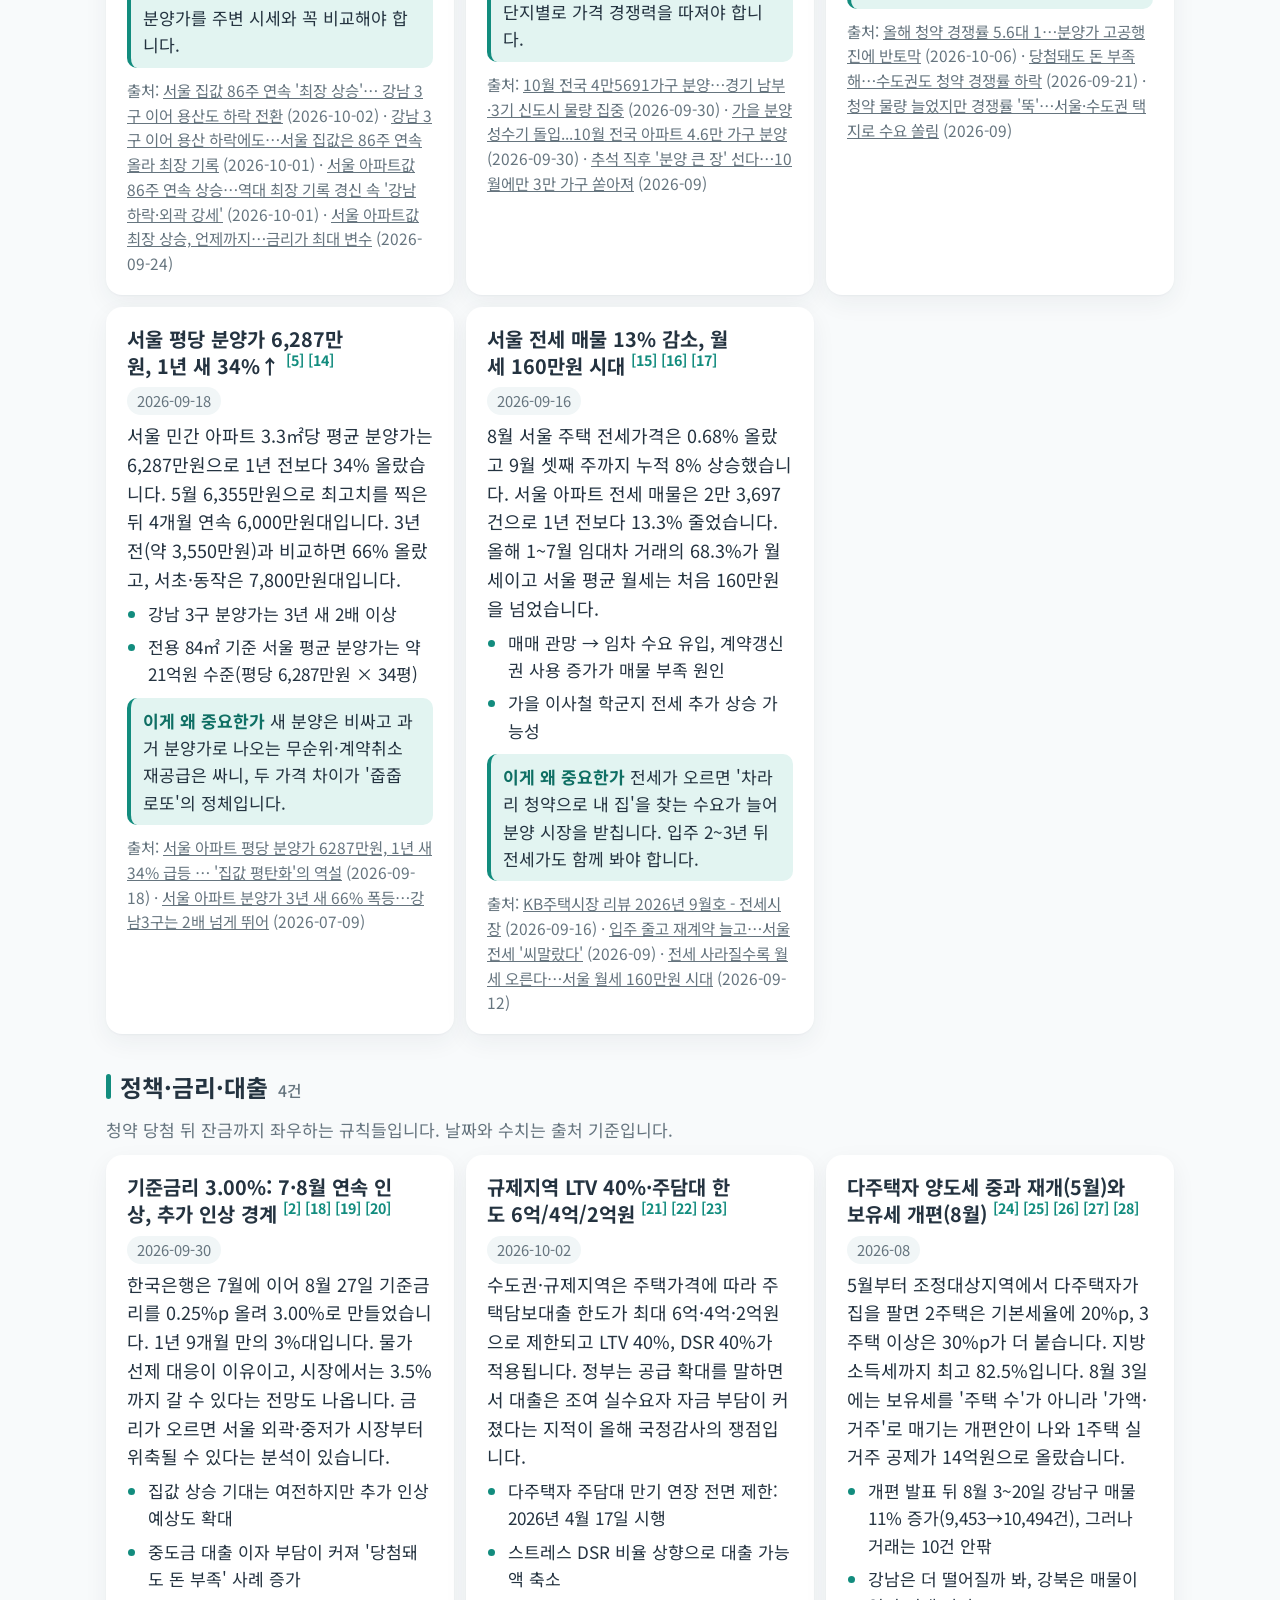
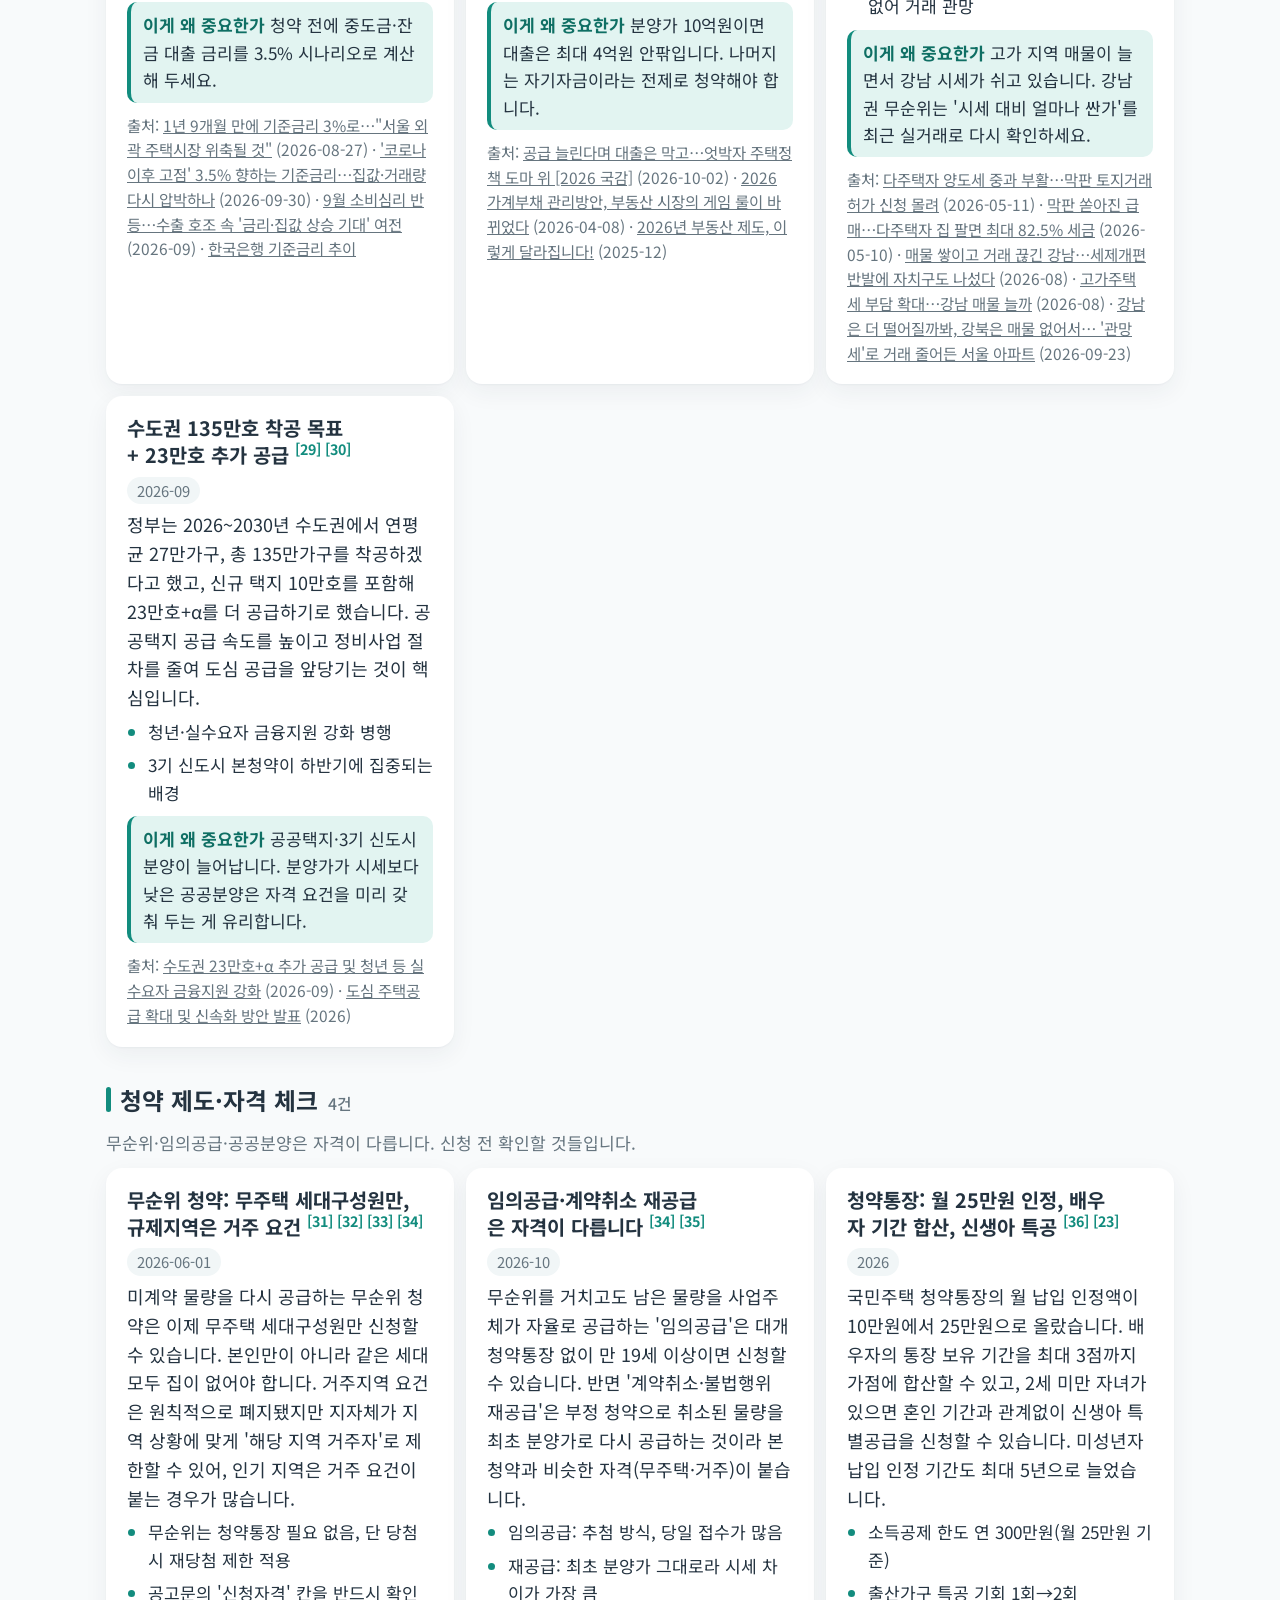
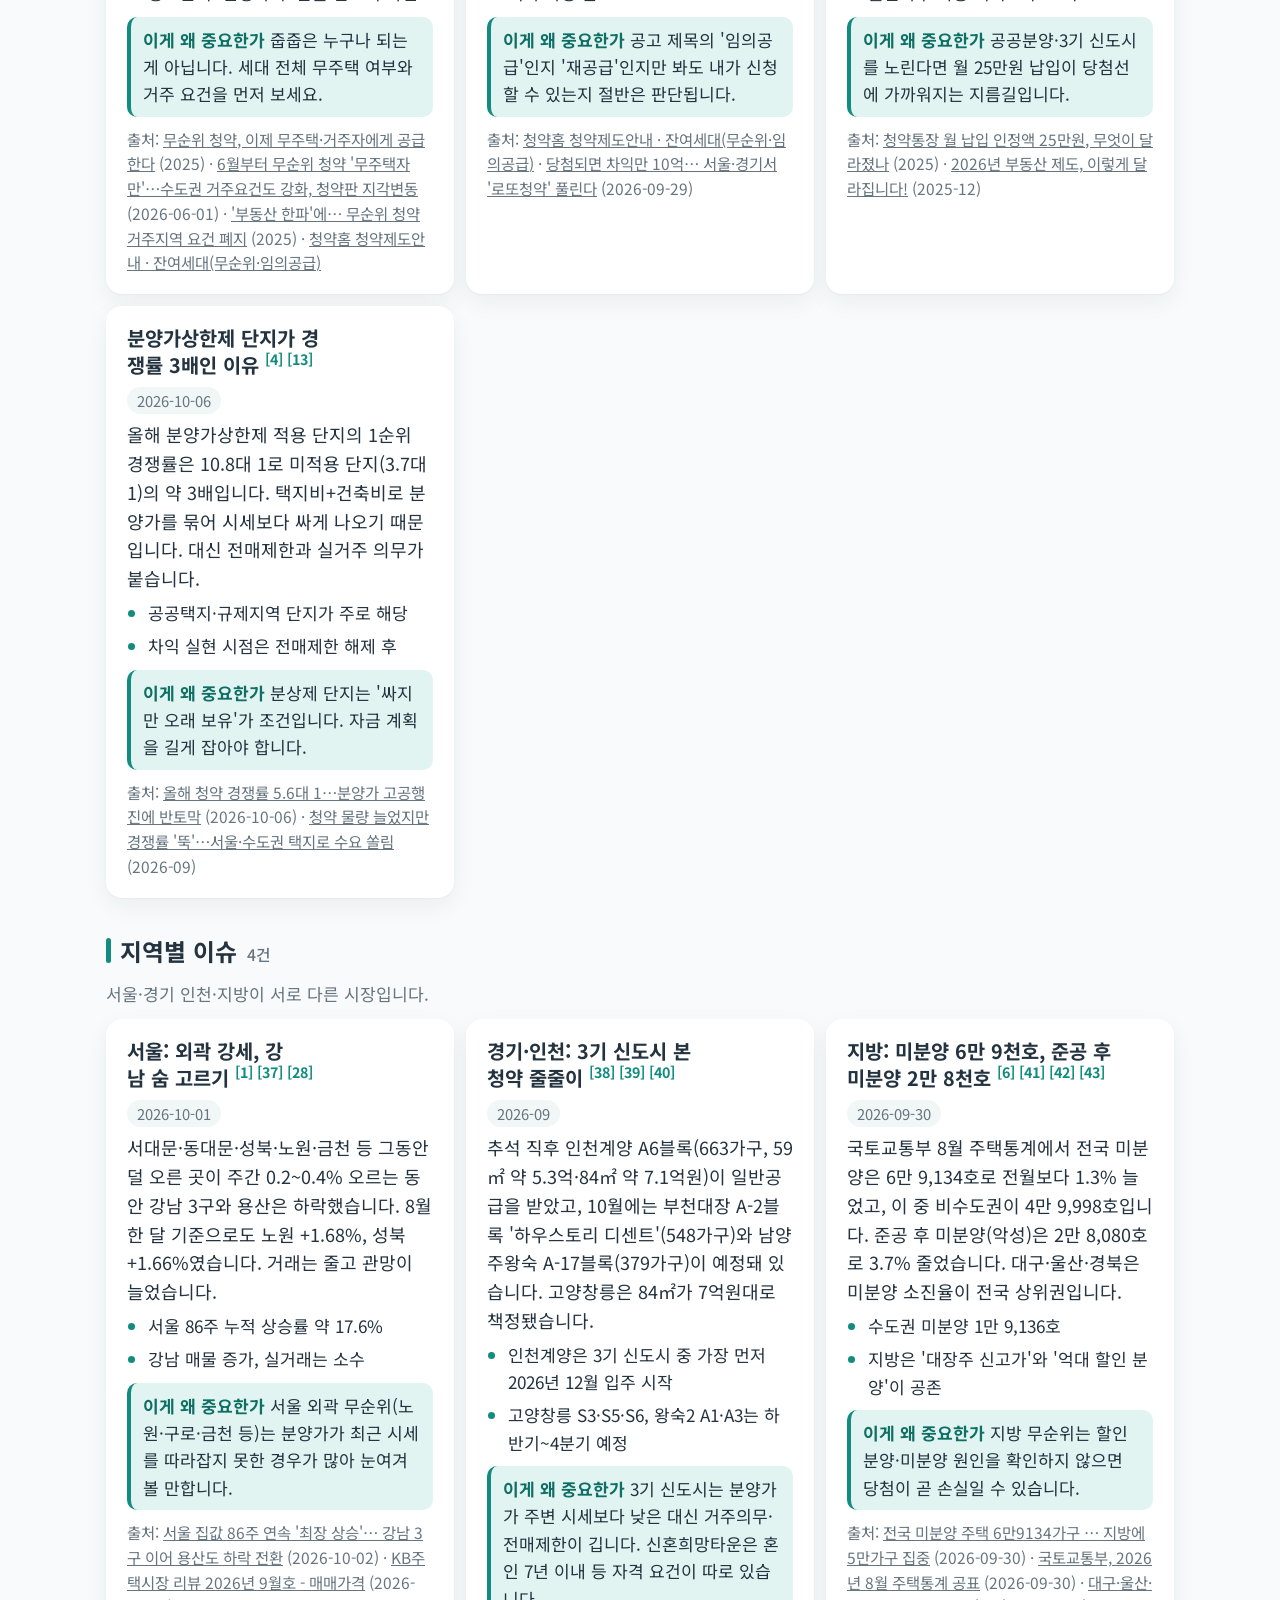
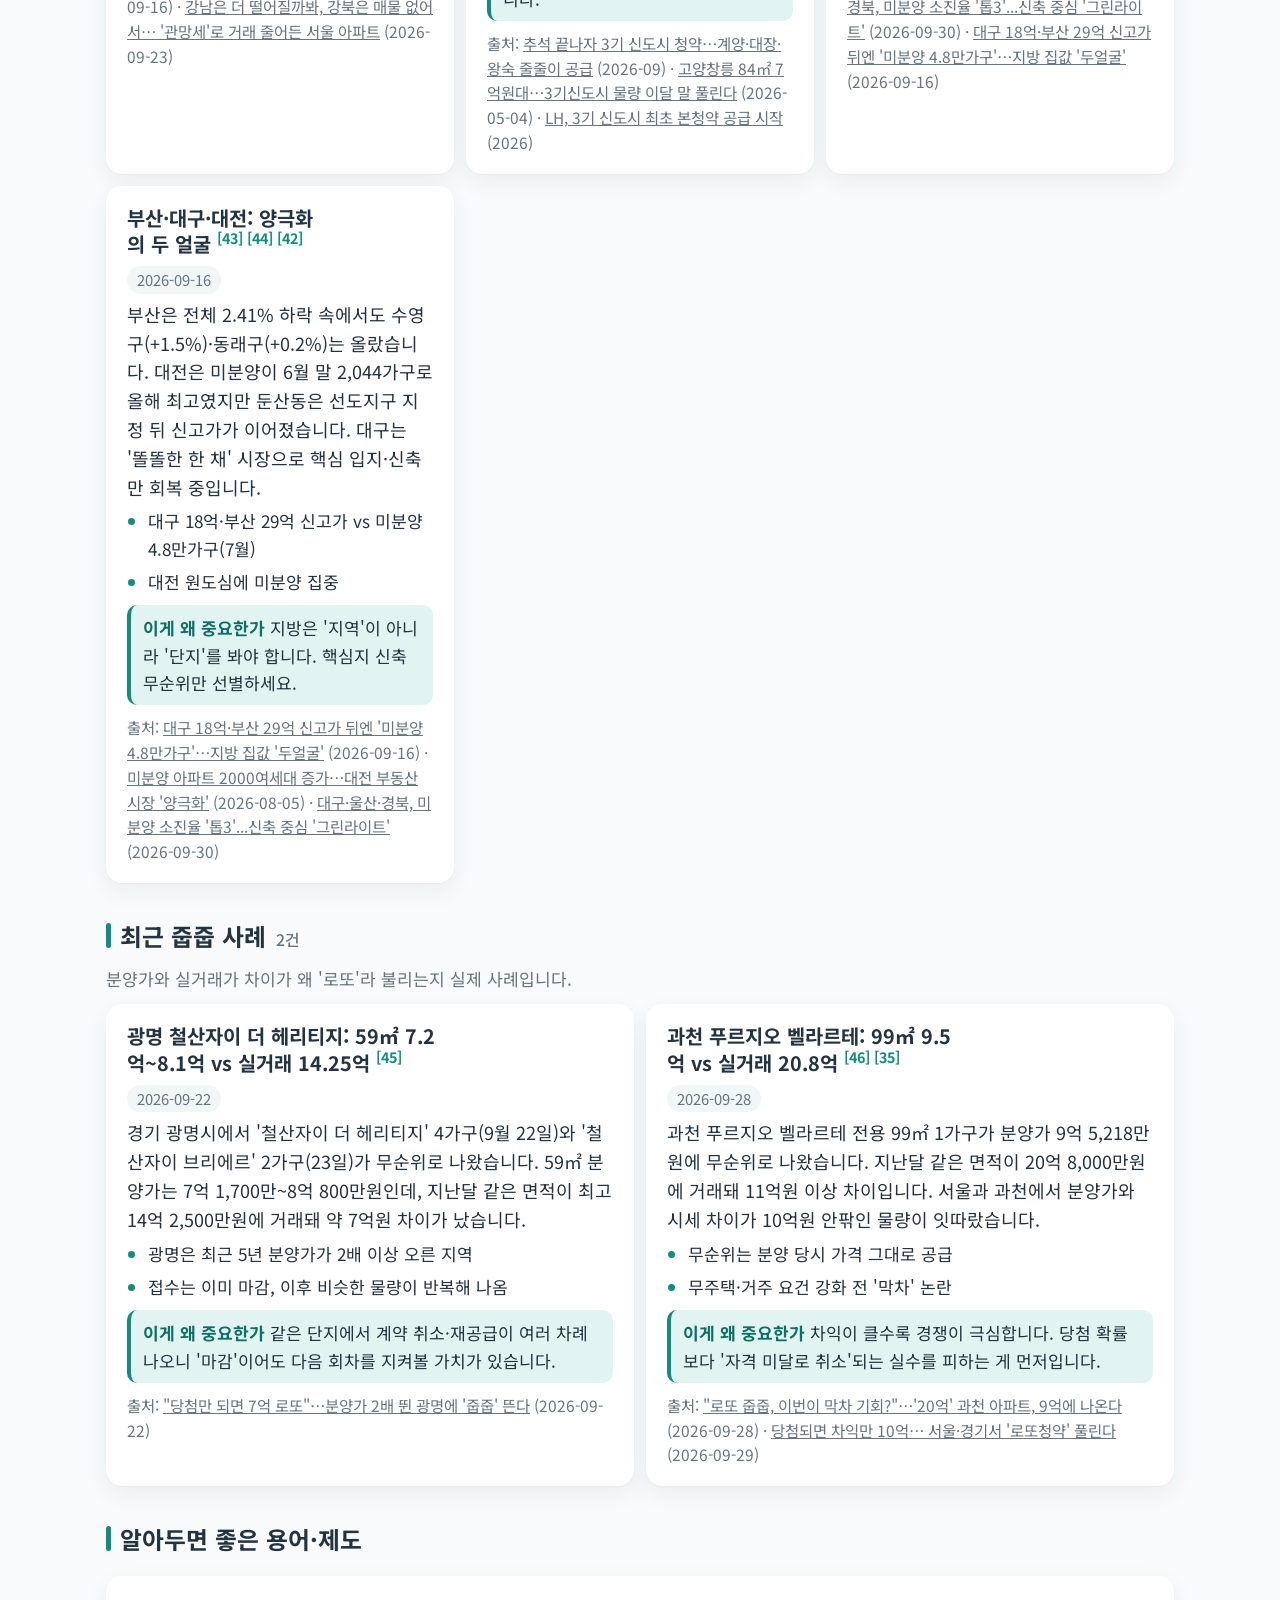
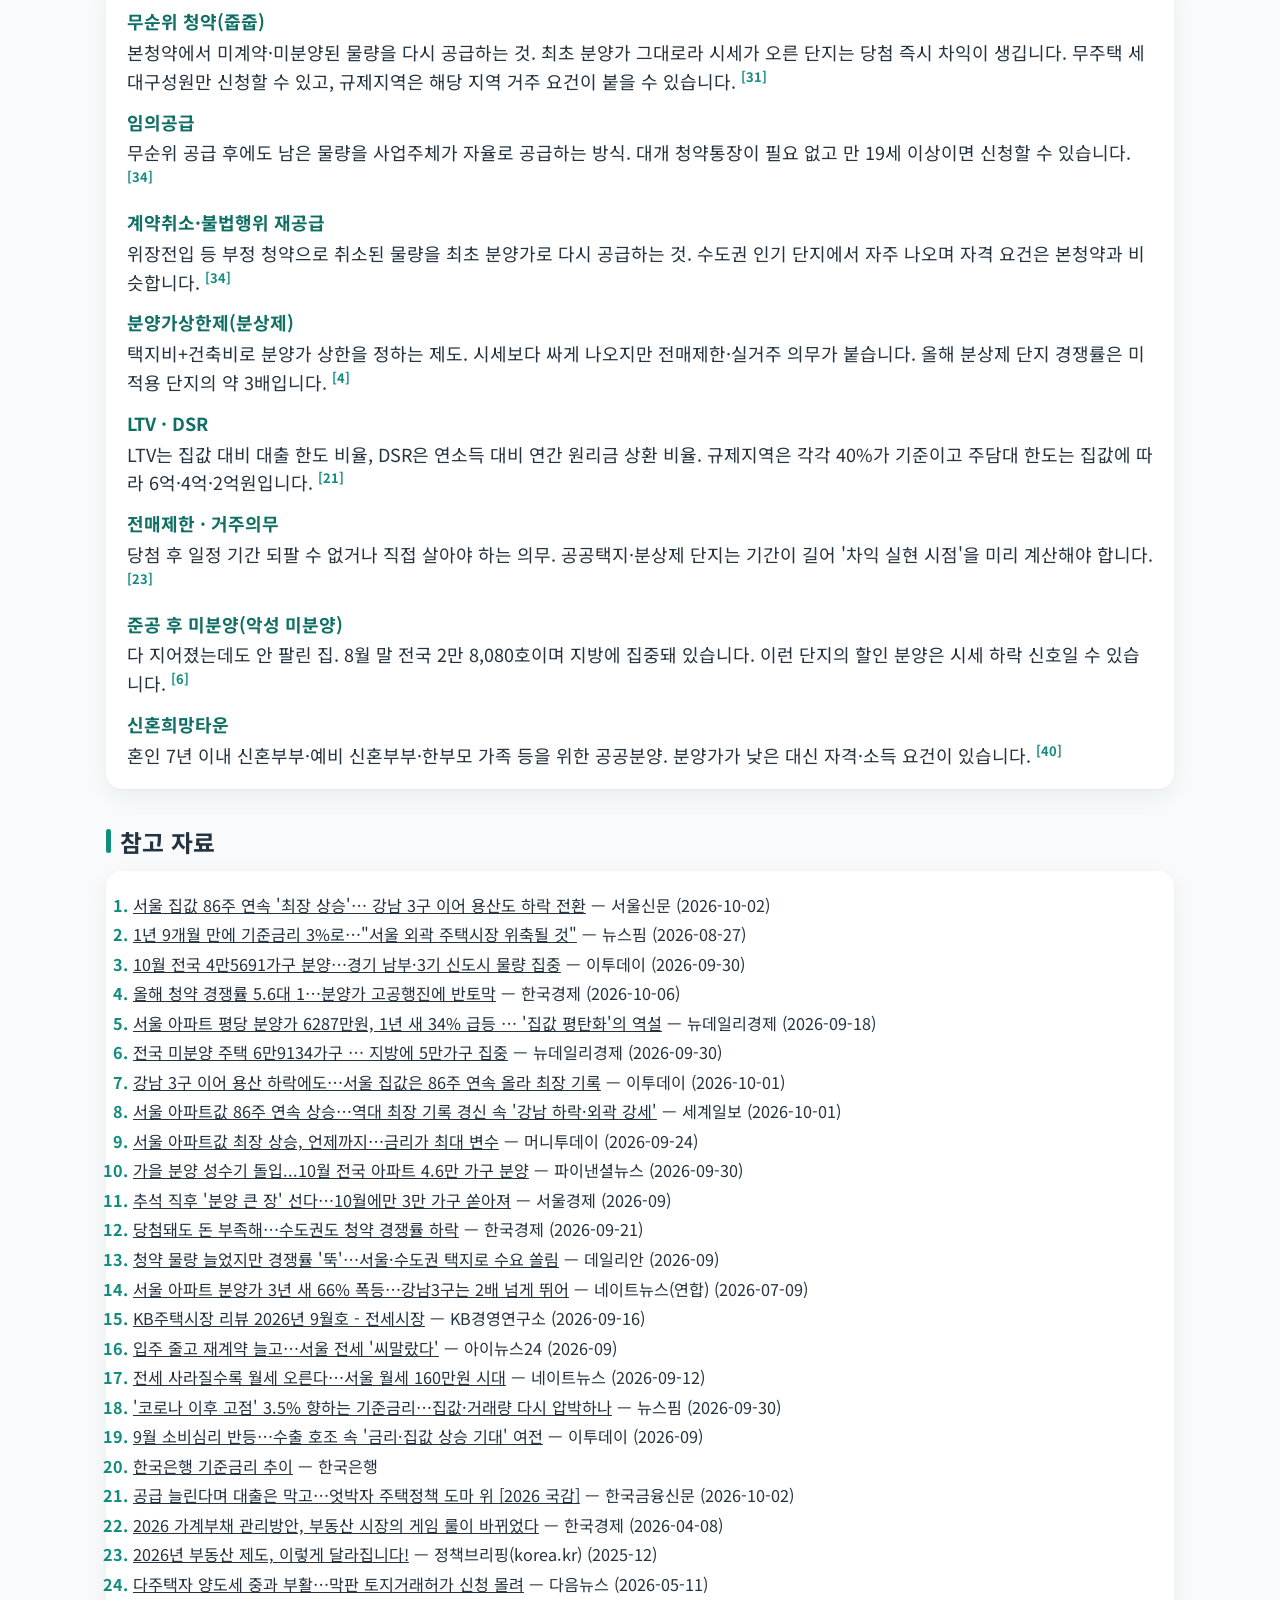
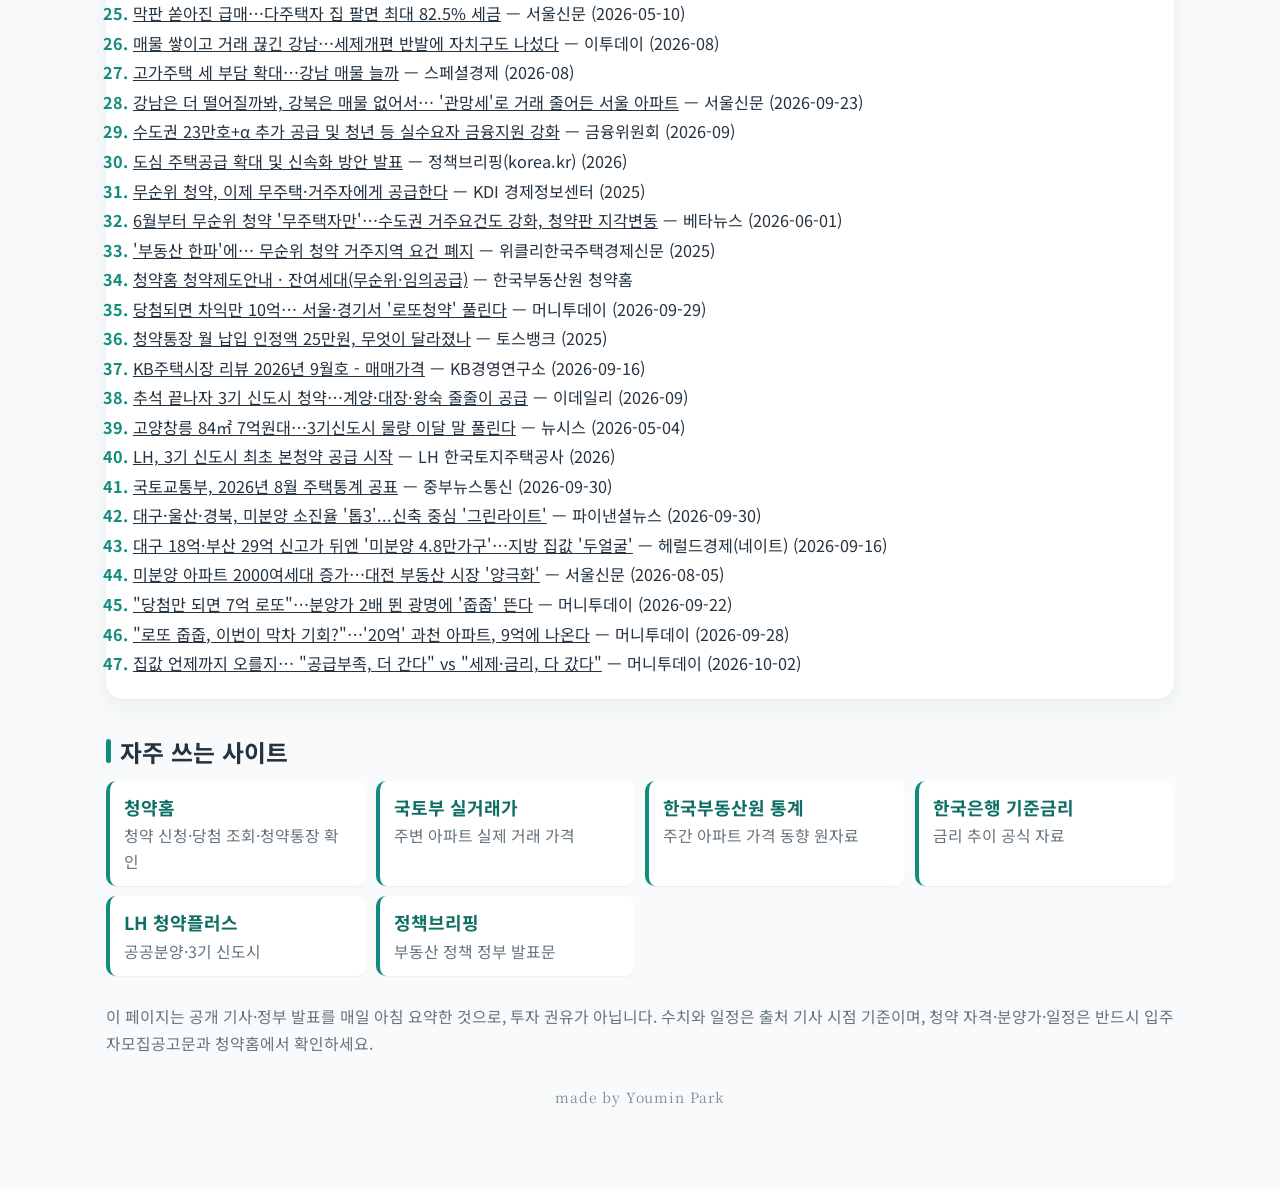
==== commit 80f98a29: "호갱노노 단지 ID 직접 연결(수집기에서 ID·좌표 조회), 카카오맵 좌표 마커, 투자 흐름 탭에서 추천 공고 제거 Co-Authored-By: Claude Fable 5.1 <n" ====
--- a/trends.html
+++ b/trends.html
@@ -36,12 +36,6 @@
   <ul class="summary" id="summary"></ul>
   <div class="kpi" id="kpi"></div>
   <nav class="toc" id="toc" aria-label="목차"></nav>
-
-  <h2 id="sec-picks">놓치면 아까운 공고 <span class="count" id="picks-count"></span></h2>
-  <p class="lead">분양가가 주변 시세보다 낮거나, 입지·공급 방식 때문에 관심이 큰 공고입니다. 실거래가는 국토교통부 조회로 직접 비교해 보세요.</p>
-  <div id="picks" class="cards"></div>
-  <button class="btn toggle-closed" id="picks-closed-btn" type="button" hidden></button>
-  <div id="picks-closed" class="cards" hidden></div>
 
   <div id="sections"></div>
 
@@ -88,43 +82,6 @@
 }
 function sourcesOf(i) { return i.sources && i.sources.length ? i.sources : (i.source ? [i.source] : []); }
 
-let LIVE = {};
-function liveStatus(p) {
-  const it = p.pblancNo && LIVE[p.pblancNo]; if (!it) return "";
-  if (it.status === "open") { const l = daysUntil(it.apply_end); return `<span class="pill open">접수 중${l === 0 ? " · 오늘 마감" : l > 0 ? " · " + l + "일 남음" : ""}</span>`; }
-  if (it.status === "upcoming") { const d = daysUntil(it.apply_start); return `<span class="pill upcoming">${d === 0 ? "오늘 접수" : d === 1 ? "내일 접수" : "D-" + d}</span>`; }
-  return `<span class="pill closed">접수 마감</span>`;
-}
-function mapLinks(p) {
-  const it = p.pblancNo && LIVE[p.pblancNo]; if (!it) return "";
-  let a = (it.address || "").replace(/\s*(외\s*\d+\s*필지|일원|일대|번지\s*일원|\(.*?\))/g, "").replace(/번지$/, "").trim();
-  if (!a || a.length < 6) a = it.region + " " + it.name.replace(/\(.*?\)/g, "");
-  const mq = encodeURIComponent(a), aq = encodeURIComponent(it.name.replace(/\(.*?\)/g, "").trim());
-  return `<a class="btn ghost map" href="https://map.naver.com/p/search/${mq}" target="_blank" rel="noopener">네이버지도</a><a class="btn ghost map" href="https://map.kakao.com/link/search/${mq}" target="_blank" rel="noopener">카카오맵</a><a class="btn ghost map" href="https://hogangnono.com/search?keyword=${aq}" target="_blank" rel="noopener">호갱노노</a>`;
-}
-function isClosedPick(p) { const it = p.pblancNo && LIVE[p.pblancNo]; return !!(it && it.status === "closed"); }
-function pickCard(p) {
-  const rows = [
-    p.region ? `<span><span class="k">지역</span> <b>${esc(p.region)}</b></span>` : "",
-    p.kind ? `<span><span class="k">구분</span> <b>${esc(p.kind)}</b></span>` : "",
-    p.when ? `<span><span class="k">접수</span> <b>${esc(p.when)}</b></span>` : "",
-    p.price ? `<span><span class="k">분양가</span> <b>${esc(p.price)}</b></span>` : "",
-    p.market ? `<span><span class="k">주변 시세</span> <b>${esc(p.market)}</b></span>` : "",
-  ].filter(Boolean).join("");
-  const srcs = sourcesOf(p).concat(p.source_url && !sourcesOf(p).some(s => s.url === p.source_url) ? [{ title: "관련 기사", url: p.source_url }] : []);
-  return `<article class="card hot">
-    <div class="card-top"><div style="min-width:0"><h3>${esc(p.name)}</h3><div class="pick-row">${rows}</div></div><span class="pills">${liveStatus(p)}<span class="pill hot">주목</span></span></div>
-    <div class="why"><b>왜 주목?</b> ${esc(p.why)} ${refMarks(srcs)}</div>
-    ${p.caution ? `<p><b>주의</b> ${esc(p.caution)}</p>` : ""}
-    <div class="actions">
-      ${p.link ? `<a class="btn primary" href="${esc(p.link)}" target="_blank" rel="noopener">${esc(p.link_label || "청약홈 공고 보기")}</a>` : ""}
-      <a class="btn" href="https://rt.molit.go.kr" target="_blank" rel="noopener">실거래가 조회</a>
-      ${mapLinks(p)}
-      ${srcs[0] ? `<a class="btn" href="${esc(srcs[0].url)}" target="_blank" rel="noopener">관련 기사</a>` : ""}
-    </div>
-    ${srcLine(srcs)}
-  </article>`;
-}
 function itemCard(i) {
   const srcs = sourcesOf(i);
   const facts = (i.facts || []).length ? `<ul class="summary" style="font-size:.95rem;margin-top:6px">${i.facts.map(f => `<li>${esc(f)}</li>`).join("")}</ul>` : "";
@@ -138,24 +95,17 @@
 }
 (async () => {
   try {
-    const [t, L] = await Promise.all([loadJSON("data/trends.json"), loadJSON("data/listings.json").catch(() => null)]);
-    if (L && L.items) L.items.forEach(i => { LIVE[i.pblancNo] = i; });
+    const t = await loadJSON("data/trends.json");
     document.getElementById("updated").innerHTML = `마지막 갱신 <b>${esc(t.updated_at)}</b>`;
     document.getElementById("headline").textContent = t.headline || "";
     document.getElementById("summary").innerHTML = (t.summary || []).map(s => `<li>${esc(s)}</li>`).join("");
     document.getElementById("kpi").innerHTML = (t.kpis || []).map(k => `<div><div class="v">${esc(k.value)}</div><div class="k">${esc(k.label)}${k.source ? " " : ""}${refMarks(k.source ? [k.source] : [])}</div></div>`).join("");
-    const allPicks = t.picks || [];
-    const picks = allPicks.filter(p => !isClosedPick(p)), closedPicks = allPicks.filter(isClosedPick);
-    document.getElementById("picks-count").textContent = picks.length + "건" + (closedPicks.length ? ` (마감 ${closedPicks.length}건 별도)` : "");
-    document.getElementById("picks").innerHTML = picks.length ? picks.map(pickCard).join("") : `<div class="empty">오늘 접수 중·예정인 추천 공고가 없습니다. 새 공고가 올라오면 아침 갱신 때 다시 고릅니다.</div>`;
-    const pcb = document.getElementById("picks-closed-btn"), pcl = document.getElementById("picks-closed");
-    if (closedPicks.length) { pcb.hidden = false; pcb.textContent = `마감된 추천 공고 보기 (${closedPicks.length}건)`; pcl.innerHTML = closedPicks.map(pickCard).join(""); pcb.addEventListener("click", () => { pcl.hidden = !pcl.hidden; pcb.textContent = (pcl.hidden ? "마감된 추천 공고 보기" : "마감된 추천 공고 접기") + ` (${closedPicks.length}건)`; }); }
     const secs = t.sections || [];
     document.getElementById("sections").innerHTML = secs.map((s, n) => `<h2 id="sec-${n}">${esc(s.title)} <span class="count">${(s.items || []).length}건</span></h2>${s.lead ? `<p class="lead">${esc(s.lead)}</p>` : ""}<div class="grid-2">${(s.items || []).map(itemCard).join("")}</div>`).join("");
     document.getElementById("glossary").innerHTML = (t.glossary || []).map(g => `<dt>${esc(g.term)}</dt><dd>${esc(g.desc)}${g.source ? " " + refMarks([g.source]) : ""}</dd>`).join("");
     (t.sources || []).forEach(refNo);
     document.getElementById("refs").innerHTML = REFS.map((s, i) => `<li id="ref-${i + 1}"><a href="${esc(s.url)}" target="_blank" rel="noopener">${esc(s.title || s.url)}</a>${s.publisher ? ` — ${esc(s.publisher)}` : ""}${s.date ? ` (${esc(s.date)})` : ""}</li>`).join("");
-    document.getElementById("toc").innerHTML = [`<a href="#sec-picks">주목 공고</a>`].concat(secs.map((s, n) => `<a href="#sec-${n}">${esc(s.title)}</a>`), [`<a href="#sec-glossary">용어·제도</a>`, `<a href="#sec-refs">참고 자료</a>`]).join("");
+    document.getElementById("toc").innerHTML = secs.map((s, n) => `<a href="#sec-${n}">${esc(s.title)}</a>`).concat([`<a href="#sec-glossary">용어·제도</a>`, `<a href="#sec-refs">참고 자료</a>`, `<a href="index.html">→ 청약 공고 보기</a>`]).join("");
     let fontStep = store("cy-font") || 0;
     const applyFont = () => { document.documentElement.style.fontSize = (112.5 + fontStep * 12.5) + "%"; };
     applyFont();
